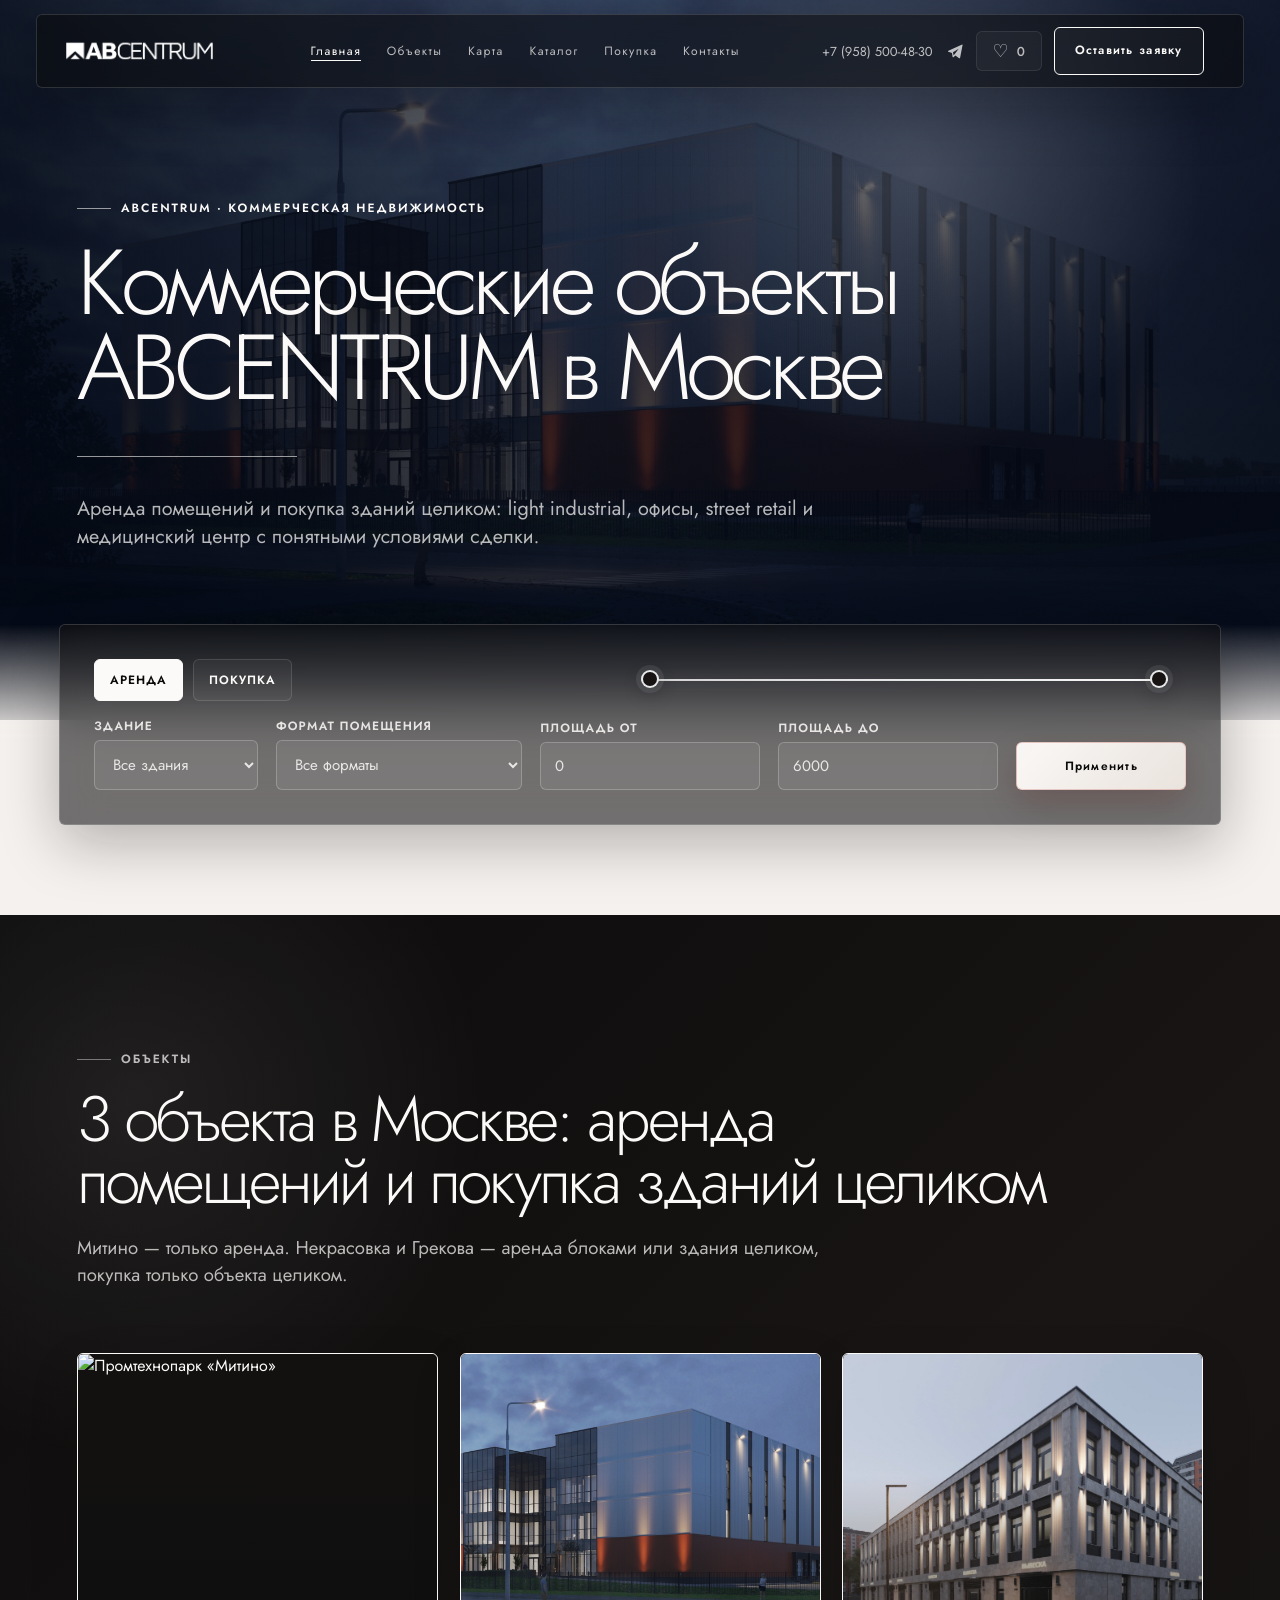
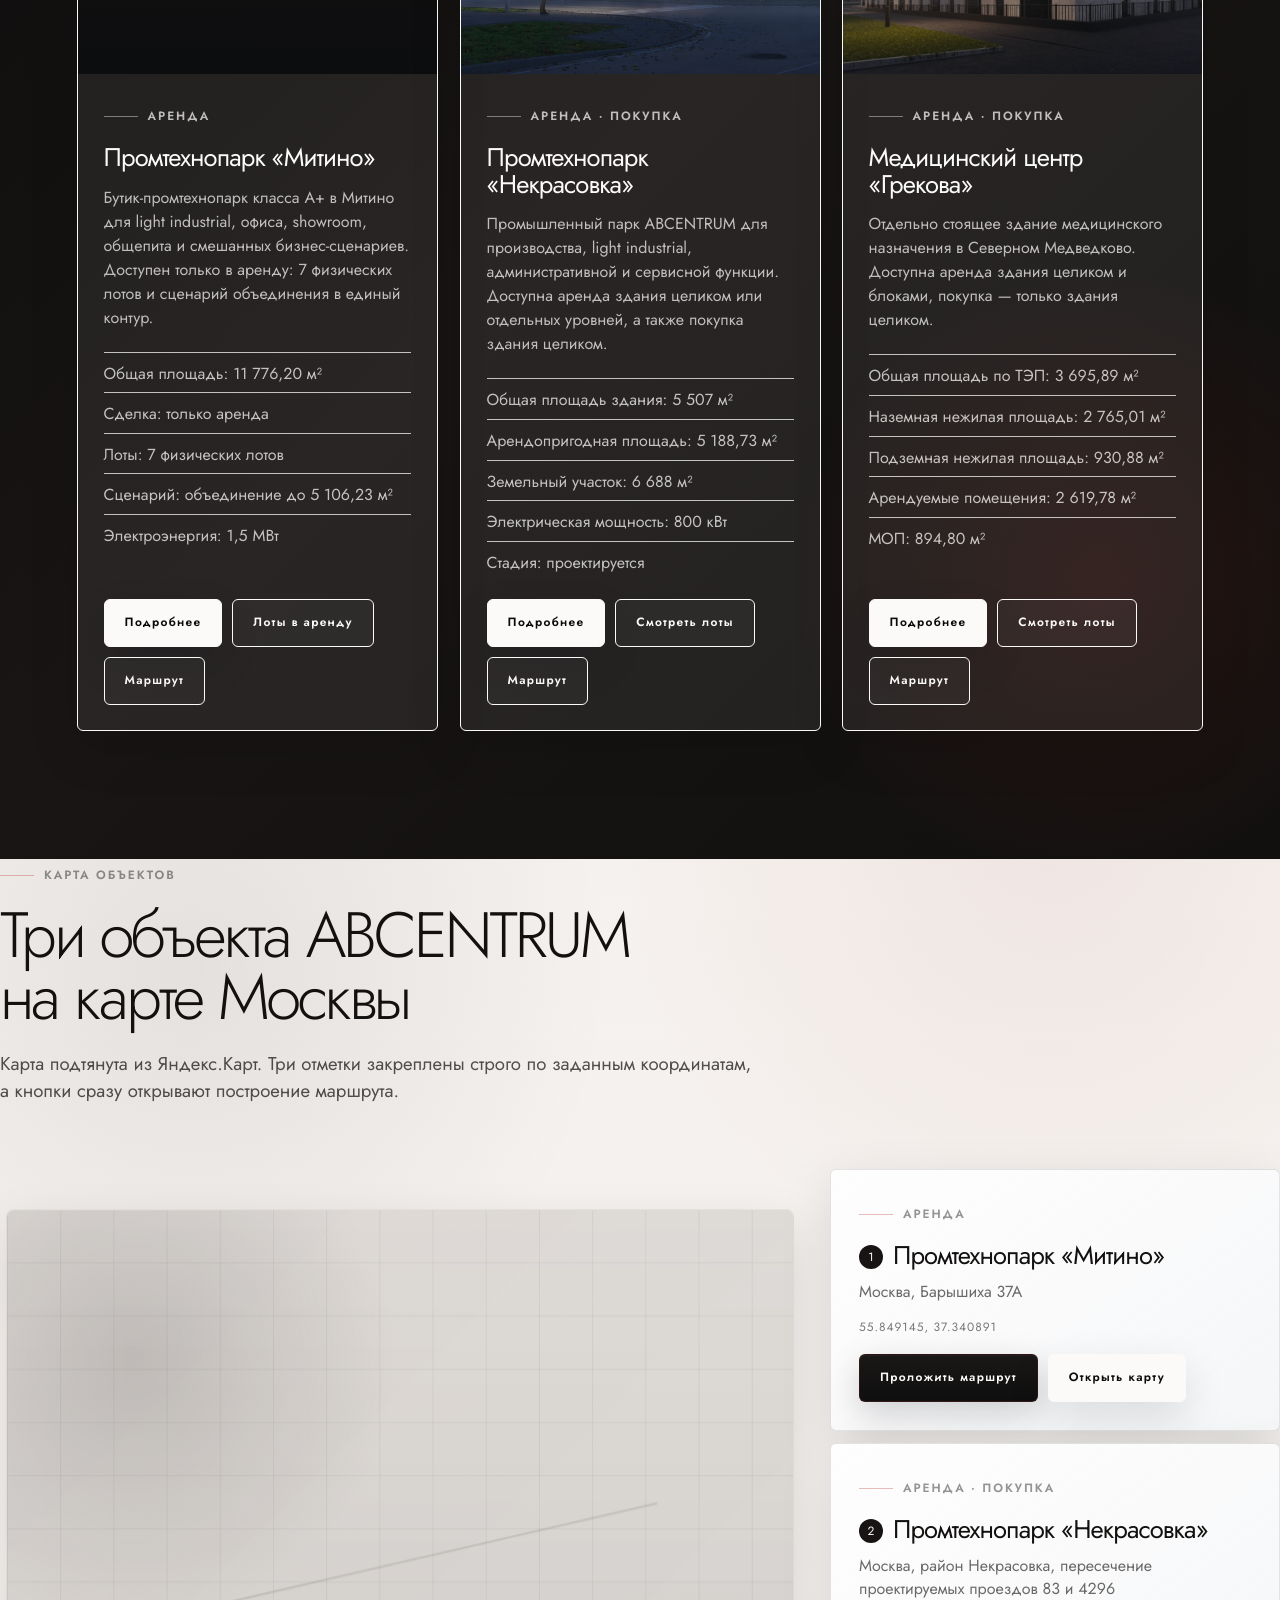
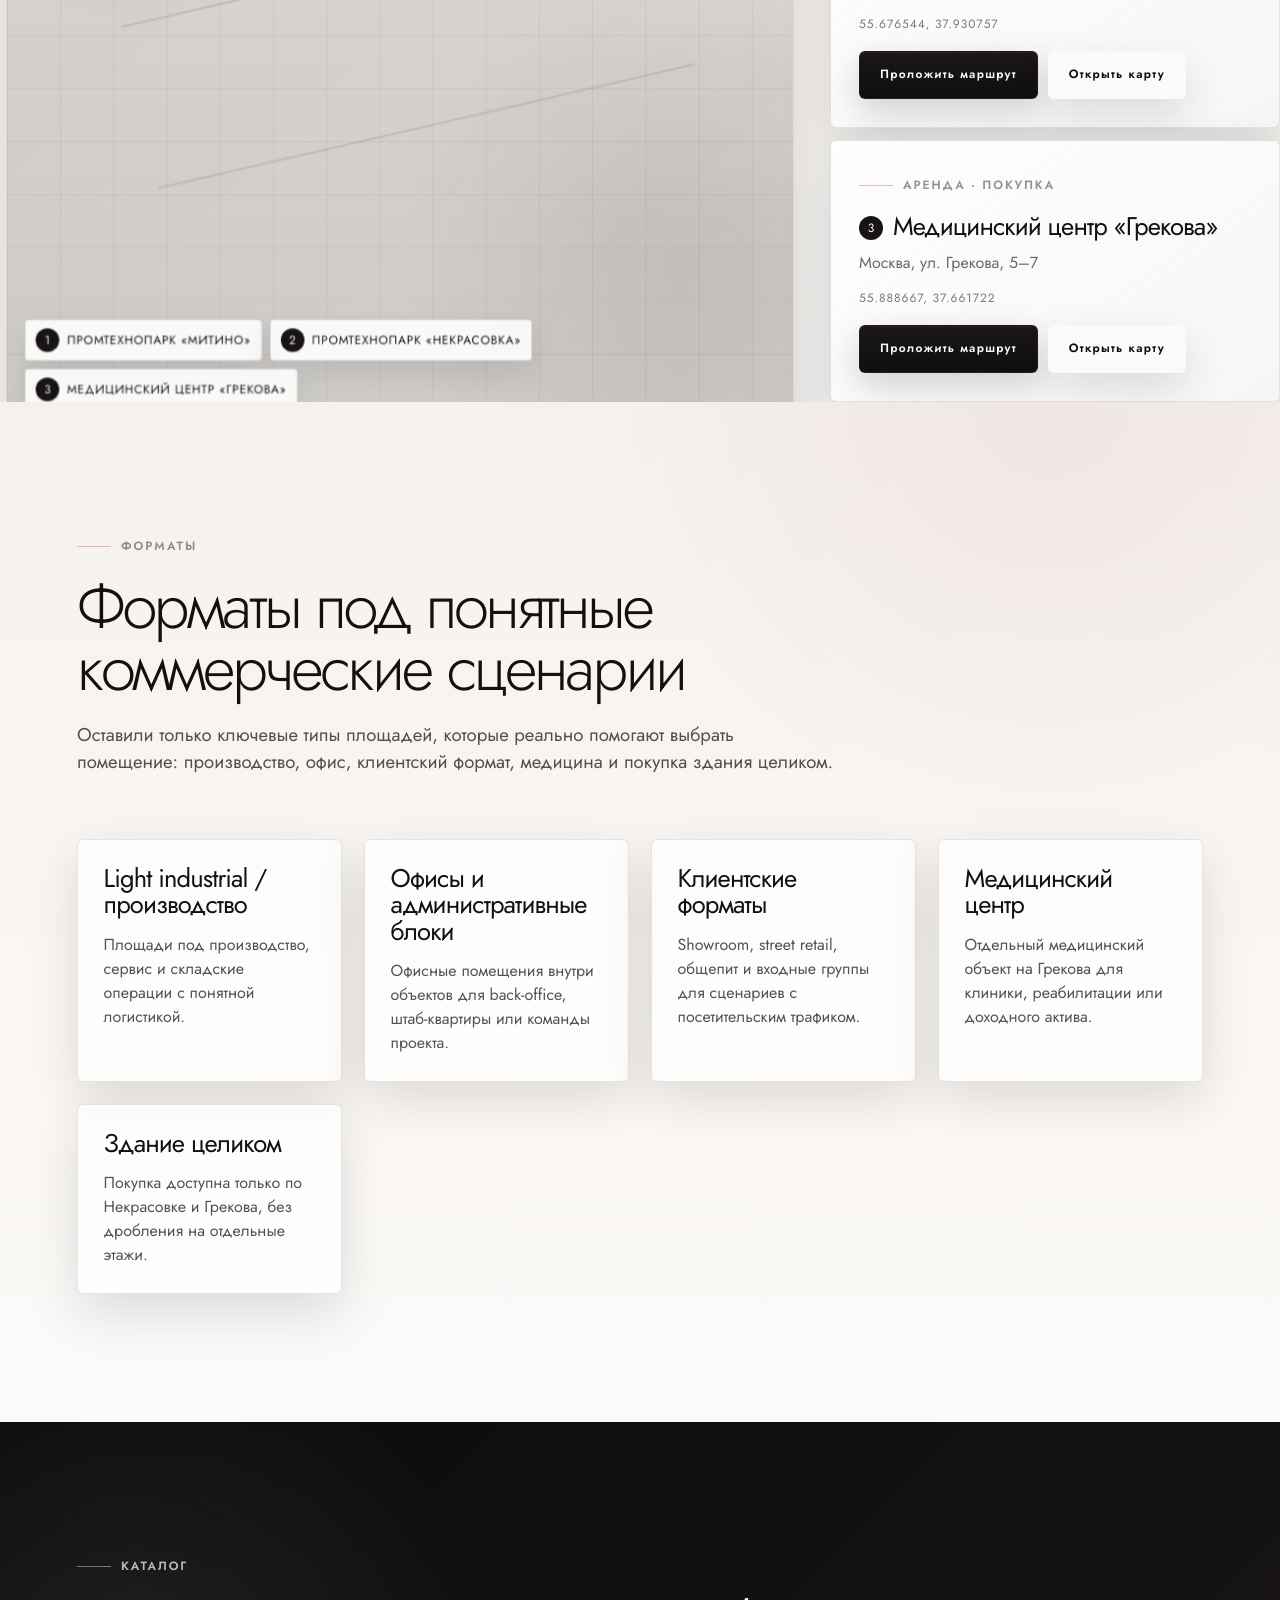
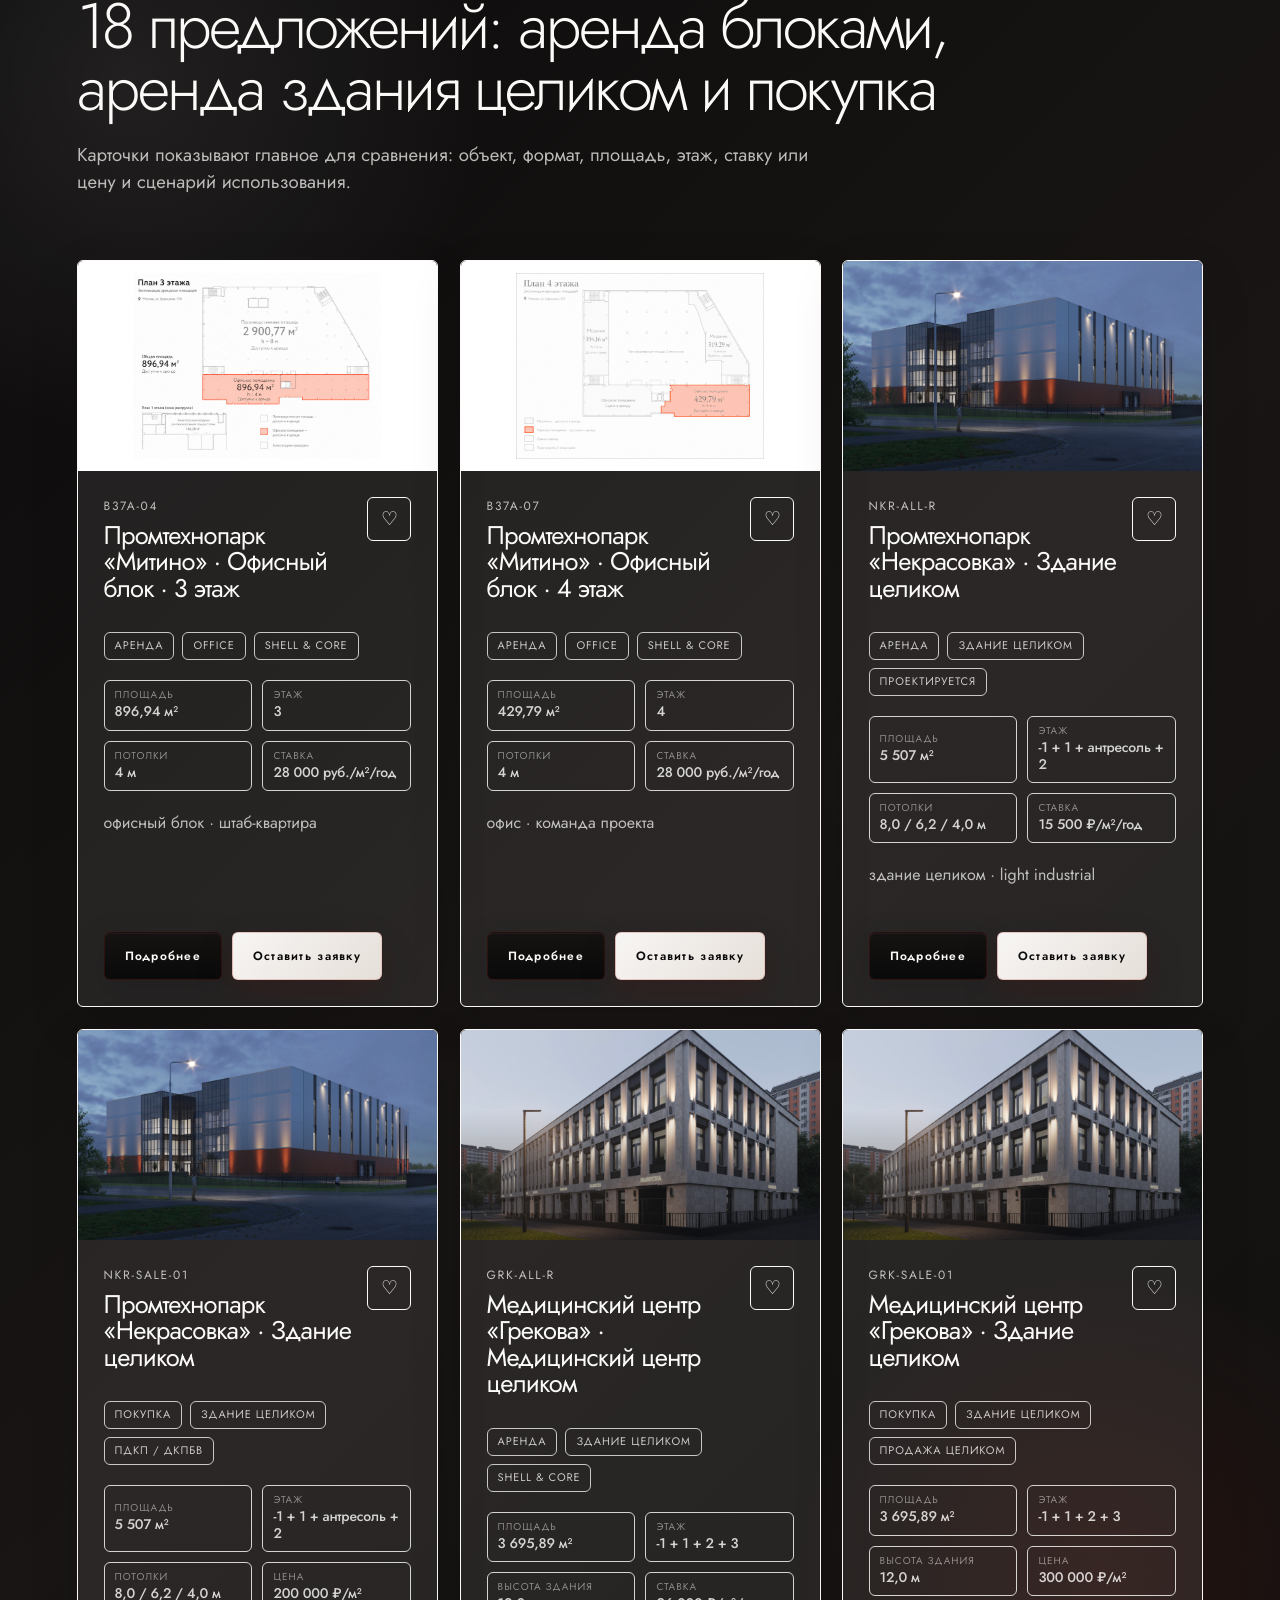
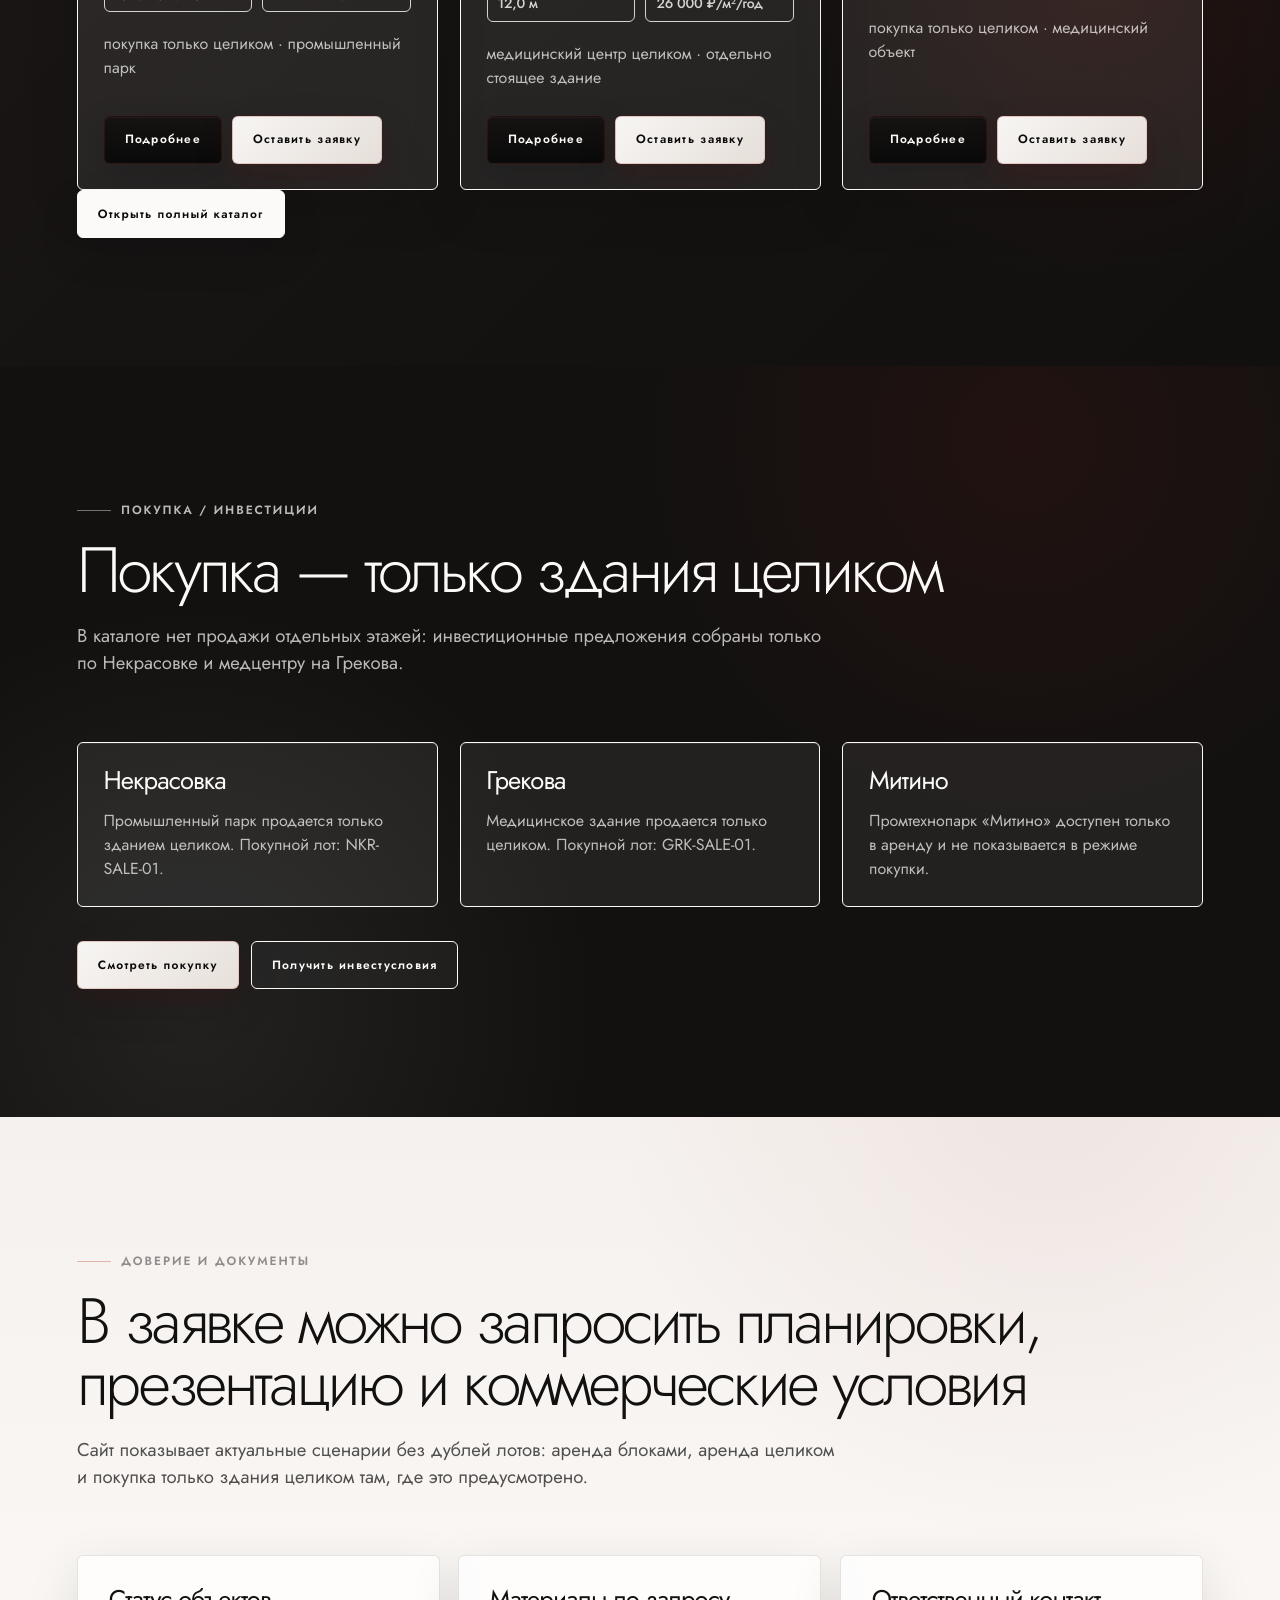
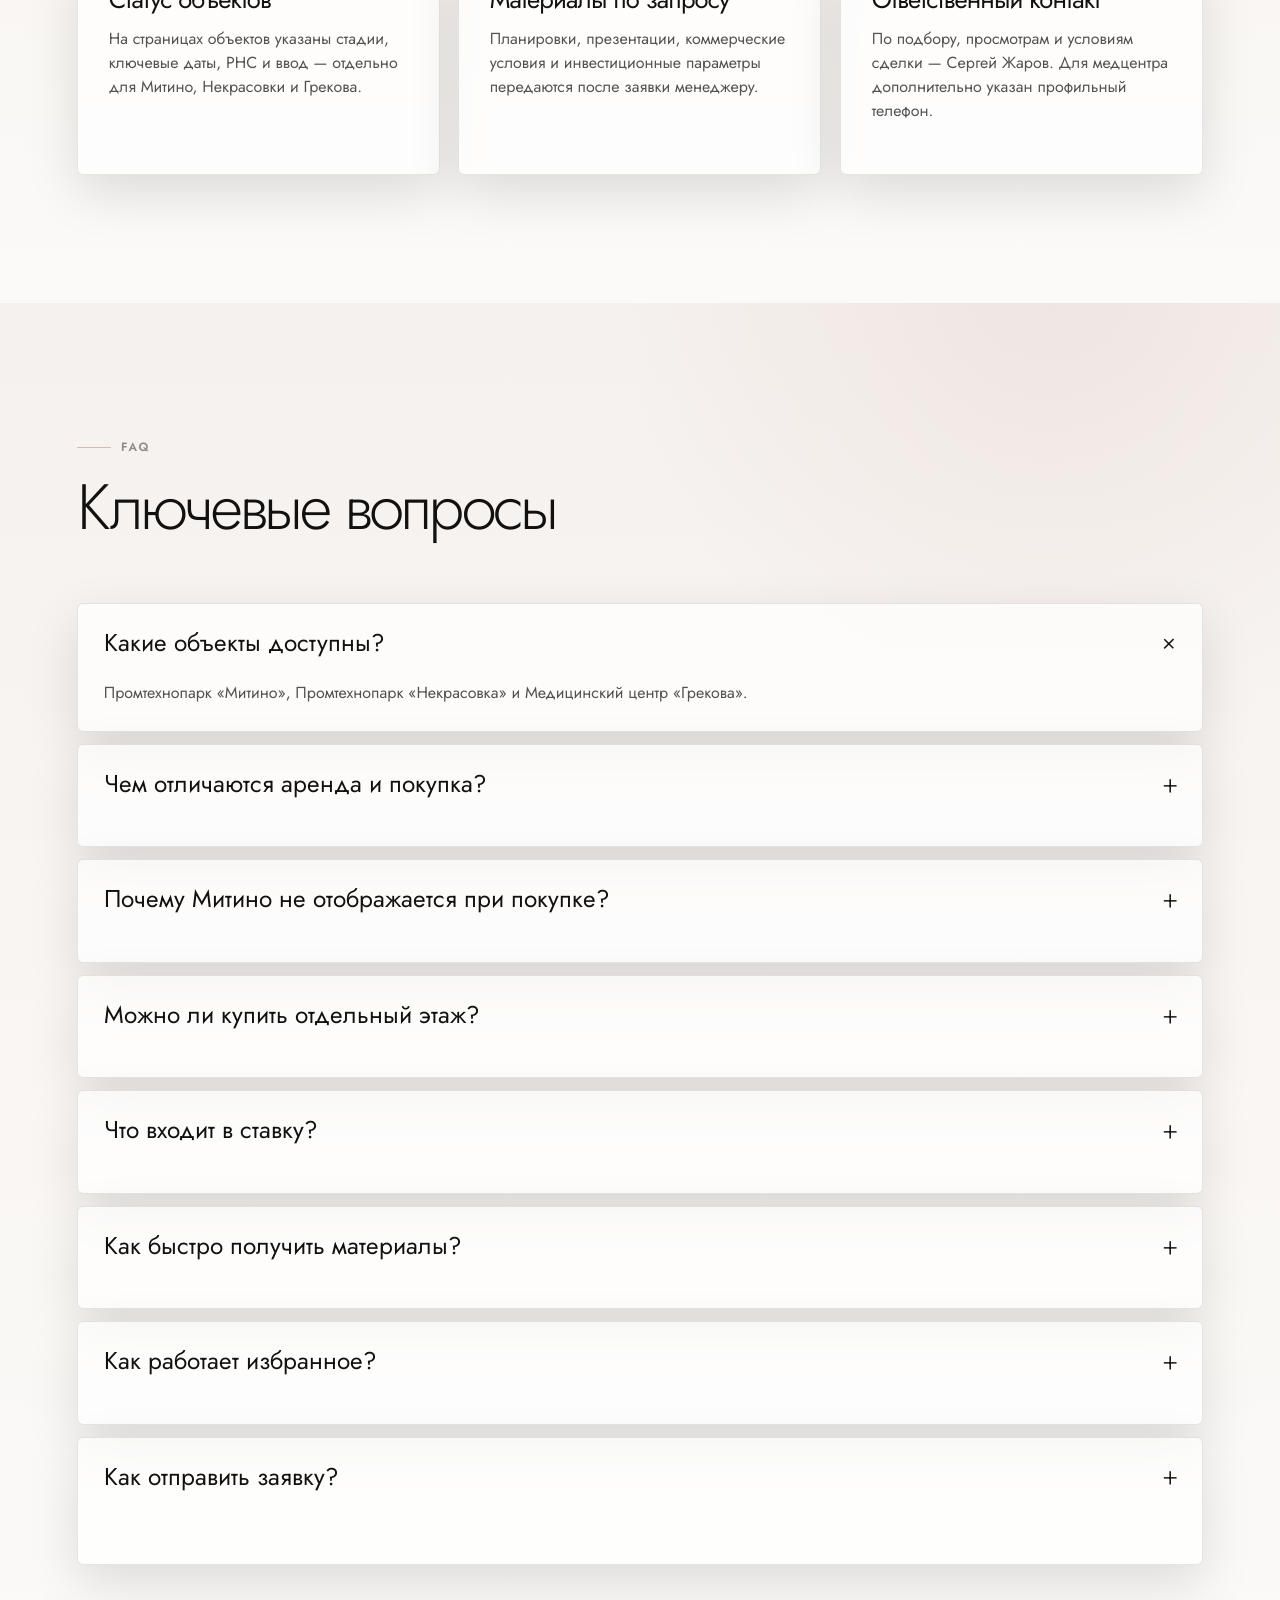
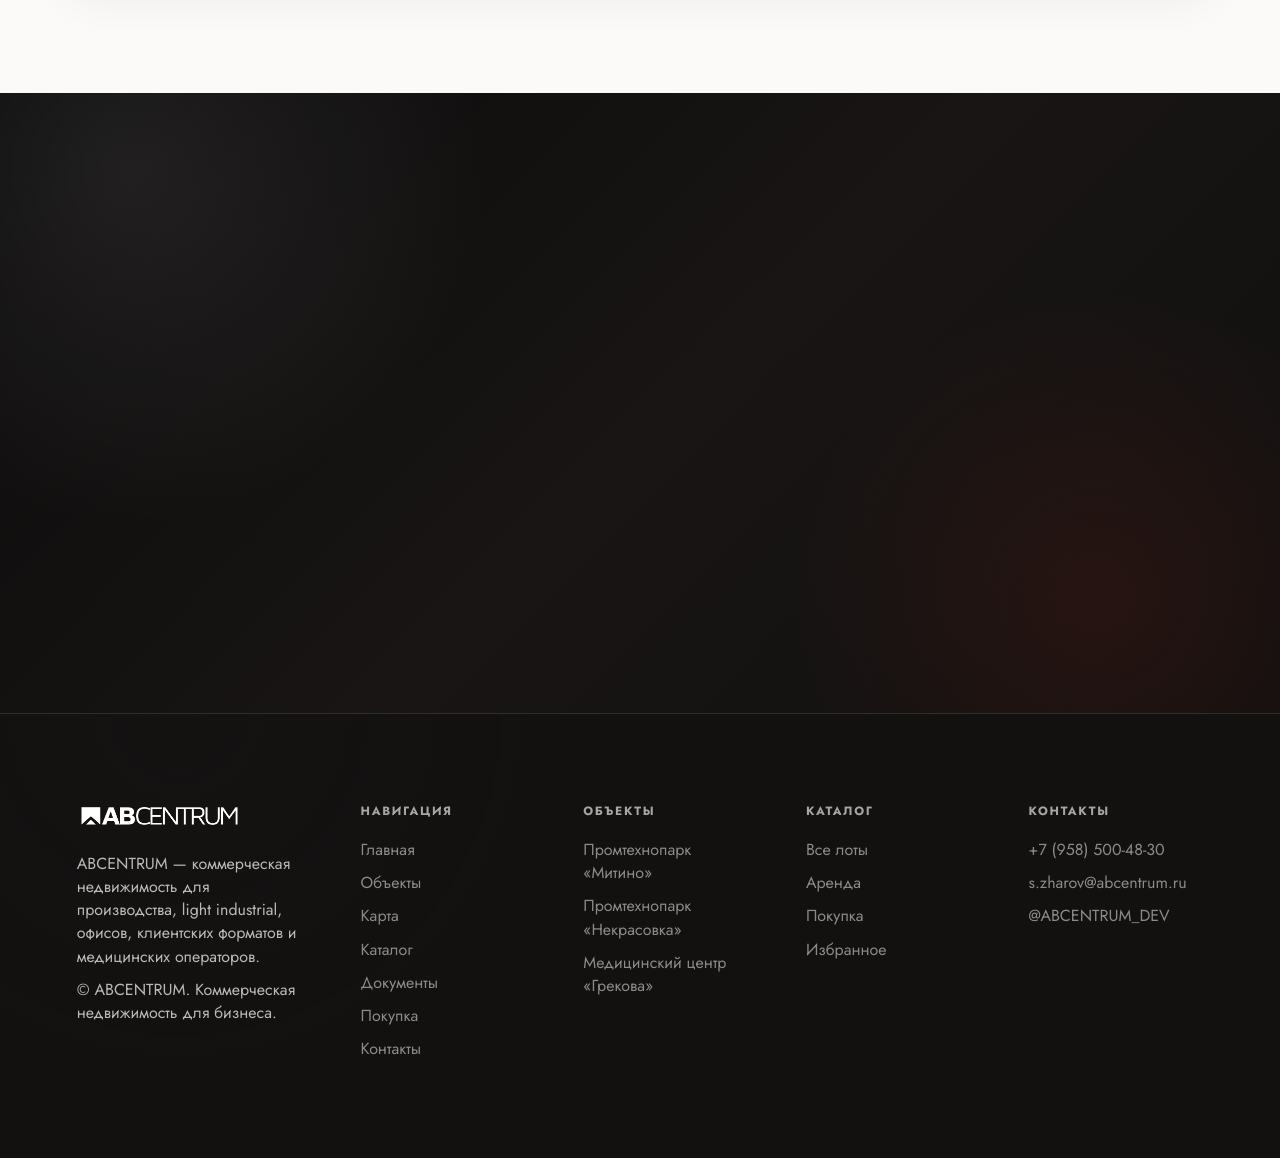
==== index.html @ 2d381810 "Replace project with All" ====
<!DOCTYPE html>
<html lang="ru">
<head>
  <meta charset="UTF-8">
  <meta name="viewport" content="width=device-width, initial-scale=1.0">
  <title>ABCENTRUM — коммерческая недвижимость для бизнеса</title>
  <meta name="description" content="Коммерческая недвижимость ABCENTRUM для производства, light industrial, офисов, клиентских форматов и медицинских операторов. Аренда помещений и покупка зданий целиком.">
  <meta property="og:title" content="ABCENTRUM — коммерческая недвижимость для бизнеса">
  <meta property="og:description" content="Коммерческие объекты для производства, light industrial, офисов, клиентских форматов и медицинских операторов.">
  <meta property="og:image" content="assets/object-mitino.jpg">
  <meta property="og:type" content="website">
  <meta name="twitter:card" content="summary_large_image">
  <meta name="twitter:title" content="ABCENTRUM — коммерческая недвижимость для бизнеса">
  <meta name="twitter:description" content="Каталог коммерческих лотов ABCENTRUM: аренда помещений и покупка зданий целиком.">
  <link rel="icon" href="assets/logo.svg">
  <link rel="stylesheet" href="style.css">
</head>
<body data-page="home">
  <div class="scroll-progress" data-scroll-progress aria-hidden="true"></div>
  <div id="main">
    <header class="site-header" data-header></header>

    <section class="hero section-dark" id="top">
      <div class="hero-media" aria-hidden="true">
        <img src="assets/object-mitino.jpg" alt="" class="hero-image is-active" data-hero-image>
        <img src="assets/object-nekrasovka.jpg" alt="" class="hero-image" data-hero-image>
        <img src="assets/object-grekova.png" alt="" class="hero-image" data-hero-image>
      </div>
      <div class="hero-overlay"></div>
      <div class="hero-content hero-content--commercial">
        <p class="eyebrow">ABCENTRUM · коммерческая недвижимость</p>
        <h1>Коммерческие объекты ABCENTRUM в Москве</h1>
        <p class="hero-lead">Аренда помещений и покупка зданий целиком: light industrial, офисы, street retail и медицинский центр с понятными условиями сделки.</p>
      </div>
    </section>

    <section class="search-band">
      <div class="search-shell" data-home-search></div>
    </section>


    <section class="objects-section section-brand" id="objects">
      <div class="section-head">
        <p class="eyebrow">Объекты</p>
        <h2>3 объекта в Москве: аренда помещений и покупка зданий целиком</h2>
        <p>Митино — только аренда. Некрасовка и Грекова — аренда блоками или здания целиком, покупка только объекта целиком.</p>
      </div>
      <div class="object-grid" data-objects-grid></div>
    </section>



    <section class="map-section section-white" id="map">
      <div class="section-head">
        <p class="eyebrow">Карта объектов</p>
        <h2>Три объекта ABCENTRUM на карте Москвы</h2>
        <p>Карта подтянута из Яндекс.Карт. Три отметки закреплены строго по заданным координатам, а кнопки сразу открывают построение маршрута.</p>
      </div>
      <div class="map-layout" data-objects-map></div>
    </section>


    <section class="formats-section section-white">
      <div class="section-head">
        <p class="eyebrow">Форматы</p>
        <h2>Форматы под понятные коммерческие сценарии</h2>
        <p>Оставили только ключевые типы площадей, которые реально помогают выбрать помещение: производство, офис, клиентский формат, медицина и покупка здания целиком.</p>
      </div>
      <div class="feature-grid" data-formats></div>
    </section>

    <section class="catalog-teaser section-brand">
      <div class="section-head">
        <p class="eyebrow">Каталог</p>
        <h2>18 предложений: аренда блоками, аренда здания целиком и покупка</h2>
        <p>Карточки показывают главное для сравнения: объект, формат, площадь, этаж, ставку или цену и сценарий использования.</p>
      </div>
      <div class="lot-grid" data-featured-lots></div>
      <a class="btn btn-light" href="lots.html">Открыть полный каталог</a>
    </section>


    <section class="investment-section section-dark">
      <div class="section-head">
        <p class="eyebrow">Покупка / инвестиции</p>
        <h2>Покупка — только здания целиком</h2>
        <p>В каталоге нет продажи отдельных этажей: инвестиционные предложения собраны только по Некрасовке и медцентру на Грекова.</p>
      </div>
      <div class="investment-grid">
        <article><h3>Некрасовка</h3><p>Промышленный парк продается только зданием целиком. Покупной лот: NKR-SALE-01.</p></article>
        <article><h3>Грекова</h3><p>Медицинское здание продается только целиком. Покупной лот: GRK-SALE-01.</p></article>
        <article><h3>Митино</h3><p>Промтехнопарк «Митино» доступен только в аренду и не показывается в режиме покупки.</p></article>
      </div>
      <div class="section-actions">
        <a class="btn btn-primary" href="lots.html?deal=buy&object=nekrasovka,grekova">Смотреть покупку</a>
        <button class="btn btn-ghost" type="button" data-open-request data-context="Инвестиционное предложение">Получить инвестусловия</button>
      </div>
    </section>

    <section class="trust-section section-white" id="trust">
      <div class="section-head">
        <p class="eyebrow">Доверие и документы</p>
        <h2>В заявке можно запросить планировки, презентацию и коммерческие условия</h2>
        <p>Сайт показывает актуальные сценарии без дублей лотов: аренда блоками, аренда целиком и покупка только здания целиком там, где это предусмотрено.</p>
      </div>
      <div class="trust-grid">
        <article class="trust-card reveal"><h3>Статус объектов</h3><p>На страницах объектов указаны стадии, ключевые даты, РНС и ввод — отдельно для Митино, Некрасовки и Грекова.</p></article>
        <article class="trust-card reveal"><h3>Материалы по запросу</h3><p>Планировки, презентации, коммерческие условия и инвестиционные параметры передаются после заявки менеджеру.</p></article>
        <article class="trust-card reveal"><h3>Ответственный контакт</h3><p>По подбору, просмотрам и условиям сделки — Сергей Жаров. Для медцентра дополнительно указан профильный телефон.</p></article>
      </div>
    </section>

    <section class="faq-section section-white">
      <div class="section-head">
        <p class="eyebrow">FAQ</p>
        <h2>Ключевые вопросы</h2>
      </div>
      <div class="faq-list" data-faq></div>
    </section>

    <section class="contacts-section section-brand" id="contacts">
      <div class="contact-panel">
        <div>
          <p class="eyebrow">Контакты</p>
          <h2>Сергей Жаров</h2>
          <p>Основной контакт по подбору коммерческих помещений, просмотрам, условиям аренды и инвестиционным предложениям ABCENTRUM.</p>
        </div>
        <div class="contact-links" data-contact-links></div>
        <button class="btn btn-light" type="button" data-open-request data-context="Подбор помещения">Получить подборку лотов</button>
      </div>
    </section>

    <footer class="site-footer" data-footer></footer>
  </div>

  <div class="modal" data-request-modal aria-hidden="true"></div>
  <div class="drawer" data-lot-drawer aria-hidden="true"></div>

  <script src="data.js"></script>
  <script src="script.js"></script>
</body>
</html>
---- style.css ----
@import url("https://fonts.googleapis.com/css2?family=Jost:wght@300;400;500;600;700&display=swap");

:root {
  color-scheme: light dark;
  --ink: #11100f;
  --ink-soft: #1a1716;
  --brand: #1a1716;
  --brand-dark: #2b2522;
  --brand-deep: #0b0b0c;
  --surface-tint: #f2efeb;
  --aqua: #8f8078;
  --paper: #f3f1ee;
  --paper-2: #ebe7e2;
  --white: #fcfbfa;
  --warm: #d7cdc6;
  --gold: #b62317;
  --muted: rgba(252, 251, 250, 0.72);
  --muted-dark: rgba(17, 16, 15, 0.62);
  --line: rgba(255, 255, 255, 0.14);
  --line-strong: rgba(255, 255, 255, 0.24);
  --dark-line: rgba(17, 16, 15, 0.10);
  --dark-line-strong: rgba(17, 16, 15, 0.18);
  --glass: rgba(255, 255, 255, 0.06);
  --glass-strong: rgba(255, 255, 255, 0.12);
  --shadow: 0 28px 90px rgba(11, 10, 10, 0.28);
  --shadow-soft: 0 18px 52px rgba(11, 10, 10, 0.14);
  --radius-xs: 3px;
  --radius-sm: 4px;
  --radius: 6px;
  --radius-lg: 8px;
  --container: 1440px;
  --ease-out: cubic-bezier(0.16, 1, 0.3, 1);
  --ease-smooth: cubic-bezier(0.22, 1, 0.36, 1);
}

* {
  box-sizing: border-box;
  margin: 0;
  padding: 0;
}

html {
  width: 100%;
  min-height: 100%;
  scroll-behavior: smooth;
  scroll-padding-top: 96px;
  background: var(--ink);
}

body {
  width: 100%;
  min-height: 100%;
  overflow-x: hidden;
  font-family: "Jost", Arial, sans-serif;
  background: var(--ink);
  color: var(--white);
  text-rendering: geometricPrecision;
  -webkit-font-smoothing: antialiased;
}

body::selection {
  background: var(--gold);
  color: var(--ink);
}

a {
  color: inherit;
  text-decoration: none;
}

button,
input,
select,
textarea {
  font: inherit;
}

button {
  cursor: pointer;
}

input[type="number"] {
  -moz-appearance: textfield;
  appearance: textfield;
}

input[type="number"]::-webkit-outer-spin-button,
input[type="number"]::-webkit-inner-spin-button {
  -webkit-appearance: none;
  margin: 0;
}

img {
  display: block;
  max-width: 100%;
}

#main {
  position: relative;
  overflow: clip;
  background: var(--paper);
}

#main::before {
  content: "";
  position: fixed;
  inset: 0;
  z-index: 0;
  pointer-events: none;
  opacity: 0.24;
  background-image: radial-gradient(circle at 50% 50%, rgba(255,255,255,0.16) 0 1px, transparent 1px);
  background-size: 18px 18px;
  mix-blend-mode: soft-light;
}

.scroll-progress {
  position: fixed;
  inset: 0 auto auto 0;
  z-index: 120;
  width: 0%;
  height: 3px;
  background: linear-gradient(90deg, var(--gold), var(--warm), var(--white));
  transform-origin: left center;
  transition: width 0.12s linear;
}

.section-brand,
.section-dark,
.section-white,
.catalog-page,
.object-content,
.site-footer {
  position: relative;
  z-index: 1;
}

.section-brand {
  background:
    radial-gradient(circle at 10% 12%, rgba(243, 245, 247, 0.16), transparent 28vw),
    linear-gradient(135deg, var(--brand-deep) 0%, var(--brand) 52%, var(--ink) 100%);
  color: var(--white);
}

.section-dark {
  background:
    radial-gradient(circle at 80% 10%, rgba(30, 25, 23, 0.26), transparent 32vw),
    radial-gradient(circle at 15% 86%, rgba(243, 245, 247, 0.12), transparent 32vw),
    var(--ink);
  color: var(--white);
}

.section-white {
  background:
    radial-gradient(circle at 82% 0%, rgba(30, 25, 23, 0.08), transparent 34vw),
    linear-gradient(180deg, var(--paper) 0%, var(--white) 100%);
  color: var(--ink);
}

.site-header {
  position: fixed;
  inset: 14px clamp(14px, 2.8vw, 44px) auto;
  z-index: 80;
  display: grid;
  grid-template-columns: auto minmax(320px, 1fr) auto auto;
  align-items: center;
  gap: clamp(14px, 2vw, 28px);
  min-height: 72px;
  padding: 12px 14px 12px clamp(16px, 2vw, 26px);
  border: 1px solid rgba(255, 255, 255, 0.16);
  border-radius: var(--radius);
  background: rgba(10, 10, 11, 0.56);
  color: var(--white);
  backdrop-filter: blur(22px) saturate(1.2);
  box-shadow: 0 18px 58px rgba(8, 7, 7, 0.28);
  transition: transform 0.35s var(--ease-out), background 0.35s var(--ease-out), border-color 0.35s var(--ease-out), box-shadow 0.35s var(--ease-out);
}

.site-header.is-scrolled,
.site-header.solid,
.site-header.is-open,
body[data-page="catalog"] .site-header,
body[data-page="object"] .site-header {
  background: rgba(30, 25, 23, 0.88);
  border-color: rgba(255, 255, 255, 0.2);
  box-shadow: 0 18px 70px rgba(8, 7, 7, 0.34);
}

.brand {
  display: inline-flex;
  align-items: center;
  min-width: 166px;
  min-height: 44px;
}

.brand img {
  width: 154px;
  height: auto;
  filter: brightness(0) invert(1);
}

.nav-links {
  display: flex;
  align-items: center;
  justify-content: center;
  gap: clamp(12px, 2vw, 32px);
  font-size: 12px;
  line-height: 1;
  letter-spacing: 0.12em;
}

.nav-links a,
.header-contacts a,
.site-footer a,
.contact-links a {
  position: relative;
  opacity: 0.72;
  transition: opacity 0.25s ease, color 0.25s ease, transform 0.25s var(--ease-out);
}

.nav-links a::after,
.site-footer a::after,
.contact-links a::after {
  content: "";
  position: absolute;
  inset: auto 0 -4px;
  height: 1px;
  background: currentColor;
  transform: scaleX(0);
  transform-origin: right center;
  transition: transform 0.35s var(--ease-out);
}

.nav-links a:hover,
.nav-links a:focus-visible,
.header-contacts a:hover,
.header-contacts a:focus-visible,
.site-footer a:hover,
.site-footer a:focus-visible,
.contact-links a:hover,
.contact-links a:focus-visible {
  opacity: 1;
}

.nav-links a:hover::after,
.nav-links a:focus-visible::after,
.site-footer a:hover::after,
.site-footer a:focus-visible::after,
.contact-links a:hover::after,
.contact-links a:focus-visible::after {
  transform: scaleX(1);
  transform-origin: left center;
}

.header-contacts {
  display: flex;
  align-items: center;
  justify-content: flex-end;
  gap: 12px;
  font-size: 13px;
  white-space: nowrap;
}

.telegram-icon {
  width: 19px;
  height: 19px;
  filter: brightness(0) invert(1);
}

.fav-link {
  display: inline-flex;
  align-items: center;
  justify-content: center;
  gap: 8px;
  min-height: 40px;
  min-width: 66px;
  padding: 0 13px;
  border: 1px solid var(--line);
  border-radius: var(--radius);
  background: rgba(255, 255, 255, 0.05);
}

.fav-link-heart {
  font-size: 18px;
  line-height: 1;
}

.fav-link [data-fav-count] {
  min-width: 1ch;
  font-weight: 500;
}

.menu-toggle {
  display: none;
  width: 48px;
  height: 48px;
  place-items: center;
  border: 1px solid var(--line);
  border-radius: var(--radius);
  background: rgba(255, 255, 255, 0.06);
  color: var(--white);
  font-size: 22px;
}

.btn {
  position: relative;
  isolation: isolate;
  display: inline-flex;
  align-items: center;
  justify-content: center;
  gap: 9px;
  min-height: 48px;
  min-width: 44px;
  padding: 14px 20px;
  border: 1px solid transparent;
  border-radius: var(--radius);
  background: transparent;
  color: inherit;
  overflow: hidden;
  letter-spacing: 0.105em;
  font-size: 12px;
  font-weight: 600;
  line-height: 1.1;
  box-shadow: none;
  transform: translateZ(0);
  transition: transform 0.32s var(--ease-out), border-color 0.32s ease, color 0.32s ease, background 0.32s ease, box-shadow 0.32s ease;
}

.btn::before {
  content: "";
  position: absolute;
  inset: 0;
  z-index: -1;
  border-radius: inherit;
  background: linear-gradient(135deg, rgba(255,255,255,0.22), rgba(255,255,255,0));
  opacity: 0;
  transform: translateY(18px);
  transition: opacity 0.32s ease, transform 0.32s var(--ease-out);
}

.btn:hover,
.btn:focus-visible {
  transform: translateY(-2px);
}

.btn:hover::before,
.btn:focus-visible::before {
  opacity: 1;
  transform: translateY(0);
}

.btn:active {
  transform: translateY(0) scale(0.98);
}

.btn-primary {
  background: linear-gradient(135deg, var(--white), var(--surface-tint));
  color: var(--brand-deep);
  border-color: rgba(255, 255, 255, 0.72);
  box-shadow: 0 16px 42px rgba(255, 255, 255, 0.2), 0 10px 42px rgba(30, 25, 23, 0.2);
}

.btn-light {
  background: var(--white);
  color: var(--brand-deep);
  border-color: var(--white);
  box-shadow: 0 16px 42px rgba(8, 10, 15, 0.12);
}

.btn-dark {
  background: var(--ink);
  color: var(--white);
  border-color: var(--ink);
  box-shadow: 0 12px 34px rgba(8, 10, 15, 0.16);
}

.btn-ghost {
  color: inherit;
  border-color: currentColor;
  background: rgba(255, 255, 255, 0.04);
}

.section-white .btn-ghost,
.catalog-page .btn-ghost,
.object-content .btn-ghost {
  background: rgba(8, 10, 15, 0.03);
}

:focus-visible {
  outline: 3px solid rgba(243, 245, 247, 0.9);
  outline-offset: 4px;
}

.hero {
  position: relative;
  min-height: 80svh;
  width: 100%;
  overflow: hidden;
}

.hero::after {
  content: "";
  position: absolute;
  inset: 0;
  z-index: 1;
  pointer-events: none;
  background:
    linear-gradient(90deg, rgba(3, 8, 20, 0.88) 0%, rgba(3, 8, 20, 0.46) 46%, rgba(3, 8, 20, 0.82) 100%),
    linear-gradient(180deg, rgba(3, 8, 20, 0.12) 0%, rgba(3, 8, 20, 0.82) 100%);
}

.hero-media,
.hero-overlay,
.hero-image {
  position: absolute;
  inset: 0;
}

.hero-media::before {
  content: "";
  position: absolute;
  inset: 0;
  z-index: 2;
  pointer-events: none;
  background: radial-gradient(circle at 72% 24%, rgba(243, 245, 247, 0.18), transparent 22vw);
}

.hero-image {
  width: 100%;
  height: 100%;
  object-fit: cover;
  object-position: center;
  opacity: 0;
  transform: scale(1.08) translateY(12px);
  transition: opacity 1.2s var(--ease-smooth), transform 7.4s var(--ease-smooth);
}

.hero-image.is-active {
  opacity: 1;
  transform: scale(1) translateY(0);
}

.hero-overlay {
  display: none;
}

.hero-content {
  position: relative;
  z-index: 3;
  display: flex;
  flex-direction: column;
  justify-content: flex-end;
  min-height: 80svh;
  width: min(100%, var(--container));
  padding: clamp(110px, 14vh, 164px) clamp(20px, 6vw, 96px) clamp(34px, 6vh, 74px);
  margin: 0 auto;
}

.eyebrow {
  display: inline-flex;
  align-items: center;
  gap: 10px;
  margin-bottom: 20px;
  color: currentColor;
  opacity: 0.72;
  font-size: 12px;
  line-height: 1.35;
  text-transform: uppercase;
  letter-spacing: 0.16em;
  font-weight: 600;
}

.eyebrow::before {
  content: "";
  width: 34px;
  height: 1px;
  background: currentColor;
  opacity: 0.58;
}

.fact-card .eyebrow {
  display: flex;
  width: 100%;
  margin-bottom: clamp(16px, 1.8vw, 26px);
  white-space: normal;
}

.fact-card strong {
  display: block;
  width: 100%;
  font-size: clamp(20px, 2.3vw, 32px);
  line-height: 1.15;
  font-weight: 700;
  letter-spacing: -0.02em;
  overflow-wrap: anywhere;
}


.hero-content--title-only {
  justify-content: center;
  min-height: 80svh;
  max-width: 1420px;
  padding-top: clamp(104px, 10vh, 138px);
  padding-bottom: clamp(48px, 6vh, 84px);
}

.hero .hero-content--title-only h1 {
  max-width: 980px;
  font-size: clamp(38px, 5vw, 82px);
  font-weight: 300;
  line-height: 0.98;
  letter-spacing: -0.055em;
  text-wrap: balance;
}

.hero .hero-content--title-only h1::after {
  content: "";
  display: block;
  width: min(220px, 34vw);
  height: 1px;
  margin-top: clamp(24px, 4vw, 54px);
  background: rgba(255, 255, 255, 0.58);
}

.hero-format-orb {
  justify-self: end;
  width: clamp(260px, 24vw, 360px);
  aspect-ratio: 1;
}

.format-orb-chart {
  position: relative;
  width: 100%;
  height: 100%;
  border-radius: 50%;
  display: grid;
  place-items: center;
  isolation: isolate;
  background: rgba(255, 255, 255, 0.06);
  backdrop-filter: blur(32px) saturate(1.15);
  box-shadow: 0 28px 80px rgba(3, 8, 20, 0.24);
  animation: orbFloat 11s ease-in-out infinite;
}

.format-orb-chart::before,
.format-orb-chart::after {
  content: "";
  position: absolute;
  border-radius: 50%;
  pointer-events: none;
}

.format-orb-chart::before {
  inset: 3%;
  background: radial-gradient(circle at 30% 24%, rgba(255,255,255,0.28), transparent 34%);
  z-index: 3;
  mix-blend-mode: screen;
}

.format-orb-chart::after {
  inset: 25.5%;
  background: rgba(255, 255, 255, 0.05);
  border: 1px solid rgba(255, 255, 255, 0.15);
  box-shadow: inset 0 1px 0 rgba(255,255,255,0.16), 0 8px 24px rgba(8,10,15,0.18);
  backdrop-filter: blur(34px) saturate(1.12);
  z-index: 2;
}

.format-orb-ring {
  position: absolute;
  inset: 0;
  border-radius: 50%;
  z-index: 1;
  -webkit-mask: radial-gradient(circle, transparent 0 47%, #000 48%);
  mask: radial-gradient(circle, transparent 0 47%, #000 48%);
  box-shadow: inset 0 0 0 1px rgba(255,255,255,0.18);
  animation: orbRotate 18s linear infinite;
}

.format-orb-ring::before,
.format-orb-ring::after {
  content: "";
  position: absolute;
  inset: 0;
  border-radius: 50%;
}

.format-orb-ring::before {
  background: radial-gradient(circle at 32% 24%, rgba(255,255,255,0.24), transparent 28%),
              radial-gradient(circle at 72% 72%, rgba(255,255,255,0.12), transparent 30%);
  mix-blend-mode: screen;
}

.format-orb-ring::after {
  box-shadow: inset 0 0 0 1px rgba(255,255,255,0.24), inset 0 24px 30px rgba(255,255,255,0.06), inset 0 -28px 38px rgba(8,10,15,0.16);
}

@keyframes orbRotate {
  from { transform: rotate(0deg); }
  to { transform: rotate(360deg); }
}

@keyframes orbFloat {
  0%, 100% { transform: translate3d(0,0,0); }
  50% { transform: translate3d(0,-8px,0); }
}

.hero-content--commercial {
  justify-content: center;
  min-height: 80svh;
  max-width: 1420px;
  padding-top: clamp(112px, 12vh, 158px);
  padding-bottom: clamp(72px, 9vh, 118px);
}

.hero-content--commercial .eyebrow {
  margin-bottom: 24px;
}

.hero-content--commercial h1 {
  max-width: 1040px;
  font-size: clamp(44px, 6.4vw, 104px);
  font-weight: 300;
  line-height: 0.94;
  letter-spacing: -0.062em;
  text-wrap: balance;
}

.hero-content--commercial h1::after {
  content: "";
  display: block;
  width: min(220px, 34vw);
  height: 1px;
  margin-top: clamp(24px, 3.6vw, 50px);
  background: rgba(255, 255, 255, 0.58);
}

.hero-content--commercial .hero-lead {
  max-width: 780px;
  margin-top: clamp(24px, 3vw, 38px);
}


.hero h1 {
  max-width: 1100px;
  font-size: clamp(48px, 7.2vw, 116px);
  font-weight: 300;
  letter-spacing: -0.06em;
  line-height: 0.92;
  text-wrap: balance;
}

.hero-lead {
  max-width: 780px;
  margin-top: 28px;
  color: var(--muted);
  font-size: clamp(18px, 1.55vw, 25px);
  line-height: 1.42;
  text-wrap: pretty;
}

.hero-labels,
.catalog-stats {
  display: flex;
  flex-wrap: wrap;
  gap: 10px;
  margin-top: 30px;
}

.hero-labels span,
.catalog-stats span,
.tag,
.active-chip {
  display: inline-flex;
  align-items: center;
  min-height: 36px;
  border: 1px solid currentColor;
  border-radius: var(--radius);
  padding: 8px 13px;
  color: inherit;
  opacity: 0.84;
  font-size: 12px;
  line-height: 1.1;
  text-transform: uppercase;
  letter-spacing: 0.08em;
  background: rgba(255, 255, 255, 0.04);
  backdrop-filter: blur(12px);
}

.hero-actions,
.section-actions {
  display: flex;
  flex-wrap: wrap;
  gap: 12px;
  margin-top: 34px;
}

.hero-proof {
  display: grid;
  grid-template-columns: repeat(3, minmax(0, 1fr));
  gap: 12px;
  width: min(820px, 100%);
  margin-top: clamp(34px, 6vh, 74px);
}

.hero-proof article {
  min-height: 116px;
  padding: 20px;
  border: 1px solid var(--line);
  border-radius: var(--radius-sm);
  background: rgba(255, 255, 255, 0.08);
  backdrop-filter: blur(18px) saturate(1.2);
  box-shadow: inset 0 1px 0 rgba(255,255,255,0.16);
}

.hero-proof strong {
  display: block;
  margin-bottom: 8px;
  font-size: clamp(28px, 3vw, 42px);
  font-weight: 400;
  line-height: 1;
  letter-spacing: -0.04em;
}

.hero-proof span {
  color: var(--muted);
  font-size: 14px;
  line-height: 1.35;
}

.search-band {
  position: relative;
  z-index: 4;
  margin-top: -96px;
  padding: 0 clamp(18px, 4.6vw, 74px) clamp(62px, 7vw, 94px);
  background: linear-gradient(180deg, transparent 0%, var(--paper) 40%);
}

.search-shell {
  width: min(1180px, 100%);
  margin: 0 auto;
  border: 1px solid rgba(255, 255, 255, 0.16);
  border-radius: var(--radius);
  background: rgba(10, 10, 11, 0.56);
  box-shadow: 0 18px 58px rgba(8, 7, 7, 0.28);
  padding: clamp(20px, 3vw, 34px);
  color: var(--white);
  backdrop-filter: blur(22px) saturate(1.2);
}

.search-tabs,
.filter-row,
.active-filters {
  display: flex;
  flex-wrap: wrap;
  gap: 10px;
}

.search-tabs {
  margin-bottom: 0;
}

.search-topline {
  display: flex;
  align-items: center;
  gap: 18px;
  margin-bottom: 18px;
}

.area-range-inline {
  flex: 0 1 520px;
  min-width: 260px;
  margin-left: 2px;
}

.range-slider {
  --thumb-size: 18px;
  position: relative;
  height: 28px;
}

.range-slider--compact {
  height: 20px;
}

.range-slider-track,
.range-slider-active {
  position: absolute;
  inset: 50% 0 auto;
  height: 2px;
  transform: translateY(-50%);
  border-radius: 999px;
}

.range-slider-track {
  background: rgba(255, 255, 255, 0.18);
}

.range-slider-active {
  left: var(--range-start);
  width: calc(var(--range-end) - var(--range-start));
  background: linear-gradient(90deg, rgba(255,255,255,0.72), rgba(255,255,255,0.96));
  box-shadow: 0 0 18px rgba(255, 255, 255, 0.16);
}

.range-slider input[type="range"] {
  position: absolute;
  inset: 0;
  width: 100%;
  margin: 0;
  pointer-events: none;
  -webkit-appearance: none;
  appearance: none;
  background: transparent;
}

.range-slider input[type="range"]::-webkit-slider-runnable-track {
  height: 20px;
  background: transparent;
}

.range-slider input[type="range"]::-moz-range-track {
  height: 20px;
  background: transparent;
  border: 0;
}

.range-slider input[type="range"]::-webkit-slider-thumb {
  pointer-events: auto;
  -webkit-appearance: none;
  appearance: none;
  width: var(--thumb-size);
  height: var(--thumb-size);
  margin-top: 0;
  border: 2px solid rgba(255, 255, 255, 0.9);
  border-radius: 50%;
  background: var(--brand);
  box-shadow: 0 0 0 5px rgba(255,255,255,0.08), 0 6px 18px rgba(8,10,15,0.28);
  cursor: ew-resize;
  transition: transform 0.2s ease, box-shadow 0.2s ease;
}

.range-slider input[type="range"]::-moz-range-thumb {
  pointer-events: auto;
  width: var(--thumb-size);
  height: var(--thumb-size);
  border: 2px solid rgba(255, 255, 255, 0.9);
  border-radius: 50%;
  background: var(--brand);
  box-shadow: 0 0 0 5px rgba(255,255,255,0.08), 0 6px 18px rgba(8,10,15,0.28);
  cursor: ew-resize;
  transition: transform 0.2s ease, box-shadow 0.2s ease;
}

.range-slider input[type="range"]:focus-visible::-webkit-slider-thumb,
.range-slider input[type="range"]:hover::-webkit-slider-thumb,
.range-slider input[type="range"]:focus-visible::-moz-range-thumb,
.range-slider input[type="range"]:hover::-moz-range-thumb {
  transform: scale(1.06);
  box-shadow: 0 0 0 6px rgba(255,255,255,0.11), 0 6px 24px rgba(8,10,15,0.34);
}

.filter-row--search {
  align-items: end;
}

@media (min-width: 980px) {
  .search-topline,
  .filter-row--search {
    display: grid;
    grid-template-columns: minmax(140px, 0.9fr) minmax(240px, 1.35fr) minmax(220px, 1.12fr) minmax(220px, 1.12fr) auto;
    gap: 18px;
  }

  .search-topline {
    align-items: center;
  }

  .search-tabs {
    grid-column: 1 / span 2;
    justify-self: start;
  }

  .area-range-inline {
    grid-column: 3 / span 2;
    width: 100%;
    max-width: none;
    min-width: 0;
    margin-left: 0;
    align-self: center;
  }

  .filter-row--search > .field {
    min-width: 0;
  }

  .filter-row--search > .btn {
    align-self: end;
    min-width: 170px;
  }
}

.segmented button,
.filter-pill {
  min-height: 42px;
  padding: 10px 15px;
  border: 1px solid var(--line);
  border-radius: var(--radius);
  background: rgba(255, 255, 255, 0.04);
  color: var(--white);
  text-transform: uppercase;
  letter-spacing: 0.085em;
  font-size: 12px;
  font-weight: 600;
  transition: background 0.25s ease, color 0.25s ease, transform 0.25s var(--ease-out), border-color 0.25s ease;
}

.segmented button:hover,
.filter-pill:hover,
.segmented button:focus-visible,
.filter-pill:focus-visible {
  transform: translateY(-1px);
  border-color: var(--line-strong);
}

.segmented button.is-active,
.filter-pill.is-active {
  background: var(--white);
  color: var(--brand-deep);
  border-color: var(--white);
}

.field {
  display: grid;
  gap: 7px;
  flex: 1 1 190px;
  color: inherit;
  font-size: 12px;
  line-height: 1.2;
  text-transform: uppercase;
  letter-spacing: 0.09em;
  font-weight: 600;
  opacity: 0.86;
}

.field input,
.field select,
.field textarea,
.sort-label select {
  width: 100%;
  min-height: 48px;
  border: 1px solid rgba(255, 255, 255, 0.26);
  border-radius: var(--radius);
  background: rgba(255, 255, 255, 0.08);
  color: inherit;
  padding: 12px 14px;
  outline: none;
  text-transform: none;
  letter-spacing: 0;
  font-size: 15px;
  font-weight: 400;
  transition: border-color 0.2s ease, box-shadow 0.2s ease, background 0.2s ease;
}

.field textarea {
  min-height: 126px;
  resize: vertical;
}

.field input::placeholder,
.field textarea::placeholder {
  color: rgba(255, 255, 255, 0.52);
}

.field input:focus,
.field select:focus,
.field textarea:focus,
.sort-label select:focus {
  border-color: var(--aqua);
  box-shadow: 0 0 0 4px rgba(243, 245, 247, 0.16);
}

.field select option,
.sort-label select option {
  color: var(--ink);
}

.text-reveal {
  min-height: 88svh;
  display: flex;
  flex-direction: column;
  justify-content: center;
  padding: clamp(84px, 12vw, 170px) clamp(20px, 8vw, 120px);
}

.text-reveal h2 {
  max-width: 1240px;
  color: rgba(255, 255, 255, 0.32);
  font-size: clamp(36px, 5.6vw, 88px);
  font-weight: 300;
  letter-spacing: -0.055em;
  line-height: 1.04;
  text-wrap: balance;
}

.text-reveal h2 span {
  color: rgba(255,255,255,0.28);
  transition: color 0.5s ease, opacity 0.5s ease;
}

.text-reveal h2 span.is-visible {
  color: var(--white);
}

.section-head {
  max-width: 980px;
  margin-bottom: clamp(34px, 5vw, 70px);
}

.section-head h2,
.contact-panel h2,
.catalog-hero h1,
.object-hero h1 {
  font-size: clamp(38px, 5vw, 82px);
  font-weight: 300;
  letter-spacing: -0.055em;
  line-height: 0.98;
  text-wrap: balance;
}

.section-head p:not(.eyebrow),
.contact-panel p,
.catalog-hero p,
.object-hero p,
.pin-copy p:not(.eyebrow) {
  max-width: 760px;
  margin-top: 22px;
  color: currentColor;
  opacity: 0.72;
  font-size: clamp(17px, 1.45vw, 22px);
  line-height: 1.45;
  text-wrap: pretty;
}

.objects-section,
.formats-section,
.catalog-teaser,
.process-section,
.faq-section,
.contacts-section,
.investment-section,
.trust-section,
.object-content {
  padding: clamp(78px, 10vw, 150px) clamp(18px, 6vw, 92px);
}

.objects-section > *,
.formats-section > *,
.catalog-teaser > *,
.process-section > *,
.faq-section > *,
.contacts-section > *,
.investment-section > *,
.trust-section > *,
.object-content > * {
  max-width: var(--container);
  margin-left: auto;
  margin-right: auto;
}

.object-grid,
.feature-grid,
.lot-grid,
.investment-grid,
.facts-grid {
  display: grid;
  grid-template-columns: repeat(3, minmax(0, 1fr));
  gap: clamp(14px, 1.8vw, 22px);
}

.feature-grid {
  grid-template-columns: repeat(4, minmax(0, 1fr));
}

.card,
.object-card,
.lot-card,
.feature-card,
.investment-grid article,
.fact-card,
.faq-item,
.timeline-item,
.trust-card,
.rule-block,
.contact-panel,
.filters-panel,
.buy-note,
.empty-state {
  border: 1px solid currentColor;
  border-radius: var(--radius);
  background: rgba(255, 255, 255, 0.07);
  color: inherit;
  overflow: hidden;
  box-shadow: inset 0 1px 0 rgba(255,255,255,0.08);
}

.section-white .card,
.section-white .feature-card,
.section-white .faq-item,
.section-white .timeline-item,
.section-white .trust-card,
.catalog-workspace .lot-card,
.fact-card,
.rule-block,
.buy-note,
.empty-state {
  background: rgba(255, 255, 255, 0.72);
  border-color: var(--dark-line);
  box-shadow: var(--shadow-soft);
}

.object-card,
.lot-card,
.feature-card,
.investment-grid article,
.timeline-item,
.trust-card,
.fact-card {
  position: relative;
  transform: translateZ(0);
  transition: transform 0.45s var(--ease-out), border-color 0.35s ease, background 0.35s ease, box-shadow 0.35s ease;
}

.object-card::before,
.lot-card::before,
.feature-card::before,
.investment-grid article::before,
.timeline-item::before,
.trust-card::before {
  content: "";
  position: absolute;
  inset: 0;
  pointer-events: none;
  background: radial-gradient(circle at 25% 0%, rgba(255,255,255,0.2), transparent 34%);
  opacity: 0;
  transition: opacity 0.35s ease;
}

.object-card:hover,
.lot-card:hover,
.feature-card:hover,
.investment-grid article:hover,
.timeline-item:hover,
.trust-card:hover {
  transform: translateY(-8px);
  border-color: rgba(255,255,255,0.42);
  box-shadow: var(--shadow);
}

.section-white .feature-card:hover,
.section-white .timeline-item:hover,
.section-white .trust-card:hover,
.catalog-workspace .lot-card:hover,
.object-content .lot-card:hover {
  border-color: rgba(30,25,23,0.24);
  box-shadow: 0 24px 70px rgba(8, 10, 15, 0.16);
}

.object-card:hover::before,
.lot-card:hover::before,
.feature-card:hover::before,
.investment-grid article:hover::before,
.timeline-item:hover::before,
.trust-card:hover::before {
  opacity: 1;
}

.object-card {
  min-height: 660px;
  display: flex;
  flex-direction: column;
}

.object-media,
.lot-media,
.object-hero-media,
.pin-stage,
.drawer-image {
  position: relative;
  overflow: hidden;
  background: var(--ink);
}

.object-media {
  height: 320px;
  border-radius: calc(var(--radius) - 1px) calc(var(--radius) - 1px) 0 0;
}

.object-media::after,
.lot-media::after,
.drawer-image::after {
  content: "";
  position: absolute;
  inset: 0;
  background: linear-gradient(180deg, transparent 38%, rgba(8, 10, 15, 0.56));
  pointer-events: none;
}

.object-media img,
.lot-media img,
.object-hero-media img,
.pin-stage img,
.drawer-image img {
  width: 100%;
  height: 100%;
  object-fit: cover;
  transition: transform 0.8s var(--ease-out), opacity 0.45s ease;
}

.object-card:hover .object-media img,
.lot-card:hover .lot-media img {
  transform: scale(1.07);
}

.object-body,
.lot-body,
.feature-card,
.investment-grid article,
.fact-card,
.timeline-item,
.trust-card {
  padding: clamp(20px, 2vw, 30px);
}

.object-body h3,
.lot-body h3,
.feature-card h3,
.investment-grid h3,
.timeline-item h3,
.rule-block h3 {
  margin-bottom: 14px;
  font-size: clamp(23px, 2vw, 34px);
  font-weight: 400;
  letter-spacing: -0.035em;
  line-height: 1.04;
}

.object-body p,
.lot-body p,
.feature-card p,
.investment-grid p,
.timeline-item p,
.rule-block p {
  color: currentColor;
  opacity: 0.72;
  line-height: 1.5;
}

.metric-list,
.detail-list,
.terms-list {
  display: grid;
  gap: 8px;
  margin-top: 22px;
  list-style: none;
}

.metric-list li,
.detail-list li,
.terms-list li {
  padding-top: 10px;
  border-top: 1px solid currentColor;
  opacity: 0.74;
  line-height: 1.35;
}

.object-actions,
.lot-actions {
  display: flex;
  flex-wrap: wrap;
  gap: 10px;
  margin-top: auto;
  padding: 0 clamp(20px, 2vw, 30px) clamp(20px, 2vw, 30px);
}

.lot-card {
  display: flex;
  flex-direction: column;
  min-height: 548px;
  background: rgba(255, 255, 255, 0.08);
}

.lot-media {
  height: 210px;
  border-radius: calc(var(--radius) - 1px) calc(var(--radius) - 1px) 0 0;
}

.lot-top {
  display: flex;
  align-items: flex-start;
  justify-content: space-between;
  gap: 12px;
  margin-bottom: 16px;
}

.lot-id {
  margin-bottom: 8px;
  color: currentColor;
  opacity: 0.62;
  font-size: 12px;
  letter-spacing: 0.14em;
  text-transform: uppercase;
}

.favorite-btn {
  flex: 0 0 auto;
  display: inline-grid;
  place-items: center;
  width: 44px;
  height: 44px;
  border: 1px solid currentColor;
  border-radius: var(--radius);
  background: transparent;
  color: inherit;
  font-size: 19px;
  line-height: 1;
  transition: transform 0.25s var(--ease-out), background 0.25s ease, color 0.25s ease, box-shadow 0.25s ease;
}

.favorite-btn:hover,
.favorite-btn:focus-visible {
  transform: translateY(-2px) scale(1.02);
}

.favorite-btn.is-active {
  background: var(--gold);
  color: var(--ink);
  border-color: var(--gold);
  box-shadow: 0 12px 28px rgba(243, 245, 247, 0.26);
}

.lot-specs {
  display: grid;
  grid-template-columns: repeat(2, minmax(0, 1fr));
  gap: 10px;
  margin: 20px 0;
}

.lot-specs span {
  min-height: 48px;
  border: 1px solid currentColor;
  border-radius: var(--radius);
  padding: 9px 10px;
  opacity: 0.82;
  font-size: 14px;
  line-height: 1.2;
}


.map-section {
  position: relative;
}

.map-section::before {
  content: "";
  position: absolute;
  inset: 0;
  pointer-events: none;
  background:
    radial-gradient(circle at 15% 10%, rgba(30,25,23,0.08), transparent 28%),
    linear-gradient(180deg, rgba(255,255,255,0), rgba(30,25,23,0.04));
}

.map-layout {
  position: relative;
  display: grid;
  grid-template-columns: minmax(440px, 1.28fr) minmax(300px, 0.72fr);
  gap: clamp(18px, 2.4vw, 32px);
  align-items: stretch;
}

.map-viewport {
  position: relative;
  min-height: clamp(500px, 56vw, 700px);
  border: 1px solid rgba(8,10,15,0.14);
  border-radius: var(--radius-lg);
  overflow: hidden;
  background: var(--surface-tint);
  box-shadow: 0 30px 80px rgba(8,10,15,0.12);
  isolation: isolate;
}

.map-fallback,
.map-iframe,
.map-glass {
  position: absolute;
  inset: 0;
}

.map-fallback {
  background:
    linear-gradient(135deg, rgba(30,25,23,0.08), rgba(8,10,15,0.05)),
    linear-gradient(90deg, rgba(8,10,15,0.055) 1px, transparent 1px),
    linear-gradient(0deg, rgba(8,10,15,0.055) 1px, transparent 1px),
    var(--surface-tint);
  background-size: auto, 54px 54px, 54px 54px, auto;
}

.map-fallback::before {
  content: "";
  position: absolute;
  width: 70%;
  height: 20%;
  left: 16%;
  top: 43%;
  border: 1px solid rgba(30,25,23,0.16);
  border-width: 2px 0;
  transform: rotate(-13deg);
  opacity: 0.7;
}

.map-iframe {
  z-index: 1;
  width: 100%;
  height: 100%;
  border: 0;
  filter: grayscale(0.78) contrast(0.96) brightness(1.02);
}

.map-glass {
  z-index: 2;
  pointer-events: none;
  background:
    linear-gradient(180deg, rgba(8,10,15,0.02), rgba(8,10,15,0.10)),
    radial-gradient(circle at 16% 18%, rgba(30,25,23,0.14), transparent 28%),
    radial-gradient(circle at 86% 80%, rgba(30,25,23,0.09), transparent 30%);
  mix-blend-mode: multiply;
}

.map-overlay {
  position: absolute;
  z-index: 4;
  display: flex;
  align-items: center;
  gap: 8px;
  color: var(--ink);
  pointer-events: auto;
}

.map-overlay-top {
  top: 18px;
  left: 18px;
  right: 18px;
  justify-content: space-between;
  padding: 10px 12px;
  border: 1px solid rgba(8,10,15,0.14);
  border-radius: var(--radius);
  background: rgba(255,255,255,0.86);
  box-shadow: 0 14px 34px rgba(8,10,15,0.10);
  backdrop-filter: blur(14px);
  font-size: 12px;
  line-height: 1.1;
  letter-spacing: 0.08em;
  text-transform: uppercase;
}

.map-provider {
  color: var(--brand);
  font-weight: 600;
}

.map-overlay-bottom {
  left: 18px;
  right: 18px;
  bottom: 18px;
  flex-wrap: wrap;
  align-items: stretch;
}

.map-marker-item {
  display: inline-flex;
  align-items: center;
  gap: 8px;
  min-height: 40px;
  padding: 8px 10px;
  border: 1px solid rgba(8,10,15,0.12);
  border-radius: var(--radius-sm);
  background: rgba(255,255,255,0.88);
  box-shadow: 0 12px 30px rgba(8,10,15,0.10);
  backdrop-filter: blur(12px);
  color: var(--ink);
  font-size: 12px;
  letter-spacing: 0.07em;
  text-transform: uppercase;
  transition: transform 0.22s var(--ease-out), box-shadow 0.22s ease, background 0.22s ease;
}

.map-marker-item:hover,
.map-marker-item:focus-visible {
  transform: translateY(-2px);
  background: var(--white);
  box-shadow: 0 18px 38px rgba(8,10,15,0.16);
}

.map-marker-number,
.map-object-card h3 span {
  display: inline-grid;
  place-items: center;
  width: 24px;
  height: 24px;
  border: 1px solid rgba(30,25,23,0.26);
  border-radius: 50%;
  background: var(--brand);
  color: var(--white);
  font-size: 12px;
  line-height: 1;
  letter-spacing: 0;
  flex: 0 0 auto;
}

.map-object-list {
  display: grid;
  gap: 12px;
}

.map-object-card {
  display: grid;
  gap: 18px;
  align-content: space-between;
  min-height: 0;
  padding: clamp(18px, 2.2vw, 28px);
  border: 1px solid var(--dark-line);
  border-radius: var(--radius);
  background:
    linear-gradient(145deg, rgba(255,255,255,0.90), rgba(243,245,247,0.78)),
    var(--white);
  box-shadow: var(--shadow-soft);
}

.map-object-card h3 {
  display: flex;
  align-items: flex-start;
  gap: 10px;
  margin-bottom: 12px;
  color: var(--ink);
  font-size: clamp(22px, 2vw, 30px);
  font-weight: 400;
  line-height: 1.04;
  letter-spacing: -0.035em;
}

.map-object-card h3 span {
  margin-top: 2px;
}

.map-object-card p:not(.eyebrow) {
  color: var(--muted-dark);
  line-height: 1.42;
}

.map-coords {
  margin-top: 14px;
  color: rgba(8,10,15,0.54);
  font-size: 12px;
  letter-spacing: 0.08em;
  text-transform: uppercase;
}

.map-card-actions {
  display: flex;
  flex-wrap: wrap;
  gap: 10px;
}


.pinned-showcase {
  position: relative;
  min-height: 150svh;
  display: grid;
  grid-template-columns: minmax(280px, 0.78fr) minmax(360px, 1.22fr);
  gap: clamp(24px, 6vw, 90px);
  align-items: start;
  padding: clamp(84px, 10vw, 150px) clamp(18px, 6vw, 92px);
}

.pinned-showcase > * {
  max-width: var(--container);
}

.pin-copy {
  position: sticky;
  top: 150px;
  align-self: start;
}

.pin-copy h2 {
  font-size: clamp(36px, 4.6vw, 76px);
  font-weight: 300;
  letter-spacing: -0.055em;
  line-height: 0.98;
  text-wrap: balance;
}

.pin-stage {
  position: sticky;
  top: 120px;
  height: min(74svh, 760px);
  border: 1px solid var(--line);
  border-radius: var(--radius-lg);
  box-shadow: var(--shadow);
}

.pin-stage img {
  position: absolute;
  inset: 0;
  opacity: 0;
  transform: scale(1.06);
}

.pin-stage img:first-child,
.pin-stage img.is-active {
  opacity: 1;
  transform: scale(1);
}

.pin-stage::after {
  content: "";
  position: absolute;
  inset: 0;
  pointer-events: none;
  background:
    linear-gradient(180deg, rgba(8,10,15,0.02), rgba(8,10,15,0.38)),
    radial-gradient(circle at 75% 20%, rgba(243, 245, 247, 0.16), transparent 28%);
}

.timeline {
  position: relative;
  display: grid;
  grid-template-columns: repeat(6, minmax(0, 1fr));
  gap: 12px;
}

.timeline::before {
  content: "";
  position: absolute;
  left: 0;
  right: 0;
  top: 42px;
  height: 1px;
  background: linear-gradient(90deg, rgba(30,25,23,0), rgba(30,25,23,0.48), rgba(30,25,23,0));
  pointer-events: none;
}

.timeline-number {
  display: inline-grid;
  place-items: center;
  width: 54px;
  height: 54px;
  margin-bottom: 28px;
  border-radius: var(--radius);
  background: var(--brand);
  color: var(--white);
  font-size: 12px;
  letter-spacing: 0.12em;
  box-shadow: 0 12px 32px rgba(30, 25, 23, 0.2);
}

.faq-list {
  display: grid;
  gap: 12px;
}

.faq-item {
  border-color: var(--dark-line);
  background: rgba(255, 255, 255, 0.72);
  transition: background 0.25s ease, border-color 0.25s ease;
}

.faq-item button {
  position: relative;
  width: 100%;
  min-height: 68px;
  padding: 24px 64px 24px 26px;
  border: 0;
  background: transparent;
  color: inherit;
  text-align: left;
  font-size: clamp(19px, 1.9vw, 28px);
  line-height: 1.2;
}

.faq-item button::after {
  content: "+";
  position: absolute;
  right: 24px;
  top: 50%;
  transform: translateY(-50%);
  font-size: 28px;
  font-weight: 300;
  transition: transform 0.25s var(--ease-out);
}

.faq-item.is-open button::after {
  transform: translateY(-50%) rotate(45deg);
}

.faq-item p {
  display: grid;
  grid-template-rows: 0fr;
  padding: 0 26px;
  color: currentColor;
  opacity: 0;
  line-height: 1.52;
  transition: grid-template-rows 0.35s var(--ease-out), opacity 0.25s ease, padding 0.25s ease;
}

.faq-item.is-open p {
  display: block;
  padding: 0 26px 26px;
  opacity: 0.72;
}

.contact-panel {
  display: grid;
  grid-template-columns: 1.1fr minmax(220px, 0.72fr) auto;
  gap: clamp(18px, 3vw, 42px);
  align-items: center;
  border-color: var(--line);
  padding: clamp(24px, 5vw, 74px);
  background:
    radial-gradient(circle at 92% 18%, rgba(243,245,247,0.18), transparent 22vw),
    rgba(255,255,255,0.08);
  box-shadow: var(--shadow);
}

.contact-links {
  display: grid;
  gap: 14px;
  font-size: clamp(16px, 1.3vw, 20px);
}

.site-footer {
  display: grid;
  grid-template-columns: 1.35fr repeat(4, minmax(130px, 1fr));
  gap: clamp(24px, 4vw, 48px);
  padding: clamp(56px, 7vw, 88px) clamp(18px, 6vw, 92px);
  background:
    radial-gradient(circle at 14% 0%, rgba(30,25,23,0.18), transparent 30vw),
    var(--ink);
  color: var(--white);
  border-top: 1px solid var(--line);
}

.site-footer img {
  width: 164px;
  filter: brightness(0) invert(1);
  margin-bottom: 22px;
}

.site-footer h3 {
  margin-bottom: 18px;
  font-size: 12px;
  text-transform: uppercase;
  letter-spacing: 0.14em;
  opacity: 0.64;
}

.site-footer a,
.site-footer p {
  display: block;
  margin-bottom: 10px;
  color: var(--muted);
  line-height: 1.45;
}

.catalog-page {
  min-height: 100svh;
  background:
    radial-gradient(circle at 82% 0%, rgba(30,25,23,0.10), transparent 36vw),
    var(--paper);
  color: var(--ink);
}

.catalog-hero {
  padding: 170px clamp(18px, 6vw, 92px) 76px;
  color: var(--white);
}

.catalog-hero > * {
  max-width: var(--container);
  margin-left: auto;
  margin-right: auto;
}

.catalog-hero p {
  max-width: 920px;
}

.catalog-workspace {
  display: grid;
  grid-template-columns: minmax(280px, 340px) minmax(0, 1fr);
  gap: 24px;
  padding: 32px clamp(18px, 4vw, 56px) 96px;
  background: transparent;
}

.filters-panel {
  align-self: start;
  position: sticky;
  top: 110px;
  display: grid;
  gap: 16px;
  border-color: var(--dark-line);
  background: rgba(255, 255, 255, 0.84);
  padding: 18px;
  color: var(--ink);
  backdrop-filter: blur(16px);
}

.filters-panel .field input,
.filters-panel .field select,
.catalog-toolbar select,
.request-form .field input,
.request-form .field select,
.request-form .field textarea {
  border-color: var(--dark-line);
  background: rgba(255,255,255,0.86);
  color: var(--ink);
}

.filters-title {
  display: flex;
  align-items: center;
  justify-content: space-between;
  gap: 12px;
}

.filters-title h2 {
  font-size: 28px;
  font-weight: 400;
  letter-spacing: -0.04em;
}

.catalog-results {
  min-width: 0;
}

.catalog-toolbar {
  display: flex;
  align-items: center;
  justify-content: space-between;
  gap: 16px;
  margin-bottom: 16px;
  color: var(--ink);
}

.sort-label {
  display: grid;
  gap: 6px;
  min-width: 260px;
  color: inherit;
  opacity: 0.78;
  font-size: 12px;
  text-transform: uppercase;
  letter-spacing: 0.09em;
  font-weight: 600;
}

.active-filters {
  margin-bottom: 16px;
}

.active-chip {
  gap: 8px;
  border-color: var(--dark-line);
  color: var(--ink);
  background: var(--white);
  opacity: 1;
}

.active-chip button {
  display: inline-grid;
  place-items: center;
  width: 22px;
  height: 22px;
  border: 0;
  border-radius: var(--radius);
  background: rgba(8,10,15,0.06);
  color: inherit;
}

.buy-note,
.empty-state {
  border-color: var(--dark-line);
  padding: 18px;
  margin-bottom: 18px;
  line-height: 1.45;
}

.mobile-filter-toggle {
  display: none;
}

.object-hero {
  position: relative;
  min-height: 90svh;
  display: grid;
  align-items: end;
  padding: 170px clamp(18px, 6vw, 92px) 76px;
  overflow: hidden;
}

.object-hero::after {
  content: "";
  position: absolute;
  inset: 0;
  z-index: 1;
  background:
    linear-gradient(90deg, rgba(3, 8, 20, 0.88), rgba(3, 8, 20, 0.28) 58%, rgba(3,8,20,0.78)),
    linear-gradient(0deg, rgba(3, 8, 20, 0.82), rgba(3, 8, 20, 0.08) 58%);
}

.object-hero-media {
  position: absolute;
  inset: 0;
}

.object-hero-media img {
  transform: scale(1.02);
}

.object-hero-content {
  position: relative;
  z-index: 2;
  width: min(980px, 100%);
  max-width: var(--container);
  margin: 0 auto;
}

.object-content {
  background:
    radial-gradient(circle at 85% 0%, rgba(30,25,23,0.09), transparent 38vw),
    var(--paper);
  color: var(--ink);
}

.object-layout {
  display: grid;
  grid-template-columns: minmax(260px, 0.78fr) minmax(0, 1.22fr);
  gap: 34px;
}

.rule-block {
  padding: clamp(22px, 2.4vw, 34px);
}

.object-layout .rule-block {
  position: sticky;
  top: 118px;
  align-self: start;
}

.drawer,
.modal {
  position: fixed;
  inset: 0;
  z-index: 100;
  display: grid;
  pointer-events: none;
  opacity: 0;
  background: rgba(2, 6, 14, 0.66);
  backdrop-filter: blur(8px);
  transition: opacity 0.28s ease;
}

.drawer.is-open,
.modal.is-open {
  pointer-events: auto;
  opacity: 1;
}

.drawer-panel,
.modal-panel {
  position: absolute;
  right: 0;
  top: 0;
  width: min(790px, 100vw);
  height: 100%;
  overflow: auto;
  background:
    radial-gradient(circle at 85% 0%, rgba(30,25,23,0.08), transparent 30vw),
    var(--paper);
  color: var(--ink);
  padding: clamp(22px, 4vw, 52px);
  box-shadow: -30px 0 90px rgba(0, 0, 0, 0.32);
  transform: translateX(28px);
  transition: transform 0.35s var(--ease-out);
}

.drawer.is-open .drawer-panel {
  transform: translateX(0);
}

.modal-panel {
  left: 50%;
  top: 50%;
  right: auto;
  width: min(760px, calc(100vw - 28px));
  height: auto;
  max-height: calc(100svh - 28px);
  border-radius: var(--radius);
  transform: translate(-50%, calc(-50% + 18px)) scale(0.98);
}

.modal.is-open .modal-panel {
  transform: translate(-50%, -50%) scale(1);
}

.drawer-close,
.modal-close {
  position: sticky;
  z-index: 2;
  float: right;
  top: 0;
  display: inline-grid;
  place-items: center;
  width: 46px;
  height: 46px;
  border: 1px solid var(--dark-line);
  border-radius: var(--radius);
  background: rgba(255,255,255,0.8);
  color: inherit;
  font-size: 24px;
  line-height: 1;
}

.drawer-image {
  height: 300px;
  margin: 28px 0;
  border-radius: var(--radius);
}

.request-form {
  display: grid;
  gap: 14px;
  margin-top: 24px;
}

.request-form .field {
  color: var(--ink);
}

.checkbox-field {
  display: flex;
  align-items: flex-start;
  gap: 10px;
  font-size: 14px;
  line-height: 1.35;
}

.checkbox-field input {
  flex: 0 0 auto;
  width: 19px;
  height: 19px;
  margin-top: 1px;
  accent-color: var(--brand);
}

.form-error {
  color: #1a1716;
  font-size: 14px;
}

.form-success {
  border: 1px solid rgba(30,25,23,0.18);
  border-radius: var(--radius-sm);
  background: var(--surface-tint);
  padding: 14px;
  color: var(--ink);
}

.reveal,
.section-head,
.search-shell,
.contact-panel,
.rule-block,
.catalog-hero > *,
.object-hero-content,
.hero-content > * {
  opacity: 0;
  transform: translateY(28px);
  transition: opacity 0.72s var(--ease-out), transform 0.72s var(--ease-out);
  transition-delay: var(--reveal-delay, 0ms);
}

body.is-ready .hero-content > *,
.reveal.is-visible,
.section-head.is-visible,
.search-shell.is-visible,
.contact-panel.is-visible,
.rule-block.is-visible,
.catalog-hero.is-visible > *,
.object-hero-content.is-visible {
  opacity: 1;
  transform: translateY(0);
}

body.is-ready .hero-content > :nth-child(1) { --reveal-delay: 100ms; }
body.is-ready .hero-content > :nth-child(2) { --reveal-delay: 180ms; }
body.is-ready .hero-content > :nth-child(3) { --reveal-delay: 260ms; }
body.is-ready .hero-content > :nth-child(4) { --reveal-delay: 340ms; }
body.is-ready .hero-content > :nth-child(5) { --reveal-delay: 420ms; }
body.is-ready .hero-content > :nth-child(6) { --reveal-delay: 500ms; }

@media (max-width: 1240px) {
  .site-header {
    grid-template-columns: auto 1fr auto;
  }

  .nav-links,
  .header-contacts {
    display: none;
  }

  .menu-toggle {
    display: inline-grid;
    justify-self: end;
  }

  .site-header.is-open {
    grid-template-columns: 1fr auto;
    border-radius: var(--radius);
  }

  .site-header.is-open .brand {
    grid-column: 1;
    grid-row: 1;
  }

  .site-header.is-open .menu-toggle {
    grid-column: 2;
    grid-row: 1;
  }

  .site-header.is-open .nav-links,
  .site-header.is-open .header-contacts {
    grid-column: 1 / -1;
    display: grid;
    width: 100%;
    justify-content: stretch;
    justify-items: start;
    gap: 0;
  }

  .site-header.is-open .nav-links {
    margin-top: 8px;
    padding-top: 10px;
    border-top: 1px solid var(--line);
  }

  .site-header.is-open .nav-links a,
  .site-header.is-open .header-contacts a,
  .site-header.is-open .header-contacts button {
    width: 100%;
    justify-content: flex-start;
    padding: 14px 8px;
  }

  .object-grid,
  .feature-grid,
  .lot-grid,
  .investment-grid,
  .facts-grid,
  .timeline {
    grid-template-columns: repeat(2, minmax(0, 1fr));
  }

  .catalog-workspace,
  .object-layout,
  .map-layout,
  .contact-panel,
  .pinned-showcase,
  .site-footer {
    grid-template-columns: 1fr;
  }

  .pin-copy,
  .pin-stage,
  .object-layout .rule-block {
    position: relative;
    top: auto;
  }

  
.pinned-showcase {
    min-height: auto;
  }

  .filters-panel {
    position: fixed;
    inset: 0 0 0 auto;
    z-index: 90;
    width: min(430px, 100vw);
    overflow: auto;
    border-radius: var(--radius) 0 0 var(--radius);
    transform: translateX(100%);
    transition: transform 0.35s var(--ease-out);
  }

  .filters-panel.is-open {
    transform: translateX(0);
  }

  .mobile-filter-toggle {
    display: inline-flex;
  }
}

@media (max-width: 760px) {
  html {
    scroll-padding-top: 84px;
  }

  .site-header {
    inset: 10px 10px auto;
    min-height: 64px;
    padding: 9px 10px 9px 16px;
  }

  .brand {
    min-width: 136px;
  }

  .brand img {
    width: 132px;
  }

  .hero-content {
    padding: 122px 18px 46px;
  }

  


.hero h1 {
    font-size: clamp(42px, 13vw, 60px);
    line-height: 0.95;
  }

  .hero-lead {
    margin-top: 20px;
  }

  .hero-labels,
  .catalog-stats {
    gap: 8px;
    margin-top: 22px;
  }

  .hero-labels span,
  .catalog-stats span,
  .tag,
  .active-chip {
    min-height: 34px;
    font-size: 11px;
    padding: 8px 11px;
  }

  .hero-proof {
    grid-template-columns: 1fr;
    margin-top: 28px;
  }

  .hero-proof article {
    min-height: 92px;
  }

  .search-band {
    margin-top: -34px;
    padding: 0 14px 62px;
  }

  .search-shell {
    border-radius: var(--radius);
  }

  .search-topline {
    align-items: stretch;
    flex-direction: column;
    gap: 12px;
  }

  .area-range-inline {
    flex-basis: auto;
    width: 100%;
    min-width: 0;
    margin-left: 0;
  }

  .text-reveal {
    min-height: auto;
    padding: 78px 18px;
  }

  .objects-section,
  .formats-section,
  .catalog-teaser,
  .process-section,
  .faq-section,
  .contacts-section,
  .investment-section,
  .map-section,
  .object-content {
    padding: 72px 14px;
  }

  .object-grid,
  .feature-grid,
  .lot-grid,
  .investment-grid,
  .facts-grid,
  .timeline {
    grid-template-columns: 1fr;
  }

  .object-card,
  .lot-card {
    min-height: auto;
  }

  .object-media,
  .lot-media {
    height: 236px;
  }

  
.pinned-showcase {
    padding: 76px 14px;
  }

  .pin-stage {
    height: 58svh;
    min-height: 360px;
    border-radius: var(--radius);
  }

  .timeline::before {
    display: none;
  }

  .catalog-hero,
  .object-hero {
    padding: 138px 14px 64px;
  }

  .catalog-workspace {
    padding: 24px 14px 76px;
  }

  .catalog-toolbar {
    align-items: stretch;
    flex-direction: column;
  }

  .sort-label {
    min-width: 0;
  }

  .contact-panel {
    padding: 26px;
    border-radius: var(--radius);
  }



  .map-layout {
    gap: 14px;
  }

  .map-viewport {
    min-height: 520px;
  }

  .map-overlay-top {
    align-items: flex-start;
    flex-direction: column;
  }

  .map-marker-item {
    flex: 1 1 150px;
  }

  .site-footer {
    grid-template-columns: 1fr;
    padding: 54px 18px;
  }

  .drawer-panel,
  .modal-panel {
    width: 100vw;
    height: 100%;
    max-height: 100svh;
    border-radius: 0;
  }

  .modal-panel {
    left: 0;
    top: 0;
    transform: translateY(18px);
  }

  .modal.is-open .modal-panel {
    transform: translateY(0);
  }

  .drawer-image {
    height: 230px;
  }
}

@media (prefers-reduced-motion: reduce) {
  *,
  *::before,
  *::after {
    animation-duration: 0.01ms !important;
    animation-iteration-count: 1 !important;
    scroll-behavior: auto !important;
    transition-duration: 0.01ms !important;
  }

  .reveal,
  .section-head,
  .search-shell,
  .contact-panel,
  .rule-block,
  .catalog-hero > *,
  .object-hero-content,
  .hero-content > * {
    opacity: 1 !important;
    transform: none !important;
  }

  .format-orb-ring,
  .format-orb-chart {
    animation: none !important;
  }
}

body.is-modal-open {
  overflow: hidden;
}

body.is-leaving #main {
  opacity: 0.001;
  transform: translateY(10px);
  transition: opacity 0.18s ease, transform 0.18s var(--ease-out);
}

.nav-links a.is-active {
  opacity: 1;
}

.nav-links a.is-active::after {
  transform: scaleX(1);
}

.modal {
  z-index: 112;
}


@media (max-width: 720px) {
  .hero-content--title-only {
    justify-content: center;
    padding: 118px 18px 70px;
  }

  .hero .hero-content--title-only h1 {
    font-size: clamp(37px, 14.2vw, 74px);
    line-height: 0.96;
    letter-spacing: -0.045em;
  }
}

/* Nekrasovka deep page */
.nkr-page {
  display: block;
  padding-top: clamp(56px, 7vw, 96px);
}

.nkr-subnav {
  position: sticky;
  top: 104px;
  z-index: 10;
  display: flex;
  flex-wrap: wrap;
  gap: 8px;
  margin: 0 auto clamp(56px, 6vw, 86px);
  padding: 10px;
  border: 1px solid rgba(8, 10, 15, 0.12);
  border-radius: var(--radius);
  background: rgba(243, 245, 247, 0.72);
  backdrop-filter: blur(20px) saturate(1.16);
  box-shadow: var(--shadow-soft);
}

.nkr-subnav a {
  min-height: 38px;
  display: inline-flex;
  align-items: center;
  padding: 9px 13px;
  border: 1px solid rgba(8, 10, 15, 0.1);
  border-radius: var(--radius-sm);
  color: var(--ink);
  font-size: 11px;
  line-height: 1;
  text-transform: uppercase;
  letter-spacing: 0.1em;
  opacity: 0.72;
  transition: opacity 0.22s ease, transform 0.22s var(--ease-out), background 0.22s ease;
}

.nkr-subnav a:hover,
.nkr-subnav a:focus-visible {
  opacity: 1;
  transform: translateY(-1px);
  background: rgba(255, 255, 255, 0.68);
}

.nkr-section {
  margin: 0 auto clamp(86px, 10vw, 140px);
}

.nkr-section:last-child {
  margin-bottom: 0;
}

.nkr-kpi-grid {
  display: grid;
  grid-template-columns: repeat(4, minmax(0, 1fr));
  gap: 14px;
}

.nkr-glass-card {
  min-height: 150px;
  display: grid;
  align-content: end;
  gap: 10px;
  padding: clamp(18px, 2vw, 26px);
  border: 1px solid var(--dark-line);
  border-radius: var(--radius);
  background: linear-gradient(180deg, rgba(255,255,255,0.68), rgba(255,255,255,0.4));
  backdrop-filter: blur(18px);
  box-shadow: var(--shadow-soft);
}

.nkr-glass-card strong {
  font-size: clamp(34px, 4vw, 58px);
  font-weight: 300;
  line-height: 0.95;
  letter-spacing: -0.06em;
}

.nkr-glass-card span {
  font-size: 14px;
  color: var(--muted-dark);
  line-height: 1.35;
}

.nkr-split {
  display: grid;
  grid-template-columns: minmax(0, 1.1fr) minmax(320px, 0.9fr);
  gap: 18px;
  align-items: start;
}

.nkr-levels {
  display: grid;
  grid-template-columns: repeat(2, minmax(0, 1fr));
  gap: 14px;
}

.nkr-level-card {
  position: relative;
  min-height: 220px;
  padding: 24px;
  border: 1px solid var(--dark-line);
  border-radius: var(--radius);
  background: linear-gradient(135deg, rgba(8,10,15,0.04), rgba(255,255,255,0.72));
  overflow: hidden;
}

.nkr-level-card::after {
  content: "";
  position: absolute;
  inset: auto 18px 18px auto;
  width: 72px;
  height: 72px;
  border: 1px solid var(--dark-line);
  border-radius: 50%;
  opacity: 0.45;
}

.nkr-level-card span {
  font-size: 12px;
  text-transform: uppercase;
  letter-spacing: 0.12em;
  color: var(--muted-dark);
}

.nkr-level-card strong {
  display: block;
  margin-top: 28px;
  font-size: clamp(30px, 3.4vw, 48px);
  font-weight: 300;
  letter-spacing: -0.05em;
}

.nkr-level-card p,
.nkr-level-card small {
  display: block;
  margin-top: 10px;
  color: var(--muted-dark);
  line-height: 1.4;
}

.nkr-tech-showcase {
  position: relative;
}

.nkr-tech-head {
  max-width: 980px;
  margin-bottom: clamp(34px, 5vw, 70px);
}

.nkr-tech-showcase .eyebrow {
  display: inline-flex;
  align-items: center;
  gap: 18px;
}

.nkr-tech-showcase .eyebrow::after {
  content: "";
  width: 46px;
  height: 1px;
  background: currentColor;
  opacity: 0.35;
}

.nkr-tech-showcase h2 {
  max-width: 560px;
  color: #ff4d39;
}

.nkr-tech-layout {
  display: grid;
  grid-template-columns: minmax(320px, 0.82fr) minmax(0, 1fr);
  gap: clamp(28px, 4vw, 54px);
  align-items: end;
}

.nkr-tech-visual {
  padding: clamp(8px, 2vw, 16px) clamp(0px, 1vw, 8px) 0;
}

.nkr-tech-visual img {
  display: block;
  width: min(100%, 600px);
  height: auto;
  object-fit: contain;
  filter: drop-shadow(0 22px 40px rgba(8, 10, 15, 0.08));
}

.nkr-tech-panel {
  position: relative;
}

.nkr-tech-panel::before {
  content: "";
  position: absolute;
  top: -72px;
  right: 0;
  width: min(360px, 42vw);
  height: 180px;
  background-image: radial-gradient(circle, rgba(44, 36, 32, 0.18) 1.4px, transparent 1.5px);
  background-size: 24px 24px;
  opacity: 0.45;
  pointer-events: none;
}

.nkr-tech-panel::after {
  content: "";
  position: absolute;
  top: -74px;
  right: -2px;
  width: 22px;
  height: 46px;
  border-top: 2px solid rgba(44, 36, 32, 0.18);
  border-right: 2px solid rgba(44, 36, 32, 0.18);
}

.nkr-tech-panel-top {
  display: flex;
  align-items: center;
  gap: 18px;
  margin-bottom: 20px;
  color: rgba(44, 36, 32, 0.62);
  font-size: 12px;
  text-transform: uppercase;
  letter-spacing: 0.32em;
}

.nkr-tech-panel-top::after {
  content: "";
  flex: 1;
  height: 1px;
  background: rgba(44, 36, 32, 0.14);
}

.nkr-tech-cards {
  display: grid;
  gap: 14px;
}

.nkr-tech-card {
  display: grid;
  grid-template-columns: minmax(280px, 0.9fr) minmax(240px, 1.1fr);
  gap: 26px;
  align-items: center;
  padding: 22px 24px;
  border: 1px solid rgba(44, 36, 32, 0.14);
  background: rgba(255, 255, 255, 0.48);
  box-shadow: 0 12px 30px rgba(8, 10, 15, 0.04);
}

.nkr-tech-card-main {
  display: grid;
  grid-template-columns: 72px 1fr;
  gap: 20px;
  align-items: center;
}

.nkr-tech-icon {
  width: 72px;
  height: 72px;
  border-radius: 50%;
  display: grid;
  place-items: center;
  background: rgba(44, 36, 32, 0.04);
}

.nkr-tech-icon img {
  width: 34px;
  height: 34px;
  object-fit: contain;
  opacity: 0.92;
}

.nkr-tech-copy h3 {
  margin: 0;
  font-size: clamp(28px, 3vw, 34px);
  font-weight: 400;
  letter-spacing: -0.05em;
  color: #2a3657;
}

.nkr-tech-copy p {
  margin-top: 6px;
  color: rgba(42, 54, 87, 0.72);
  font-size: 18px;
  line-height: 1.3;
}

.nkr-tech-metrics {
  display: grid;
  grid-template-columns: repeat(2, minmax(0, 1fr));
  gap: 0;
  min-height: 92px;
  border-left: 1px solid rgba(44, 36, 32, 0.14);
}

.nkr-tech-metrics--single {
  grid-template-columns: minmax(0, 1fr);
}

.nkr-tech-metric {
  display: grid;
  align-content: center;
  gap: 8px;
  padding-left: 26px;
}

.nkr-tech-metric + .nkr-tech-metric {
  border-left: 1px solid rgba(44, 36, 32, 0.14);
}

.nkr-tech-metric span {
  color: rgba(42, 54, 87, 0.56);
  font-size: 14px;
  line-height: 1.2;
}

.nkr-tech-metric strong {
  color: #2a3657;
  font-size: clamp(21px, 2.2vw, 25px);
  font-weight: 600;
  line-height: 1.12;
}

.nkr-spec-key {
  border: 1px solid var(--dark-line);
  border-radius: var(--radius);
  background: rgba(255,255,255,0.54);
  padding: 24px;
}

.nkr-facts-grid {
  grid-template-columns: repeat(2, minmax(0, 1fr));
  gap: 12px;
}

.nkr-composition-grid {
  display: grid;
  grid-template-columns: minmax(360px, 0.75fr) minmax(0, 1.25fr);
  gap: 18px;
}

.nkr-breakdown {
  border: 1px solid var(--dark-line);
  border-radius: var(--radius);
  background: rgba(255,255,255,0.62);
  padding: 24px;
  box-shadow: var(--shadow-soft);
}

.nkr-breakdown-total {
  display: grid;
  gap: 8px;
  padding-bottom: 18px;
  margin-bottom: 18px;
  border-bottom: 1px solid var(--dark-line);
}

.nkr-breakdown-total span {
  font-size: 12px;
  text-transform: uppercase;
  letter-spacing: 0.12em;
  color: var(--muted-dark);
}

.nkr-breakdown-total strong {
  font-size: clamp(36px, 4vw, 54px);
  font-weight: 300;
  letter-spacing: -0.05em;
}

.nkr-breakdown-row {
  position: relative;
  display: grid;
  grid-template-columns: 1fr auto;
  gap: 12px;
  padding: 14px 0 18px;
}

.nkr-breakdown-row + .nkr-breakdown-row {
  border-top: 1px solid rgba(8, 10, 15, 0.08);
}

.nkr-breakdown-row div {
  display: grid;
  gap: 3px;
}

.nkr-breakdown-row strong {
  font-size: 20px;
  font-weight: 400;
}

.nkr-breakdown-row span {
  color: var(--muted-dark);
}

.nkr-breakdown-row em {
  font-style: normal;
  font-size: 13px;
  letter-spacing: 0.08em;
}

.nkr-breakdown-row i {
  position: absolute;
  left: 0;
  right: 0;
  bottom: 8px;
  height: 3px;
  border-radius: 999px;
  background: rgba(8, 10, 15, 0.08);
  overflow: hidden;
}

.nkr-breakdown-row i::before {
  content: "";
  display: block;
  width: var(--progress);
  height: 100%;
  background: linear-gradient(90deg, var(--ink), var(--brand));
}

.nkr-plan-grid {
  display: grid;
  grid-template-columns: repeat(2, minmax(0, 1fr));
  gap: 14px;
}

.nkr-plan-card {
  position: relative;
  min-height: 182px;
  display: flex;
  flex-direction: column;
  gap: 18px;
  padding: 22px;
  border: 1px solid var(--dark-line);
  border-radius: var(--radius);
  background: linear-gradient(180deg, rgba(255,255,255,0.82), rgba(255,255,255,0.68));
  box-shadow: var(--shadow-soft);
  backdrop-filter: blur(18px);
  -webkit-backdrop-filter: blur(18px);
  overflow: hidden;
}

.nkr-plan-card::before {
  content: "";
  position: absolute;
  inset: 0;
  background: radial-gradient(circle at top right, rgba(44, 36, 32, 0.05), transparent 42%), linear-gradient(135deg, rgba(255,255,255,0.15), rgba(255,255,255,0));
  pointer-events: none;
}

.nkr-plan-card::after {
  content: "";
  position: absolute;
  left: 22px;
  right: 22px;
  bottom: 18px;
  height: 1px;
  background: linear-gradient(90deg, rgba(44, 36, 32, 0.18), rgba(44, 36, 32, 0));
  opacity: 0.55;
}

.nkr-plan-card > * {
  position: relative;
  z-index: 1;
}

.nkr-plan-card-top {
  display: flex;
  justify-content: space-between;
  align-items: flex-start;
  gap: 18px;
}

.nkr-plan-card-head {
  display: grid;
  gap: 8px;
}

.nkr-plan-card-head span {
  font-size: 12px;
  text-transform: uppercase;
  letter-spacing: 0.14em;
  color: var(--muted-dark);
}

.nkr-plan-card-head strong {
  display: block;
  font-size: clamp(30px, 2.8vw, 38px);
  font-weight: 300;
  letter-spacing: -0.05em;
  line-height: 0.96;
  color: var(--ink);
}

.nkr-plan-card-icon {
  width: 52px;
  height: 52px;
  border-radius: 16px;
  display: grid;
  place-items: center;
  background: rgba(44, 36, 32, 0.05);
  border: 1px solid rgba(44, 36, 32, 0.08);
  flex-shrink: 0;
}

.nkr-plan-card-icon img {
  width: 24px;
  height: 24px;
  object-fit: contain;
  opacity: 0.92;
}

.nkr-plan-card-copy {
  display: grid;
  gap: 6px;
}

.nkr-plan-card-copy b {
  font-size: 14px;
  text-transform: uppercase;
  letter-spacing: 0.14em;
  color: var(--brand-dark);
  font-weight: 500;
}

.nkr-plan-card-copy p {
  margin: 0;
  font-size: 15px;
  line-height: 1.45;
  color: var(--muted-dark);
  max-width: 31ch;
}

.nkr-plan-chip-row {
  display: flex;
  flex-wrap: wrap;
  gap: 8px;
  margin-top: auto;
  padding-right: 24px;
}

.nkr-plan-chip {
  display: inline-flex;
  align-items: center;
  min-height: 34px;
  padding: 7px 12px;
  border-radius: 999px;
  border: 1px solid rgba(44, 36, 32, 0.12);
  background: rgba(255,255,255,0.74);
  font-size: 13px;
  line-height: 1;
  color: var(--ink);
  white-space: nowrap;
}

.nkr-location-grid {
  display: grid;
  grid-template-columns: minmax(0, 1.3fr) minmax(300px, 0.7fr);
  gap: 18px;
}

.nkr-map-card {
  min-height: 520px;
  border: 1px solid var(--dark-line);
  border-radius: var(--radius);
  overflow: hidden;
  box-shadow: var(--shadow-soft);
  background: var(--ink);
}

.nkr-map-card iframe {
  width: 100%;
  height: 100%;
  min-height: 520px;
  border: 0;
  display: block;
}

.nkr-location-card {
  display: grid;
  align-content: center;
  gap: 16px;
  padding: 28px;
  border: 1px solid var(--dark-line);
  border-radius: var(--radius);
  background: rgba(255,255,255,0.66);
}

.nkr-location-card h3 {
  font-size: clamp(28px, 3vw, 44px);
  font-weight: 300;
  line-height: 1;
  letter-spacing: -0.04em;
}

.nkr-location-card p {
  color: var(--muted-dark);
  line-height: 1.45;
}

.nkr-coords {
  font-family: ui-monospace, SFMono-Regular, Menlo, monospace;
  font-size: 13px;
}

.nkr-roadmap {
  display: grid;
  grid-template-columns: repeat(5, minmax(0, 1fr));
  gap: 10px;
  margin-bottom: 18px;
}

.nkr-roadmap-item {
  min-height: 230px;
  padding: 20px;
  border: 1px solid var(--dark-line);
  border-radius: var(--radius);
  background: rgba(255,255,255,0.58);
  display: grid;
  align-content: space-between;
  gap: 16px;
}

.nkr-roadmap-item span {
  font-size: 12px;
  letter-spacing: 0.12em;
  color: var(--muted-dark);
}

.nkr-roadmap-item strong {
  font-size: 15px;
  text-transform: uppercase;
  letter-spacing: 0.08em;
}

.nkr-roadmap-item h3 {
  font-size: clamp(20px, 2vw, 28px);
  font-weight: 400;
  line-height: 1.08;
}

.nkr-roadmap-item p {
  color: var(--muted-dark);
  line-height: 1.35;
}

.nkr-dynamics-grid {
  display: grid;
  grid-template-columns: repeat(2, minmax(0, 1fr));
  gap: 18px;
}

.nkr-dynamic-card {
  border: 1px solid var(--dark-line);
  border-radius: var(--radius);
  padding: 24px;
  background: linear-gradient(135deg, rgba(30,25,23,0.96), rgba(8,10,15,0.92));
  color: var(--white);
}

.nkr-dynamic-card h3 {
  font-size: 15px;
  font-weight: 400;
  opacity: 0.72;
  margin-bottom: 18px;
}

.nkr-dynamic-list {
  display: grid;
  gap: 10px;
}

.nkr-dynamic-list div {
  position: relative;
  display: grid;
  grid-template-columns: 1fr auto auto;
  gap: 12px;
  align-items: center;
  padding: 13px 0 16px;
  border-bottom: 1px solid rgba(255,255,255,0.1);
}

.nkr-dynamic-list strong {
  font-size: 24px;
  font-weight: 300;
  letter-spacing: -0.03em;
}

.nkr-dynamic-list em {
  font-style: normal;
  opacity: 0.72;
}

.nkr-dynamic-list i {
  position: absolute;
  left: 0;
  bottom: 6px;
  height: 2px;
  width: var(--level);
  background: rgba(255,255,255,0.74);
}

.nkr-commercial-grid {
  display: grid;
  grid-template-columns: repeat(2, minmax(0, 1fr));
  gap: 18px;
}

.nkr-commercial-card {
  border: 1px solid var(--dark-line);
  border-radius: var(--radius);
  background: rgba(255,255,255,0.62);
  padding: 24px;
  box-shadow: var(--shadow-soft);
}

.nkr-commercial-card--wide {
  grid-column: 1 / -1;
}

.nkr-commercial-card h3 {
  font-size: clamp(26px, 3vw, 44px);
  font-weight: 300;
  line-height: 1.04;
  letter-spacing: -0.04em;
  margin-bottom: 18px;
}

.nkr-price-row {
  display: grid;
  grid-template-columns: 1fr auto;
  gap: 14px;
  align-items: end;
  padding: 18px 0;
  border-top: 1px solid var(--dark-line);
  border-bottom: 1px solid var(--dark-line);
  margin-bottom: 16px;
}

.nkr-price-row strong {
  font-size: 38px;
  font-weight: 300;
  letter-spacing: -0.04em;
}

.nkr-price-row span {
  font-size: 18px;
}

.nkr-mini-table,
.nkr-payment-table {
  display: grid;
  gap: 0;
  border: 1px solid var(--dark-line);
  border-radius: var(--radius-sm);
  overflow: hidden;
}

.nkr-mini-table > div,
.nkr-payment-table > div {
  display: grid;
  border-bottom: 1px solid rgba(8, 10, 15, 0.08);
}

.nkr-mini-table > div:last-child,
.nkr-payment-table > div:last-child {
  border-bottom: 0;
}

.nkr-mini-table > div {
  grid-template-columns: 1fr 1fr 0.8fr 0.8fr 1.3fr;
}

.nkr-payment-table > div {
  grid-template-columns: 1.2fr 0.9fr 0.7fr 1.2fr 1.2fr 1.2fr;
}

.nkr-mini-table span,
.nkr-payment-table span {
  padding: 12px;
  font-size: 13px;
  line-height: 1.25;
  border-right: 1px solid rgba(8, 10, 15, 0.08);
}

.nkr-mini-table span:last-child,
.nkr-payment-table span:last-child {
  border-right: 0;
}

.nkr-mini-table > div:first-child,
.nkr-payment-table > div:first-child {
  background: rgba(8, 10, 15, 0.04);
  text-transform: uppercase;
  letter-spacing: 0.08em;
  color: var(--muted-dark);
}

.nkr-sale-summary {
  display: grid;
  grid-template-columns: repeat(3, minmax(0, 1fr));
  gap: 12px;
  margin-bottom: 18px;
}

.nkr-sale-summary div {
  padding: 16px;
  border: 1px solid var(--dark-line);
  border-radius: var(--radius-sm);
  background: rgba(8, 10, 15, 0.03);
}

.nkr-sale-summary span {
  display: block;
  margin-bottom: 8px;
  color: var(--muted-dark);
  font-size: 12px;
  text-transform: uppercase;
  letter-spacing: 0.08em;
}

.nkr-sale-summary strong {
  font-size: clamp(20px, 2vw, 30px);
  line-height: 1.05;
  font-weight: 400;
}

.nkr-offer-grid {
  display: grid;
  grid-template-columns: repeat(4, minmax(0, 1fr));
  gap: 14px;
}

.nkr-offer-card {
  display: flex;
  flex-direction: column;
  justify-content: space-between;
  min-height: 420px;
  gap: 20px;
  padding: 22px;
  border: 1px solid var(--dark-line);
  border-radius: var(--radius);
  background: rgba(255,255,255,0.64);
  box-shadow: var(--shadow-soft);
}


.nkr-offer-media {
  height: 160px;
  margin: -8px -8px 2px;
  border: 1px solid rgba(8, 10, 15, 0.08);
  border-radius: calc(var(--radius) - 6px);
  background: #f7f5ee;
  overflow: hidden;
}

.nkr-offer-media img {
  width: 100%;
  height: 100%;
  object-fit: contain;
  padding: 10px;
  background: #fff;
}

.nkr-offer-card h3 {
  font-size: clamp(23px, 2.2vw, 34px);
  line-height: 1.04;
  font-weight: 400;
  margin-bottom: 10px;
}

.nkr-offer-card p {
  color: var(--muted-dark);
  line-height: 1.4;
}

.nkr-offer-card strong {
  display: block;
  margin: 18px 0;
  font-size: clamp(34px, 3vw, 46px);
  font-weight: 300;
  letter-spacing: -0.05em;
}

.nkr-offer-card ul {
  display: grid;
  gap: 8px;
  padding-left: 0;
  list-style: none;
  color: var(--muted-dark);
}

.nkr-offer-card li {
  border-top: 1px solid rgba(8, 10, 15, 0.08);
  padding-top: 8px;
}

.nkr-offer-actions {
  display: grid;
  gap: 10px;
}

.nkr-offer-actions .btn {
  width: 100%;
}

.nkr-rule-block {
  margin-top: 24px;
}

@media (max-width: 1180px) {
  .nkr-kpi-grid,
  .nkr-offer-grid {
    grid-template-columns: repeat(2, minmax(0, 1fr));
  }

  .nkr-roadmap {
    grid-template-columns: repeat(3, minmax(0, 1fr));
  }

  .nkr-split,
  .nkr-composition-grid,
  .nkr-location-grid,
  .nkr-tech-layout {
    grid-template-columns: 1fr;
  }

  .nkr-tech-panel::before,
  .nkr-tech-panel::after {
    display: none;
  }

  .nkr-tech-card {
    grid-template-columns: 1fr;
  }

  .nkr-tech-metrics {
    border-left: 0;
    border-top: 1px solid rgba(44, 36, 32, 0.14);
    padding-top: 16px;
    margin-top: 4px;
  }

  .nkr-tech-metric {
    padding-left: 0;
    padding-right: 0;
  }

  .nkr-tech-metric + .nkr-tech-metric {
    border-left: 0;
    padding-left: 20px;
  }
}

@media (max-width: 760px) {
  .nkr-subnav {
    position: relative;
    top: auto;
    margin-bottom: 36px;
  }

  .nkr-kpi-grid,
  .nkr-levels,
  .nkr-plan-grid,
  .nkr-dynamics-grid,
  .nkr-commercial-grid,
  .nkr-sale-summary,
  .nkr-offer-grid {
    grid-template-columns: 1fr;
  }

  .nkr-roadmap {
    grid-template-columns: 1fr;
  }

  .nkr-map-card,
  .nkr-map-card iframe {
    min-height: 380px;
  }

  .nkr-mini-table,
  .nkr-payment-table {
    overflow-x: auto;
  }

  .nkr-mini-table > div {
    min-width: 760px;
  }

  .nkr-payment-table > div {
    min-width: 980px;
  }

  .nkr-commercial-card--wide {
    grid-column: auto;
  }
}

/* Mitino deep page */
.mitino-page {
  --mitino-warm: rgba(182, 35, 23, 0.12);
}

.mitino-hero .object-hero-content h1 {
  max-width: 13.5ch;
}

.mitino-overview .section-head p:not(.eyebrow) {
  max-width: 72ch;
}

.mitino-spec-grid {
  grid-template-columns: repeat(3, minmax(0, 1fr));
}

.mitino-infrastructure-grid {
  grid-template-columns: repeat(4, minmax(0, 1fr));
}

.mitino-feature-card {
  position: relative;
  min-height: 310px;
  padding: 22px;
  display: flex;
  flex-direction: column;
  justify-content: space-between;
  gap: 22px;
  border: 1px solid var(--dark-line);
  border-radius: var(--radius);
  background:
    radial-gradient(circle at 20% 0%, var(--mitino-warm), transparent 42%),
    linear-gradient(180deg, rgba(255,255,255,0.7), rgba(255,255,255,0.48));
  box-shadow: var(--shadow-soft);
  overflow: hidden;
}

.mitino-feature-card::after {
  content: "";
  position: absolute;
  inset: auto -22px -38px auto;
  width: 132px;
  height: 132px;
  border: 1px solid rgba(173, 69, 47, 0.22);
  border-radius: 50%;
  background: rgba(173, 69, 47, 0.05);
}

.mitino-feature-card > * {
  position: relative;
  z-index: 1;
}

.mitino-feature-icon {
  width: 76px;
  height: 76px;
  display: grid;
  place-items: center;
  border: 1px solid rgba(173, 69, 47, 0.2);
  border-radius: var(--radius-sm);
  background: rgba(255,255,255,0.5);
  backdrop-filter: blur(12px);
}

.mitino-feature-icon img {
  width: 46px;
  height: 46px;
  object-fit: contain;
}

.mitino-feature-card h3 {
  margin: auto 0 10px;
  font-size: clamp(22px, 2vw, 30px);
  line-height: 1.06;
  font-weight: 400;
  letter-spacing: -0.03em;
}

.mitino-feature-card p {
  color: var(--muted-dark);
  line-height: 1.45;
}

.mitino-location-facts {
  margin-top: 16px;
}

.mitino-roadmap {
  grid-template-columns: repeat(4, minmax(0, 1fr));
}

.mitino-terms-table > div {
  grid-template-columns: 0.9fr 1fr 1.25fr;
}

.mitino-term-summary {
  margin: 18px 0 0;
}

.mitino-offer-card--combo {
  color: var(--white);
  background:
    radial-gradient(circle at 80% 0%, rgba(173, 69, 47, 0.32), transparent 35%),
    linear-gradient(160deg, rgba(30,25,23,0.98), rgba(8,10,15,0.92));
  border-color: rgba(255,255,255,0.16);
}

.mitino-offer-card--combo p,
.mitino-offer-card--combo li,
.mitino-offer-card--combo .eyebrow {
  color: rgba(255,255,255,0.72);
}

.mitino-offer-card--combo li {
  border-top-color: rgba(255,255,255,0.12);
}

.mitino-offer-card--combo .btn-ghost {
  color: var(--white);
  border-color: rgba(255,255,255,0.25);
}

@media (max-width: 1180px) {
  .mitino-spec-grid,
  .mitino-infrastructure-grid,
  .mitino-roadmap {
    grid-template-columns: repeat(2, minmax(0, 1fr));
  }
}

@media (max-width: 760px) {
  .mitino-spec-grid,
  .mitino-infrastructure-grid,
  .mitino-roadmap,
  .mitino-terms-table > div {
    grid-template-columns: 1fr;
  }

  .mitino-feature-card {
    min-height: 260px;
  }

  .mitino-terms-table > div {
    min-width: 0;
  }
}

/* Med center / Grekova deep object page */
.grekova-page {
  --grekova-accent: rgba(182, 35, 23, 0.14);
  --grekova-accent-strong: #b62317;
}

.grekova-hero .object-hero-content h1 {
  max-width: 1040px;
}

.grekova-overview .section-head p:not(.eyebrow),
.grekova-page .section-head p:not(.eyebrow) {
  max-width: 940px;
}

.grekova-spec-grid,
.grekova-floor-grid {
  grid-template-columns: repeat(4, minmax(0, 1fr));
}

.grekova-floor-grid .nkr-plan-card h3 {
  margin: 18px 0 10px;
  font-size: clamp(20px, 2vw, 30px);
  line-height: 1.02;
  letter-spacing: -0.04em;
}

.grekova-floor-grid .nkr-plan-card span {
  color: var(--grekova-accent-strong);
}

.grekova-surroundings {
  display: grid;
  gap: 10px;
  margin: 22px 0;
}

.grekova-surroundings div {
  display: grid;
  grid-template-columns: 82px 1fr;
  gap: 12px;
  align-items: center;
  padding: 12px 0;
  border-bottom: 1px solid rgba(8, 10, 15, 0.12);
}

.grekova-surroundings span {
  font-size: 12px;
  letter-spacing: 0.12em;
  text-transform: uppercase;
  color: var(--muted);
}

.grekova-surroundings strong {
  font-size: 16px;
  font-weight: 500;
}

.grekova-roadmap .nkr-roadmap-item.is-current {
  background:
    radial-gradient(circle at 25% 0%, var(--grekova-accent), transparent 45%),
    rgba(255,255,255,0.82);
  border-color: rgba(165,72,48,0.28);
}

.grekova-rent-table {
  margin-top: 28px;
}

.grekova-rent-table .nkr-terms-head,
.grekova-rent-table > div {
  grid-template-columns: 1.2fr 0.8fr 1fr;
}

.grekova-investment-grid {
  margin-bottom: 28px;
}

.grekova-exit-grid {
  margin-top: 8px;
}

.section-head-compact {
  margin-top: 34px;
  margin-bottom: 20px;
}

.section-head-compact h3 {
  margin: 0;
  font-size: clamp(28px, 3vw, 46px);
  line-height: 1;
  letter-spacing: -0.05em;
}

.grekova-buy-head {
  padding-top: 12px;
}

@media (max-width: 980px) {
  .grekova-spec-grid,
  .grekova-floor-grid {
    grid-template-columns: repeat(2, minmax(0, 1fr));
  }
}

@media (max-width: 680px) {
  .grekova-spec-grid,
  .grekova-floor-grid {
    grid-template-columns: 1fr;
  }

  .grekova-rent-table .nkr-terms-head,
  .grekova-rent-table > div {
    grid-template-columns: 1fr;
  }

  .grekova-surroundings div {
    grid-template-columns: 1fr;
    gap: 4px;
  }
}


.trust-grid {
  display: grid;
  grid-template-columns: repeat(3, minmax(0, 1fr));
  gap: 18px;
  width: min(1180px, 100%);
  margin: 0 auto;
}

.trust-card {
  min-height: 220px;
  padding: clamp(22px, 2.4vw, 34px);
}

.trust-card h3 {
  margin-bottom: 14px;
  font-size: clamp(24px, 2vw, 34px);
  font-weight: 400;
  line-height: 1.04;
  letter-spacing: -0.035em;
}

.trust-card p {
  line-height: 1.5;
  opacity: 0.72;
}

.filter-help {
  margin-top: -4px;
  margin-bottom: 2px;
  color: var(--muted-dark);
  font-size: 14px;
  line-height: 1.35;
}

.catalog-mode {
  margin-bottom: 0;
}

.favorite-summary {
  display: flex;
  justify-content: space-between;
  align-items: center;
  gap: 16px;
  margin-bottom: 16px;
  padding: 18px;
  border: 1px solid var(--dark-line);
  border-radius: var(--radius);
  background: rgba(255,255,255,0.84);
  color: var(--ink);
  box-shadow: var(--shadow-soft);
}

.favorite-summary strong {
  display: block;
  margin-bottom: 4px;
  font-size: 20px;
  font-weight: 500;
  letter-spacing: -0.03em;
}

.favorite-summary p {
  opacity: 0.68;
  line-height: 1.35;
}

.favorite-summary-actions,
.form-success-actions {
  display: flex;
  flex-wrap: wrap;
  gap: 10px;
}

.lot-badges {
  display: flex;
  flex-wrap: wrap;
  gap: 8px;
  margin-bottom: 16px;
}

.lot-badges span {
  display: inline-flex;
  align-items: center;
  min-height: 28px;
  padding: 6px 10px;
  border: 1px solid currentColor;
  border-radius: var(--radius);
  font-size: 11px;
  line-height: 1;
  letter-spacing: 0.08em;
  text-transform: uppercase;
  opacity: 0.76;
}

.lot-specs--labeled span {
  display: grid;
  align-content: center;
  gap: 4px;
}

.lot-specs--labeled small {
  font-size: 10px;
  line-height: 1;
  letter-spacing: 0.10em;
  text-transform: uppercase;
  opacity: 0.58;
}

.lot-specs--labeled strong {
  display: block;
  width: 100%;
  font-size: 14px;
  line-height: 1.15;
  font-weight: 500;
  letter-spacing: -0.015em;
  overflow-wrap: anywhere;
}

.lot-scenario {
  min-height: 44px;
}

.form-success {
  display: grid;
  gap: 12px;
}

.form-success span {
  display: block;
  line-height: 1.4;
  opacity: 0.78;
}

@media (max-width: 860px) {
  .trust-grid,
  .hero-proof {
    grid-template-columns: 1fr;
  }

  .favorite-summary {
    align-items: stretch;
    flex-direction: column;
  }
}

@media (max-width: 760px) {
  .hero-content--commercial {
    min-height: 80svh;
    padding: 120px 14px 80px;
  }

  .hero-content--commercial h1 {
    font-size: clamp(42px, 13vw, 62px);
  }

  .hero-content--commercial .hero-lead {
    font-size: 17px;
  }
}

.favorite-compare {
  flex-basis: 100%;
  margin-top: 6px;
}

.favorite-compare summary {
  cursor: pointer;
  font-weight: 500;
  letter-spacing: -0.02em;
}

.favorite-compare-table {
  display: grid;
  gap: 6px;
  margin-top: 12px;
}

.favorite-compare-table div {
  display: grid;
  grid-template-columns: 0.9fr 1.2fr 1fr 1.3fr;
  gap: 10px;
  align-items: center;
  padding: 10px 0;
  border-top: 1px solid var(--dark-line);
  font-size: 14px;
}

.favorite-compare-table span {
  opacity: 0.72;
}

@media (max-width: 760px) {
  .favorite-compare-table div {
    grid-template-columns: 1fr;
  }
}


/* Lot-card plan previews */
.lot-media--plan,
.drawer-image--plan {
  background: #f7f5ee;
}

.lot-media--plan::after,
.drawer-image--plan::after {
  display: none;
}

.lot-media--plan img,
.drawer-image--plan img {
  object-fit: contain;
  padding: 12px;
  background: #fff;
}

.drawer-image--plan {
  height: min(62vh, 560px);
}

@media (max-width: 760px) {
  .grekova-plan-visual-head {
    grid-template-columns: 1fr;
    padding: 18px 18px 12px;
  }

  .grekova-plan-zoom {
    padding: 0 12px 12px;
  }

  .drawer-image--plan {
    height: 360px;
  }
}

@media (max-width: 720px) {
  .nkr-tech-showcase h2 {
    max-width: 100%;
  }

  .nkr-tech-card-main {
    grid-template-columns: 60px 1fr;
    gap: 16px;
  }

  .nkr-tech-icon {
    width: 60px;
    height: 60px;
  }

  .nkr-tech-icon img {
    width: 28px;
    height: 28px;
  }

  .nkr-tech-copy h3 {
    font-size: 24px;
  }

  .nkr-tech-copy p {
    font-size: 16px;
  }

  .nkr-tech-metrics {
    grid-template-columns: 1fr;
    gap: 16px;
  }

  .nkr-tech-metric + .nkr-tech-metric {
    border-left: 0;
    border-top: 1px solid rgba(44, 36, 32, 0.14);
    padding-left: 0;
    padding-top: 16px;
  }
}


/* Некрасовка · технический блок — приведение к общей дизайн-системе сайта */
.nkr-tech-showcase {
  padding: clamp(32px, 4vw, 54px);
  border: 1px solid var(--dark-line);
  border-radius: var(--radius-lg);
  background:
    radial-gradient(circle at 16% 18%, rgba(255, 255, 255, 0.86), transparent 34%),
    linear-gradient(135deg, rgba(255,255,255,0.62), rgba(243,245,247,0.72));
  box-shadow: var(--shadow-soft);
  overflow: hidden;
}

.nkr-tech-showcase::before {
  content: "";
  position: absolute;
  inset: 0;
  pointer-events: none;
  background-image:
    linear-gradient(90deg, rgba(8, 10, 15, 0.035) 1px, transparent 1px),
    linear-gradient(180deg, rgba(8, 10, 15, 0.035) 1px, transparent 1px);
  background-size: 44px 44px;
  opacity: 0.42;
  mask-image: linear-gradient(90deg, transparent 0 46%, #000 72%);
}

.nkr-tech-head,
.nkr-tech-layout {
  position: relative;
  z-index: 1;
}

.nkr-tech-showcase .eyebrow {
  color: rgba(8, 10, 15, 0.58);
}

.nkr-tech-showcase .eyebrow::before {
  content: "";
  width: 54px;
  height: 1px;
  background: currentColor;
  opacity: 0.38;
}

.nkr-tech-showcase h2 {
  color: var(--ink);
  font-size: clamp(38px, 5vw, 82px);
  font-weight: 300;
  letter-spacing: -0.055em;
  line-height: 0.98;
  text-wrap: balance;
}

.nkr-tech-visual img {
  opacity: 0.82;
  filter: grayscale(1) contrast(1.02) drop-shadow(0 28px 50px rgba(8, 10, 15, 0.13));
}

.nkr-tech-panel::before {
  background-image: radial-gradient(circle, rgba(8, 10, 15, 0.14) 1.2px, transparent 1.4px);
  opacity: 0.28;
}

.nkr-tech-panel::after {
  border-color: rgba(8, 10, 15, 0.18);
}

.nkr-tech-panel-top {
  color: rgba(8, 10, 15, 0.54);
}

.nkr-tech-panel-top::after {
  background: rgba(8, 10, 15, 0.12);
}

.nkr-tech-card {
  border: 1px solid var(--dark-line);
  border-radius: var(--radius);
  background: linear-gradient(180deg, rgba(255,255,255,0.76), rgba(255,255,255,0.46));
  backdrop-filter: blur(18px) saturate(1.12);
  box-shadow: 0 18px 44px rgba(8, 10, 15, 0.08);
}

.nkr-tech-icon {
  border-radius: var(--radius);
  border: 1px solid rgba(8, 10, 15, 0.08);
  background: rgba(8, 10, 15, 0.035);
}

.nkr-tech-icon img {
  opacity: 0.86;
  filter: none;
}

.nkr-tech-copy h3,
.nkr-tech-metric strong {
  color: var(--ink-soft);
}

.nkr-tech-copy p,
.nkr-tech-metric span {
  color: var(--muted-dark);
}

.nkr-tech-metrics,
.nkr-tech-metric + .nkr-tech-metric {
  border-color: rgba(8, 10, 15, 0.12);
}

@media (max-width: 720px) {
  .nkr-tech-showcase {
    padding: 22px 16px;
  }
}

@media (max-width: 900px) {
  .nkr-plan-card {
    min-height: unset;
  }
}

@media (max-width: 720px) {
  .nkr-plan-grid {
    grid-template-columns: 1fr;
  }

  .nkr-plan-card {
    gap: 16px;
    padding: 20px;
  }

  .nkr-plan-card-head strong {
    font-size: 30px;
  }

  .nkr-plan-card-icon {
    width: 46px;
    height: 46px;
    border-radius: 14px;
  }

  .nkr-plan-card-copy p {
    max-width: 100%;
  }
}

/* === Palette refinement · ABCENTRUM === */
:root {
  --ink: #121110;
  --ink-soft: #1b1817;
  --brand: #171413;
  --brand-dark: #241f1d;
  --brand-deep: #0b0a0a;
  --surface-tint: #f2eeea;
  --paper: #f5f1ee;
  --paper-2: #ebe5e0;
  --white: #fcfaf8;
  --warm: #d6cbc4;
  --aqua: #9b837b;
  --gold: #b3261b;
  --accent-deep: #8f1c14;
  --accent-bright: #cb3a2c;
  --accent-soft: rgba(179, 38, 27, 0.10);
  --accent-soft-strong: rgba(179, 38, 27, 0.18);
  --line: rgba(255, 255, 255, 0.12);
  --line-strong: rgba(255, 255, 255, 0.22);
  --dark-line: rgba(18, 17, 16, 0.10);
  --dark-line-strong: rgba(18, 17, 16, 0.16);
  --glass: rgba(255, 255, 255, 0.05);
  --glass-strong: rgba(255, 255, 255, 0.11);
  --shadow: 0 30px 90px rgba(10, 9, 9, 0.26);
  --shadow-soft: 0 18px 52px rgba(10, 9, 9, 0.12);
}

body::selection {
  background: var(--accent-bright);
  color: var(--white);
}

.scroll-progress {
  background: linear-gradient(90deg, var(--accent-deep), var(--gold), rgba(252, 250, 248, 0.94));
}

.site-header {
  border-color: rgba(255, 255, 255, 0.14);
  background: rgba(12, 11, 11, 0.58);
  box-shadow: 0 18px 58px rgba(8, 7, 7, 0.3);
}

.site-header.is-scrolled,
.site-header.solid,
.site-header.is-open,
body[data-page="catalog"] .site-header,
body[data-page="object"] .site-header {
  background: rgba(18, 16, 16, 0.9);
  border-color: rgba(179, 38, 27, 0.18);
  box-shadow: 0 18px 70px rgba(8, 7, 7, 0.34), inset 0 1px 0 rgba(255, 255, 255, 0.04);
}

.nav-links a:hover,
.nav-links a:focus-visible,
.header-contacts a:hover,
.header-contacts a:focus-visible,
.site-footer a:hover,
.site-footer a:focus-visible,
.contact-links a:hover,
.contact-links a:focus-visible {
  color: var(--accent-bright);
}

.btn-primary {
  background: linear-gradient(135deg, rgba(252, 250, 248, 0.98), rgba(239, 232, 226, 0.96));
  color: var(--brand-deep);
  border-color: rgba(179, 38, 27, 0.22);
  box-shadow: 0 16px 42px rgba(10, 9, 9, 0.14), 0 10px 30px var(--accent-soft);
}

.btn-dark {
  background: linear-gradient(180deg, rgba(22, 19, 18, 0.98), rgba(10, 10, 10, 0.98));
  color: var(--white);
  border-color: rgba(179, 38, 27, 0.18);
  box-shadow: 0 12px 34px rgba(8, 10, 15, 0.18), inset 0 1px 0 rgba(255, 255, 255, 0.04);
}

.btn-ghost {
  background: rgba(255, 255, 255, 0.035);
}

.btn-primary:hover,
.btn-primary:focus-visible,
.btn-dark:hover,
.btn-dark:focus-visible,
.btn-ghost:hover,
.btn-ghost:focus-visible {
  border-color: rgba(179, 38, 27, 0.3);
  box-shadow: 0 16px 36px rgba(10, 9, 9, 0.16), 0 0 0 1px rgba(179, 38, 27, 0.08);
}

:focus-visible {
  outline: 3px solid rgba(203, 58, 44, 0.42);
}

.section-white .eyebrow::before,
.catalog-page .eyebrow::before,
.object-content .eyebrow::before,
.section-white .eyebrow::after,
.catalog-page .eyebrow::after,
.object-content .eyebrow::after {
  background: var(--gold);
  opacity: 0.42;
}

.section-white .eyebrow,
.catalog-page .eyebrow,
.object-content .eyebrow {
  color: rgba(18, 17, 16, 0.62);
}

.favorite-btn.is-active {
  background: linear-gradient(135deg, var(--gold), var(--accent-bright));
  color: var(--white);
  border-color: rgba(179, 38, 27, 0.4);
  box-shadow: 0 14px 28px rgba(179, 38, 27, 0.18);
}

.section-white {
  background:
    radial-gradient(circle at 82% 0%, rgba(143, 28, 20, 0.055), transparent 34vw),
    linear-gradient(180deg, var(--paper) 0%, var(--white) 100%);
}

.section-brand {
  background:
    radial-gradient(circle at 10% 12%, rgba(255, 255, 255, 0.08), transparent 28vw),
    radial-gradient(circle at 86% 82%, rgba(179, 38, 27, 0.12), transparent 24vw),
    linear-gradient(135deg, #0c0b0b 0%, #181514 52%, #11100f 100%);
}

.section-dark {
  background:
    radial-gradient(circle at 80% 10%, rgba(143, 28, 20, 0.12), transparent 32vw),
    radial-gradient(circle at 15% 86%, rgba(255, 255, 255, 0.07), transparent 32vw),
    var(--ink);
}

.nkr-glass-card,
.map-viewport,
.object-card,
.lot-card,
.fact-card,
.metric-card,
.spec-card,
.nkr-level-card,
.nkr-plan-card,
.mitino-feature-card,
.mitino-infra-card,
.grekova-surface-card,
.grekova-detail-card {
  box-shadow: var(--shadow-soft);
}

.map-viewport,
.nkr-glass-card,
.nkr-level-card,
.nkr-plan-card,
.fact-card,
.metric-card,
.spec-card,
.mitino-feature-card,
.mitino-infra-card,
.grekova-surface-card,
.grekova-detail-card {
  border-color: rgba(18, 17, 16, 0.08);
}

.grekova-page {
  --grekova-accent: rgba(179, 38, 27, 0.12);
  --grekova-accent-strong: var(--gold);
}

/* === Motion principles upgrade · 6 core animation principles for UI === */
:root {
  --ease-in: cubic-bezier(0.32, 0, 0.67, 0);
  --ease-out: cubic-bezier(0.16, 1, 0.3, 1);
  --ease-in-out: cubic-bezier(0.65, 0, 0.35, 1);
  --ease-smooth: cubic-bezier(0.22, 1, 0.36, 1);
  --ease-anticipate: cubic-bezier(0.34, 1.56, 0.64, 1);
  --ease-follow: cubic-bezier(0.2, 1.18, 0.34, 1);
  --motion-fast: 180ms;
  --motion-base: 420ms;
  --motion-slow: 760ms;
  --motion-reveal: 920ms;
}

@keyframes abRevealPose {
  0% {
    opacity: 0;
    transform: translate3d(0, 34px, 0) scale(0.985);
    filter: blur(8px);
  }
  44% {
    opacity: 1;
    transform: translate3d(0, -4px, 0) scale(1.006);
    filter: blur(0);
  }
  100% {
    opacity: 1;
    transform: translate3d(0, 0, 0) scale(1);
    filter: blur(0);
  }
}

@keyframes abHeroImageEntrance {
  0% {
    opacity: 0;
    transform: scale(1.08) translate3d(0, 24px, 0);
    filter: blur(14px) saturate(0.82);
  }
  52% {
    opacity: 1;
    transform: scale(0.992) translate3d(0, -4px, 0);
    filter: blur(0) saturate(1.05);
  }
  100% {
    opacity: 1;
    transform: scale(1) translate3d(0, 0, 0);
    filter: blur(0) saturate(1);
  }
}

@keyframes abPressSquash {
  0% { transform: translateY(0) scaleX(1) scaleY(1); }
  32% { transform: translateY(1px) scaleX(1.018) scaleY(0.965); }
  62% { transform: translateY(-1px) scaleX(0.986) scaleY(1.018); }
  100% { transform: translateY(0) scaleX(1) scaleY(1); }
}

@keyframes abFavoriteBeat {
  0% { transform: scale(1); }
  34% { transform: scaleX(1.18) scaleY(0.86); }
  62% { transform: scaleX(0.92) scaleY(1.14); }
  100% { transform: scale(1); }
}

@keyframes abPinPulse {
  0%, 100% {
    transform: translateY(0) scale(1);
    box-shadow: 0 12px 30px rgba(8,10,15,0.10);
  }
  42% {
    transform: translateY(-3px) scale(1.025);
    box-shadow: 0 20px 46px rgba(179, 38, 27, 0.16);
  }
}

@keyframes abFloatFollow {
  0%, 100% { transform: translate3d(0, 0, 0); }
  50% { transform: translate3d(0, -9px, 0); }
}

@keyframes abLineStage {
  0% { transform: scaleX(0); opacity: 0; }
  100% { transform: scaleX(1); opacity: 1; }
}

.has-principled-motion .reveal,
.has-principled-motion .section-head,
.has-principled-motion .search-shell,
.has-principled-motion .contact-panel,
.has-principled-motion .rule-block,
.has-principled-motion .catalog-hero > *,
.has-principled-motion .object-hero-content,
.has-principled-motion .hero-content > * {
  transform: translate3d(0, 34px, 0) scale(0.985);
  transition:
    opacity var(--motion-reveal) var(--ease-out),
    transform var(--motion-reveal) var(--ease-follow),
    filter var(--motion-reveal) var(--ease-out);
  transition-delay: var(--reveal-delay, 0ms);
  will-change: opacity, transform, filter;
}

.has-principled-motion body.is-ready .hero-content > *,
.has-principled-motion .reveal.is-visible,
.has-principled-motion .section-head.is-visible,
.has-principled-motion .search-shell.is-visible,
.has-principled-motion .contact-panel.is-visible,
.has-principled-motion .rule-block.is-visible,
.has-principled-motion .catalog-hero.is-visible > *,
.has-principled-motion .object-hero-content.is-visible {
  animation: abRevealPose var(--motion-reveal) var(--ease-follow) both;
  animation-delay: var(--reveal-delay, 0ms);
}

.has-principled-motion .motion-pose-child {
  transition-delay: calc(var(--reveal-delay, 0ms) + (var(--motion-index, 0) * 42ms));
}

.has-principled-motion .motion-pose-child.is-visible,
.has-principled-motion .is-visible .motion-pose-child {
  animation-delay: calc(var(--reveal-delay, 0ms) + (var(--motion-index, 0) * 42ms));
}

.has-principled-motion .hero-image.is-active {
  animation: abHeroImageEntrance 1400ms var(--ease-out) both;
}

.has-principled-motion .hero-content > :nth-child(1) { --reveal-delay: 80ms; }
.has-principled-motion .hero-content > :nth-child(2) { --reveal-delay: 170ms; }
.has-principled-motion .hero-content > :nth-child(3) { --reveal-delay: 270ms; }
.has-principled-motion .hero-content > :nth-child(4) { --reveal-delay: 390ms; }
.has-principled-motion .hero-content > :nth-child(5) { --reveal-delay: 520ms; }
.has-principled-motion .hero-content > :nth-child(6) { --reveal-delay: 640ms; }

.has-principled-motion .hero h1,
.has-principled-motion .catalog-hero h1,
.has-principled-motion .object-hero h1 {
  transform-origin: 0 84%;
}

.has-principled-motion .hero h1::after,
.has-principled-motion .hero-content--title-only h1::after,
.has-principled-motion .section-head h2::after,
.has-principled-motion .nkr-tech-head h2::after {
  transform-origin: left center;
  animation: abLineStage 900ms var(--ease-out) both;
  animation-delay: 560ms;
}

.has-principled-motion .btn,
.has-principled-motion .favorite-btn,
.has-principled-motion .fav-link,
.has-principled-motion .menu-toggle,
.has-principled-motion .filter-chip,
.has-principled-motion .active-chip,
.has-principled-motion .area-pill,
.has-principled-motion .map-marker-item {
  transform-origin: center;
  transition:
    transform var(--motion-base) var(--ease-follow),
    border-color var(--motion-base) var(--ease-out),
    background var(--motion-base) var(--ease-out),
    color var(--motion-base) var(--ease-out),
    box-shadow var(--motion-base) var(--ease-out),
    opacity var(--motion-base) var(--ease-out);
}

.has-principled-motion .btn:hover,
.has-principled-motion .btn:focus-visible,
.has-principled-motion .favorite-btn:hover,
.has-principled-motion .favorite-btn:focus-visible,
.has-principled-motion .fav-link:hover,
.has-principled-motion .fav-link:focus-visible,
.has-principled-motion .menu-toggle:hover,
.has-principled-motion .menu-toggle:focus-visible,
.has-principled-motion .filter-chip:hover,
.has-principled-motion .filter-chip:focus-visible,
.has-principled-motion .active-chip:hover,
.has-principled-motion .active-chip:focus-visible,
.has-principled-motion .area-pill:hover,
.has-principled-motion .area-pill:focus-visible {
  transform: translateY(-2px) scaleX(1.012) scaleY(0.992);
}

.has-principled-motion .btn.motion-press,
.has-principled-motion .favorite-btn.motion-press,
.has-principled-motion .fav-link.motion-press,
.has-principled-motion .menu-toggle.motion-press,
.has-principled-motion .map-marker-item.motion-press,
.has-principled-motion .object-card.motion-press,
.has-principled-motion .lot-card.motion-press,
.has-principled-motion .nkr-plan-card.motion-press,
.has-principled-motion .nkr-tech-card.motion-press,
.has-principled-motion .nkr-glass-card.motion-press,
.has-principled-motion .filter-chip.motion-press,
.has-principled-motion .active-chip.motion-press,
.has-principled-motion .area-pill.motion-press {
  animation: abPressSquash 360ms var(--ease-follow) both;
}

.has-principled-motion .favorite-btn.motion-heartbeat,
.has-principled-motion .fav-link.motion-heartbeat,
.has-principled-motion .favorite-btn.is-active {
  animation: abFavoriteBeat 520ms var(--ease-follow) both;
}

.has-principled-motion .object-card,
.has-principled-motion .lot-card,
.has-principled-motion .feature-card,
.has-principled-motion .investment-grid article,
.has-principled-motion .timeline-item,
.has-principled-motion .trust-card,
.has-principled-motion .fact-card,
.has-principled-motion .nkr-glass-card,
.has-principled-motion .nkr-level-card,
.has-principled-motion .nkr-plan-card,
.has-principled-motion .nkr-tech-card,
.has-principled-motion .nkr-commercial-card,
.has-principled-motion .nkr-offer-card,
.has-principled-motion .map-object-card {
  transform-origin: 50% 82%;
  transition:
    transform 620ms var(--ease-follow),
    border-color 420ms var(--ease-out),
    background 420ms var(--ease-out),
    box-shadow 520ms var(--ease-out),
    opacity 520ms var(--ease-out),
    filter 520ms var(--ease-out);
}

.has-principled-motion .object-card:hover,
.has-principled-motion .lot-card:hover,
.has-principled-motion .feature-card:hover,
.has-principled-motion .investment-grid article:hover,
.has-principled-motion .timeline-item:hover,
.has-principled-motion .trust-card:hover,
.has-principled-motion .fact-card:hover,
.has-principled-motion .nkr-glass-card:hover,
.has-principled-motion .nkr-level-card:hover,
.has-principled-motion .nkr-plan-card:hover,
.has-principled-motion .nkr-tech-card:hover,
.has-principled-motion .nkr-commercial-card:hover,
.has-principled-motion .nkr-offer-card:hover,
.has-principled-motion .map-object-card:hover {
  transform: translateY(-8px) scale(1.006) rotateX(0.001deg);
}

.has-principled-motion .object-card:hover .object-media img,
.has-principled-motion .lot-card:hover .lot-media img,
.has-principled-motion .nkr-offer-card:hover img,
.has-principled-motion .drawer-image:hover img {
  transform: scale(1.045) translate3d(0, -2px, 0);
  transition-timing-function: var(--ease-follow);
  transition-duration: 920ms;
}

.has-principled-motion .map-marker-item:nth-child(1) { animation: abPinPulse 3900ms var(--ease-in-out) 600ms infinite; }
.has-principled-motion .map-marker-item:nth-child(2) { animation: abPinPulse 3900ms var(--ease-in-out) 880ms infinite; }
.has-principled-motion .map-marker-item:nth-child(3) { animation: abPinPulse 3900ms var(--ease-in-out) 1160ms infinite; }

.has-principled-motion .map-marker-item:hover,
.has-principled-motion .map-marker-item:focus-visible {
  transform: translateY(-4px) scale(1.012);
  animation-play-state: paused;
}

.has-principled-motion .map-marker-number,
.has-principled-motion .map-object-card h3 span {
  transition:
    transform 520ms var(--ease-follow),
    background 360ms var(--ease-out),
    box-shadow 360ms var(--ease-out);
}

.has-principled-motion .map-marker-item:hover .map-marker-number,
.has-principled-motion .map-marker-item:focus-visible .map-marker-number,
.has-principled-motion .map-object-card:hover h3 span {
  transform: scaleX(1.14) scaleY(0.88);
  box-shadow: 0 10px 20px rgba(179, 38, 27, 0.18);
}

.has-principled-motion .drawer-panel,
.has-principled-motion .modal-panel,
.has-principled-motion .filters-panel {
  transition:
    transform 620ms var(--ease-follow),
    opacity 420ms var(--ease-out),
    box-shadow 420ms var(--ease-out);
}

.has-principled-motion .modal-panel {
  transform-origin: 50% 58%;
}

.has-principled-motion .drawer.is-open .drawer-panel,
.has-principled-motion .modal.is-open .modal-panel,
.has-principled-motion .filters-panel.is-open {
  transition-timing-function: var(--ease-follow);
}

.has-principled-motion .site-header.is-open .nav-links a,
.has-principled-motion .site-header.is-open .header-contacts a,
.has-principled-motion .site-header.is-open .header-contacts button {
  animation: abRevealPose 520ms var(--ease-follow) both;
}

.has-principled-motion .site-header.is-open .nav-links a:nth-child(1) { animation-delay: 40ms; }
.has-principled-motion .site-header.is-open .nav-links a:nth-child(2) { animation-delay: 82ms; }
.has-principled-motion .site-header.is-open .nav-links a:nth-child(3) { animation-delay: 124ms; }
.has-principled-motion .site-header.is-open .nav-links a:nth-child(4) { animation-delay: 166ms; }
.has-principled-motion .site-header.is-open .nav-links a:nth-child(5) { animation-delay: 208ms; }
.has-principled-motion .site-header.is-open .nav-links a:nth-child(6) { animation-delay: 250ms; }

.has-principled-motion .motion-follow-layer {
  transform-origin: center;
}

.has-principled-motion .hero-media.motion-follow-layer,
.has-principled-motion .map-viewport.motion-follow-layer,
.has-principled-motion .nkr-tech-visual.motion-follow-layer {
  animation: abFloatFollow 7800ms var(--ease-in-out) infinite;
  animation-delay: calc(var(--motion-index, 0) * -620ms);
}

.has-principled-motion .pin-stage img,
.has-principled-motion .hero-image,
.has-principled-motion .object-media img,
.has-principled-motion .lot-media img,
.has-principled-motion .drawer-image img {
  transition:
    opacity 740ms var(--ease-out),
    transform 1280ms var(--ease-follow),
    filter 740ms var(--ease-out);
}

.has-principled-motion .text-reveal h2 span {
  transition:
    color 720ms var(--ease-out),
    opacity 720ms var(--ease-out),
    transform 720ms var(--ease-follow);
  transform: translateY(0.28em);
}

.has-principled-motion .text-reveal h2 span.is-visible {
  transform: translateY(0);
}

.has-principled-motion .area-slider {
  transition: background 420ms var(--ease-out), box-shadow 420ms var(--ease-out);
}

.has-principled-motion .area-range-inline:focus-within .area-slider {
  box-shadow: 0 12px 28px rgba(179, 38, 27, 0.12);
}

.has-principled-motion .area-range-inline input[type="range"]::-webkit-slider-thumb {
  transition: transform 320ms var(--ease-follow), box-shadow 320ms var(--ease-out);
}

.has-principled-motion .area-range-inline input[type="range"]:active::-webkit-slider-thumb {
  transform: scaleX(1.18) scaleY(0.88);
}

.has-principled-motion .area-range-inline input[type="range"]::-moz-range-thumb {
  transition: transform 320ms var(--ease-follow), box-shadow 320ms var(--ease-out);
}

.has-principled-motion .area-range-inline input[type="range"]:active::-moz-range-thumb {
  transform: scaleX(1.18) scaleY(0.88);
}

body.is-leaving {
  transition: opacity 220ms var(--ease-in), transform 220ms var(--ease-in);
  opacity: 0;
  transform: translateY(-8px) scale(0.992);
}

@media (max-width: 1240px) {
  .has-principled-motion .site-header.is-open {
    animation: abRevealPose 520ms var(--ease-follow) both;
  }

  .has-principled-motion .filters-panel.is-open {
    transform: translateX(0) scaleX(1);
  }
}

@media (max-width: 760px) {
  .has-principled-motion .reveal,
  .has-principled-motion .section-head,
  .has-principled-motion .search-shell,
  .has-principled-motion .contact-panel,
  .has-principled-motion .rule-block,
  .has-principled-motion .catalog-hero > *,
  .has-principled-motion .object-hero-content,
  .has-principled-motion .hero-content > * {
    transform: translate3d(0, 22px, 0) scale(0.992);
    transition-duration: 680ms;
  }

  .has-principled-motion .object-card:hover,
  .has-principled-motion .lot-card:hover,
  .has-principled-motion .feature-card:hover,
  .has-principled-motion .nkr-plan-card:hover,
  .has-principled-motion .nkr-tech-card:hover,
  .has-principled-motion .nkr-glass-card:hover {
    transform: translateY(-4px) scale(1.002);
  }

  .has-principled-motion .hero-media.motion-follow-layer,
  .has-principled-motion .map-viewport.motion-follow-layer,
  .has-principled-motion .nkr-tech-visual.motion-follow-layer {
    animation-duration: 9400ms;
  }
}

@media (prefers-reduced-motion: reduce) {
  .has-principled-motion *,
  .has-principled-motion *::before,
  .has-principled-motion *::after {
    animation: none !important;
    transition-duration: 0.01ms !important;
    transition-delay: 0ms !important;
    scroll-behavior: auto !important;
  }

  body.is-leaving {
    opacity: 1 !important;
    transform: none !important;
  }
}

.has-principled-motion.is-ready .hero-content > * {
  animation: abRevealPose var(--motion-reveal) var(--ease-follow) both;
  animation-delay: var(--reveal-delay, 0ms);
}

.has-principled-motion .map-marker-item.motion-press {
  animation: abPressSquash 360ms var(--ease-follow) both !important;
}

/* Mobile UX fix: burger morphs into close icon, lot drawer has an obvious close control */
.menu-toggle {
  position: relative;
  overflow: hidden;
  transition: transform 0.28s var(--ease-out), border-color 0.28s ease, background 0.28s ease, box-shadow 0.28s ease;
}

.menu-toggle-line {
  position: absolute;
  left: 50%;
  top: 50%;
  width: 22px;
  height: 2px;
  border-radius: 999px;
  background: currentColor;
  transform-origin: center;
  transition: transform 0.38s cubic-bezier(0.2, 0.9, 0.2, 1), opacity 0.22s ease, width 0.32s ease;
}

.menu-toggle-line:nth-child(1) { transform: translate(-50%, -8px); }
.menu-toggle-line:nth-child(2) { transform: translate(-50%, -50%); }
.menu-toggle-line:nth-child(3) { transform: translate(-50%, 6px); }

.site-header.is-open .menu-toggle {
  background: rgba(255, 255, 255, 0.1);
  border-color: rgba(255, 255, 255, 0.26);
  box-shadow: 0 12px 28px rgba(0, 0, 0, 0.22), inset 0 1px 0 rgba(255,255,255,0.06);
}

.site-header.is-open .menu-toggle-line:nth-child(1) {
  transform: translate(-50%, -50%) rotate(45deg);
}

.site-header.is-open .menu-toggle-line:nth-child(2) {
  opacity: 0;
  transform: translate(-50%, -50%) scaleX(0.25);
}

.site-header.is-open .menu-toggle-line:nth-child(3) {
  transform: translate(-50%, -50%) rotate(-45deg);
}

.drawer-close--clear {
  display: inline-flex;
  align-items: center;
  justify-content: center;
  gap: 10px;
  width: auto;
  min-width: 122px;
  height: 48px;
  padding: 0 12px 0 18px;
  border-color: rgba(18, 17, 16, 0.18);
  background: rgba(252, 250, 248, 0.92);
  box-shadow: 0 12px 34px rgba(10, 9, 9, 0.12);
  backdrop-filter: blur(18px);
  -webkit-backdrop-filter: blur(18px);
  font-size: 12px;
  letter-spacing: 0.12em;
  text-transform: uppercase;
}

.drawer-close--clear strong {
  display: inline-grid;
  place-items: center;
  width: 26px;
  height: 26px;
  border-radius: 50%;
  background: var(--ink);
  color: var(--white);
  font-size: 18px;
  font-weight: 300;
  line-height: 1;
}

.drawer-close--clear:hover,
.drawer-close--clear:focus-visible {
  transform: translateY(-1px);
  border-color: rgba(179, 38, 27, 0.32);
  box-shadow: 0 16px 40px rgba(10, 9, 9, 0.16);
}

@media (max-width: 760px) {
  .drawer-panel {
    padding-top: 18px;
  }

  .drawer-close--clear {
    position: sticky;
    top: 12px;
    float: none;
    margin-left: auto;
    margin-bottom: 16px;
    z-index: 30;
    min-width: 146px;
    height: 52px;
    border-radius: 14px;
    background: rgba(252, 250, 248, 0.96);
  }

  .drawer-close--clear span {
    display: inline;
  }

  .drawer-close--clear strong {
    width: 30px;
    height: 30px;
  }
}


/* Mobile close behavior polish: keep burger fixed and reuse the exact close glyph for lot drawers */
@media (max-width: 1240px) {
  .site-header,
  .site-header.is-open {
    grid-template-columns: auto 1fr auto;
  }

  .site-header .brand,
  .site-header.is-open .brand {
    grid-column: 1;
    grid-row: 1;
  }

  .site-header .menu-toggle,
  .site-header.is-open .menu-toggle {
    grid-column: 3;
    grid-row: 1;
    justify-self: end;
  }
}

.menu-toggle,
.menu-toggle:hover,
.menu-toggle:focus-visible,
.has-principled-motion .menu-toggle,
.has-principled-motion .menu-toggle:hover,
.has-principled-motion .menu-toggle:focus-visible,
.has-principled-motion .menu-toggle.motion-press {
  transform: none !important;
  animation: none !important;
}

.drawer-close--icon {
  position: sticky;
  top: 0;
  float: right;
  display: inline-grid;
  place-items: center;
  width: 48px;
  min-width: 48px;
  height: 48px;
  padding: 0;
  border: 1px solid rgba(18, 17, 16, 0.22);
  border-radius: var(--radius);
  background: rgba(252, 250, 248, 0.94);
  color: var(--ink);
  box-shadow: 0 12px 34px rgba(10, 9, 9, 0.12);
  backdrop-filter: blur(18px);
  -webkit-backdrop-filter: blur(18px);
  overflow: hidden;
  z-index: 30;
}

.drawer-close--icon .menu-toggle-line:nth-child(1) {
  transform: translate(-50%, -50%) rotate(45deg);
}

.drawer-close--icon .menu-toggle-line:nth-child(2) {
  opacity: 0;
  transform: translate(-50%, -50%) scaleX(0.25);
}

.drawer-close--icon .menu-toggle-line:nth-child(3) {
  transform: translate(-50%, -50%) rotate(-45deg);
}

.drawer-close--icon:hover,
.drawer-close--icon:focus-visible {
  border-color: rgba(179, 38, 27, 0.32);
  background: rgba(252, 250, 248, 0.98);
  box-shadow: 0 16px 40px rgba(10, 9, 9, 0.16);
}

@media (max-width: 760px) {
  .drawer-close--icon {
    top: 12px;
    float: none;
    margin-left: auto;
    margin-bottom: 16px;
  }
}

@media (max-width: 1240px) {
  .has-principled-motion .site-header.is-open {
    animation: none !important;
  }
}

/* Mobile header favorite counter */
.mobile-fav-link {
  display: none;
}

@media (max-width: 1240px) {
  .site-header,
  .site-header.is-open {
    grid-template-columns: auto 1fr auto auto;
    gap: 10px;
  }

  .site-header .mobile-fav-link,
  .site-header.is-open .mobile-fav-link {
    grid-column: 3;
    grid-row: 1;
    justify-self: end;
    display: inline-flex;
    width: auto;
    min-width: 58px;
    height: 48px;
    min-height: 48px;
    padding: 0 12px;
    color: var(--white);
  }

  .site-header .mobile-fav-link .fav-link-heart {
    font-size: 19px;
  }

  .site-header .menu-toggle,
  .site-header.is-open .menu-toggle {
    grid-column: 4;
    grid-row: 1;
  }

  .site-header.is-open .header-contacts > .fav-link:not(.mobile-fav-link) {
    display: none !important;
  }
}

@media (max-width: 760px) {
  .site-header,
  .site-header.is-open {
    gap: 8px;
  }

  .site-header .mobile-fav-link,
  .site-header.is-open .mobile-fav-link {
    min-width: 52px;
    height: 48px;
    min-height: 48px;
    padding: 0 10px;
  }
}

@media (max-width: 380px) {
  .brand {
    min-width: 124px;
  }

  .brand img {
    width: 124px;
  }

  .site-header .mobile-fav-link,
  .site-header.is-open .mobile-fav-link {
    min-width: 48px;
    padding: 0 8px;
    gap: 6px;
  }
}
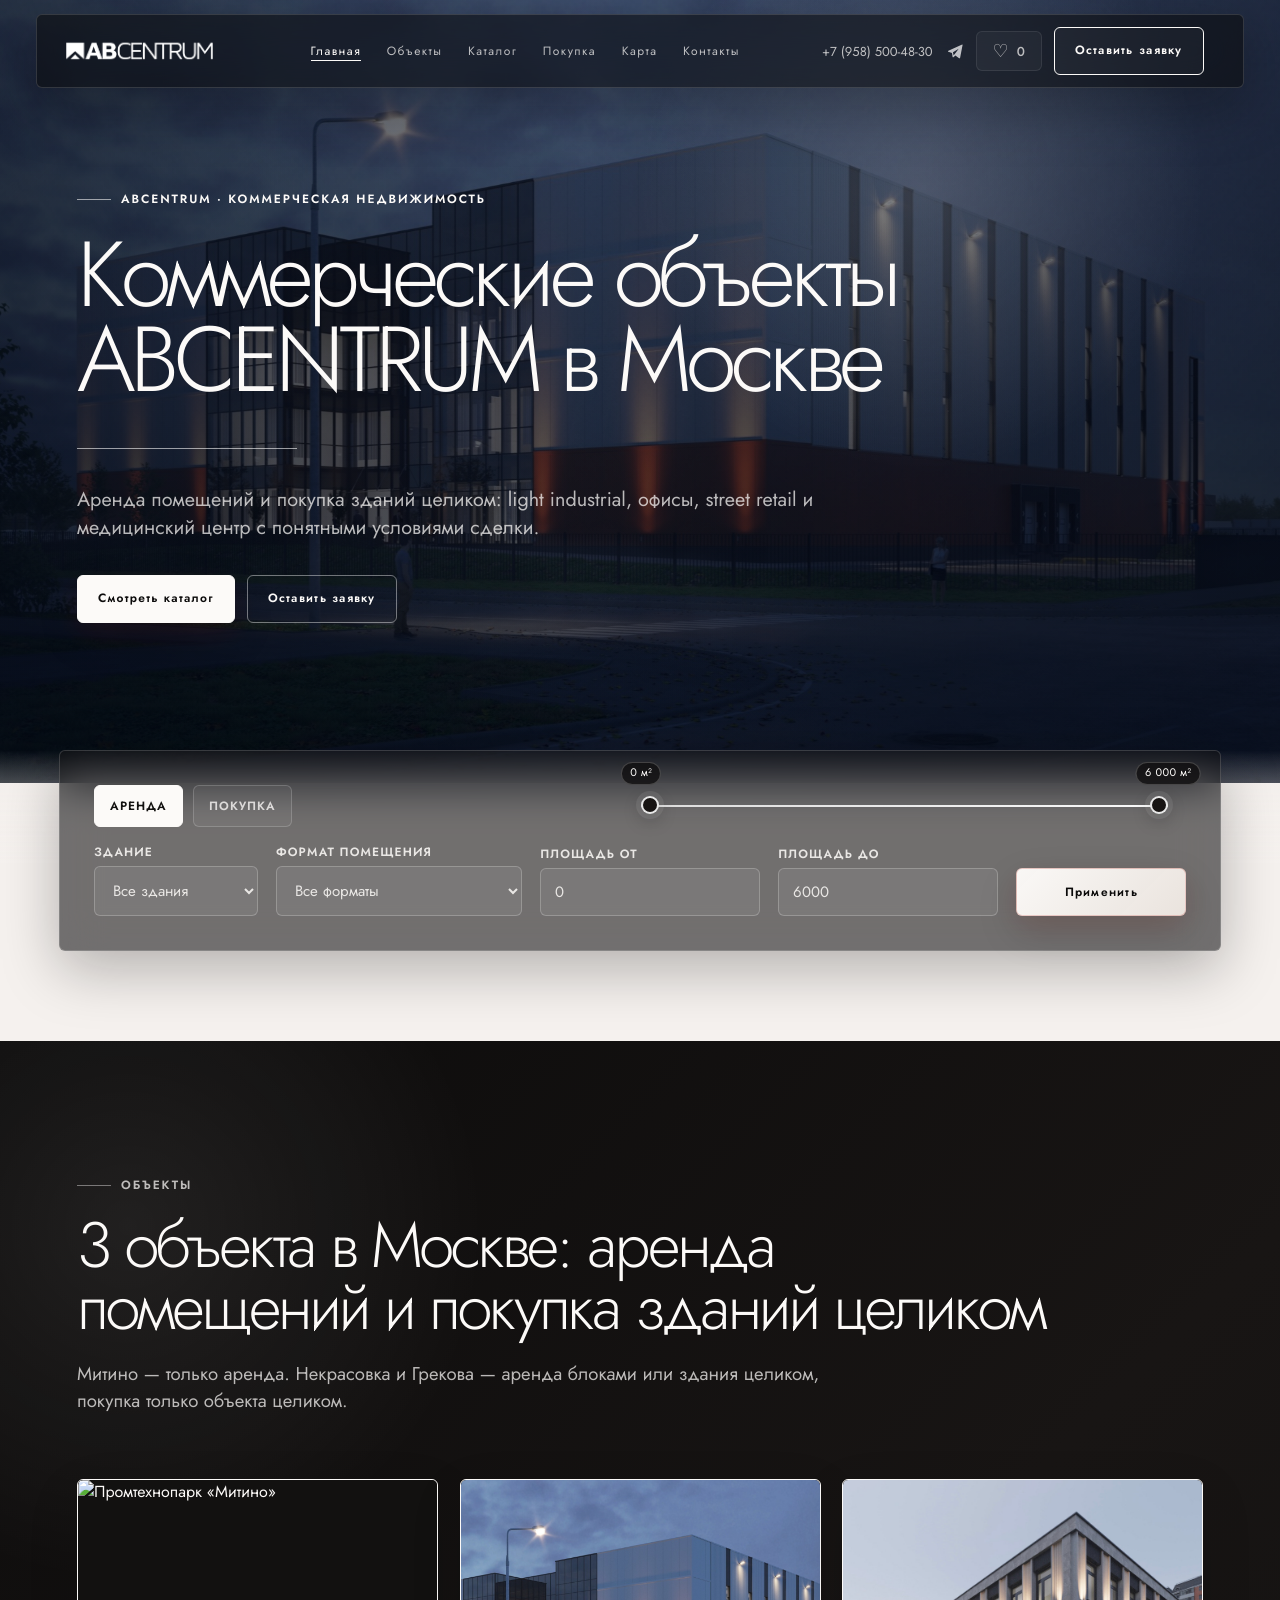
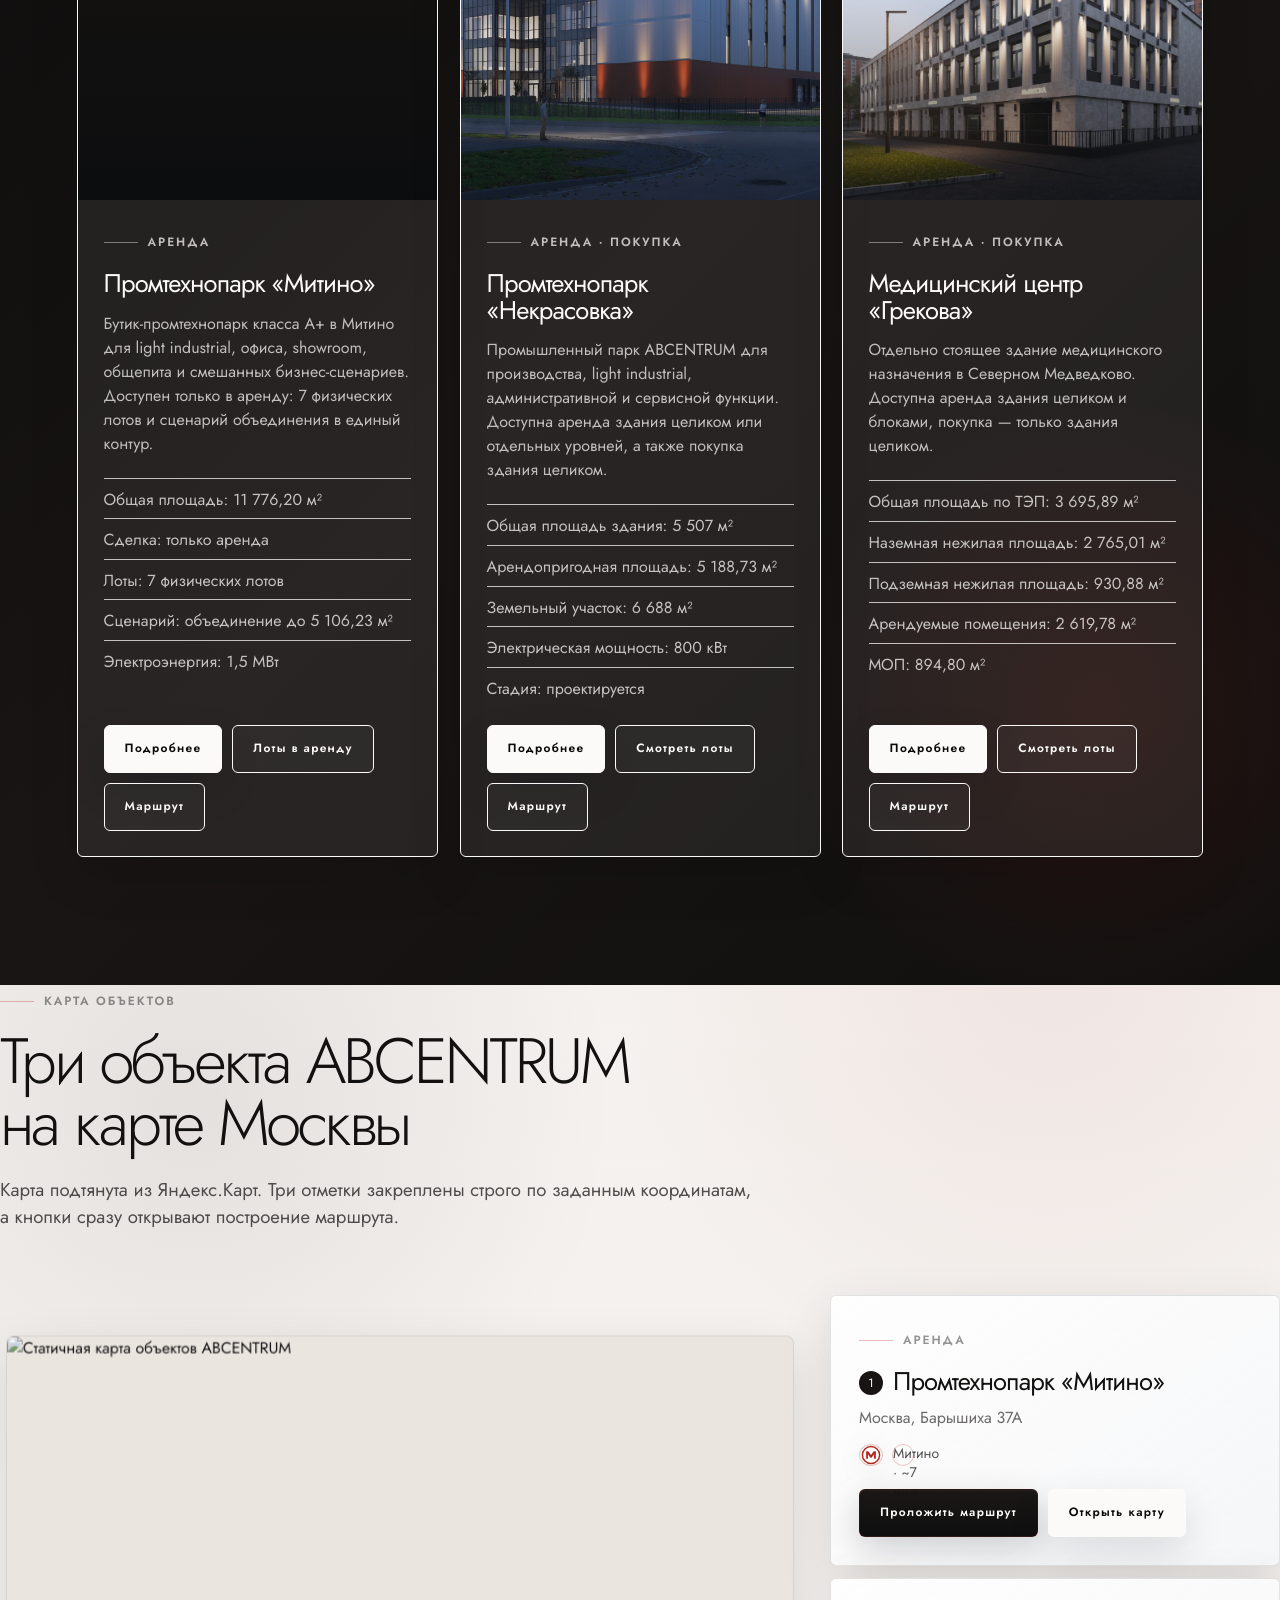
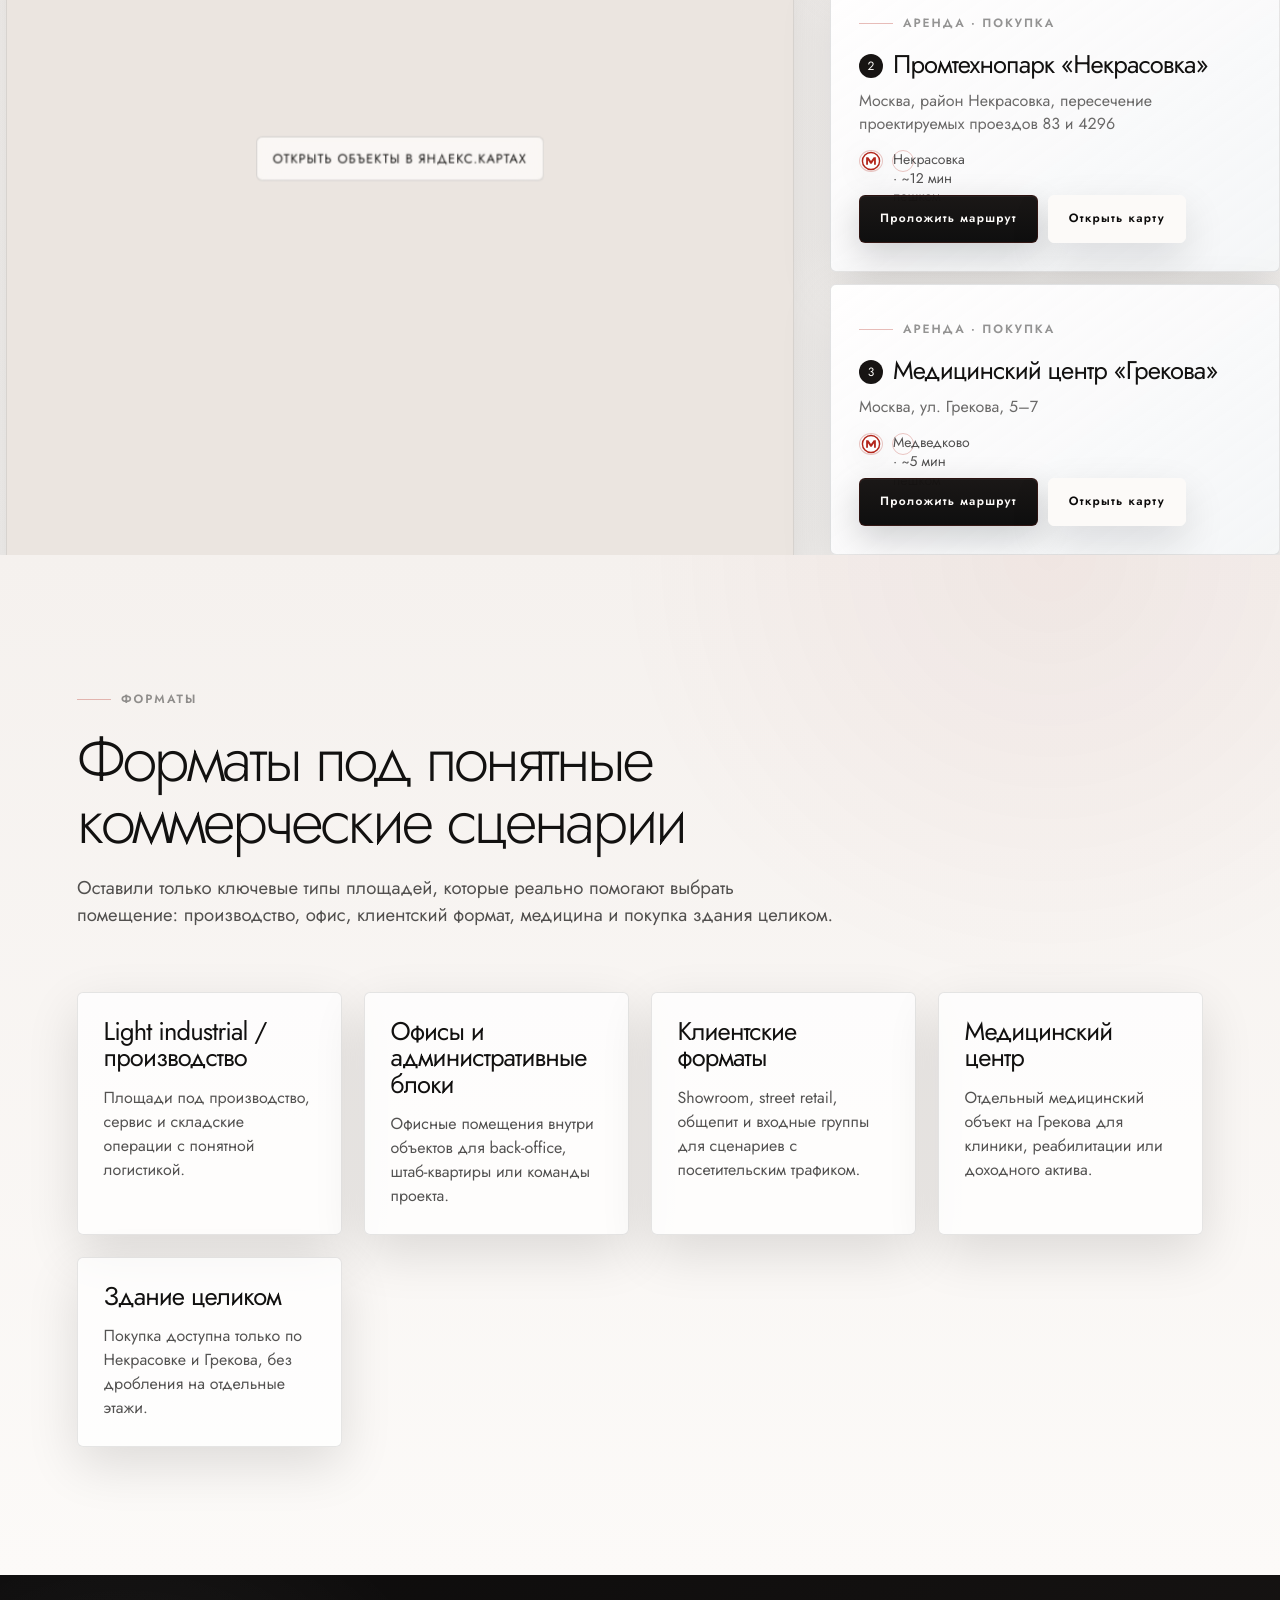
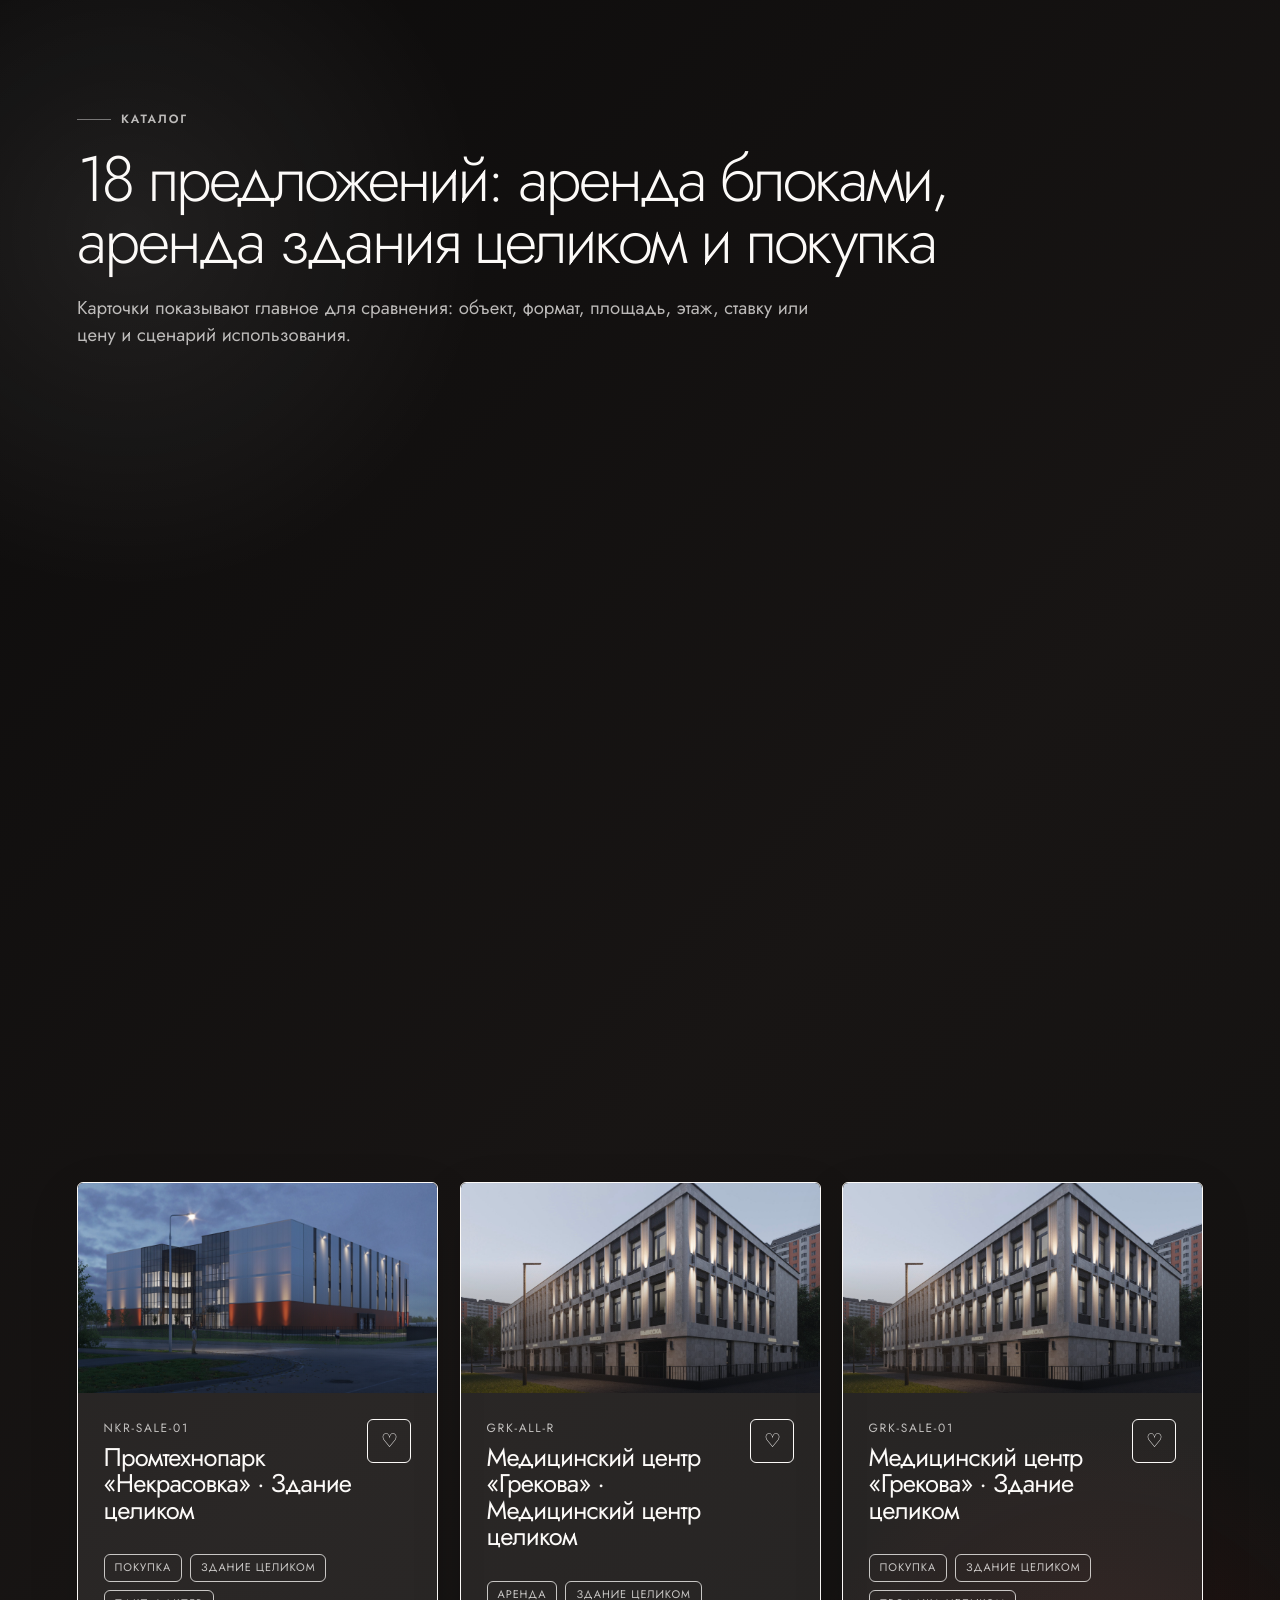
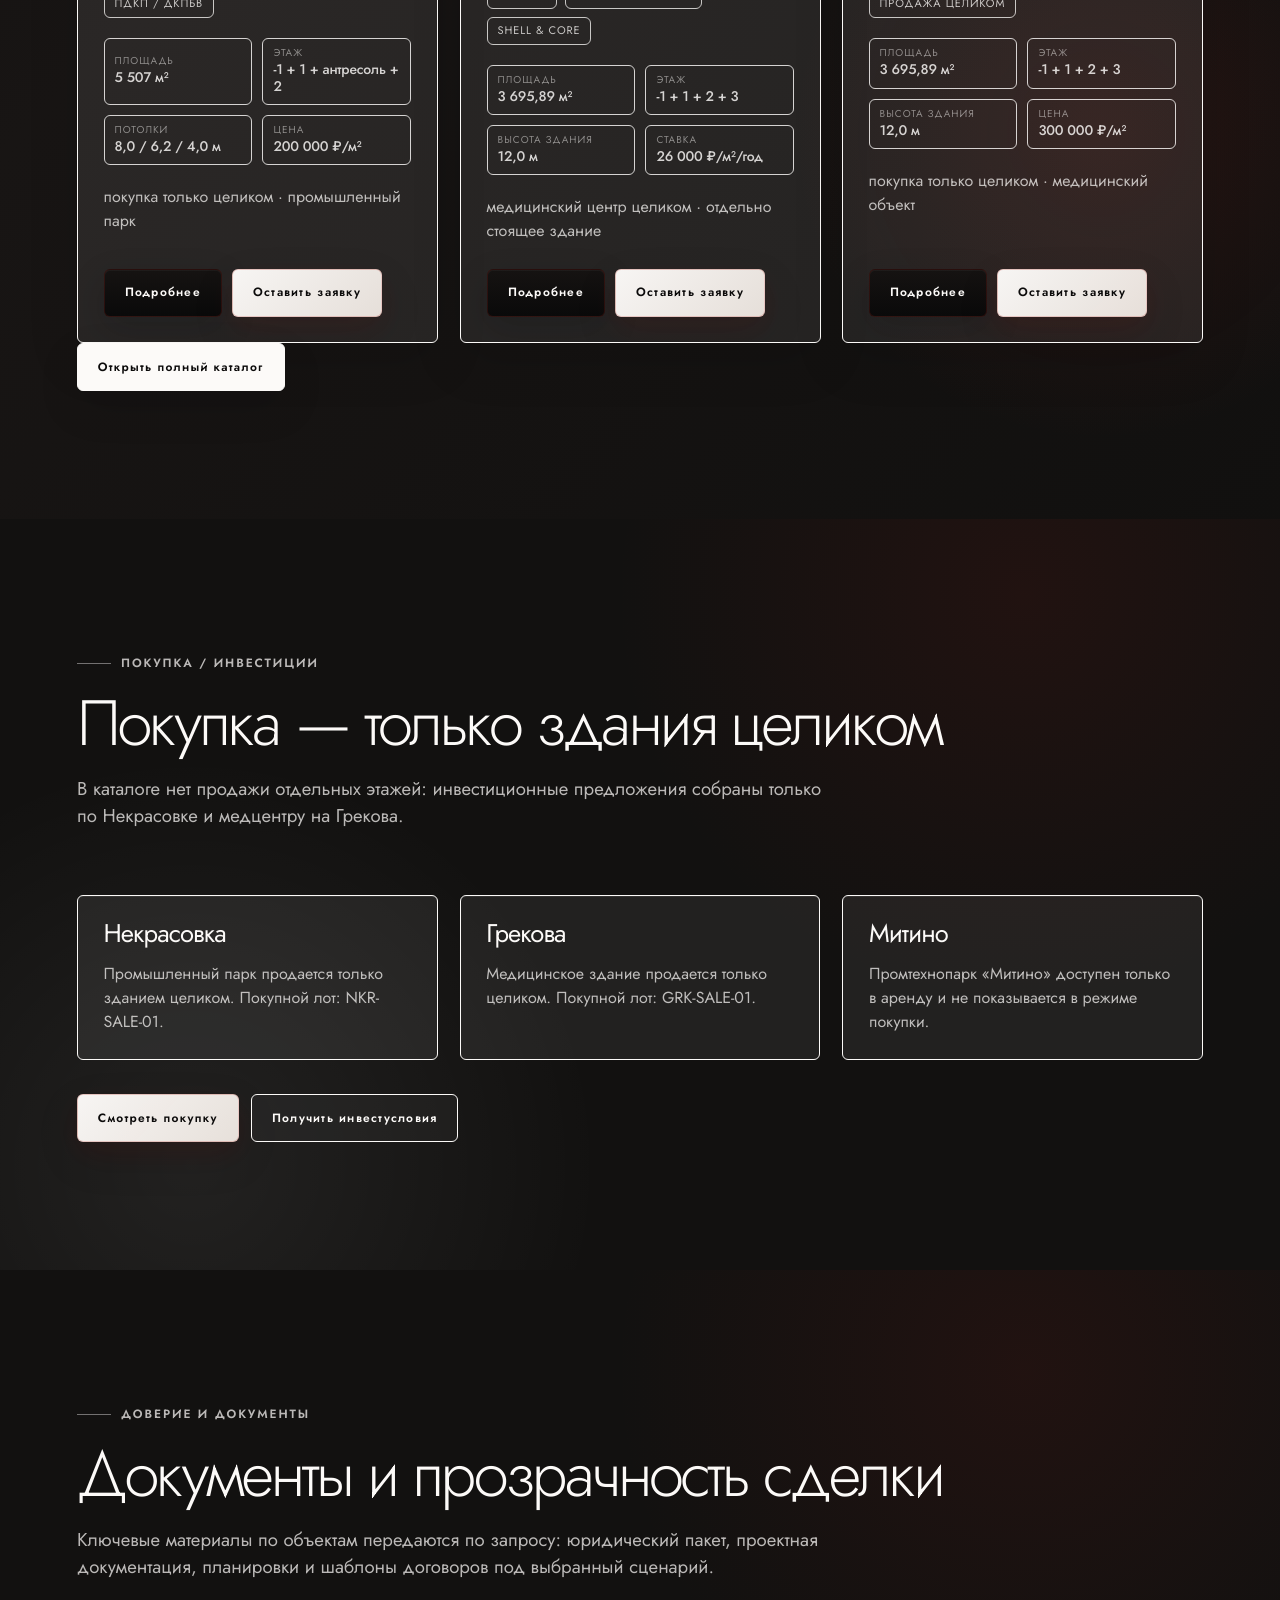
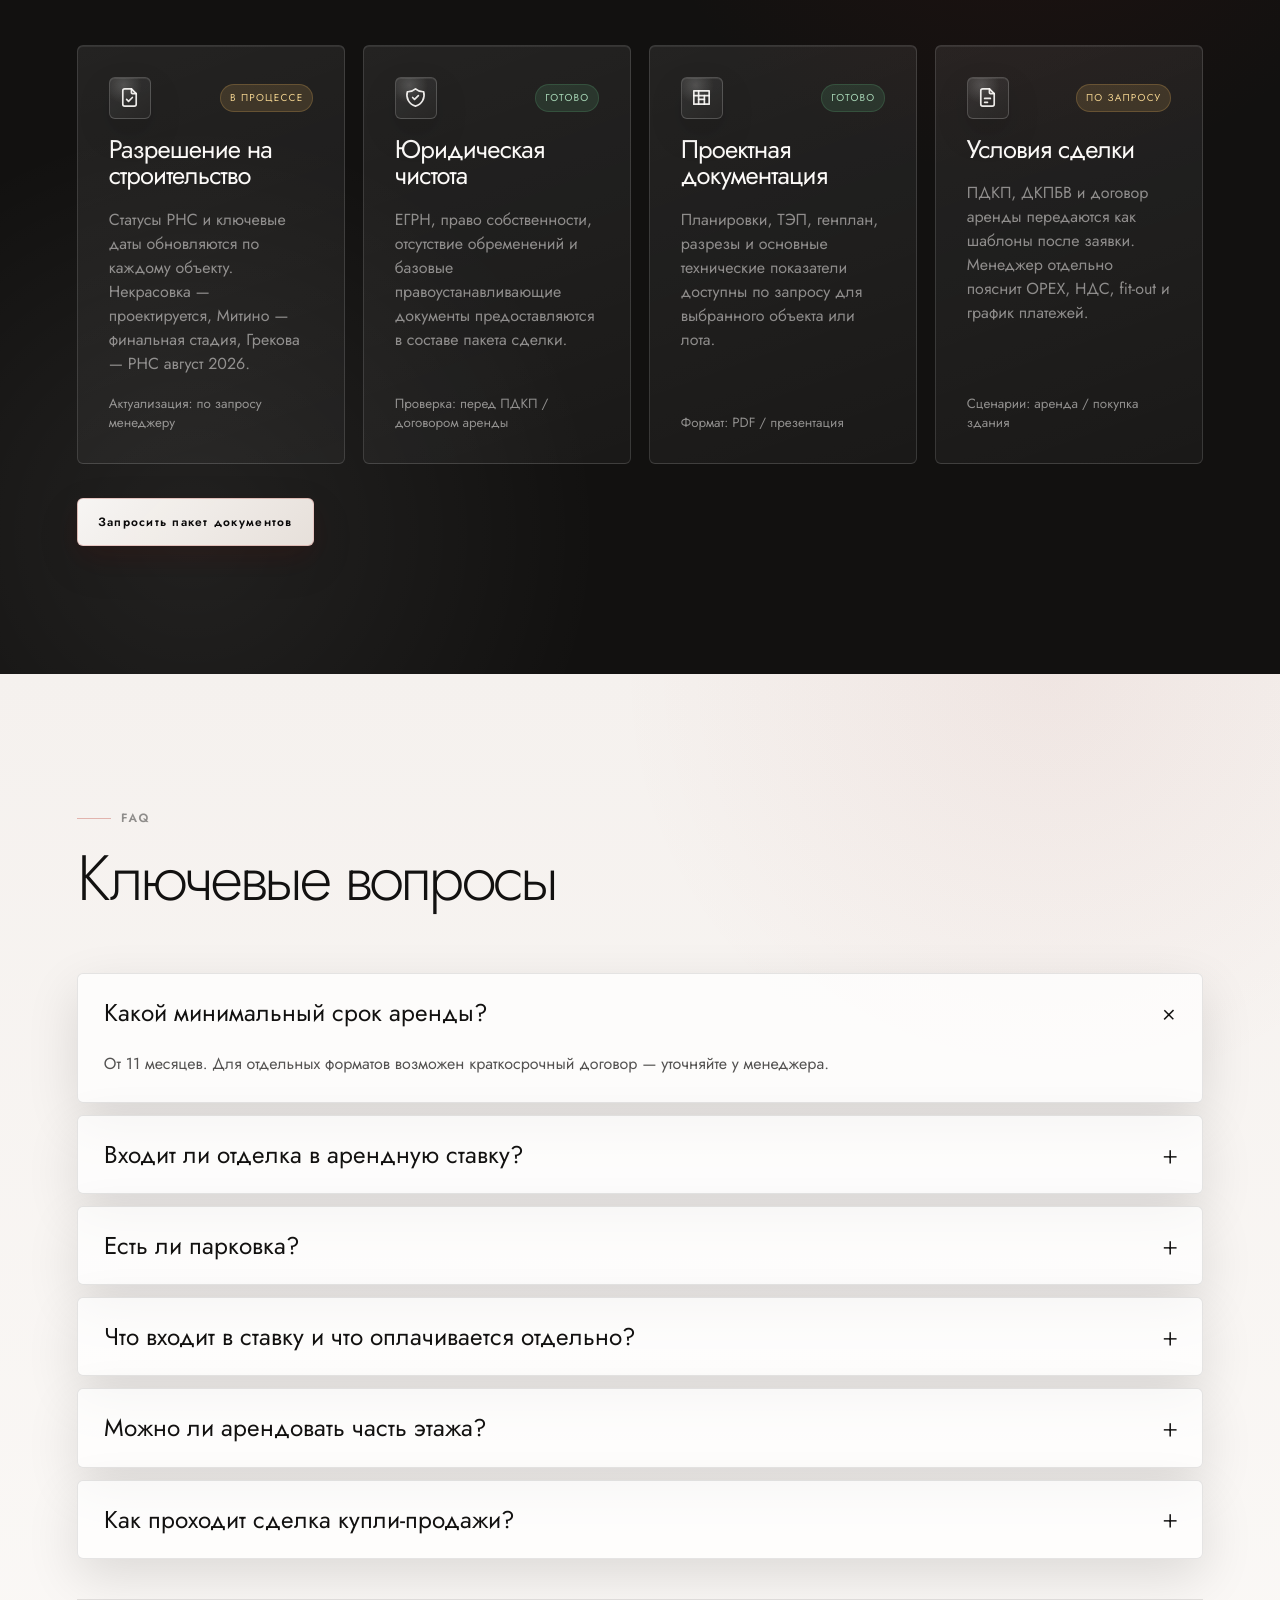
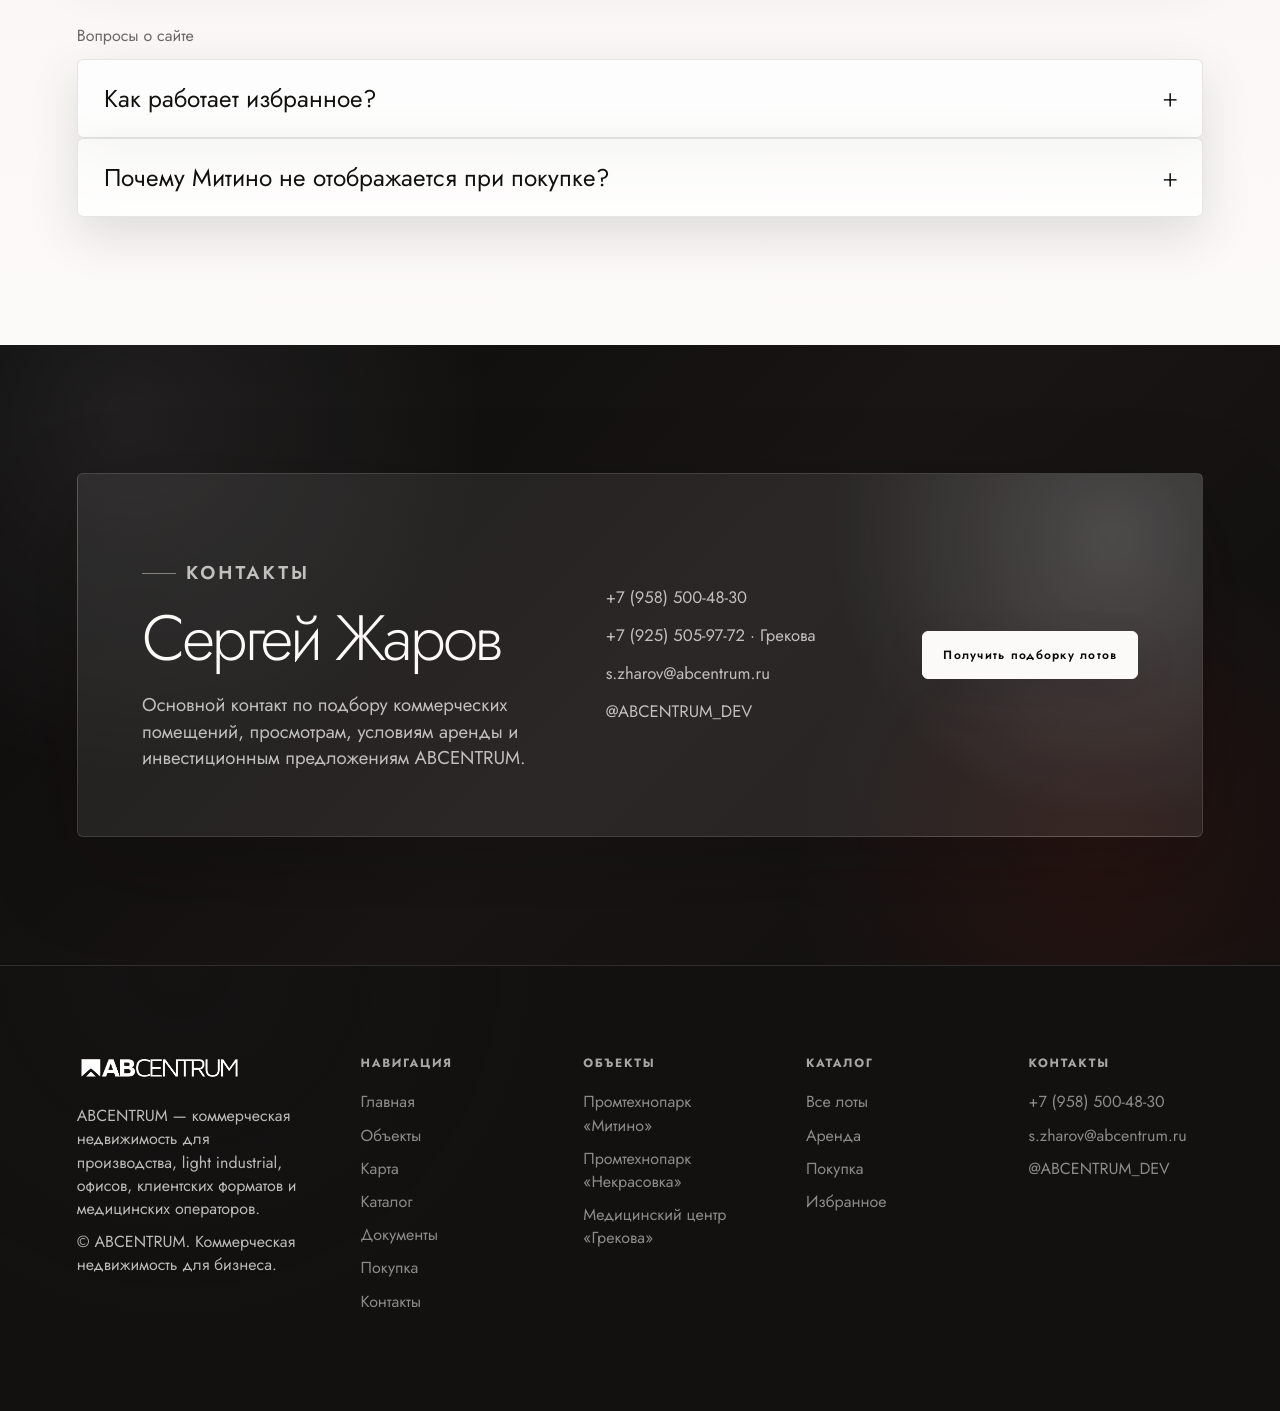
==== commit 1d8d82b0: "Update All project" ====
--- a/index.html
+++ b/index.html
@@ -31,6 +31,10 @@
         <p class="eyebrow">ABCENTRUM · коммерческая недвижимость</p>
         <h1>Коммерческие объекты ABCENTRUM в Москве</h1>
         <p class="hero-lead">Аренда помещений и покупка зданий целиком: light industrial, офисы, street retail и медицинский центр с понятными условиями сделки.</p>
+        <div class="hero-cta">
+          <a class="btn btn-primary" href="lots.html">Смотреть каталог</a>
+          <button class="btn btn-ghost" type="button" data-open-request data-context="Заявка из первого экрана">Оставить заявку</button>
+        </div>
       </div>
     </section>
 
@@ -97,16 +101,48 @@
       </div>
     </section>
 
-    <section class="trust-section section-white" id="trust">
+    <section class="trust-section section-dark" id="trust">
       <div class="section-head">
         <p class="eyebrow">Доверие и документы</p>
-        <h2>В заявке можно запросить планировки, презентацию и коммерческие условия</h2>
-        <p>Сайт показывает актуальные сценарии без дублей лотов: аренда блоками, аренда целиком и покупка только здания целиком там, где это предусмотрено.</p>
+        <h2>Документы и прозрачность сделки</h2>
+        <p>Ключевые материалы по объектам передаются по запросу: юридический пакет, проектная документация, планировки и шаблоны договоров под выбранный сценарий.</p>
       </div>
-      <div class="trust-grid">
-        <article class="trust-card reveal"><h3>Статус объектов</h3><p>На страницах объектов указаны стадии, ключевые даты, РНС и ввод — отдельно для Митино, Некрасовки и Грекова.</p></article>
-        <article class="trust-card reveal"><h3>Материалы по запросу</h3><p>Планировки, презентации, коммерческие условия и инвестиционные параметры передаются после заявки менеджеру.</p></article>
-        <article class="trust-card reveal"><h3>Ответственный контакт</h3><p>По подбору, просмотрам и условиям сделки — Сергей Жаров. Для медцентра дополнительно указан профильный телефон.</p></article>
+      <div class="trust-grid trust-grid--documents">
+        <article class="trust-card reveal document-card">
+          <div class="document-card-top"><span class="document-icon" aria-hidden="true">
+              <svg viewBox="0 0 24 24" role="img" focusable="false"><path d="M14 3v4a1 1 0 0 0 1 1h4"/><path d="M17 21H7a2 2 0 0 1-2-2V5a2 2 0 0 1 2-2h7l5 5v11a2 2 0 0 1-2 2z"/><path d="M9 14l2 2l4-4"/></svg>
+            </span><span class="status-badge status-badge--process">в процессе</span></div>
+          <h3>Разрешение на строительство</h3>
+          <p>Статусы РНС и ключевые даты обновляются по каждому объекту. Некрасовка — проектируется, Митино — финальная стадия, Грекова — РНС август 2026.</p>
+          <small>Актуализация: по запросу менеджеру</small>
+        </article>
+        <article class="trust-card reveal document-card">
+          <div class="document-card-top"><span class="document-icon" aria-hidden="true">
+              <svg viewBox="0 0 24 24" role="img" focusable="false"><path d="M12 3a12 12 0 0 0 8.5 3a12 12 0 0 1-8.5 15a12 12 0 0 1-8.5-15A12 12 0 0 0 12 3z"/><path d="M9 12l2 2l4-4"/></svg>
+            </span><span class="status-badge status-badge--ready">готово</span></div>
+          <h3>Юридическая чистота</h3>
+          <p>ЕГРН, право собственности, отсутствие обременений и базовые правоустанавливающие документы предоставляются в составе пакета сделки.</p>
+          <small>Проверка: перед ПДКП / договором аренды</small>
+        </article>
+        <article class="trust-card reveal document-card">
+          <div class="document-card-top"><span class="document-icon" aria-hidden="true">
+              <svg viewBox="0 0 24 24" role="img" focusable="false"><path d="M4 5h16v14H4z"/><path d="M4 10h16"/><path d="M9 5v14"/><path d="M15 10v9"/><path d="M9 14h6"/></svg>
+            </span><span class="status-badge status-badge--ready">готово</span></div>
+          <h3>Проектная документация</h3>
+          <p>Планировки, ТЭП, генплан, разрезы и основные технические показатели доступны по запросу для выбранного объекта или лота.</p>
+          <small>Формат: PDF / презентация</small>
+        </article>
+        <article class="trust-card reveal document-card">
+          <div class="document-card-top"><span class="document-icon" aria-hidden="true">
+              <svg viewBox="0 0 24 24" role="img" focusable="false"><path d="M14 3v4a1 1 0 0 0 1 1h4"/><path d="M17 21H7a2 2 0 0 1-2-2V5a2 2 0 0 1 2-2h7l5 5v11a2 2 0 0 1-2 2z"/><path d="M9 13h6"/><path d="M9 17h3"/></svg>
+            </span><span class="status-badge status-badge--process">по запросу</span></div>
+          <h3>Условия сделки</h3>
+          <p>ПДКП, ДКПБВ и договор аренды передаются как шаблоны после заявки. Менеджер отдельно пояснит OPEX, НДС, fit-out и график платежей.</p>
+          <small>Сценарии: аренда / покупка здания</small>
+        </article>
+      </div>
+      <div class="section-actions">
+        <button class="btn btn-primary" type="button" data-open-request data-context="Запрос документов">Запросить пакет документов</button>
       </div>
     </section>
 
--- a/style.css
+++ b/style.css
@@ -392,7 +392,7 @@
 
 .hero {
   position: relative;
-  min-height: 80svh;
+  min-height: 87svh;
   width: 100%;
   overflow: hidden;
 }
@@ -404,8 +404,8 @@
   z-index: 1;
   pointer-events: none;
   background:
-    linear-gradient(90deg, rgba(3, 8, 20, 0.88) 0%, rgba(3, 8, 20, 0.46) 46%, rgba(3, 8, 20, 0.82) 100%),
-    linear-gradient(180deg, rgba(3, 8, 20, 0.12) 0%, rgba(3, 8, 20, 0.82) 100%);
+    linear-gradient(90deg, rgba(3, 8, 20, 0.70) 0%, rgba(3, 8, 20, 0.37) 46%, rgba(3, 8, 20, 0.66) 100%),
+    linear-gradient(180deg, rgba(3, 8, 20, 0.10) 0%, rgba(3, 8, 20, 0.66) 100%);
 }
 
 .hero-media,
@@ -449,7 +449,7 @@
   display: flex;
   flex-direction: column;
   justify-content: flex-end;
-  min-height: 80svh;
+  min-height: 87svh;
   width: min(100%, var(--container));
   padding: clamp(110px, 14vh, 164px) clamp(20px, 6vw, 96px) clamp(34px, 6vh, 74px);
   margin: 0 auto;
@@ -497,7 +497,7 @@
 
 .hero-content--title-only {
   justify-content: center;
-  min-height: 80svh;
+  min-height: 87svh;
   max-width: 1420px;
   padding-top: clamp(104px, 10vh, 138px);
   padding-bottom: clamp(48px, 6vh, 84px);
@@ -606,7 +606,7 @@
 
 .hero-content--commercial {
   justify-content: center;
-  min-height: 80svh;
+  min-height: 87svh;
   max-width: 1420px;
   padding-top: clamp(112px, 12vh, 158px);
   padding-bottom: clamp(72px, 9vh, 118px);
@@ -730,7 +730,7 @@
 .search-band {
   position: relative;
   z-index: 4;
-  margin-top: -96px;
+  margin-top: clamp(-56px, calc(-96px + 7svh), -28px);
   padding: 0 clamp(18px, 4.6vw, 74px) clamp(62px, 7vw, 94px);
   background: linear-gradient(180deg, transparent 0%, var(--paper) 40%);
 }
@@ -3899,7 +3899,7 @@
 
 @media (max-width: 760px) {
   .hero-content--commercial {
-    min-height: 80svh;
+    min-height: 87svh;
     padding: 120px 14px 80px;
   }
 
@@ -5059,3 +5059,492 @@
     gap: 6px;
   }
 }
+
+/* === Conversion and UX fixes === */
+.hero-cta {
+  display: flex;
+  flex-wrap: wrap;
+  gap: 12px;
+  margin-top: 32px;
+}
+
+.hero-cta .btn-primary {
+  background: var(--white);
+  color: var(--brand-deep);
+  border-color: var(--white);
+}
+
+.hero-cta .btn-ghost {
+  background: transparent;
+  color: var(--white);
+  border-color: rgba(255,255,255,0.42);
+}
+
+.hero-cta .btn-primary:hover,
+.hero-cta .btn-primary:focus-visible {
+  background: rgba(255,255,255,0.86);
+}
+
+.hero-cta .btn-ghost:hover,
+.hero-cta .btn-ghost:focus-visible {
+  background: rgba(255,255,255,0.1);
+  border-color: rgba(255,255,255,0.72);
+}
+
+.segmented button,
+.filter-pill {
+  background: rgba(255, 255, 255, 0.045);
+  color: rgba(252, 250, 248, 0.78);
+  border-color: rgba(255, 255, 255, 0.18);
+  transition: background 0.2s ease, color 0.2s ease, border-color 0.2s ease, transform 0.2s ease;
+}
+
+.segmented button.is-active,
+.filter-pill.is-active {
+  background: #fcfaf8;
+  color: #121110;
+  border-color: #fcfaf8;
+}
+
+.range-slider {
+  position: relative;
+}
+
+.range-value {
+  position: absolute;
+  top: -34px;
+  transform: translateX(-50%);
+  min-width: max-content;
+  padding: 5px 8px;
+  border: 1px solid rgba(255,255,255,0.2);
+  border-radius: 999px;
+  background: rgba(18, 17, 16, 0.82);
+  color: var(--white);
+  font-size: 11px;
+  line-height: 1;
+  letter-spacing: 0.04em;
+  white-space: nowrap;
+  pointer-events: none;
+}
+
+.catalog-area-range {
+  margin: 38px 0 18px;
+}
+
+.filters-panel .catalog-area-range .range-slider {
+  min-height: 34px;
+}
+
+.filters-panel .catalog-area-range .range-value {
+  background: rgba(252, 250, 248, 0.92);
+  color: var(--ink);
+  border-color: var(--dark-line);
+  box-shadow: 0 10px 24px rgba(10, 9, 9, 0.08);
+}
+
+.map-viewport {
+  background: #e8e4df;
+}
+
+.yandex-map {
+  position: absolute;
+  inset: 0;
+  z-index: 1;
+  width: 100%;
+  height: 100%;
+  filter: grayscale(0.52) contrast(0.98) brightness(0.98);
+}
+
+.yandex-map[hidden] {
+  display: none;
+}
+
+.map-static-fallback {
+  position: absolute;
+  inset: 0;
+  z-index: 3;
+  display: grid;
+  place-items: center;
+  color: var(--ink);
+  text-decoration: none;
+  background: var(--paper-2);
+}
+
+.map-static-fallback[hidden] {
+  display: none;
+}
+
+.map-static-fallback img {
+  position: absolute;
+  inset: 0;
+  width: 100%;
+  height: 100%;
+  object-fit: cover;
+  filter: grayscale(0.55) contrast(0.96);
+}
+
+.map-static-fallback span {
+  position: relative;
+  z-index: 1;
+  padding: 12px 16px;
+  border: 1px solid var(--dark-line-strong);
+  border-radius: var(--radius);
+  background: rgba(252,250,248,0.88);
+  backdrop-filter: blur(14px);
+  -webkit-backdrop-filter: blur(14px);
+  font-size: 13px;
+  letter-spacing: 0.08em;
+  text-transform: uppercase;
+}
+
+.map-metro {
+  display: inline-flex;
+  align-items: center;
+  gap: 8px;
+  margin-top: 14px;
+  color: rgba(18,17,16,0.72);
+  font-size: 14px;
+  line-height: 1.35;
+}
+
+.map-metro span {
+  display: inline-grid;
+  place-items: center;
+  width: 22px;
+  height: 22px;
+  border: 1px solid rgba(179,38,27,0.25);
+  border-radius: 50%;
+  color: var(--gold);
+  font-size: 14px;
+}
+
+.ymap-balloon {
+  max-width: 240px;
+  font-family: inherit;
+  color: #121110;
+}
+
+.ymap-balloon p {
+  margin: 0 0 8px;
+}
+
+.ymap-balloon a {
+  display: inline-flex;
+  margin-top: 4px;
+  padding: 9px 12px;
+  border-radius: 10px;
+  background: #121110;
+  color: #fff;
+  text-decoration: none;
+  font-size: 12px;
+  letter-spacing: 0.06em;
+  text-transform: uppercase;
+}
+
+.trust-grid--documents {
+  grid-template-columns: repeat(4, minmax(0, 1fr));
+}
+
+.document-card {
+  display: flex;
+  min-height: 310px;
+  flex-direction: column;
+  gap: 18px;
+  border-color: rgba(255,255,255,0.13);
+  background: linear-gradient(160deg, rgba(255,255,255,0.08), rgba(255,255,255,0.035));
+  color: var(--white);
+}
+
+.document-card-top {
+  display: flex;
+  align-items: center;
+  justify-content: space-between;
+  gap: 12px;
+}
+
+.document-icon {
+  display: inline-grid;
+  place-items: center;
+  width: 42px;
+  height: 42px;
+  border: 1px solid rgba(255,255,255,0.18);
+  border-radius: var(--radius);
+  color: var(--white);
+}
+
+.status-badge {
+  display: inline-flex;
+  align-items: center;
+  min-height: 28px;
+  padding: 6px 9px;
+  border-radius: 999px;
+  font-size: 10px;
+  letter-spacing: 0.12em;
+  text-transform: uppercase;
+  line-height: 1;
+}
+
+.status-badge--ready {
+  background: rgba(88, 166, 118, 0.16);
+  color: #a8d7b7;
+  border: 1px solid rgba(88, 166, 118, 0.24);
+}
+
+.status-badge--process {
+  background: rgba(216, 168, 86, 0.16);
+  color: #f0d28f;
+  border: 1px solid rgba(216, 168, 86, 0.26);
+}
+
+.document-card h3 {
+  margin: 0;
+  color: var(--white);
+}
+
+.document-card p {
+  color: rgba(252,250,248,0.7);
+}
+
+.document-card small {
+  margin-top: auto;
+  color: rgba(252,250,248,0.52);
+}
+
+.faq-item {
+  overflow: hidden;
+}
+
+.faq-item button {
+  min-height: 58px;
+}
+
+.faq-answer {
+  max-height: 0;
+  overflow: hidden;
+  transition: max-height 0.3s ease, opacity 0.3s ease;
+  opacity: 0;
+}
+
+.faq-item.is-open .faq-answer {
+  max-height: 260px;
+  opacity: 1;
+}
+
+.faq-item > p {
+  display: none;
+}
+
+.faq-subgroup {
+  margin-top: 28px;
+  padding-top: 24px;
+  border-top: 1px solid var(--dark-line);
+}
+
+.faq-subgroup h3 {
+  margin: 0 0 12px;
+  color: var(--muted-dark);
+  font-size: 16px;
+  font-weight: 400;
+}
+
+.mobile-menu-label,
+.mobile-telegram-label {
+  display: none;
+}
+
+.modal-close--icon {
+  font-size: 0;
+  color: var(--ink);
+}
+
+.modal-close--icon .menu-toggle-line:nth-child(1) {
+  transform: translate(-50%, -50%) rotate(45deg);
+}
+
+.modal-close--icon .menu-toggle-line:nth-child(2) {
+  opacity: 0;
+  transform: translate(-50%, -50%) scaleX(0.25);
+}
+
+.modal-close--icon .menu-toggle-line:nth-child(3) {
+  transform: translate(-50%, -50%) rotate(-45deg);
+}
+
+@media (max-width: 1240px) {
+  .site-header.is-open {
+    animation: mobileMenuReveal 0.3s ease both;
+  }
+
+  .site-header.is-open .nav-links,
+  .site-header.is-open .header-contacts {
+    animation: mobileMenuItems 0.3s ease both;
+  }
+
+  .site-header.is-open .nav-links a,
+  .site-header.is-open .header-contacts a,
+  .site-header.is-open .header-contacts button {
+    min-height: 44px;
+    font-size: 18px;
+    letter-spacing: 0.04em;
+  }
+
+  .site-header.is-open .nav-links {
+    order: 4;
+  }
+
+  .site-header.is-open .header-contacts {
+    order: 5;
+    padding-top: 12px;
+    border-top: 1px solid var(--line);
+  }
+
+  .mobile-menu-label {
+    display: block;
+    width: 100%;
+    padding: 8px 8px 4px;
+    color: rgba(252,250,248,0.52);
+    font-size: 11px;
+    letter-spacing: 0.18em;
+    text-transform: uppercase;
+  }
+
+  .desktop-telegram-icon {
+    display: none;
+  }
+
+  .mobile-telegram-label {
+    display: inline;
+  }
+}
+
+@keyframes mobileMenuReveal {
+  from { opacity: 0.96; transform: translateY(-8px); }
+  to { opacity: 1; transform: translateY(0); }
+}
+
+@keyframes mobileMenuItems {
+  from { opacity: 0; transform: translateY(-6px); }
+  to { opacity: 1; transform: translateY(0); }
+}
+
+@media (max-width: 900px) {
+  .trust-grid--documents {
+    grid-template-columns: repeat(2, minmax(0, 1fr));
+  }
+}
+
+@media (max-width: 760px) {
+  .hero-cta {
+    flex-direction: column;
+  }
+
+  .hero-cta .btn {
+    width: 100%;
+  }
+
+  .map-viewport {
+    min-height: 420px;
+  }
+
+  .trust-grid--documents {
+    grid-template-columns: 1fr;
+  }
+
+  .document-card {
+    min-height: 0;
+  }
+}
+
+/* Document section icons: Tabler-inspired 24px outline SVG, integrated into the existing brutal-dark palette */
+.document-icon {
+  position: relative;
+  overflow: hidden;
+  background: linear-gradient(145deg, rgba(255,255,255,0.08), rgba(255,255,255,0.025));
+  box-shadow: inset 0 1px 0 rgba(255,255,255,0.08), 0 14px 32px rgba(0,0,0,0.16);
+}
+
+.document-icon::before {
+  content: "";
+  position: absolute;
+  inset: -1px;
+  border-radius: inherit;
+  background: radial-gradient(circle at 35% 20%, rgba(255,255,255,0.16), transparent 42%);
+  pointer-events: none;
+}
+
+.document-icon svg {
+  position: relative;
+  z-index: 1;
+  width: 23px;
+  height: 23px;
+  display: block;
+  fill: none;
+  stroke: currentColor;
+  stroke-width: 1.75;
+  stroke-linecap: round;
+  stroke-linejoin: round;
+  color: rgba(252,250,248,0.92);
+}
+
+.document-card:hover .document-icon,
+.document-card:focus-within .document-icon {
+  border-color: rgba(179,38,27,0.34);
+  color: var(--white);
+  transform: translateY(-1px);
+}
+
+/* Metro orientation icon */
+.metro-icon {
+  --metro-color: var(--gold);
+  display: inline-grid;
+  place-items: center;
+  width: 24px;
+  height: 24px;
+  color: var(--metro-color);
+  flex: 0 0 24px;
+}
+
+.metro-icon svg {
+  width: 100%;
+  height: 100%;
+  display: block;
+}
+
+.metro-icon circle {
+  fill: rgba(255,255,255,0.72);
+  stroke: currentColor;
+  stroke-width: 2;
+}
+
+.metro-icon path {
+  fill: currentColor;
+}
+
+.map-metro {
+  gap: 9px;
+}
+
+.map-metro .metro-icon {
+  filter: drop-shadow(0 6px 14px rgba(0,0,0,0.08));
+}
+
+.map-metro > span:not(.metro-icon) {
+  color: rgba(18,17,16,0.72);
+}
+
+.map-metro > span:not(.metro-icon)::first-letter {
+  text-transform: uppercase;
+}
+
+.ymap-balloon-metro {
+  display: inline-flex;
+  align-items: center;
+  gap: 8px;
+  margin: 6px 0 10px;
+}
+
+.ymap-balloon-metro .metro-icon {
+  width: 20px;
+  height: 20px;
+  flex-basis: 20px;
+}
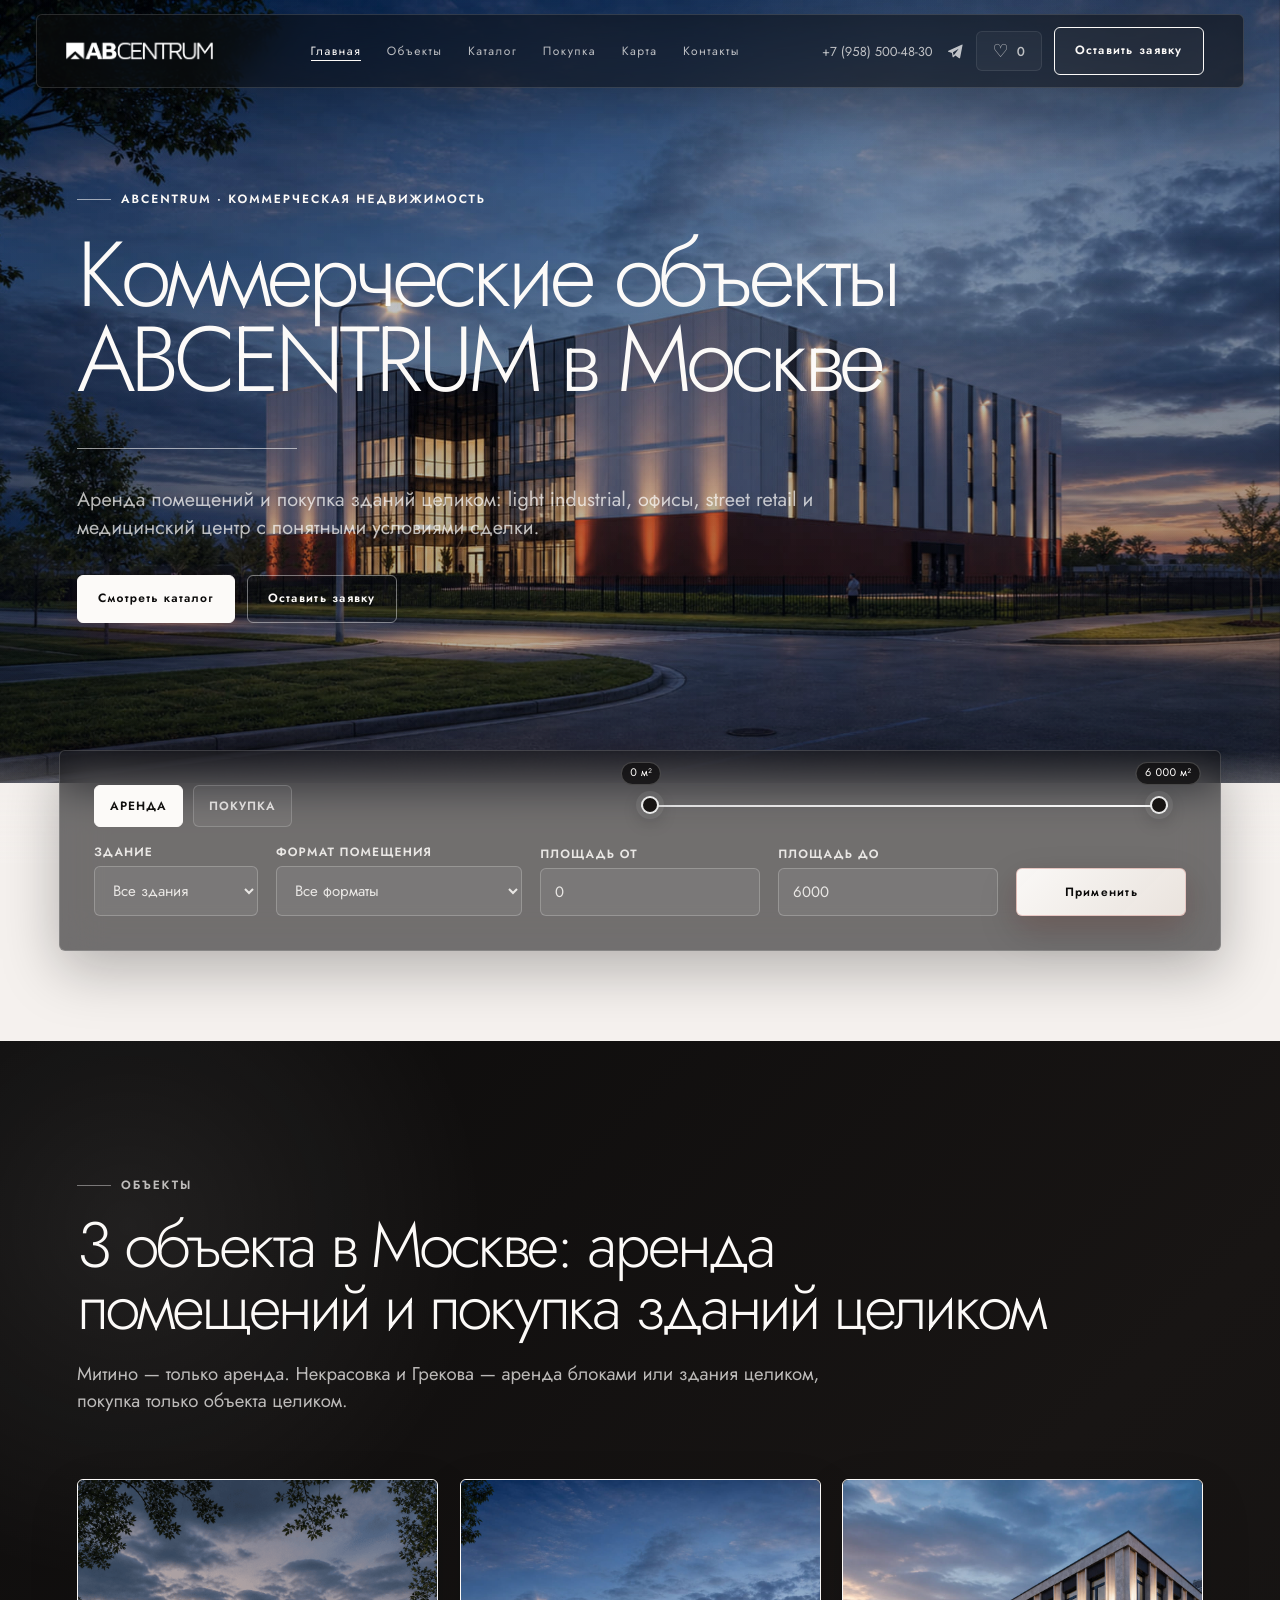
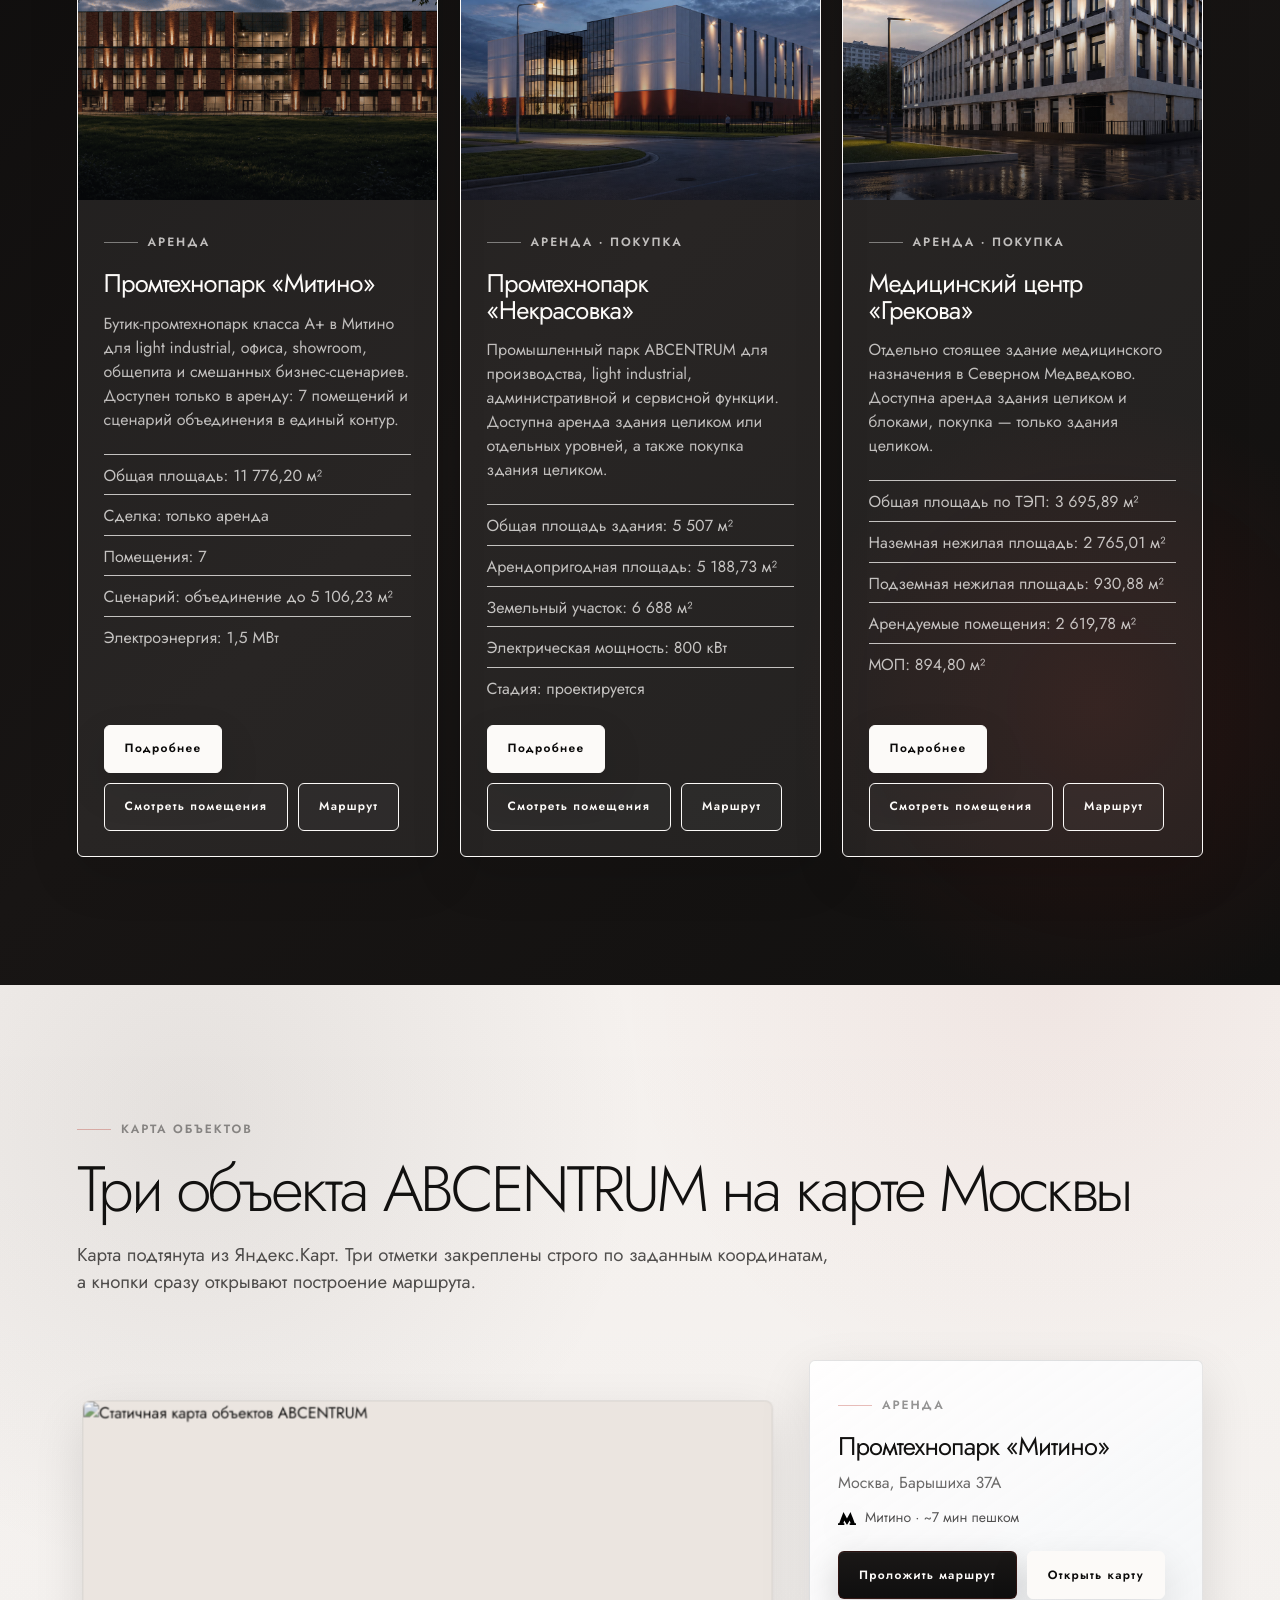
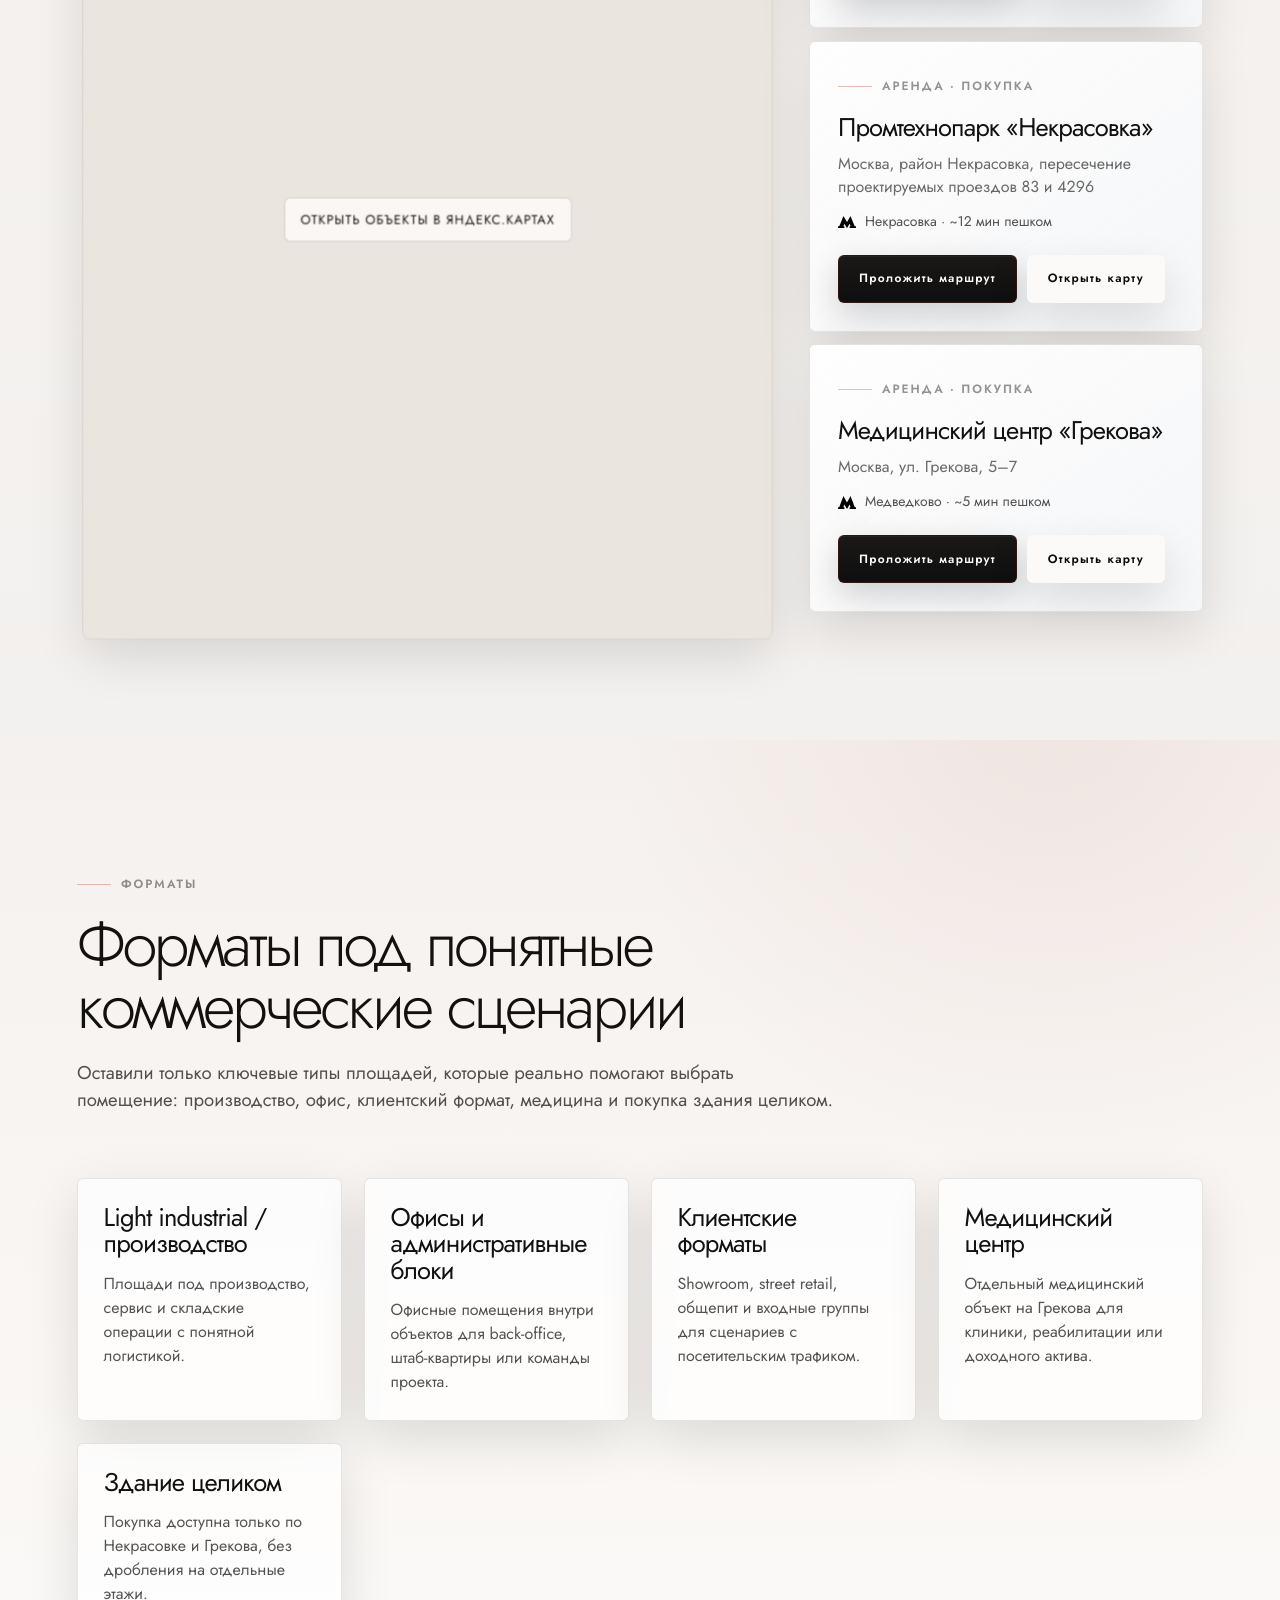
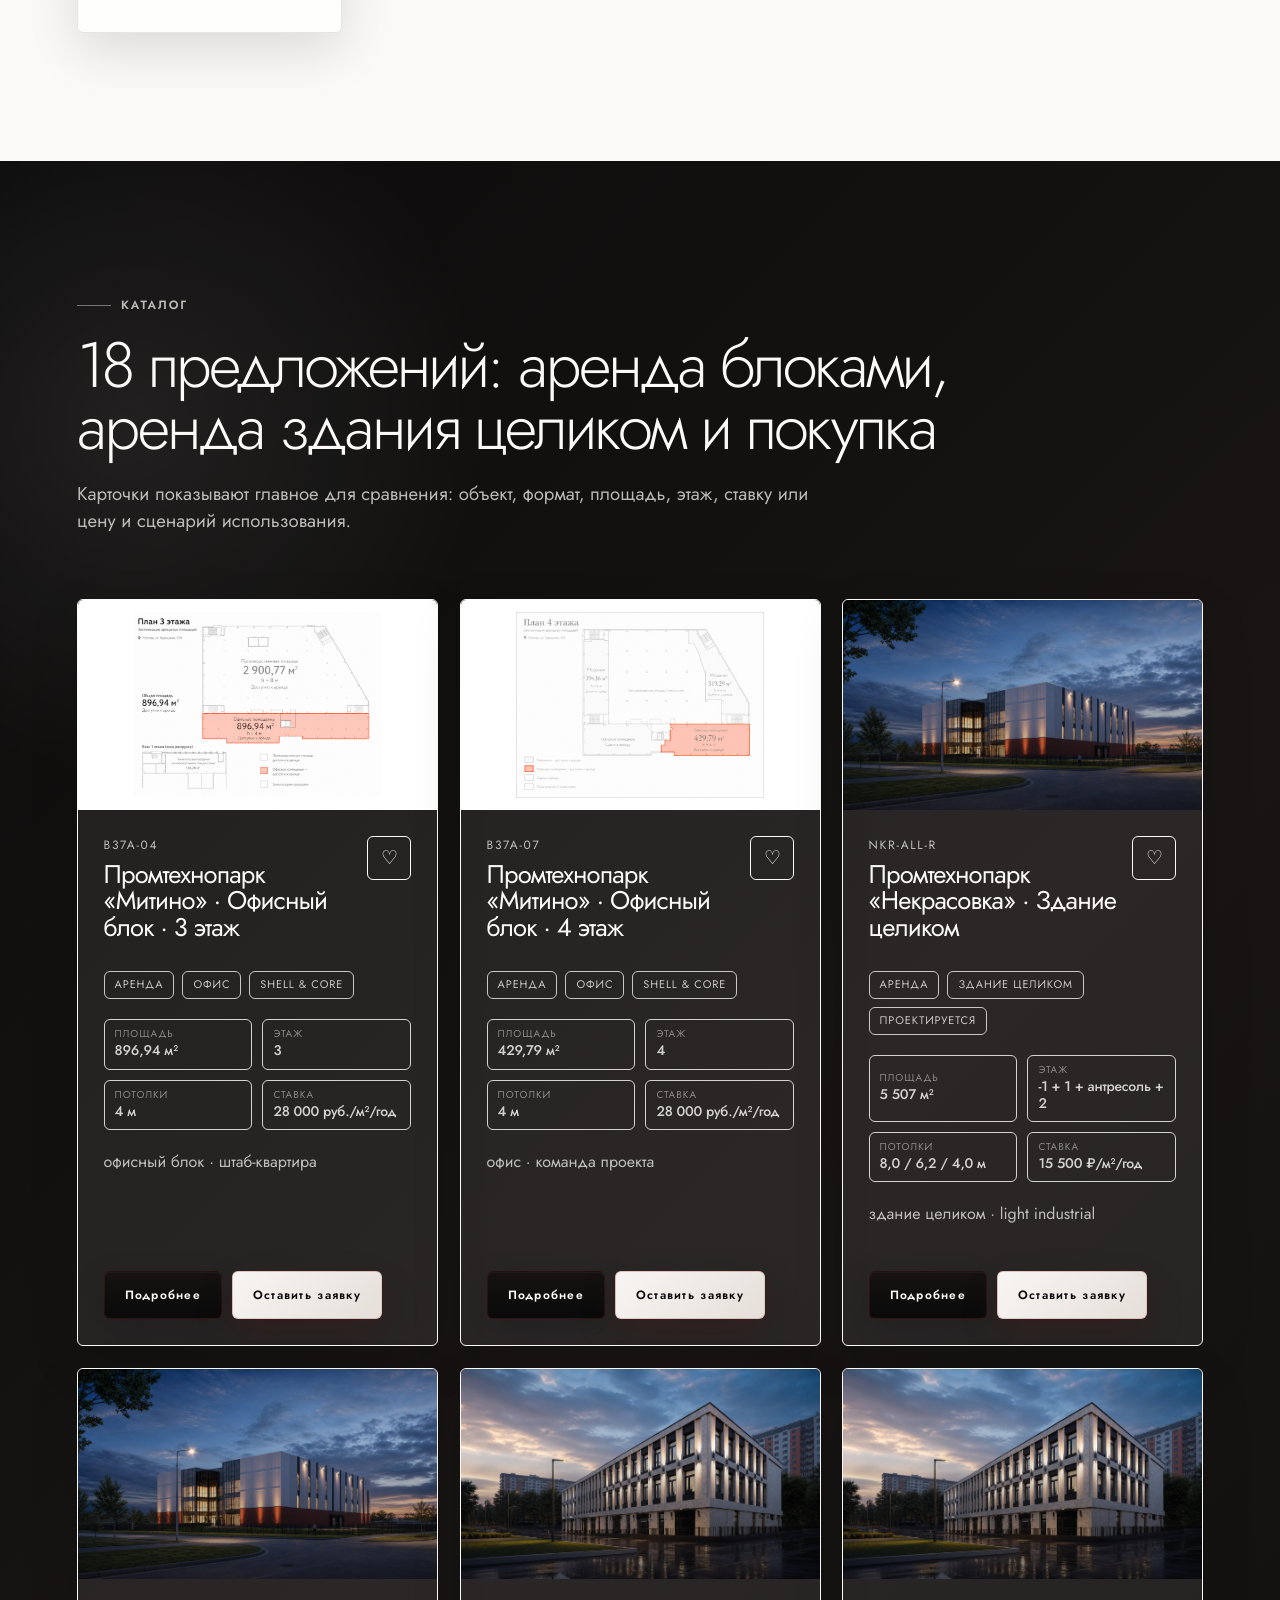
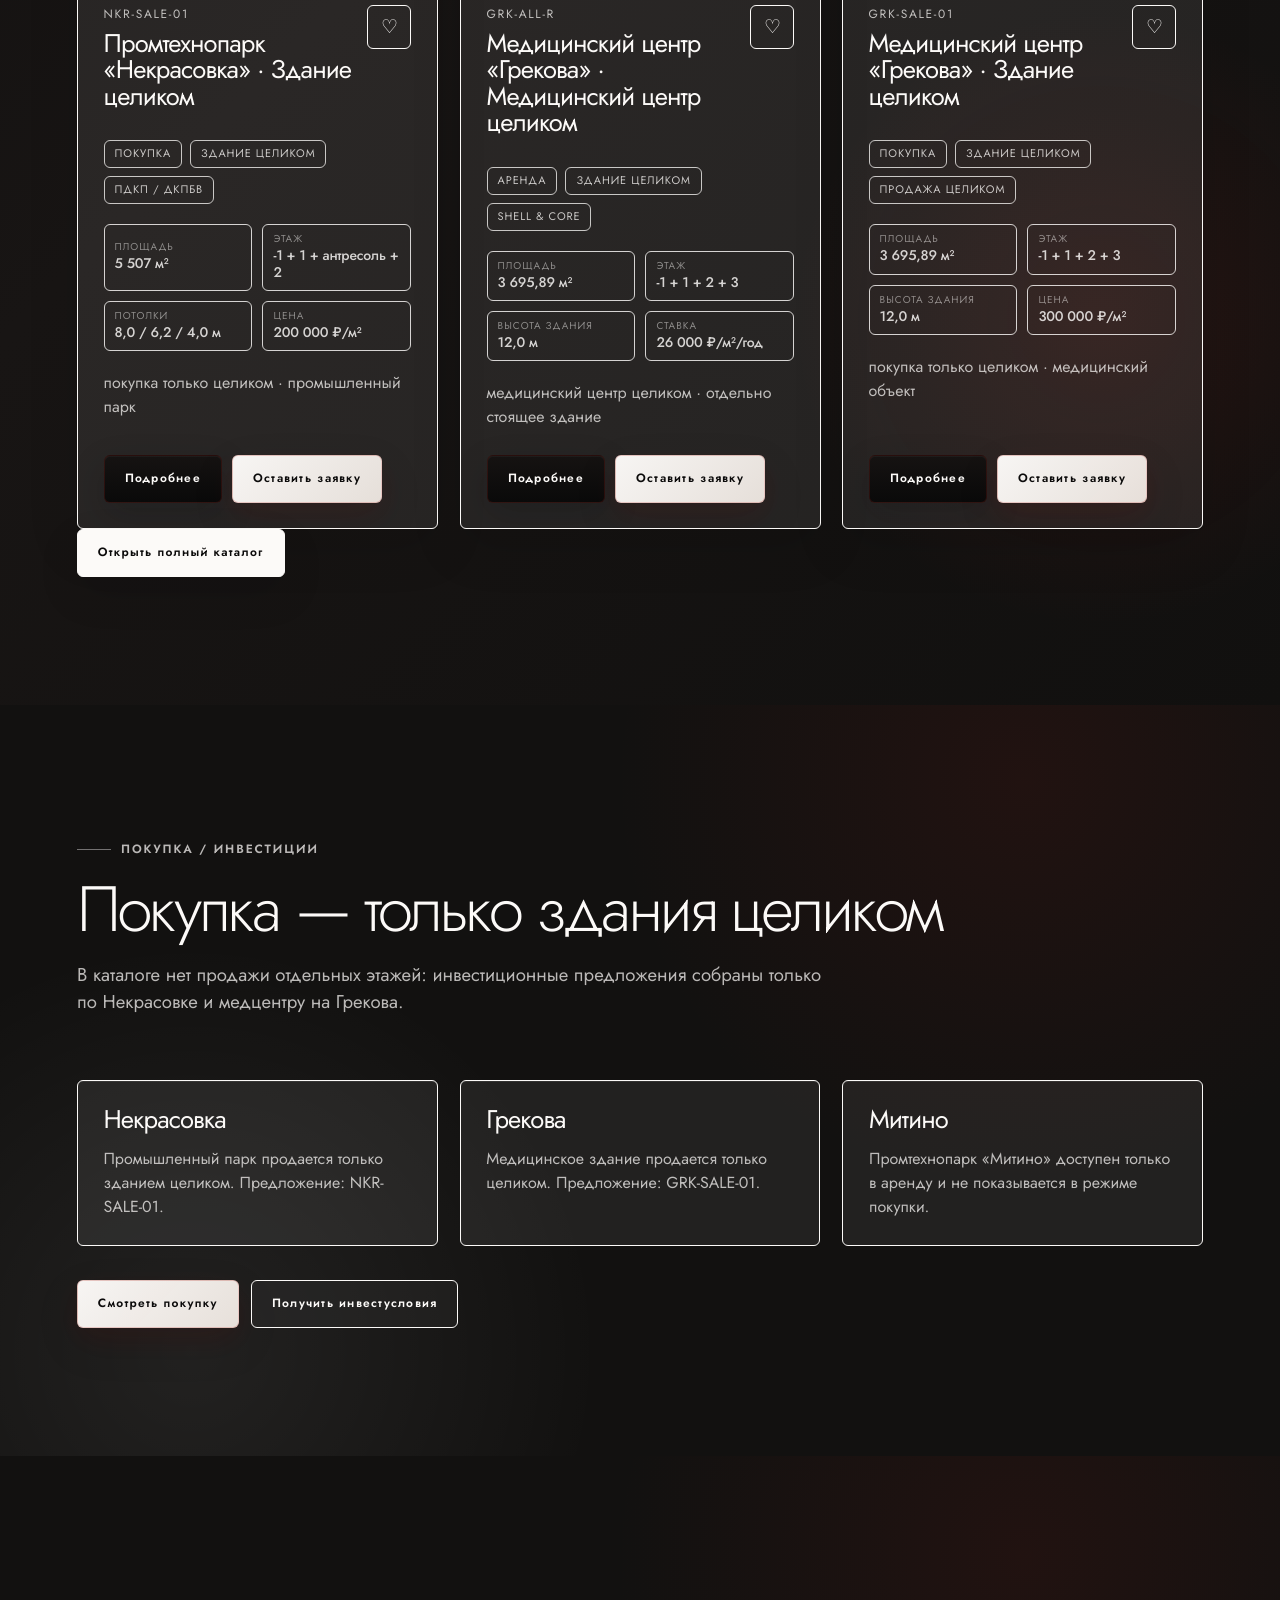
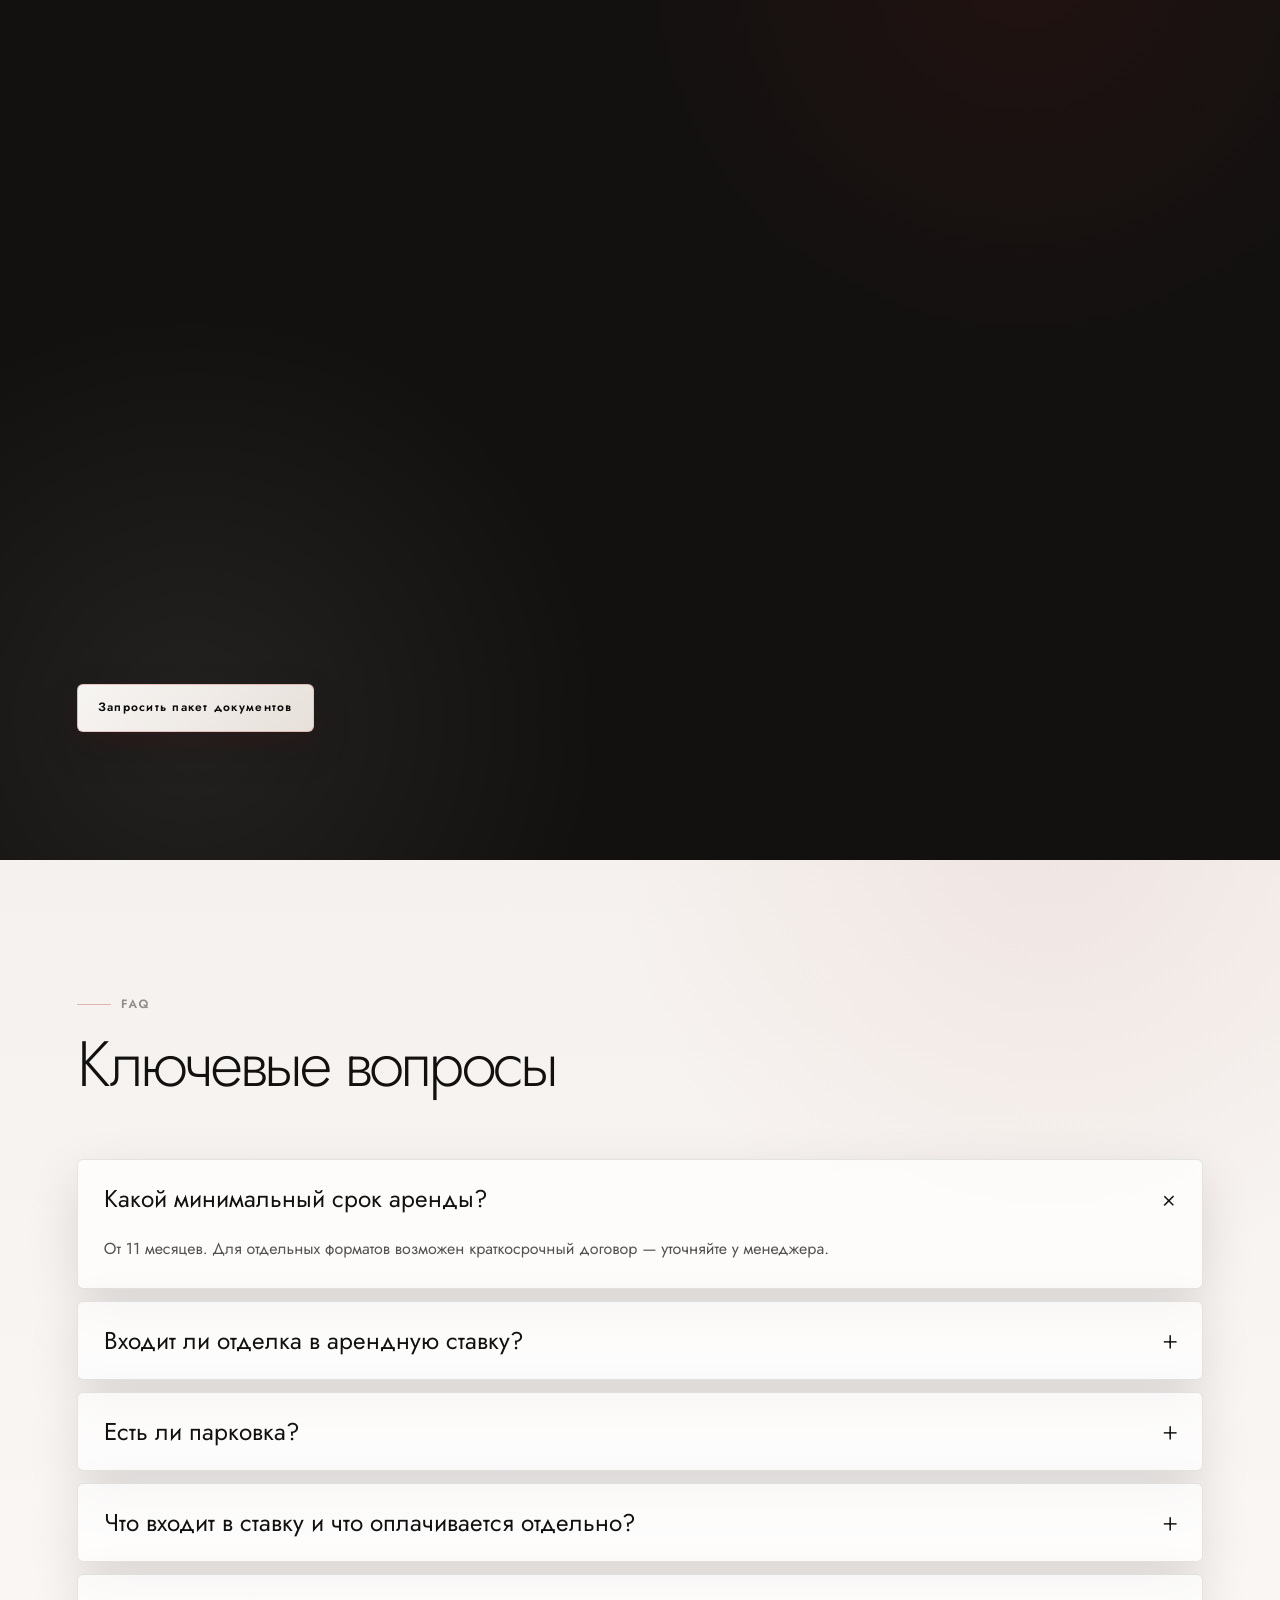
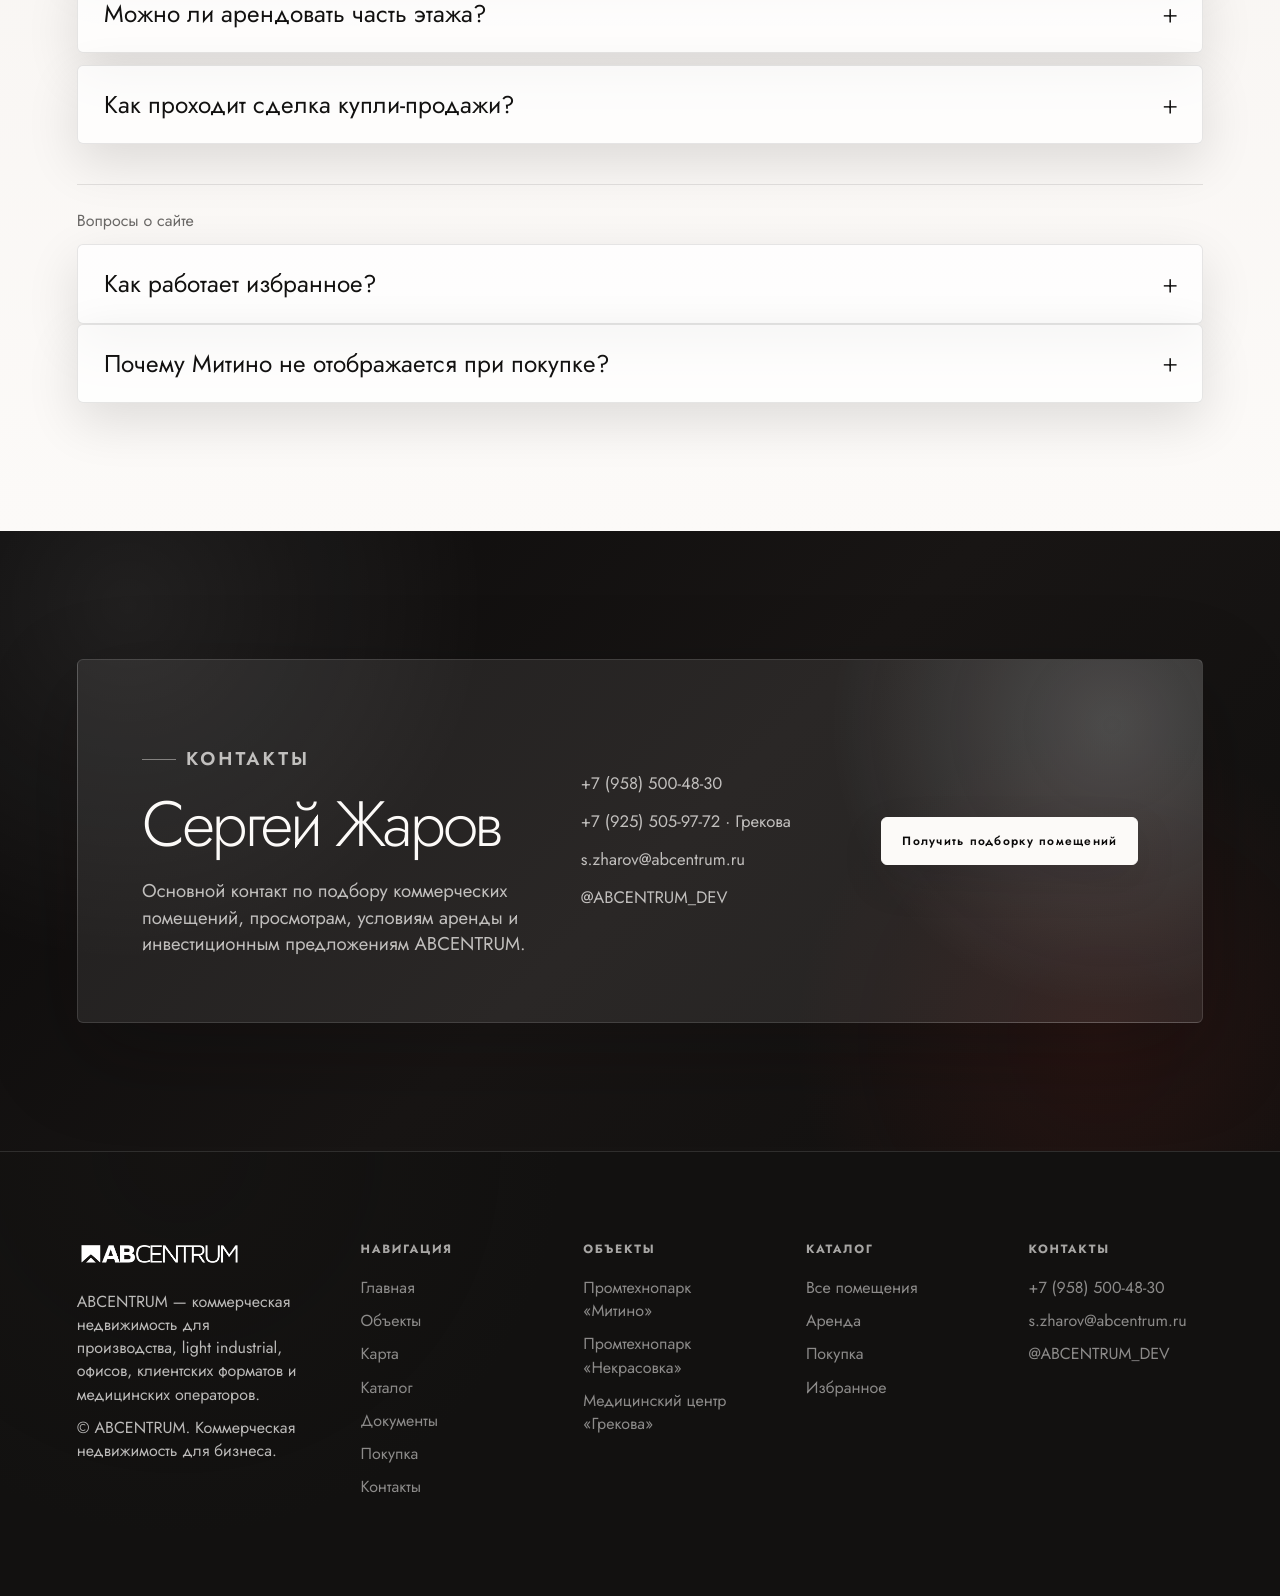
==== commit 9ac0aaec: "refactor(terminology): заменить «лот» на «помещение» по всему сайту Системная замена терминологии со" ====
--- a/index.html
+++ b/index.html
@@ -11,7 +11,7 @@
   <meta property="og:type" content="website">
   <meta name="twitter:card" content="summary_large_image">
   <meta name="twitter:title" content="ABCENTRUM — коммерческая недвижимость для бизнеса">
-  <meta name="twitter:description" content="Каталог коммерческих лотов ABCENTRUM: аренда помещений и покупка зданий целиком.">
+  <meta name="twitter:description" content="Каталог помещений ABCENTRUM: аренда и покупка зданий целиком.">
   <link rel="icon" href="assets/logo.svg">
   <link rel="stylesheet" href="style.css">
 </head>
@@ -91,8 +91,8 @@
         <p>В каталоге нет продажи отдельных этажей: инвестиционные предложения собраны только по Некрасовке и медцентру на Грекова.</p>
       </div>
       <div class="investment-grid">
-        <article><h3>Некрасовка</h3><p>Промышленный парк продается только зданием целиком. Покупной лот: NKR-SALE-01.</p></article>
-        <article><h3>Грекова</h3><p>Медицинское здание продается только целиком. Покупной лот: GRK-SALE-01.</p></article>
+        <article><h3>Некрасовка</h3><p>Промышленный парк продается только зданием целиком. Предложение: NKR-SALE-01.</p></article>
+        <article><h3>Грекова</h3><p>Медицинское здание продается только целиком. Предложение: GRK-SALE-01.</p></article>
         <article><h3>Митино</h3><p>Промтехнопарк «Митино» доступен только в аренду и не показывается в режиме покупки.</p></article>
       </div>
       <div class="section-actions">
@@ -129,7 +129,7 @@
               <svg viewBox="0 0 24 24" role="img" focusable="false"><path d="M4 5h16v14H4z"/><path d="M4 10h16"/><path d="M9 5v14"/><path d="M15 10v9"/><path d="M9 14h6"/></svg>
             </span><span class="status-badge status-badge--ready">готово</span></div>
           <h3>Проектная документация</h3>
-          <p>Планировки, ТЭП, генплан, разрезы и основные технические показатели доступны по запросу для выбранного объекта или лота.</p>
+          <p>Планировки, ТЭП, генплан, разрезы и основные технические показатели доступны по запросу для выбранного объекта или помещения.</p>
           <small>Формат: PDF / презентация</small>
         </article>
         <article class="trust-card reveal document-card">
@@ -162,7 +162,7 @@
           <p>Основной контакт по подбору коммерческих помещений, просмотрам, условиям аренды и инвестиционным предложениям ABCENTRUM.</p>
         </div>
         <div class="contact-links" data-contact-links></div>
-        <button class="btn btn-light" type="button" data-open-request data-context="Подбор помещения">Получить подборку лотов</button>
+        <button class="btn btn-light" type="button" data-open-request data-context="Подбор помещения">Получить подборку помещений</button>
       </div>
     </section>
 
--- a/style.css
+++ b/style.css
@@ -404,8 +404,8 @@
   z-index: 1;
   pointer-events: none;
   background:
-    linear-gradient(90deg, rgba(3, 8, 20, 0.70) 0%, rgba(3, 8, 20, 0.37) 46%, rgba(3, 8, 20, 0.66) 100%),
-    linear-gradient(180deg, rgba(3, 8, 20, 0.10) 0%, rgba(3, 8, 20, 0.66) 100%);
+    linear-gradient(90deg, rgba(3, 8, 20, 0.23) 0%, rgba(3, 8, 20, 0.12) 46%, rgba(3, 8, 20, 0.22) 100%),
+    linear-gradient(180deg, rgba(3, 8, 20, 0.04) 0%, rgba(3, 8, 20, 0.22) 100%);
 }
 
 .hero-media,
@@ -1049,6 +1049,7 @@
 .contacts-section,
 .investment-section,
 .trust-section,
+.map-section,
 .object-content {
   padding: clamp(78px, 10vw, 150px) clamp(18px, 6vw, 92px);
 }
@@ -1061,6 +1062,7 @@
 .contacts-section > *,
 .investment-section > *,
 .trust-section > *,
+.map-section > *,
 .object-content > * {
   max-width: var(--container);
   margin-left: auto;
@@ -1914,9 +1916,10 @@
   position: absolute;
   inset: 0;
   z-index: 1;
+  pointer-events: none;
   background:
-    linear-gradient(90deg, rgba(3, 8, 20, 0.88), rgba(3, 8, 20, 0.28) 58%, rgba(3,8,20,0.78)),
-    linear-gradient(0deg, rgba(3, 8, 20, 0.82), rgba(3, 8, 20, 0.08) 58%);
+    linear-gradient(90deg, rgba(3, 8, 20, 0.44), rgba(3, 8, 20, 0.14) 58%, rgba(3, 8, 20, 0.39)),
+    linear-gradient(0deg, rgba(3, 8, 20, 0.41), rgba(3, 8, 20, 0.04) 58%);
 }
 
 .object-hero-media {
@@ -3485,6 +3488,11 @@
 /* Mitino deep page */
 .mitino-page {
   --mitino-warm: rgba(182, 35, 23, 0.12);
+  --mitino-icon-box: 76px;
+  --mitino-icon-size: 38px;
+  --mitino-icon-radius: var(--radius-sm);
+  --mitino-icon-border: rgba(173, 69, 47, 0.2);
+  --mitino-icon-bg: rgba(255, 255, 255, 0.56);
 }
 
 .mitino-hero .object-hero-content h1 {
@@ -3493,6 +3501,51 @@
 
 .mitino-overview .section-head p:not(.eyebrow) {
   max-width: 72ch;
+}
+
+.mitino-kpi-card {
+  min-height: 196px;
+  display: flex;
+  flex-direction: column;
+  justify-content: space-between;
+  align-content: normal;
+  gap: 18px;
+}
+
+.mitino-kpi-icon,
+.mitino-feature-icon {
+  width: var(--mitino-icon-box);
+  height: var(--mitino-icon-box);
+  display: grid;
+  place-items: center;
+  color: var(--accent-deep);
+  border: 1px solid var(--mitino-icon-border);
+  border-radius: var(--mitino-icon-radius);
+  background: var(--mitino-icon-bg);
+  box-shadow: inset 0 1px 0 rgba(255, 255, 255, 0.44);
+  backdrop-filter: blur(12px);
+}
+
+.mitino-kpi-icon img,
+.mitino-feature-icon img {
+  width: var(--mitino-icon-size);
+  height: var(--mitino-icon-size);
+  display: block;
+  object-fit: contain;
+}
+
+.mitino-kpi-copy {
+  display: grid;
+  gap: 9px;
+  align-self: end;
+}
+
+.mitino-kpi-card strong {
+  font-size: clamp(29px, 3.4vw, 49px);
+}
+
+.mitino-kpi-card .mitino-kpi-copy > span {
+  font-size: 12px;
 }
 
 .mitino-spec-grid {
@@ -3506,7 +3559,7 @@
 .mitino-feature-card {
   position: relative;
   min-height: 310px;
-  padding: 22px;
+  padding: 24px;
   display: flex;
   flex-direction: column;
   justify-content: space-between;
@@ -3536,23 +3589,6 @@
   z-index: 1;
 }
 
-.mitino-feature-icon {
-  width: 76px;
-  height: 76px;
-  display: grid;
-  place-items: center;
-  border: 1px solid rgba(173, 69, 47, 0.2);
-  border-radius: var(--radius-sm);
-  background: rgba(255,255,255,0.5);
-  backdrop-filter: blur(12px);
-}
-
-.mitino-feature-icon img {
-  width: 46px;
-  height: 46px;
-  object-fit: contain;
-}
-
 .mitino-feature-card h3 {
   margin: auto 0 10px;
   font-size: clamp(22px, 2vw, 30px);
@@ -3566,6 +3602,26 @@
   line-height: 1.45;
 }
 
+.mitino-page .nkr-glass-card,
+.mitino-page .nkr-level-card,
+.mitino-feature-card {
+  border-color: rgba(173, 69, 47, 0.16);
+  background:
+    radial-gradient(circle at 18% 0%, rgba(173, 69, 47, 0.08), transparent 40%),
+    linear-gradient(180deg, rgba(255,255,255,0.76), rgba(255,255,255,0.5));
+}
+
+.mitino-page .nkr-level-card::after,
+.mitino-feature-card::after {
+  display: none;
+}
+
+.mitino-page .nkr-level-card span,
+.mitino-feature-card p,
+.mitino-kpi-card .mitino-kpi-copy > span {
+  color: var(--muted-dark);
+}
+
 .mitino-location-facts {
   margin-top: 16px;
 }
@@ -3630,10 +3686,299 @@
   }
 }
 
+/* Mitino Gallery Slider */
+.mc-root {
+  position: relative;
+  height: 560px;
+  border-radius: var(--radius-lg);
+  overflow: hidden;
+  background: transparent;
+  cursor: grab;
+  -webkit-user-select: none;
+  user-select: none;
+  -webkit-tap-highlight-color: transparent;
+  touch-action: pan-y;
+}
+
+.mc-root.is-dragging {
+  cursor: grabbing;
+}
+
+.mc-track {
+  display: flex;
+  gap: 12px;
+  height: 100%;
+  will-change: transform;
+  transition: transform 0.72s var(--ease-out);
+}
+
+.mc-track.no-transition {
+  transition: none !important;
+}
+
+.mc-item {
+  flex-shrink: 0;
+  width: calc((100% - 24px) / 3);
+  height: 100%;
+  position: relative;
+  overflow: hidden;
+  background: transparent;
+  display: flex;
+  align-items: center;
+  justify-content: center;
+  padding: 20px;
+  border-radius: var(--radius-lg);
+}
+
+.mc-item img {
+  width: 100%;
+  height: 100%;
+  object-fit: contain;
+  display: block;
+  pointer-events: none;
+  -webkit-user-drag: none;
+}
+
+/* Arrows */
+.mc-arrow {
+  position: absolute;
+  top: 50%;
+  transform: translateY(-50%);
+  width: 48px;
+  height: 48px;
+  border: 1px solid rgba(252, 251, 250, 0.16);
+  border-radius: 50%;
+  background: rgba(11, 10, 10, 0.50);
+  color: var(--white);
+  cursor: pointer;
+  display: flex;
+  align-items: center;
+  justify-content: center;
+  z-index: 4;
+  backdrop-filter: blur(12px);
+  -webkit-backdrop-filter: blur(12px);
+  transition: background 0.25s, border-color 0.25s, transform 0.25s;
+}
+
+.mc-arrow:hover,
+.mc-arrow:focus-visible {
+  background: var(--accent-deep);
+  border-color: transparent;
+  transform: translateY(-50%) scale(1.1);
+  outline: none;
+}
+
+.mc-arrow--prev { left: 20px; }
+.mc-arrow--next { right: 20px; }
+
+/* HUD */
+.mc-hud {
+  position: absolute;
+  bottom: 18px;
+  left: 0;
+  right: 0;
+  display: flex;
+  align-items: center;
+  justify-content: center;
+  gap: 16px;
+  z-index: 4;
+  pointer-events: none;
+}
+
+.mc-count {
+  font-size: 11px;
+  font-variant-numeric: tabular-nums;
+  letter-spacing: 0.1em;
+  text-transform: uppercase;
+  color: rgba(252, 251, 250, 0.50);
+  pointer-events: none;
+}
+
+.mc-dots {
+  display: flex;
+  gap: 5px;
+  align-items: center;
+  pointer-events: auto;
+}
+
+.mc-dot {
+  width: 5px;
+  height: 5px;
+  border-radius: 50%;
+  background: rgba(252, 251, 250, 0.28);
+  border: none;
+  padding: 0;
+  cursor: pointer;
+  transition: background 0.35s, width 0.35s, border-radius 0.35s;
+  flex-shrink: 0;
+}
+
+.mc-dot.is-active {
+  width: 20px;
+  background: var(--gold);
+  border-radius: 3px;
+}
+
+.mc-dot:focus-visible {
+  outline: 2px solid var(--gold);
+  outline-offset: 3px;
+}
+
+/* Progress bar */
+.mc-progress {
+  position: absolute;
+  bottom: 0;
+  left: 0;
+  height: 2px;
+  width: 0%;
+  background: linear-gradient(90deg, var(--accent-deep), var(--gold));
+  z-index: 5;
+  border-radius: 0 1px 1px 0;
+}
+
+/* Modal */
+.mc-modal {
+  position: fixed;
+  inset: 0;
+  z-index: 9100;
+  background: rgba(11, 10, 10, 0.94);
+  display: flex;
+  align-items: center;
+  justify-content: center;
+  opacity: 0;
+  pointer-events: none;
+  transition: opacity 0.3s var(--ease-smooth);
+}
+
+.mc-modal.is-open {
+  opacity: 1;
+  pointer-events: auto;
+}
+
+.mc-modal-img {
+  max-width: 92vw;
+  max-height: 88vh;
+  object-fit: contain;
+  border-radius: var(--radius-lg);
+  display: block;
+  transform: scale(0.92);
+  transition: transform 0.38s var(--ease-out);
+}
+
+.mc-modal.is-open .mc-modal-img {
+  transform: scale(1);
+}
+
+.mc-modal-close {
+  position: absolute;
+  top: 20px;
+  right: 24px;
+  width: 44px;
+  height: 44px;
+  border: 1px solid rgba(252, 251, 250, 0.16);
+  background: rgba(252, 251, 250, 0.07);
+  color: var(--white);
+  border-radius: 50%;
+  cursor: pointer;
+  display: flex;
+  align-items: center;
+  justify-content: center;
+  font-size: 16px;
+  transition: background 0.2s;
+}
+
+.mc-modal-close:hover,
+.mc-modal-close:focus-visible {
+  background: rgba(252, 251, 250, 0.18);
+  outline: none;
+}
+
+.mc-modal-nav {
+  position: absolute;
+  top: 50%;
+  transform: translateY(-50%);
+  width: 48px;
+  height: 48px;
+  border: 1px solid rgba(252, 251, 250, 0.16);
+  background: rgba(252, 251, 250, 0.07);
+  color: var(--white);
+  border-radius: 50%;
+  cursor: pointer;
+  display: flex;
+  align-items: center;
+  justify-content: center;
+  transition: background 0.2s;
+}
+
+.mc-modal-nav:hover,
+.mc-modal-nav:focus-visible {
+  background: rgba(252, 251, 250, 0.18);
+  outline: none;
+}
+
+.mc-modal-nav--prev { left: 20px; }
+.mc-modal-nav--next { right: 20px; }
+
+.mc-modal-footer {
+  position: absolute;
+  bottom: 20px;
+  left: 50%;
+  transform: translateX(-50%);
+  font-size: 11px;
+  letter-spacing: 0.1em;
+  text-transform: uppercase;
+  color: rgba(252, 251, 250, 0.42);
+  pointer-events: none;
+  font-variant-numeric: tabular-nums;
+  white-space: nowrap;
+}
+
+@media (max-width: 1024px) {
+  .mc-root { height: 460px; }
+}
+
+@media (max-width: 760px) {
+  .mc-root {
+    height: 340px;
+    border-radius: var(--radius);
+  }
+  .mc-item {
+    width: 100%;
+    padding: 12px;
+  }
+  .mc-track { gap: 0; }
+  .mc-arrow { width: 40px; height: 40px; }
+  .mc-arrow--prev { left: 12px; }
+  .mc-arrow--next { right: 12px; }
+  .mc-modal-nav--prev { left: 8px; }
+  .mc-modal-nav--next { right: 8px; }
+}
+
+@media (prefers-reduced-motion: reduce) {
+  .mc-item img { transform: scale(1) !important; }
+  .mc-item.is-active img { animation: none !important; }
+  .mc-track { transition: none !important; }
+  .mc-modal,
+  .mc-modal-img { transition: none !important; transform: none !important; }
+}
+
 /* Med center / Grekova deep object page */
 .grekova-page {
   --grekova-accent: rgba(182, 35, 23, 0.14);
   --grekova-accent-strong: #b62317;
+}
+
+.grekova-page .nkr-glass-card,
+.grekova-page .nkr-level-card {
+  border-color: rgba(182, 35, 23, 0.16);
+  background:
+    radial-gradient(circle at 18% 0%, rgba(182, 35, 23, 0.07), transparent 40%),
+    linear-gradient(180deg, rgba(255, 255, 255, 0.76), rgba(255, 255, 255, 0.50));
+}
+
+.grekova-page .nkr-glass-card strong {
+  font-size: clamp(20px, 2.2vw, 32px);
+  letter-spacing: -0.04em;
 }
 
 .grekova-hero .object-hero-content h1 {
@@ -4171,6 +4516,719 @@
 
   .nkr-plan-card-copy p {
     max-width: 100%;
+  }
+}
+
+.nekrasovka-page {
+  --nkr-icon-box: 76px;
+  --nkr-icon-size: 38px;
+  --nkr-icon-radius: var(--radius-sm);
+  --nkr-icon-border: rgba(173, 69, 47, 0.2);
+  --nkr-icon-bg: rgba(255, 255, 255, 0.56);
+}
+
+.nekrasovka-page .nkr-glass-card,
+.nekrasovka-page .nkr-tech-card,
+.nekrasovka-page .nkr-plan-card {
+  border-color: rgba(173, 69, 47, 0.16);
+  background:
+    radial-gradient(circle at 18% 0%, rgba(173, 69, 47, 0.08), transparent 40%),
+    linear-gradient(180deg, rgba(255,255,255,0.76), rgba(255,255,255,0.5));
+}
+
+.nekrasovka-page .nkr-tech-card-main {
+  grid-template-columns: var(--nkr-icon-box) 1fr;
+}
+
+.nekrasovka-page .nkr-tech-icon,
+.nekrasovka-page .nkr-plan-card-icon {
+  width: var(--nkr-icon-box);
+  height: var(--nkr-icon-box);
+  display: grid;
+  place-items: center;
+  flex-shrink: 0;
+  border: 1px solid var(--nkr-icon-border);
+  border-radius: var(--nkr-icon-radius);
+  background: var(--nkr-icon-bg);
+  box-shadow: inset 0 1px 0 rgba(255, 255, 255, 0.44);
+  backdrop-filter: blur(12px);
+}
+
+.nekrasovka-page .nkr-tech-icon img,
+.nekrasovka-page .nkr-plan-card-icon img {
+  width: var(--nkr-icon-size);
+  height: var(--nkr-icon-size);
+  display: block;
+  object-fit: contain;
+  opacity: 1;
+}
+
+.nekrasovka-page .nkr-plan-card::after {
+  display: none;
+}
+
+.nekrasovka-page #nkr-composition .section-head {
+  max-width: 920px;
+}
+
+.nekrasovka-page .nkr-composition-grid {
+  grid-template-columns: minmax(380px, 0.58fr) minmax(0, 1.42fr);
+  gap: 20px;
+  align-items: stretch;
+}
+
+.nekrasovka-page .nkr-breakdown {
+  min-height: 100%;
+  padding: clamp(28px, 3vw, 44px);
+  border-color: rgba(173, 69, 47, 0.18);
+  background:
+    radial-gradient(circle at 16% 8%, rgba(173, 69, 47, 0.07), transparent 38%),
+    linear-gradient(180deg, rgba(255,255,255,0.82), rgba(255,255,255,0.58));
+  backdrop-filter: blur(18px);
+}
+
+.nekrasovka-page .nkr-breakdown-total {
+  position: relative;
+  gap: 18px;
+  padding-bottom: 34px;
+  margin-bottom: 22px;
+  border-bottom: 0;
+}
+
+.nekrasovka-page .nkr-breakdown-total::after {
+  content: "";
+  display: block;
+  width: 100%;
+  height: 1px;
+  margin-top: 16px;
+  background: linear-gradient(90deg, rgba(173, 69, 47, 0.16), rgba(173, 69, 47, 0.28), rgba(173, 69, 47, 0.16));
+}
+
+.nekrasovka-page .nkr-breakdown-total::before {
+  content: "";
+  position: absolute;
+  left: 50%;
+  bottom: 27px;
+  width: 0;
+  height: 0;
+  transform: translateX(-50%);
+  border-left: 5px solid transparent;
+  border-right: 5px solid transparent;
+  border-top: 8px solid var(--accent-deep);
+}
+
+.nekrasovka-page .nkr-breakdown-total span,
+.nekrasovka-page .nkr-plan-card-head span {
+  font-size: 12px;
+  letter-spacing: 0.28em;
+  color: rgba(8, 10, 15, 0.56);
+}
+
+.nekrasovka-page .nkr-breakdown-total strong {
+  font-size: clamp(36px, 4vw, 54px);
+  line-height: normal;
+  letter-spacing: -0.05em;
+}
+
+.nekrasovka-page .nkr-breakdown-row {
+  gap: 18px;
+  padding: 18px 0 28px;
+}
+
+.nekrasovka-page .nkr-breakdown-row + .nkr-breakdown-row {
+  border-top-color: rgba(173, 69, 47, 0.12);
+}
+
+.nekrasovka-page .nkr-breakdown-row strong {
+  font-size: 20px;
+  font-weight: 400;
+  letter-spacing: normal;
+}
+
+.nekrasovka-page .nkr-breakdown-row em {
+  align-self: start;
+  padding-top: 8px;
+  font-size: 13px;
+  letter-spacing: 0.08em;
+}
+
+.nekrasovka-page .nkr-breakdown-row i {
+  bottom: 12px;
+  height: 5px;
+  background: rgba(8, 10, 15, 0.08);
+}
+
+.nekrasovka-page .nkr-breakdown-row i::before {
+  background: linear-gradient(90deg, var(--accent-deep), rgba(173, 69, 47, 0.82));
+}
+
+.nekrasovka-page .nkr-plan-grid {
+  gap: 20px;
+}
+
+.nekrasovka-page .nkr-plan-card {
+  min-height: 322px;
+  padding: clamp(28px, 3vw, 42px);
+  gap: 28px;
+}
+
+.nekrasovka-page .nkr-plan-card::before {
+  background:
+    radial-gradient(circle at 82% 0%, rgba(173, 69, 47, 0.045), transparent 38%),
+    linear-gradient(135deg, rgba(255,255,255,0.18), rgba(255,255,255,0));
+}
+
+.nekrasovka-page .nkr-plan-card-top {
+  gap: 24px;
+  padding-bottom: 28px;
+  border-bottom: 1px solid rgba(173, 69, 47, 0.14);
+}
+
+.nekrasovka-page .nkr-plan-card-head {
+  gap: 18px;
+}
+
+.nekrasovka-page .nkr-plan-card-head strong {
+  font-size: clamp(30px, 2.8vw, 38px);
+  line-height: 0.96;
+  letter-spacing: -0.05em;
+}
+
+.nekrasovka-page .nkr-plan-card-copy {
+  gap: 16px;
+}
+
+.nekrasovka-page .nkr-plan-card-copy b {
+  color: var(--ink);
+  font-size: 14px;
+  letter-spacing: 0.22em;
+}
+
+.nekrasovka-page .nkr-plan-card-copy p {
+  max-width: 42ch;
+  font-size: 15px;
+  line-height: 1.45;
+}
+
+.nekrasovka-page .nkr-plan-chip-row {
+  gap: 10px;
+  padding-right: 0;
+}
+
+.nekrasovka-page .nkr-plan-chip {
+  min-height: 34px;
+  padding: 7px 12px;
+  border-color: rgba(173, 69, 47, 0.14);
+  background: rgba(255, 255, 255, 0.66);
+  font-size: 13px;
+}
+
+.nekrasovka-page .nkr-sale-board {
+  display: grid;
+  gap: 14px;
+}
+
+.nekrasovka-page .nkr-sale-top {
+  display: grid;
+  grid-template-columns: minmax(0, 1.05fr) minmax(0, 1fr);
+  gap: 18px;
+}
+
+.nekrasovka-page .nkr-sale-panel {
+  border: 1px solid rgba(173, 69, 47, 0.28);
+  background:
+    radial-gradient(circle at 14% 0%, rgba(173, 69, 47, 0.07), transparent 42%),
+    linear-gradient(180deg, rgba(255,255,255,0.76), rgba(255,255,255,0.48));
+  padding: 18px;
+}
+
+.nekrasovka-page .nkr-sale-panel--scenario {
+  background:
+    radial-gradient(circle at 14% 0%, rgba(173, 69, 47, 0.05), transparent 42%),
+    linear-gradient(180deg, rgba(239, 243, 248, 0.88), rgba(226, 232, 240, 0.74));
+}
+
+.nekrasovka-page .nkr-sale-panel > span,
+.nekrasovka-page .nkr-sale-panel-metrics span,
+.nekrasovka-page .nkr-sale-scenario > span {
+  display: block;
+  margin-bottom: 8px;
+  color: var(--muted-dark);
+  font-size: 12px;
+  text-transform: uppercase;
+  letter-spacing: 0.08em;
+}
+
+.nekrasovka-page .nkr-sale-panel > strong,
+.nekrasovka-page .nkr-sale-panel-metrics strong {
+  font-size: clamp(20px, 2vw, 30px);
+  line-height: 1.05;
+  font-weight: 400;
+}
+
+.nekrasovka-page .nkr-sale-panel--scenario > strong,
+.nekrasovka-page .nkr-sale-panel-metrics div:first-child strong {
+  color: #ff2a2f;
+}
+
+.nekrasovka-page .nkr-sale-panel > strong {
+  display: block;
+  padding-bottom: 18px;
+  margin-bottom: 18px;
+  border-bottom: 1px solid rgba(8, 10, 15, 0.14);
+}
+
+.nekrasovka-page .nkr-sale-panel-metrics {
+  display: grid;
+  grid-template-columns: repeat(2, minmax(0, 1fr));
+  gap: 18px;
+}
+
+.nekrasovka-page .nkr-sale-panel-tags {
+  display: grid;
+  grid-template-columns: repeat(2, minmax(0, 1fr));
+  gap: 12px;
+  margin-top: 14px;
+}
+
+.nekrasovka-page .nkr-sale-panel-tags span {
+  display: grid;
+  min-height: 42px;
+  place-items: center;
+  border: 1px solid rgba(8, 10, 15, 0.08);
+  background: rgba(239, 243, 248, 0.72);
+  font-weight: 500;
+}
+
+.nekrasovka-page .nkr-sale-scenario {
+  padding-top: 6px;
+}
+
+.nekrasovka-page .nkr-sale-scenario p {
+  max-width: 78ch;
+  margin: 0 0 14px;
+  color: var(--ink);
+  line-height: 1.35;
+}
+
+.nekrasovka-page .nkr-sale-scenario-steps {
+  display: grid;
+  grid-template-columns: 0.7fr 0.75fr 1.28fr;
+  gap: 4px;
+}
+
+.nekrasovka-page .nkr-sale-scenario-steps span {
+  display: grid;
+  min-height: 38px;
+  place-items: center;
+  color: var(--white);
+  background: #a02a2f;
+  font-weight: 600;
+}
+
+.nekrasovka-page .nkr-sale-scenario-steps span:last-child {
+  background: var(--ink);
+}
+
+.nekrasovka-page .nkr-payment-shell {
+  border-top: 12px solid var(--ink);
+  border-right: 1px solid rgba(8, 10, 15, 0.14);
+  border-bottom: 1px solid rgba(8, 10, 15, 0.14);
+  border-left: 1px solid rgba(8, 10, 15, 0.14);
+  background: rgba(255, 255, 255, 0.82);
+  padding: 18px;
+}
+
+.nekrasovka-page .nkr-payment-heading {
+  display: flex;
+  justify-content: space-between;
+  gap: 18px;
+  align-items: baseline;
+  margin-bottom: 12px;
+}
+
+.nekrasovka-page .nkr-payment-heading strong {
+  font-weight: 600;
+}
+
+.nekrasovka-page .nkr-payment-heading span {
+  color: var(--muted-dark);
+  font-weight: 600;
+}
+
+.nekrasovka-page .nkr-payment-table--sale {
+  border-radius: 0;
+  border: 0;
+}
+
+.nekrasovka-page .nkr-payment-table--sale > div {
+  grid-template-columns: 1.35fr 0.72fr 0.48fr 0.92fr 1.2fr 1.18fr;
+}
+
+.nekrasovka-page .nkr-payment-table--sale > div:first-child {
+  background: var(--white);
+}
+
+.nekrasovka-page .nkr-payment-table--sale > div.is-muted {
+  background: rgba(232, 237, 245, 0.68);
+  color: rgba(8, 10, 15, 0.48);
+}
+
+.nekrasovka-page .nkr-payment-table--sale span {
+  position: relative;
+  border-right: 0;
+}
+
+.nekrasovka-page .nkr-payment-table--sale > div:not(:first-child) span:first-child {
+  display: flex;
+  align-items: center;
+  gap: 10px;
+  font-weight: 600;
+}
+
+.nekrasovka-page .nkr-payment-table--sale i {
+  width: 5px;
+  height: 30px;
+  flex: 0 0 auto;
+  background: var(--ink);
+}
+
+.nekrasovka-page .nkr-payment-table--sale i.is-red {
+  background: #a02a2f;
+}
+
+.nekrasovka-page .nkr-payment-table--sale b {
+  display: inline-grid;
+  min-width: 74px;
+  min-height: 28px;
+  place-items: center;
+  color: #8f3032;
+  background: rgba(226, 82, 70, 0.22);
+  font-weight: 600;
+}
+
+.nekrasovka-page .nkr-payment-value {
+  display: grid;
+  gap: 8px;
+  font-weight: 600;
+}
+
+.nekrasovka-page .nkr-payment-value em {
+  display: block;
+  width: 100%;
+  height: 7px;
+  background: rgba(15, 23, 42, 0.1);
+  overflow: hidden;
+}
+
+.nekrasovka-page .nkr-payment-value em::before {
+  content: "";
+  display: block;
+  width: var(--bar);
+  height: 100%;
+  background: var(--ink);
+}
+
+.nekrasovka-page .nkr-payment-value em.is-paid {
+  background: rgba(226, 82, 70, 0.12);
+}
+
+.nekrasovka-page .nkr-payment-value em.is-paid::before {
+  background: #e25246;
+}
+
+.nekrasovka-page .nkr-payment-value em.is-rest::before {
+  background: rgba(15, 23, 42, 0.16);
+}
+
+.nekrasovka-page #nkr-terms .nkr-commercial-grid {
+  grid-template-columns: 1fr;
+}
+
+.nekrasovka-page #nkr-terms .nkr-commercial-card {
+  border-color: rgba(8, 10, 15, 0.14);
+  background: rgba(255, 255, 255, 0.82);
+}
+
+.nekrasovka-page .nkr-rent-board {
+  display: grid;
+  grid-template-columns: minmax(360px, 0.58fr) minmax(0, 1fr);
+  gap: 18px;
+}
+
+.nekrasovka-page .nkr-rent-hero {
+  padding: 20px;
+  border: 1px solid rgba(173, 69, 47, 0.42);
+  border-top: 10px solid #a02a2f;
+  background:
+    radial-gradient(circle at 12% 0%, rgba(173, 69, 47, 0.07), transparent 42%),
+    linear-gradient(180deg, rgba(255,255,255,0.76), rgba(255,255,255,0.5));
+}
+
+.nekrasovka-page .nkr-rent-hero .nkr-price-row {
+  margin: 0;
+}
+
+.nekrasovka-page .nkr-rent-hero .nkr-price-row strong {
+  color: #ff2a2f;
+}
+
+.nekrasovka-page .nkr-rent-hero-meta {
+  display: grid;
+  grid-template-columns: 1fr 1fr;
+  gap: 18px;
+  padding-top: 18px;
+  color: var(--muted-dark);
+}
+
+.nekrasovka-page .nkr-rent-hero-meta strong {
+  color: var(--ink);
+}
+
+.nekrasovka-page .nkr-rent-tiles {
+  display: grid;
+  grid-template-columns: repeat(4, minmax(0, 1fr));
+  gap: 14px;
+}
+
+.nekrasovka-page .nkr-rent-tiles div {
+  display: grid;
+  align-content: start;
+  gap: 10px;
+  min-height: 112px;
+  padding: 18px;
+  background: rgba(232, 237, 245, 0.78);
+}
+
+.nekrasovka-page .nkr-rent-tiles span {
+  color: var(--muted-dark);
+  font-size: 12px;
+}
+
+.nekrasovka-page .nkr-rent-tiles strong {
+  font-size: clamp(20px, 2vw, 30px);
+  line-height: 1.05;
+  font-weight: 400;
+}
+
+.nekrasovka-page #nkr-terms .nkr-commercial-card:nth-child(2) {
+  border-top: 12px solid var(--ink);
+}
+
+.nekrasovka-page #nkr-terms .nkr-commercial-card:nth-child(2) .nkr-mini-table {
+  border: 0;
+  border-radius: 0;
+}
+
+.nekrasovka-page #nkr-terms .nkr-commercial-card:nth-child(2) .nkr-mini-table > div {
+  grid-template-columns: 1fr 1fr 0.8fr 0.8fr 1.22fr;
+  border-bottom-color: rgba(8, 10, 15, 0.14);
+}
+
+.nekrasovka-page #nkr-terms .nkr-commercial-card:nth-child(2) .nkr-mini-table > div:first-child {
+  background: transparent;
+}
+
+.nekrasovka-page #nkr-terms .nkr-commercial-card:nth-child(2) .nkr-mini-table span {
+  border-right: 0;
+}
+
+.nekrasovka-page #nkr-terms .nkr-commercial-card:nth-child(2) .nkr-mini-table > div:not(:first-child) span:last-child {
+  display: inline-grid;
+  align-self: center;
+  justify-self: start;
+  min-width: 220px;
+  background: rgba(255, 42, 47, 0.06);
+  color: #ff2a2f;
+  font-weight: 600;
+}
+
+.nekrasovka-page .nkr-roadmap--timeline {
+  position: relative;
+  display: grid;
+  grid-template-columns: repeat(5, minmax(0, 1fr));
+  gap: 18px;
+  margin: 34px 0 36px;
+}
+
+.nekrasovka-page .nkr-roadmap--timeline::before {
+  content: "";
+  position: absolute;
+  left: 8px;
+  right: 8px;
+  top: 53px;
+  height: 2px;
+  background: rgba(8, 10, 15, 0.18);
+}
+
+.nekrasovka-page .nkr-roadmap--timeline .nkr-roadmap-item {
+  position: relative;
+  min-height: 0;
+  padding: 0;
+  border: 0;
+  background: transparent;
+  display: grid;
+  align-content: start;
+  gap: 14px;
+  text-align: center;
+}
+
+.nekrasovka-page .nkr-roadmap--timeline .nkr-roadmap-item span {
+  width: 22px;
+  height: 22px;
+  justify-self: center;
+  border-radius: 50%;
+  background: var(--ink);
+  z-index: 1;
+}
+
+.nekrasovka-page .nkr-roadmap--timeline .nkr-roadmap-item:nth-child(2) span {
+  background: #ff2a2f;
+}
+
+.nekrasovka-page .nkr-roadmap--timeline .nkr-roadmap-item p {
+  display: none;
+}
+
+.nekrasovka-page .nkr-dynamic-card {
+  min-height: 520px;
+  color: var(--ink);
+  background: rgba(255, 255, 255, 0.82);
+  border-color: rgba(8, 10, 15, 0.14);
+}
+
+.nekrasovka-page .nkr-dynamic-chart {
+  display: grid;
+  grid-template-columns: repeat(5, minmax(0, 1fr));
+  align-items: end;
+  gap: 18px;
+  min-height: 400px;
+  padding: 34px 0 10px;
+  border-bottom: 2px solid rgba(8, 10, 15, 0.18);
+  background:
+    linear-gradient(rgba(8,10,15,0.06), rgba(8,10,15,0.06)) 0 26% / 100% 1px no-repeat,
+    linear-gradient(rgba(8,10,15,0.06), rgba(8,10,15,0.06)) 0 52% / 100% 1px no-repeat,
+    linear-gradient(rgba(8,10,15,0.06), rgba(8,10,15,0.06)) 0 78% / 100% 1px no-repeat;
+}
+
+.nekrasovka-page .nkr-dynamic-bar {
+  display: grid;
+  grid-template-rows: auto minmax(0, 1fr) auto;
+  gap: 12px;
+  height: 360px;
+  align-items: end;
+  text-align: center;
+}
+
+.nekrasovka-page .nkr-dynamic-value {
+  display: grid;
+  gap: 3px;
+}
+
+.nekrasovka-page .nkr-dynamic-value strong {
+  font-size: 24px;
+  font-weight: 300;
+  letter-spacing: -0.03em;
+}
+
+.nekrasovka-page .nkr-dynamic-value em {
+  color: var(--muted-dark);
+  font-style: normal;
+  opacity: 1;
+}
+
+.nekrasovka-page .nkr-dynamic-value em.is-growth {
+  color: #ff2a2f;
+}
+
+.nekrasovka-page .nkr-dynamic-bar i {
+  position: relative;
+  display: block;
+  width: 100%;
+  height: var(--level);
+  min-height: 220px;
+  background: var(--ink);
+}
+
+.nekrasovka-page .nkr-dynamic-bar i::before {
+  content: "";
+  position: absolute;
+  inset: auto 0 100%;
+  height: calc(100% - 220px);
+  min-height: 0;
+  background: rgba(173, 69, 47, 0.11);
+}
+
+.nekrasovka-page .nkr-dynamics-note {
+  display: grid;
+  grid-template-columns: 1fr 1.3fr 1.35fr 0.8fr;
+  gap: 16px;
+  align-items: center;
+  padding-top: 16px;
+  border-top: 2px solid var(--ink);
+}
+
+.nekrasovka-page .nkr-dynamics-note strong:first-child {
+  color: #ff2a2f;
+}
+
+@media (max-width: 1080px) {
+  .nekrasovka-page .nkr-composition-grid {
+    grid-template-columns: 1fr;
+  }
+
+  .nekrasovka-page .nkr-sale-top {
+    grid-template-columns: 1fr;
+  }
+
+  .nekrasovka-page .nkr-rent-board,
+  .nekrasovka-page .nkr-dynamics-note {
+    grid-template-columns: 1fr;
+  }
+
+  .nekrasovka-page .nkr-rent-tiles {
+    grid-template-columns: repeat(2, minmax(0, 1fr));
+  }
+}
+
+@media (max-width: 720px) {
+  .nekrasovka-page .nkr-breakdown,
+  .nekrasovka-page .nkr-plan-card {
+    padding: 24px;
+  }
+
+  .nekrasovka-page .nkr-plan-card {
+    min-height: 260px;
+  }
+
+  .nekrasovka-page .nkr-sale-panel-metrics,
+  .nekrasovka-page .nkr-sale-panel-tags {
+    grid-template-columns: 1fr;
+  }
+
+  .nekrasovka-page .nkr-rent-tiles,
+  .nekrasovka-page .nkr-roadmap--timeline,
+  .nekrasovka-page .nkr-dynamic-chart {
+    grid-template-columns: 1fr;
+  }
+
+  .nekrasovka-page .nkr-roadmap--timeline::before {
+    display: none;
+  }
+
+  .nekrasovka-page .nkr-dynamic-card {
+    min-height: 0;
+  }
+
+  .nekrasovka-page .nkr-dynamic-chart,
+  .nekrasovka-page .nkr-dynamic-bar {
+    min-height: 0;
+    height: auto;
+  }
+
+  .nekrasovka-page .nkr-dynamic-bar i {
+    height: 160px;
+    min-height: 0;
   }
 }
 
@@ -5208,14 +6266,9 @@
 }
 
 .map-metro span {
-  display: inline-grid;
-  place-items: center;
-  width: 22px;
-  height: 22px;
-  border: 1px solid rgba(179,38,27,0.25);
-  border-radius: 50%;
-  color: var(--gold);
+  color: rgba(18, 17, 16, 0.72);
   font-size: 14px;
+  line-height: 1.35;
 }
 
 .ymap-balloon {
@@ -5495,29 +6548,17 @@
 
 /* Metro orientation icon */
 .metro-icon {
-  --metro-color: var(--gold);
-  display: inline-grid;
-  place-items: center;
-  width: 24px;
-  height: 24px;
-  color: var(--metro-color);
-  flex: 0 0 24px;
-}
-
-.metro-icon svg {
-  width: 100%;
-  height: 100%;
+  display: inline-flex;
+  align-items: center;
+  justify-content: center;
+  flex: 0 0 18px;
+}
+
+.metro-icon img {
   display: block;
-}
-
-.metro-icon circle {
-  fill: rgba(255,255,255,0.72);
-  stroke: currentColor;
-  stroke-width: 2;
-}
-
-.metro-icon path {
-  fill: currentColor;
+  width: 18px;
+  height: 18px;
+  object-fit: contain;
 }
 
 .map-metro {
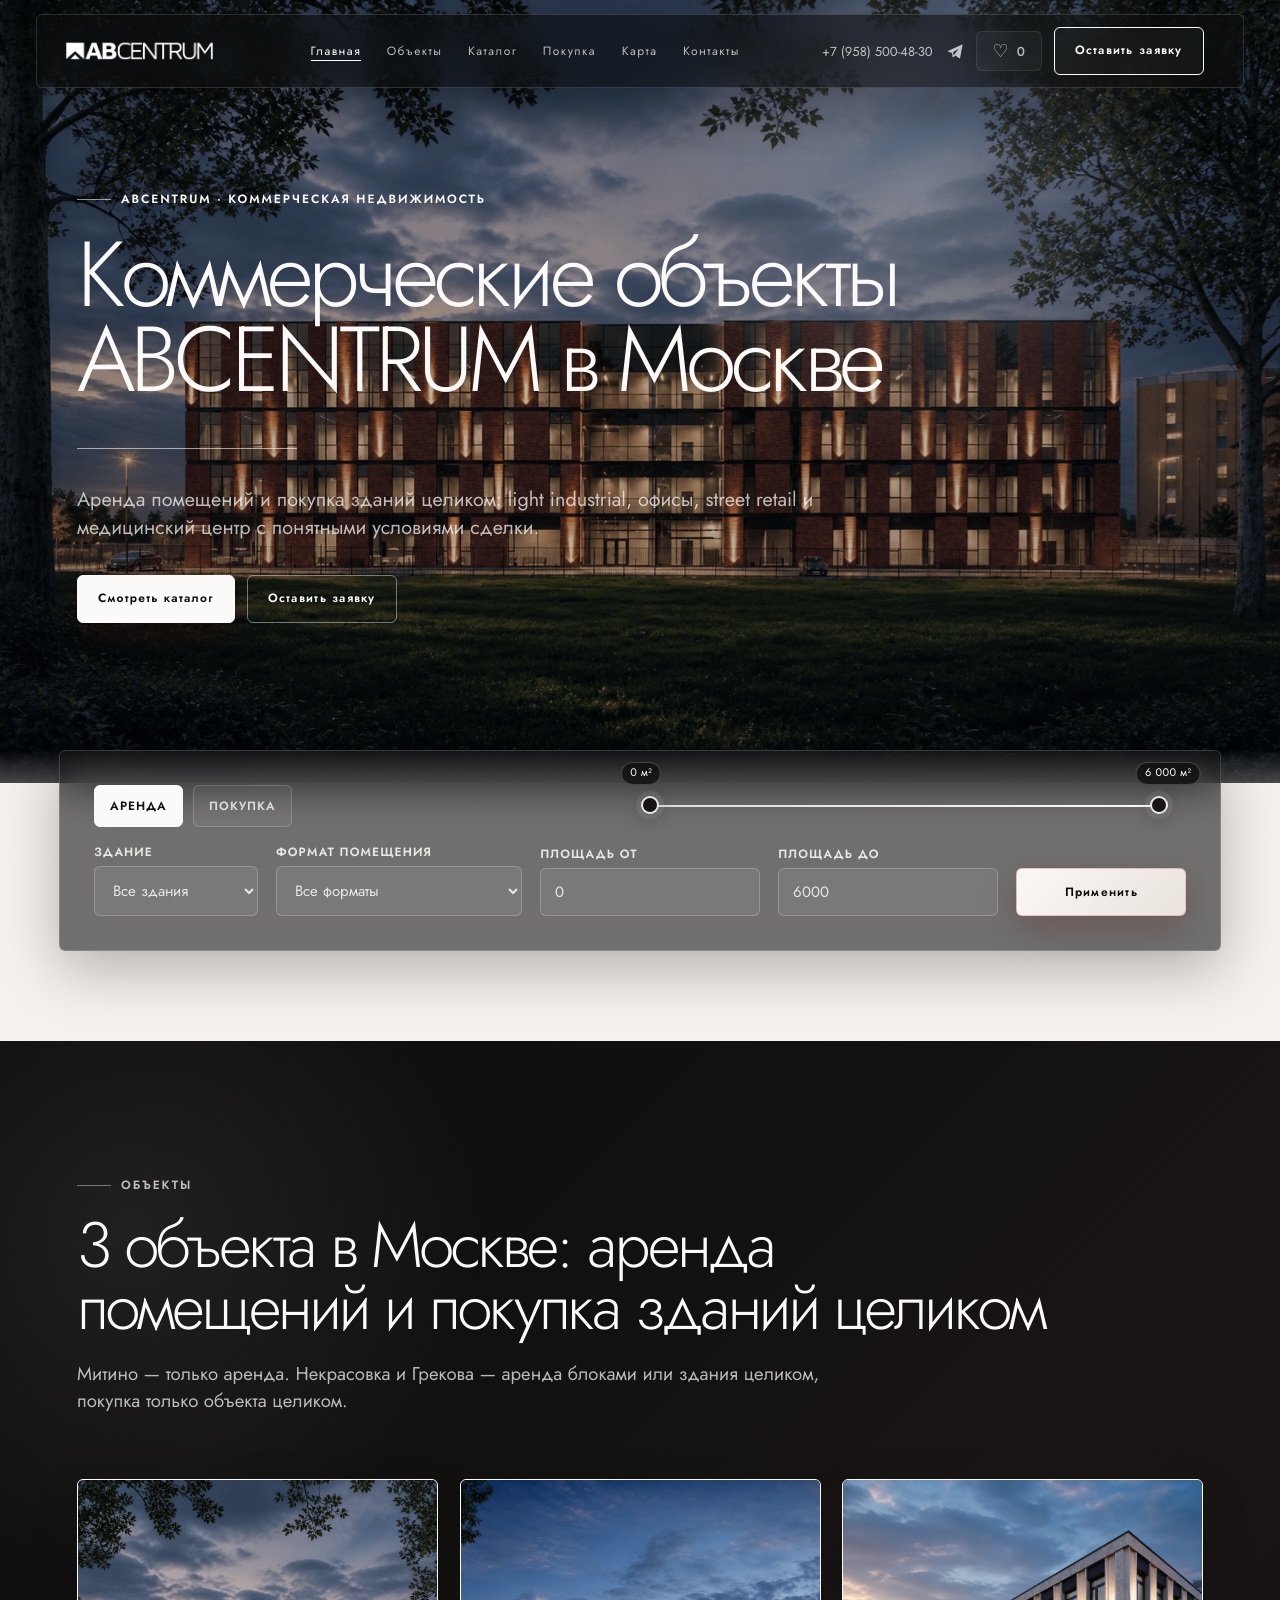
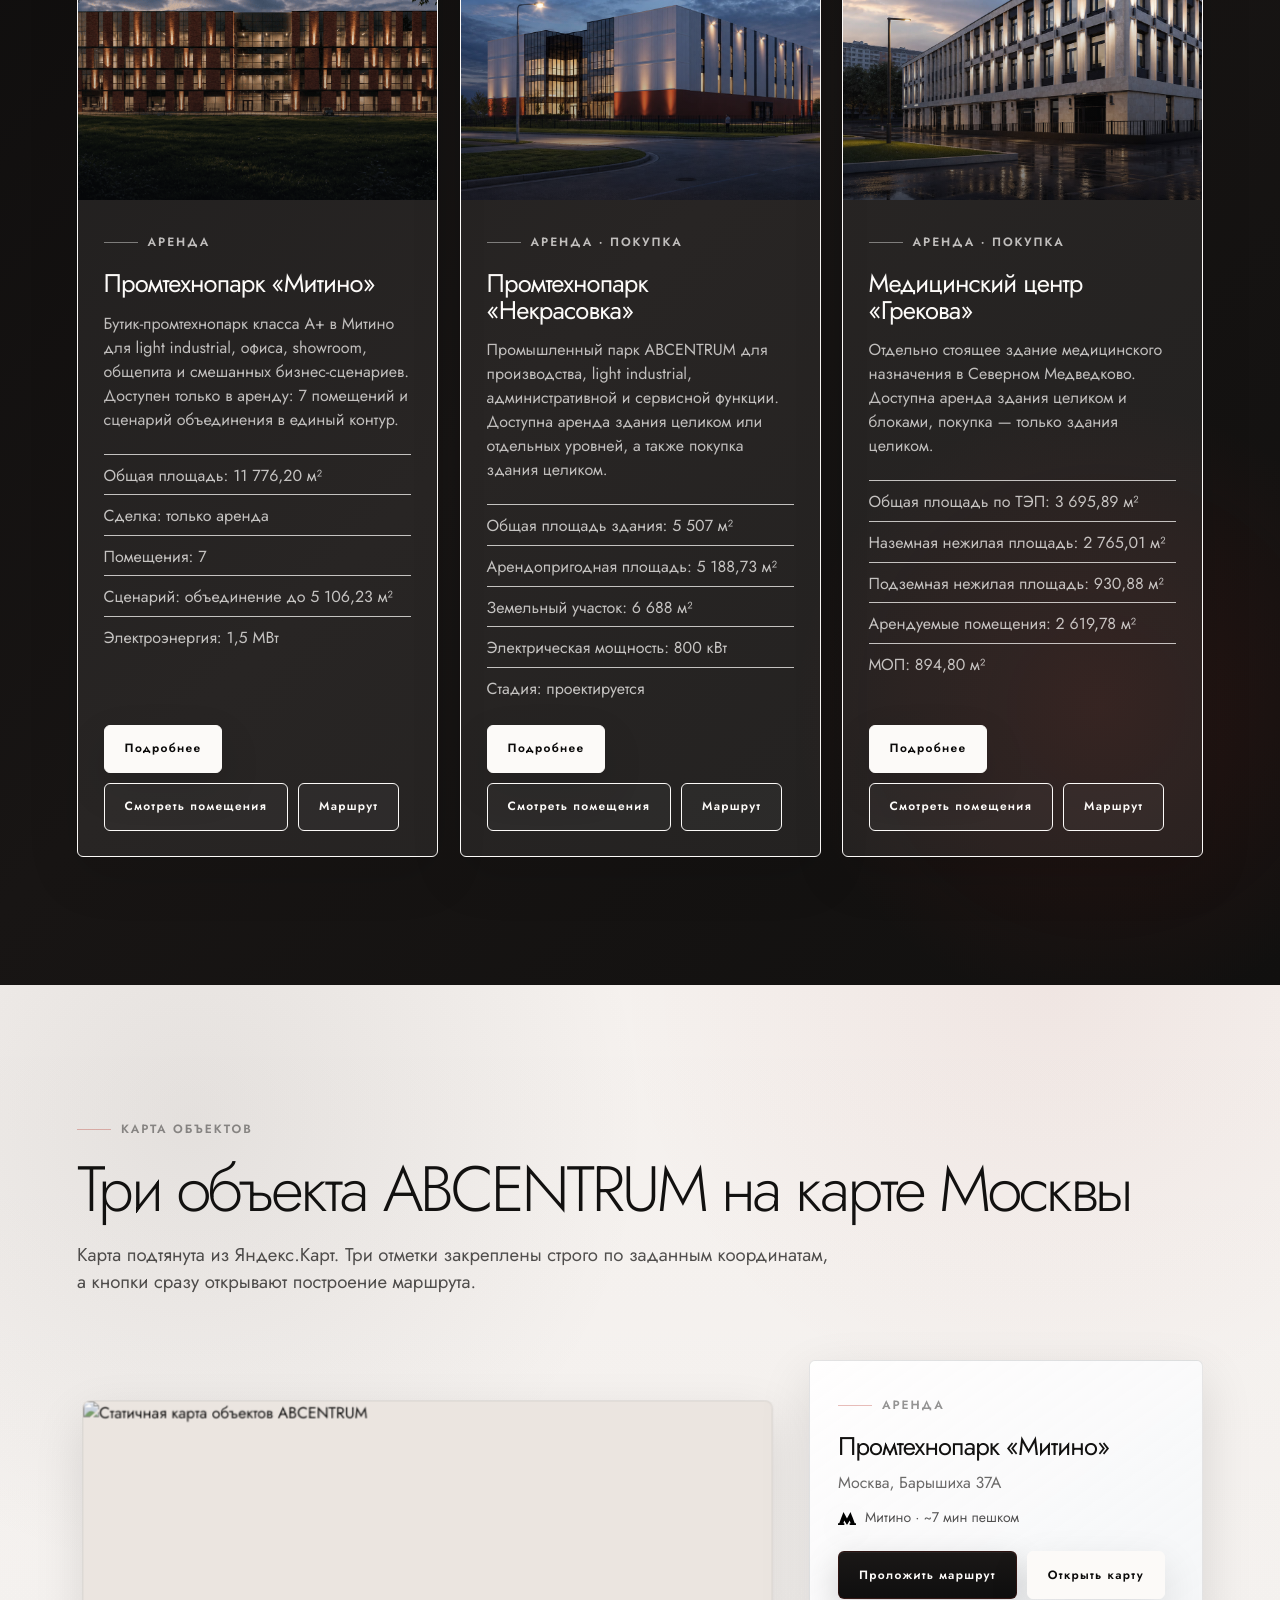
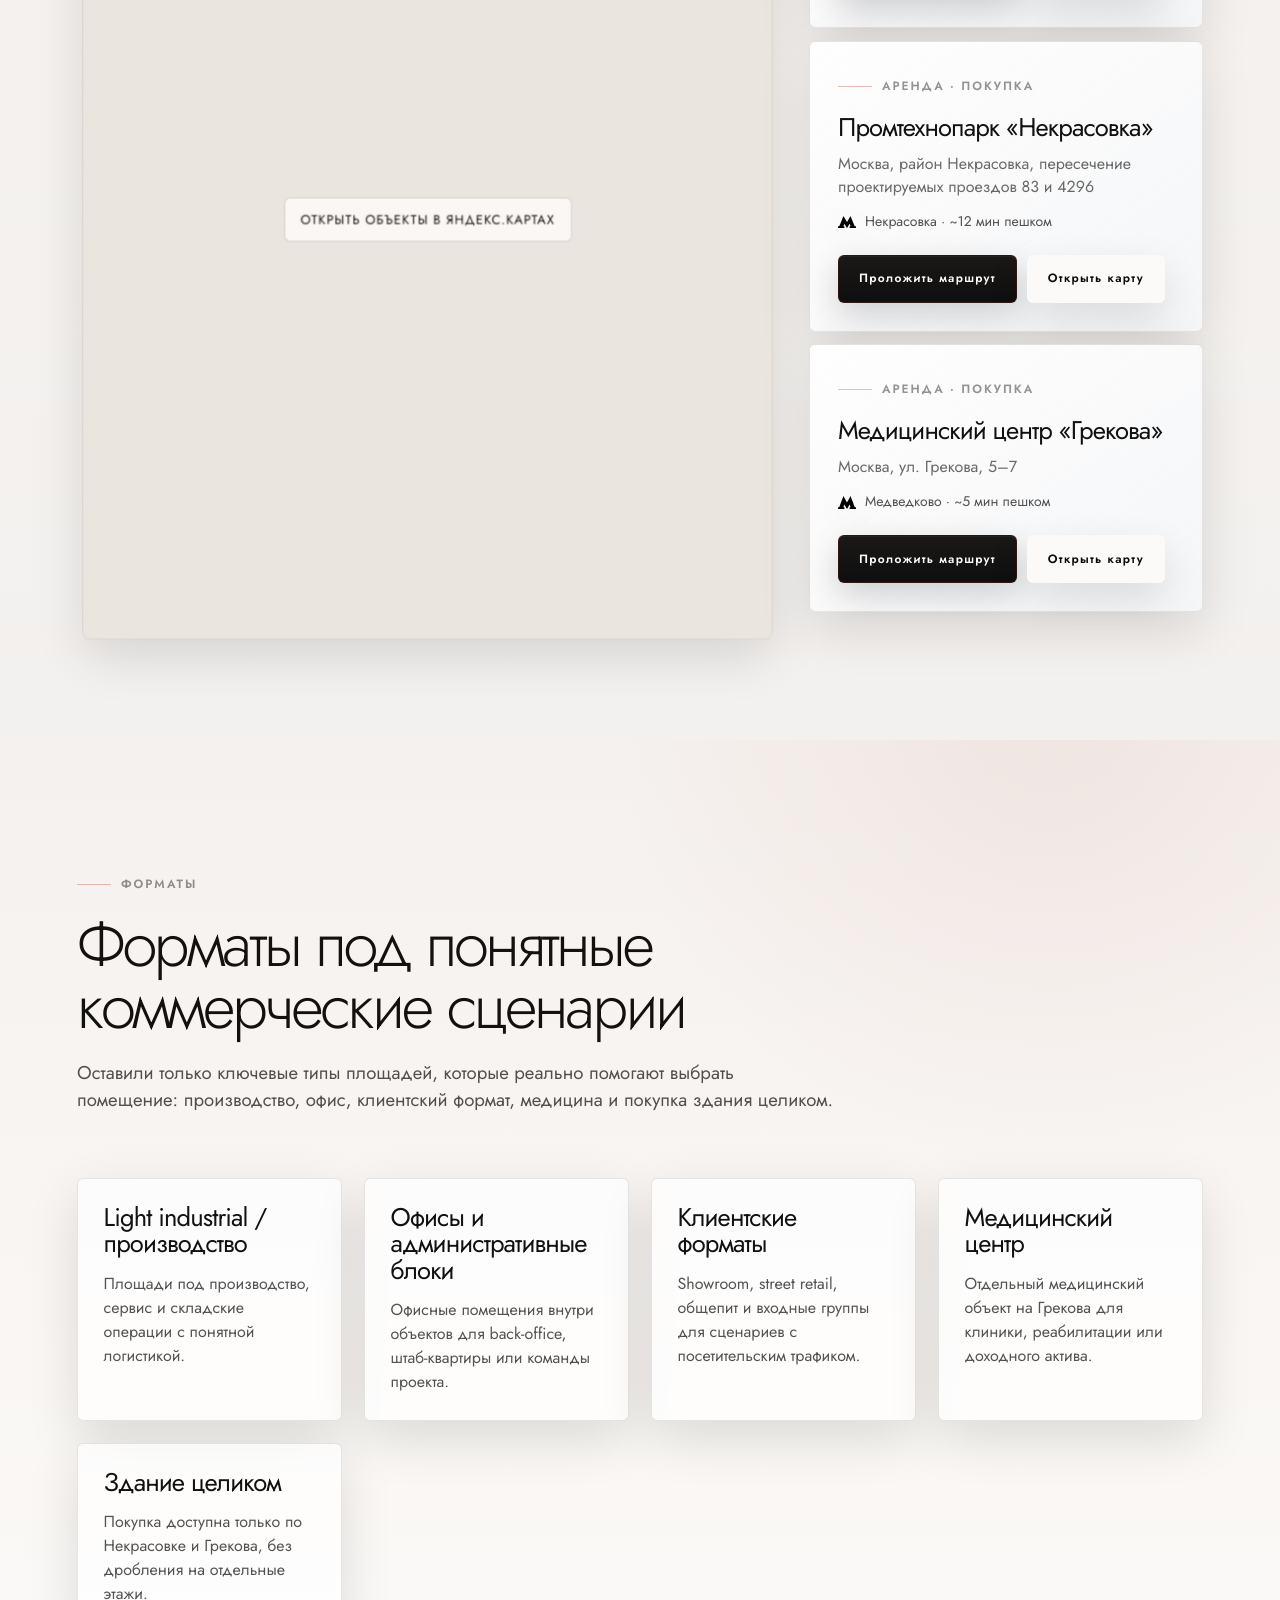
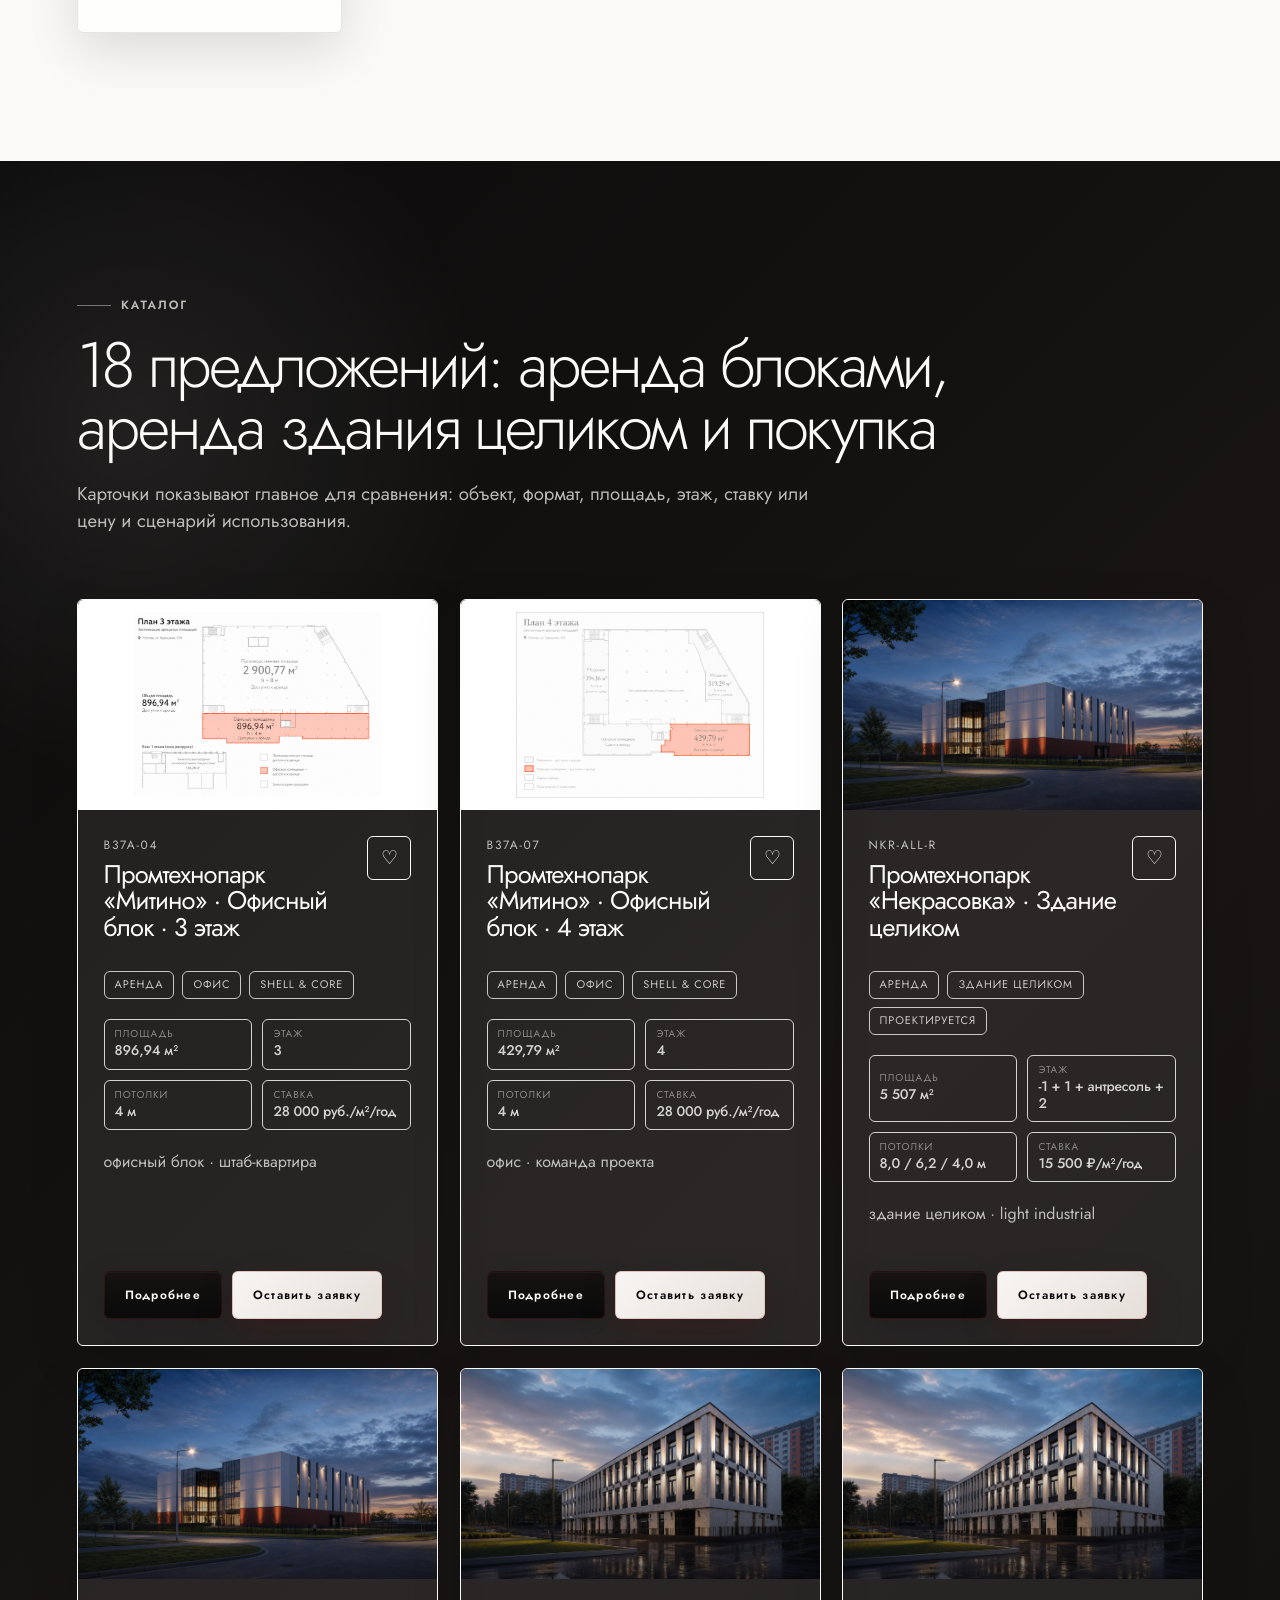
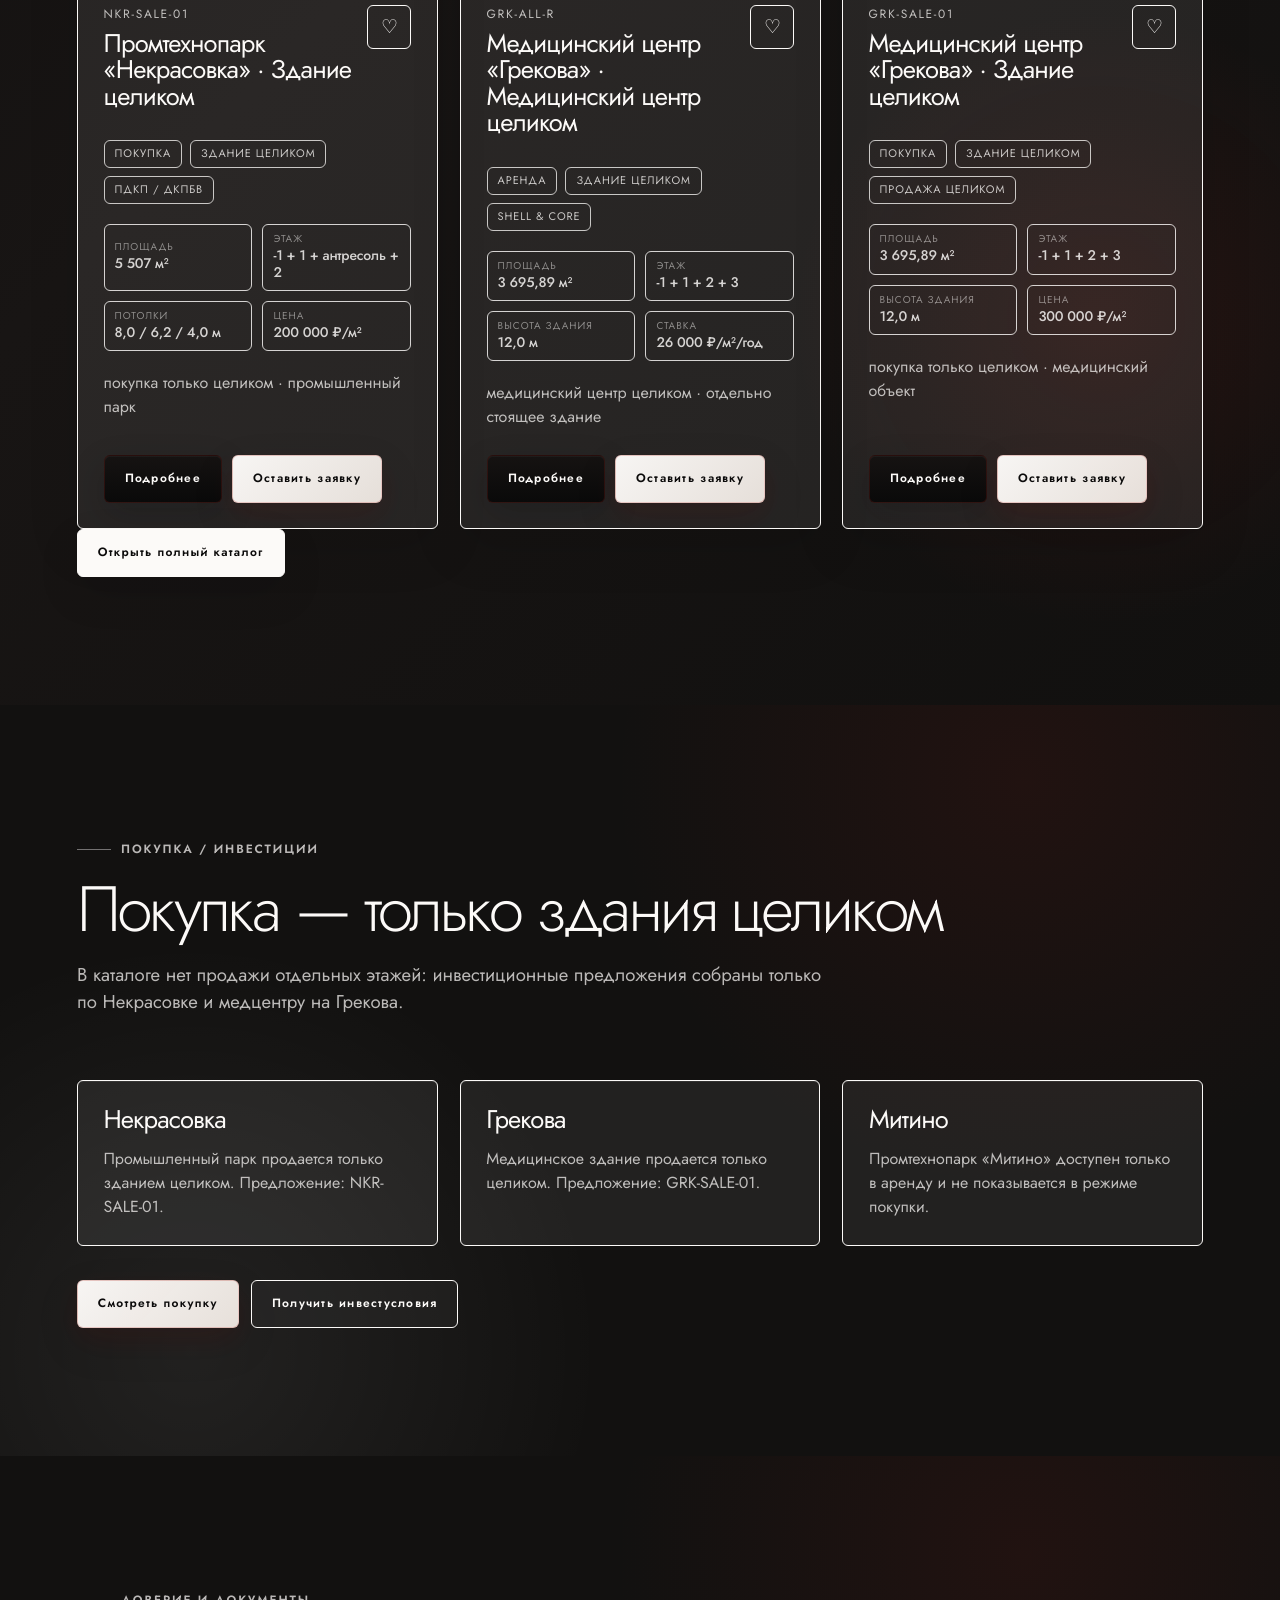
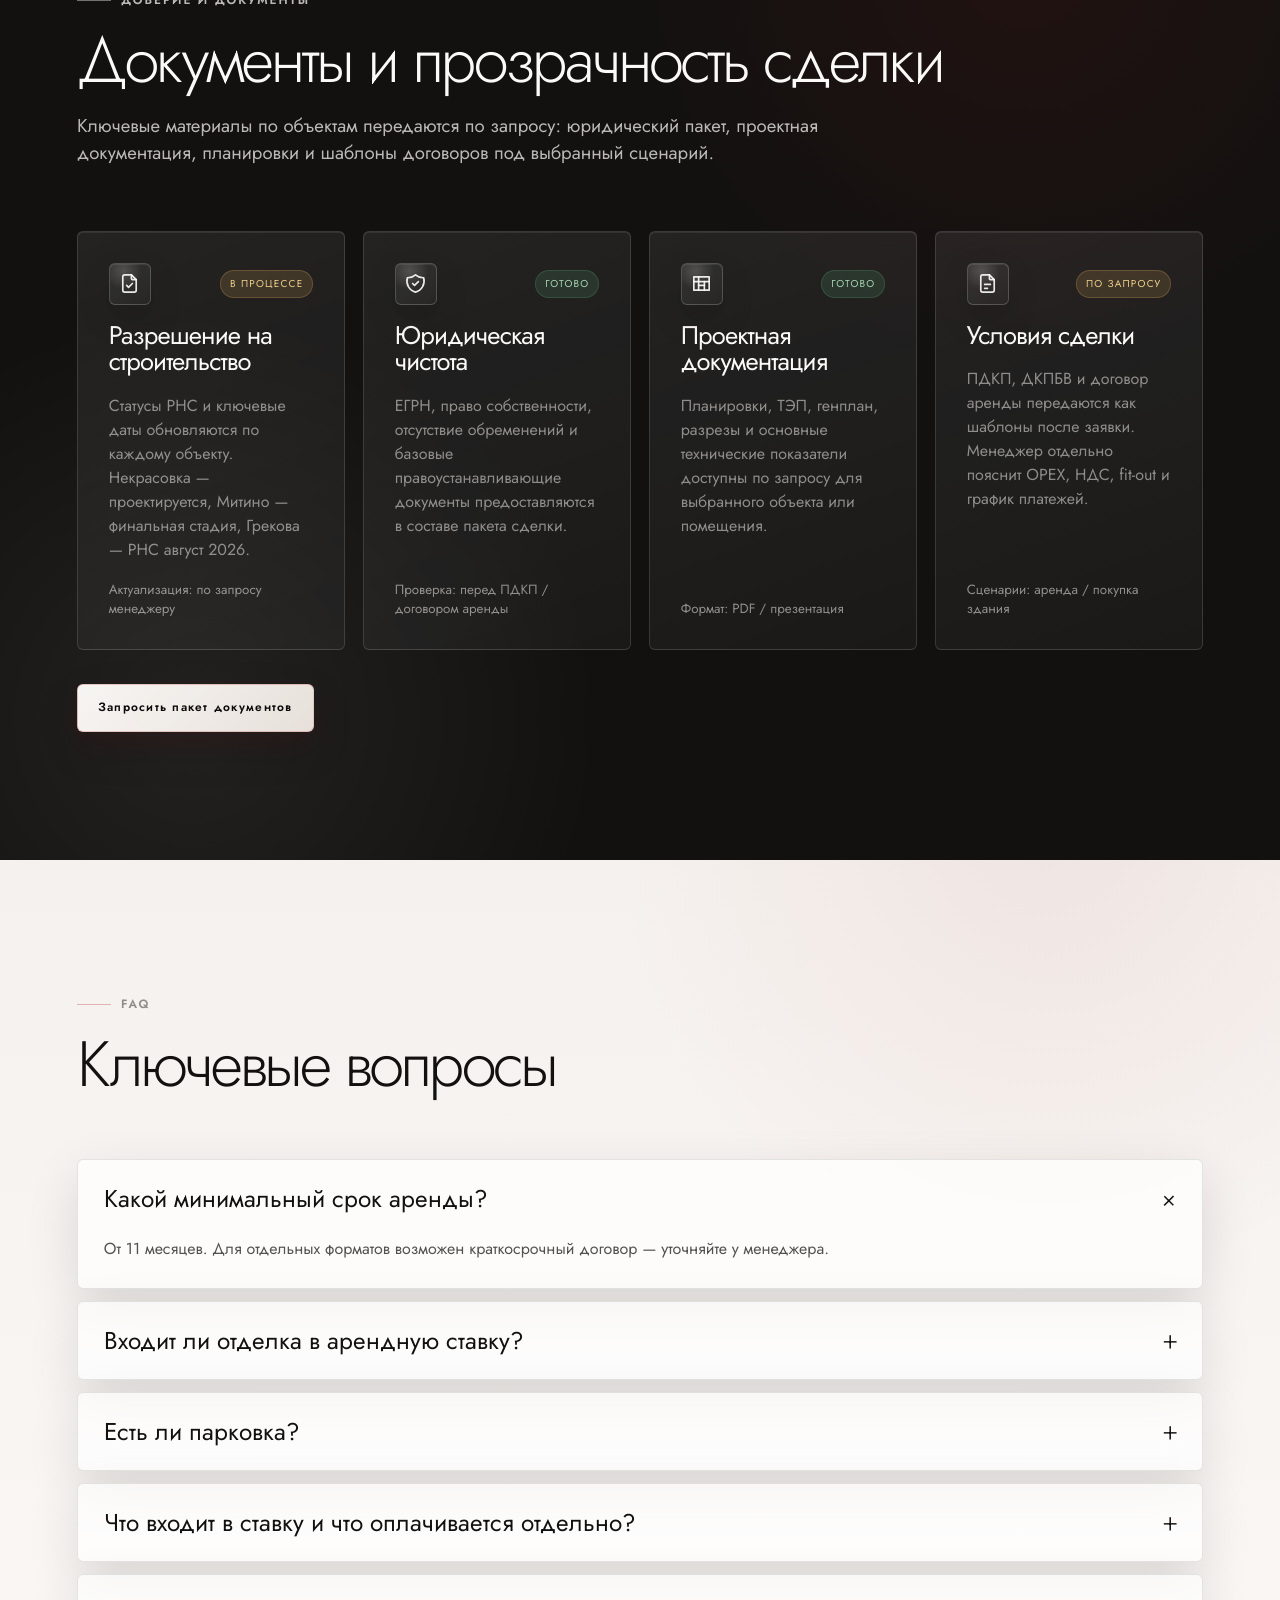
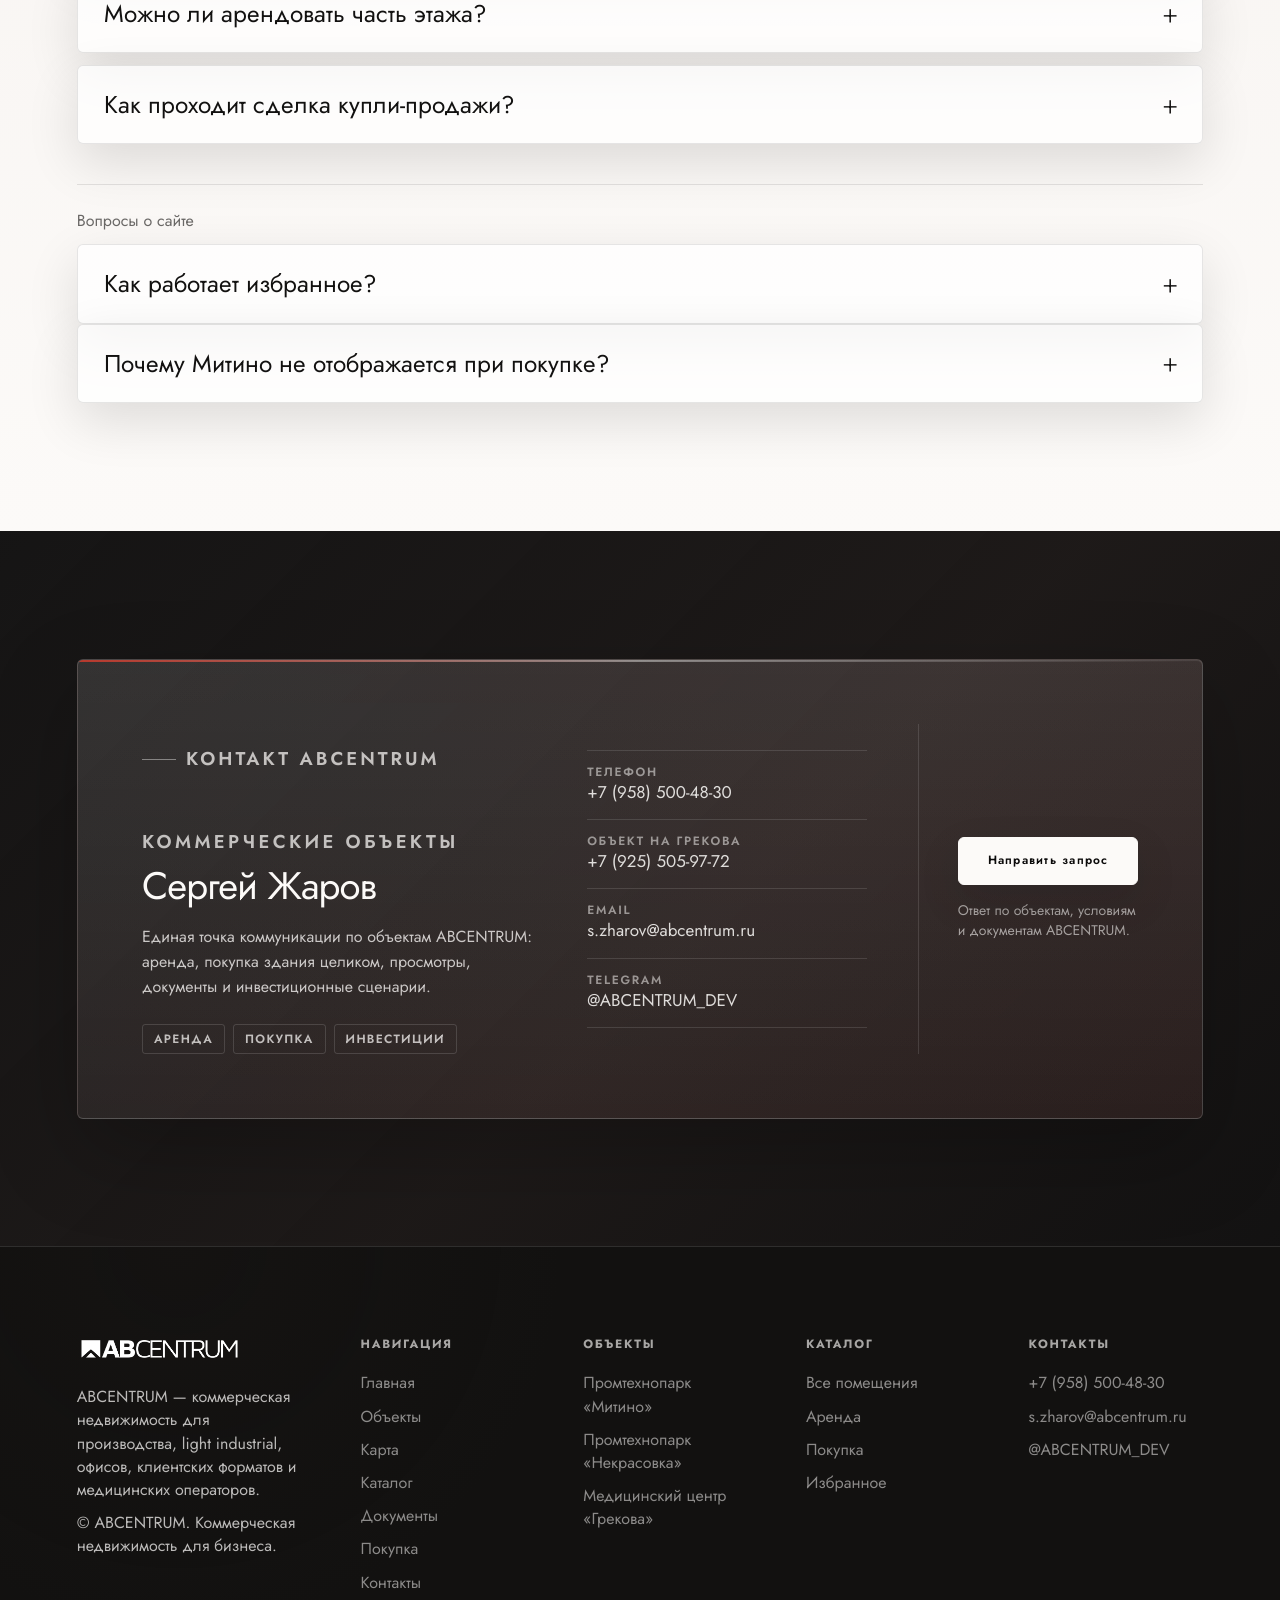
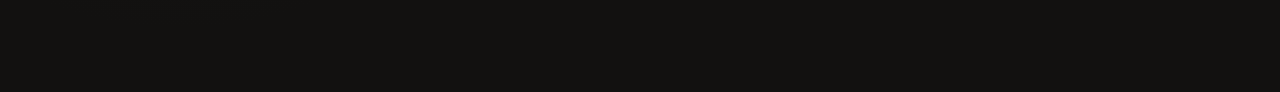
==== commit 3024c838: "Update contacts section and lobby heading" ====
--- a/index.html
+++ b/index.html
@@ -156,13 +156,22 @@
 
     <section class="contacts-section section-brand" id="contacts">
       <div class="contact-panel">
-        <div>
-          <p class="eyebrow">Контакты</p>
+        <div class="contact-intro">
+          <p class="eyebrow">Контакт ABCENTRUM</p>
+          <p class="contact-kicker">Коммерческие объекты</p>
           <h2>Сергей Жаров</h2>
-          <p>Основной контакт по подбору коммерческих помещений, просмотрам, условиям аренды и инвестиционным предложениям ABCENTRUM.</p>
+          <p class="contact-copy">Единая точка коммуникации по объектам ABCENTRUM: аренда, покупка здания целиком, просмотры, документы и инвестиционные сценарии.</p>
+          <div class="contact-tags" aria-label="Темы обращения">
+            <span>Аренда</span>
+            <span>Покупка</span>
+            <span>Инвестиции</span>
+          </div>
         </div>
         <div class="contact-links" data-contact-links></div>
-        <button class="btn btn-light" type="button" data-open-request data-context="Подбор помещения">Получить подборку помещений</button>
+        <div class="contact-actions">
+          <button class="btn btn-light" type="button" data-open-request data-context="Коммерческий запрос ABCENTRUM">Направить запрос</button>
+          <p>Ответ по объектам, условиям и документам ABCENTRUM.</p>
+        </div>
       </div>
     </section>
 
--- a/style.css
+++ b/style.css
@@ -121,7 +121,7 @@
   height: 3px;
   background: linear-gradient(90deg, var(--gold), var(--warm), var(--white));
   transform-origin: left center;
-  transition: width 0.12s linear;
+  transition: width 0.1s var(--ease-out);
 }
 
 .section-brand,
@@ -322,7 +322,7 @@
   line-height: 1.1;
   box-shadow: none;
   transform: translateZ(0);
-  transition: transform 0.32s var(--ease-out), border-color 0.32s ease, color 0.32s ease, background 0.32s ease, box-shadow 0.32s ease;
+  transition: transform 0.14s var(--ease-out), border-color 0.17s var(--ease-out), color 0.17s var(--ease-out), background 0.17s var(--ease-out), box-shadow 0.17s var(--ease-out);
 }
 
 .btn::before {
@@ -334,7 +334,7 @@
   background: linear-gradient(135deg, rgba(255,255,255,0.22), rgba(255,255,255,0));
   opacity: 0;
   transform: translateY(18px);
-  transition: opacity 0.32s ease, transform 0.32s var(--ease-out);
+  transition: opacity 0.24s var(--ease-out), transform 0.24s var(--ease-out);
 }
 
 .btn:hover,
@@ -836,7 +836,7 @@
   background: var(--brand);
   box-shadow: 0 0 0 5px rgba(255,255,255,0.08), 0 6px 18px rgba(8,10,15,0.28);
   cursor: ew-resize;
-  transition: transform 0.2s ease, box-shadow 0.2s ease;
+  transition: transform 0.18s var(--ease-out), box-shadow 0.18s var(--ease-out);
 }
 
 .range-slider input[type="range"]::-moz-range-thumb {
@@ -848,7 +848,7 @@
   background: var(--brand);
   box-shadow: 0 0 0 5px rgba(255,255,255,0.08), 0 6px 18px rgba(8,10,15,0.28);
   cursor: ew-resize;
-  transition: transform 0.2s ease, box-shadow 0.2s ease;
+  transition: transform 0.18s var(--ease-out), box-shadow 0.18s var(--ease-out);
 }
 
 .range-slider input[type="range"]:focus-visible::-webkit-slider-thumb,
@@ -958,7 +958,7 @@
   letter-spacing: 0;
   font-size: 15px;
   font-weight: 400;
-  transition: border-color 0.2s ease, box-shadow 0.2s ease, background 0.2s ease;
+  transition: border-color 0.18s var(--ease-out), box-shadow 0.18s var(--ease-out), background 0.18s var(--ease-out);
 }
 
 .field textarea {
@@ -1004,7 +1004,7 @@
 
 .text-reveal h2 span {
   color: rgba(255,255,255,0.28);
-  transition: color 0.5s ease, opacity 0.5s ease;
+  transition: color 0.42s var(--ease-out), opacity 0.42s var(--ease-out);
 }
 
 .text-reveal h2 span.is-visible {
@@ -1144,7 +1144,7 @@
   pointer-events: none;
   background: radial-gradient(circle at 25% 0%, rgba(255,255,255,0.2), transparent 34%);
   opacity: 0;
-  transition: opacity 0.35s ease;
+  transition: opacity 0.28s var(--ease-out);
 }
 
 .object-card:hover,
@@ -1674,7 +1674,7 @@
 .faq-item {
   border-color: var(--dark-line);
   background: rgba(255, 255, 255, 0.72);
-  transition: background 0.25s ease, border-color 0.25s ease;
+  transition: background 0.22s var(--ease-out), border-color 0.22s var(--ease-out);
 }
 
 .faq-item button {
@@ -1705,18 +1705,27 @@
   transform: translateY(-50%) rotate(45deg);
 }
 
+.faq-answer {
+  display: grid;
+  grid-template-rows: 0fr;
+  transition: grid-template-rows 0.38s var(--ease-out);
+}
+
+.faq-item.is-open .faq-answer {
+  grid-template-rows: 1fr;
+}
+
 .faq-item p {
-  display: grid;
-  grid-template-rows: 0fr;
+  overflow: hidden;
+  min-height: 0;
   padding: 0 26px;
   color: currentColor;
   opacity: 0;
   line-height: 1.52;
-  transition: grid-template-rows 0.35s var(--ease-out), opacity 0.25s ease, padding 0.25s ease;
+  transition: opacity 0.28s var(--ease-out), padding 0.28s var(--ease-out);
 }
 
 .faq-item.is-open p {
-  display: block;
   padding: 0 26px 26px;
   opacity: 0.72;
 }
@@ -1972,7 +1981,7 @@
   opacity: 0;
   background: rgba(2, 6, 14, 0.66);
   backdrop-filter: blur(8px);
-  transition: opacity 0.28s ease;
+  transition: opacity 0.28s var(--ease-out);
 }
 
 .drawer.is-open,
@@ -5565,12 +5574,12 @@
 .has-principled-motion .map-marker-item {
   transform-origin: center;
   transition:
-    transform var(--motion-base) var(--ease-follow),
-    border-color var(--motion-base) var(--ease-out),
-    background var(--motion-base) var(--ease-out),
-    color var(--motion-base) var(--ease-out),
-    box-shadow var(--motion-base) var(--ease-out),
-    opacity var(--motion-base) var(--ease-out);
+    transform 160ms var(--ease-follow),
+    border-color 200ms var(--ease-out),
+    background 200ms var(--ease-out),
+    color 200ms var(--ease-out),
+    box-shadow 200ms var(--ease-out),
+    opacity 200ms var(--ease-out);
 }
 
 .has-principled-motion .btn:hover,
@@ -5628,12 +5637,12 @@
 .has-principled-motion .map-object-card {
   transform-origin: 50% 82%;
   transition:
-    transform 620ms var(--ease-follow),
-    border-color 420ms var(--ease-out),
-    background 420ms var(--ease-out),
-    box-shadow 520ms var(--ease-out),
-    opacity 520ms var(--ease-out),
-    filter 520ms var(--ease-out);
+    transform 360ms var(--ease-follow),
+    border-color 280ms var(--ease-out),
+    background 280ms var(--ease-out),
+    box-shadow 360ms var(--ease-out),
+    opacity 360ms var(--ease-out),
+    filter 360ms var(--ease-out);
 }
 
 .has-principled-motion .object-card:hover,
@@ -5675,9 +5684,9 @@
 .has-principled-motion .map-marker-number,
 .has-principled-motion .map-object-card h3 span {
   transition:
-    transform 520ms var(--ease-follow),
-    background 360ms var(--ease-out),
-    box-shadow 360ms var(--ease-out);
+    transform 300ms var(--ease-follow),
+    background 240ms var(--ease-out),
+    box-shadow 240ms var(--ease-out);
 }
 
 .has-principled-motion .map-marker-item:hover .map-marker-number,
@@ -5691,9 +5700,9 @@
 .has-principled-motion .modal-panel,
 .has-principled-motion .filters-panel {
   transition:
-    transform 620ms var(--ease-follow),
-    opacity 420ms var(--ease-out),
-    box-shadow 420ms var(--ease-out);
+    transform 480ms var(--ease-follow),
+    opacity 320ms var(--ease-out),
+    box-shadow 320ms var(--ease-out);
 }
 
 .has-principled-motion .modal-panel {
@@ -5863,7 +5872,7 @@
   border-radius: 999px;
   background: currentColor;
   transform-origin: center;
-  transition: transform 0.38s cubic-bezier(0.2, 0.9, 0.2, 1), opacity 0.22s ease, width 0.32s ease;
+  transition: transform 0.38s cubic-bezier(0.2, 0.9, 0.2, 1), opacity 0.22s var(--ease-out), width 0.32s var(--ease-out);
 }
 
 .menu-toggle-line:nth-child(1) { transform: translate(-50%, -8px); }
@@ -6154,7 +6163,7 @@
   background: rgba(255, 255, 255, 0.045);
   color: rgba(252, 250, 248, 0.78);
   border-color: rgba(255, 255, 255, 0.18);
-  transition: background 0.2s ease, color 0.2s ease, border-color 0.2s ease, transform 0.2s ease;
+  transition: background 0.18s var(--ease-out), color 0.18s var(--ease-out), border-color 0.18s var(--ease-out), transform 0.18s var(--ease-out);
 }
 
 .segmented button.is-active,
@@ -6372,15 +6381,13 @@
 }
 
 .faq-answer {
-  max-height: 0;
-  overflow: hidden;
-  transition: max-height 0.3s ease, opacity 0.3s ease;
-  opacity: 0;
+  display: grid;
+  grid-template-rows: 0fr;
+  transition: grid-template-rows 0.38s var(--ease-out);
 }
 
 .faq-item.is-open .faq-answer {
-  max-height: 260px;
-  opacity: 1;
+  grid-template-rows: 1fr;
 }
 
 .faq-item > p {
@@ -6589,3 +6596,199 @@
   height: 20px;
   flex-basis: 20px;
 }
+
+/* Corporate contact module */
+.contacts-section {
+  scroll-margin-top: 124px;
+  background:
+    linear-gradient(135deg, rgba(12, 11, 11, 0.96) 0%, rgba(25, 21, 20, 0.98) 55%, rgba(14, 13, 13, 0.98) 100%);
+}
+
+.contact-panel {
+  position: relative;
+  grid-template-columns: minmax(0, 1fr) minmax(280px, 0.68fr) minmax(220px, 0.4fr);
+  align-items: stretch;
+  gap: clamp(28px, 4vw, 64px);
+  border-color: rgba(255, 255, 255, 0.16);
+  background:
+    linear-gradient(180deg, rgba(255, 255, 255, 0.105), rgba(255, 255, 255, 0.045)),
+    linear-gradient(135deg, rgba(255, 255, 255, 0.025), rgba(179, 38, 27, 0.075));
+  box-shadow: 0 32px 90px rgba(0, 0, 0, 0.24), inset 0 1px 0 rgba(255, 255, 255, 0.08);
+}
+
+.contact-panel::before {
+  content: "";
+  position: absolute;
+  inset: 0 0 auto;
+  height: 2px;
+  background: linear-gradient(90deg, rgba(203, 58, 44, 0.86), rgba(252, 250, 248, 0.42), rgba(203, 58, 44, 0));
+}
+
+.contact-intro {
+  display: grid;
+  align-content: center;
+}
+
+.contact-panel .eyebrow {
+  margin-bottom: clamp(22px, 3vw, 34px);
+}
+
+.contact-kicker {
+  margin: 0;
+  color: rgba(252, 250, 248, 0.58);
+  font-size: 13px;
+  font-weight: 600;
+  line-height: 1.1;
+  letter-spacing: 0.18em;
+  text-transform: uppercase;
+}
+
+.contact-panel .contact-intro h2 {
+  margin-top: 10px;
+  font-size: clamp(30px, 3vw, 48px);
+  font-weight: 400;
+  letter-spacing: -0.025em;
+  line-height: 1.08;
+}
+
+.contact-panel .contact-copy {
+  max-width: 680px;
+  margin-top: 18px;
+  color: rgba(252, 250, 248, 0.76);
+  font-size: clamp(16px, 1.12vw, 19px);
+  line-height: 1.55;
+  opacity: 1;
+}
+
+.contact-tags {
+  display: flex;
+  flex-wrap: wrap;
+  gap: 8px;
+  margin-top: 24px;
+}
+
+.contact-tags span {
+  display: inline-flex;
+  align-items: center;
+  min-height: 30px;
+  padding: 7px 11px;
+  border: 1px solid rgba(255, 255, 255, 0.14);
+  border-radius: var(--radius-xs);
+  color: rgba(252, 250, 248, 0.72);
+  font-size: 12px;
+  font-weight: 600;
+  line-height: 1;
+  letter-spacing: 0.11em;
+  text-transform: uppercase;
+}
+
+.contact-panel .contact-links {
+  align-content: center;
+  gap: 0;
+  font-size: 16px;
+}
+
+.contact-panel .contact-links a {
+  display: grid;
+  gap: 5px;
+  padding: 15px 0;
+  border-bottom: 1px solid rgba(255, 255, 255, 0.12);
+  opacity: 1;
+}
+
+.contact-panel .contact-links a:first-child {
+  border-top: 1px solid rgba(255, 255, 255, 0.12);
+}
+
+.contact-panel .contact-links a::after {
+  display: none;
+}
+
+.contact-panel .contact-links span {
+  color: rgba(252, 250, 248, 0.52);
+  font-size: 12px;
+  font-weight: 600;
+  line-height: 1;
+  letter-spacing: 0.14em;
+  text-transform: uppercase;
+}
+
+.contact-panel .contact-links strong {
+  color: rgba(252, 250, 248, 0.86);
+  font-size: clamp(17px, 1.18vw, 20px);
+  font-weight: 400;
+  line-height: 1.25;
+}
+
+.contact-panel .contact-links a:hover,
+.contact-panel .contact-links a:focus-visible {
+  color: var(--white);
+  transform: translateX(4px);
+}
+
+.contact-actions {
+  display: flex;
+  flex-direction: column;
+  justify-content: center;
+  align-items: flex-start;
+  gap: 16px;
+  min-width: 0;
+  padding-left: clamp(22px, 3vw, 42px);
+  border-left: 1px solid rgba(255, 255, 255, 0.12);
+}
+
+.contact-actions .btn {
+  width: 100%;
+  justify-content: center;
+  white-space: nowrap;
+}
+
+.contact-actions p {
+  max-width: 250px;
+  margin: 0;
+  color: rgba(252, 250, 248, 0.58);
+  font-size: 14px;
+  line-height: 1.45;
+  opacity: 1;
+}
+
+@media (max-width: 1240px) {
+  .contact-panel {
+    grid-template-columns: 1fr;
+  }
+
+  .contact-actions {
+    padding-left: 0;
+    padding-top: 22px;
+    border-left: 0;
+    border-top: 1px solid rgba(255, 255, 255, 0.12);
+  }
+
+  .contact-actions .btn {
+    width: auto;
+  }
+}
+
+@media (max-width: 760px) {
+  .contacts-section {
+    scroll-margin-top: 104px;
+  }
+
+  .contact-panel {
+    gap: 24px;
+    padding: 24px;
+  }
+
+  .contact-panel .contact-intro h2 {
+    font-size: clamp(28px, 9vw, 38px);
+  }
+
+  .contact-tags {
+    gap: 6px;
+  }
+
+  .contact-actions .btn {
+    width: 100%;
+    white-space: normal;
+  }
+}
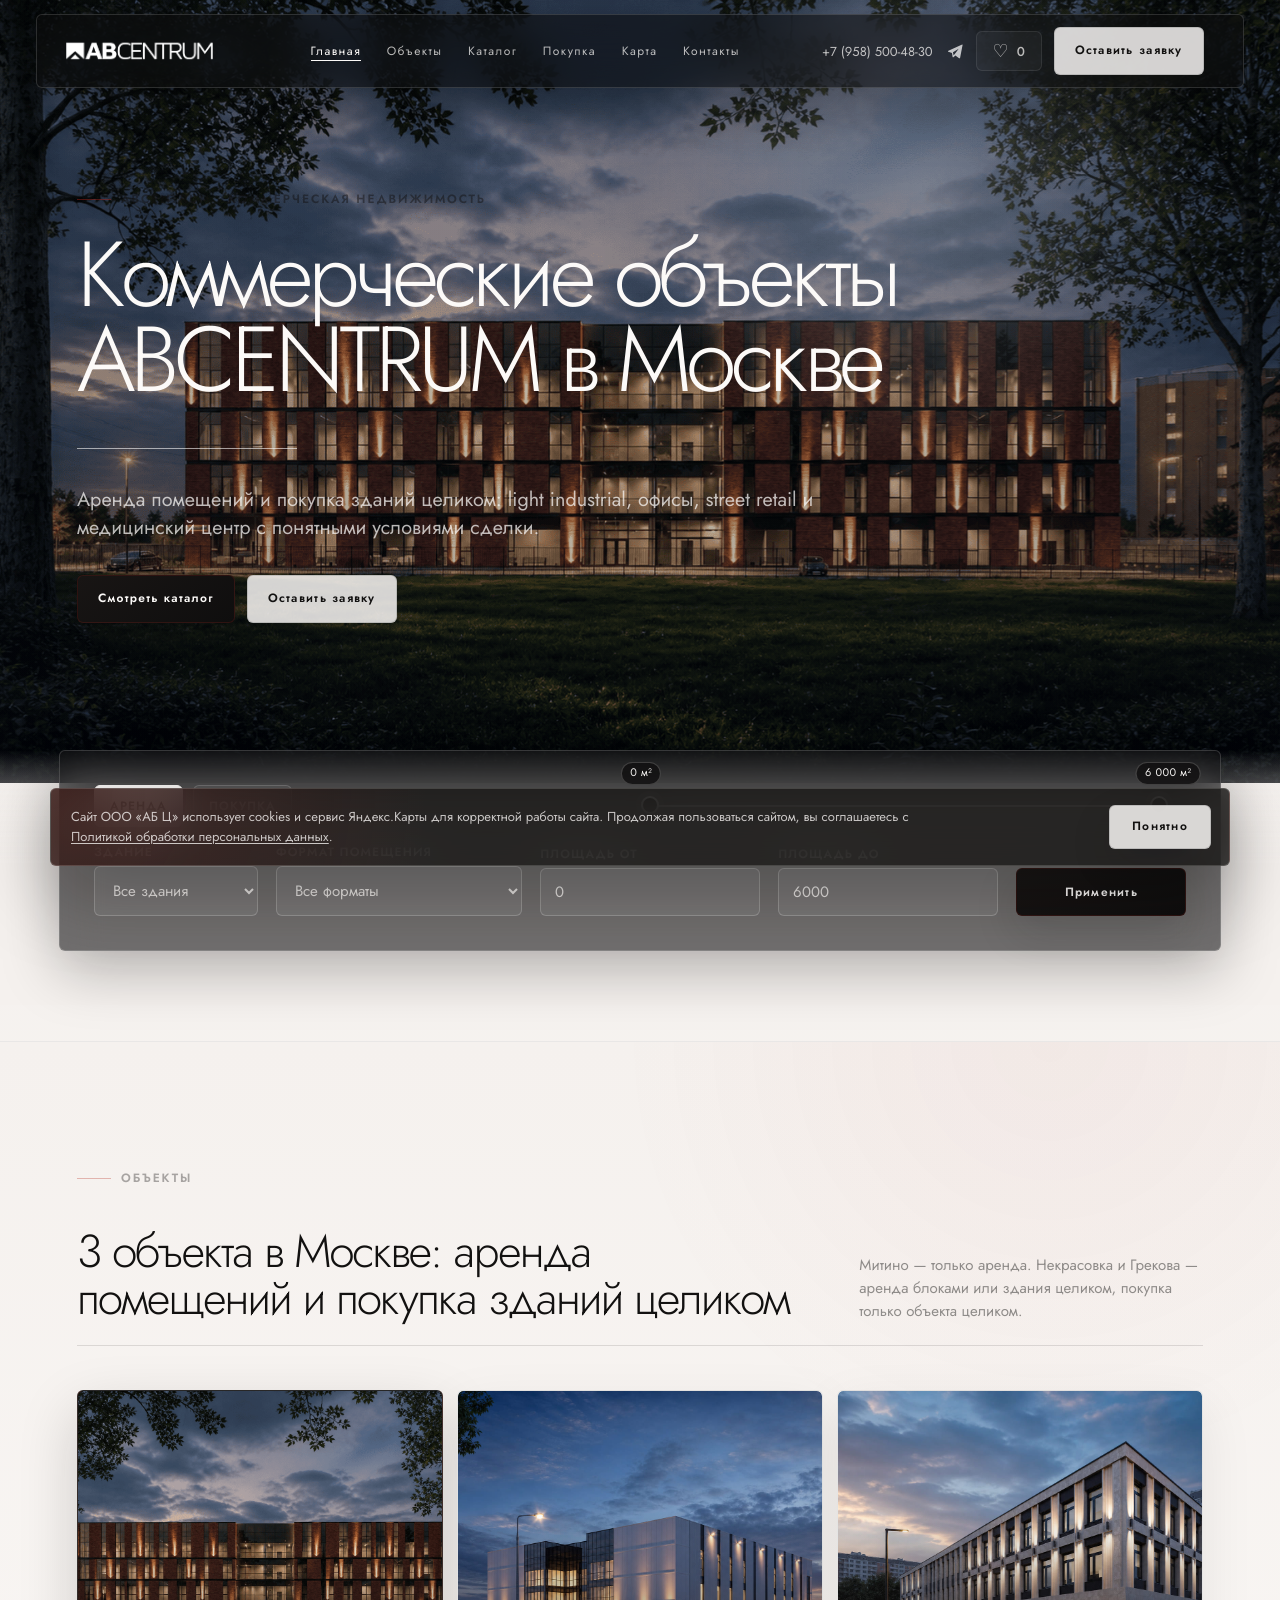
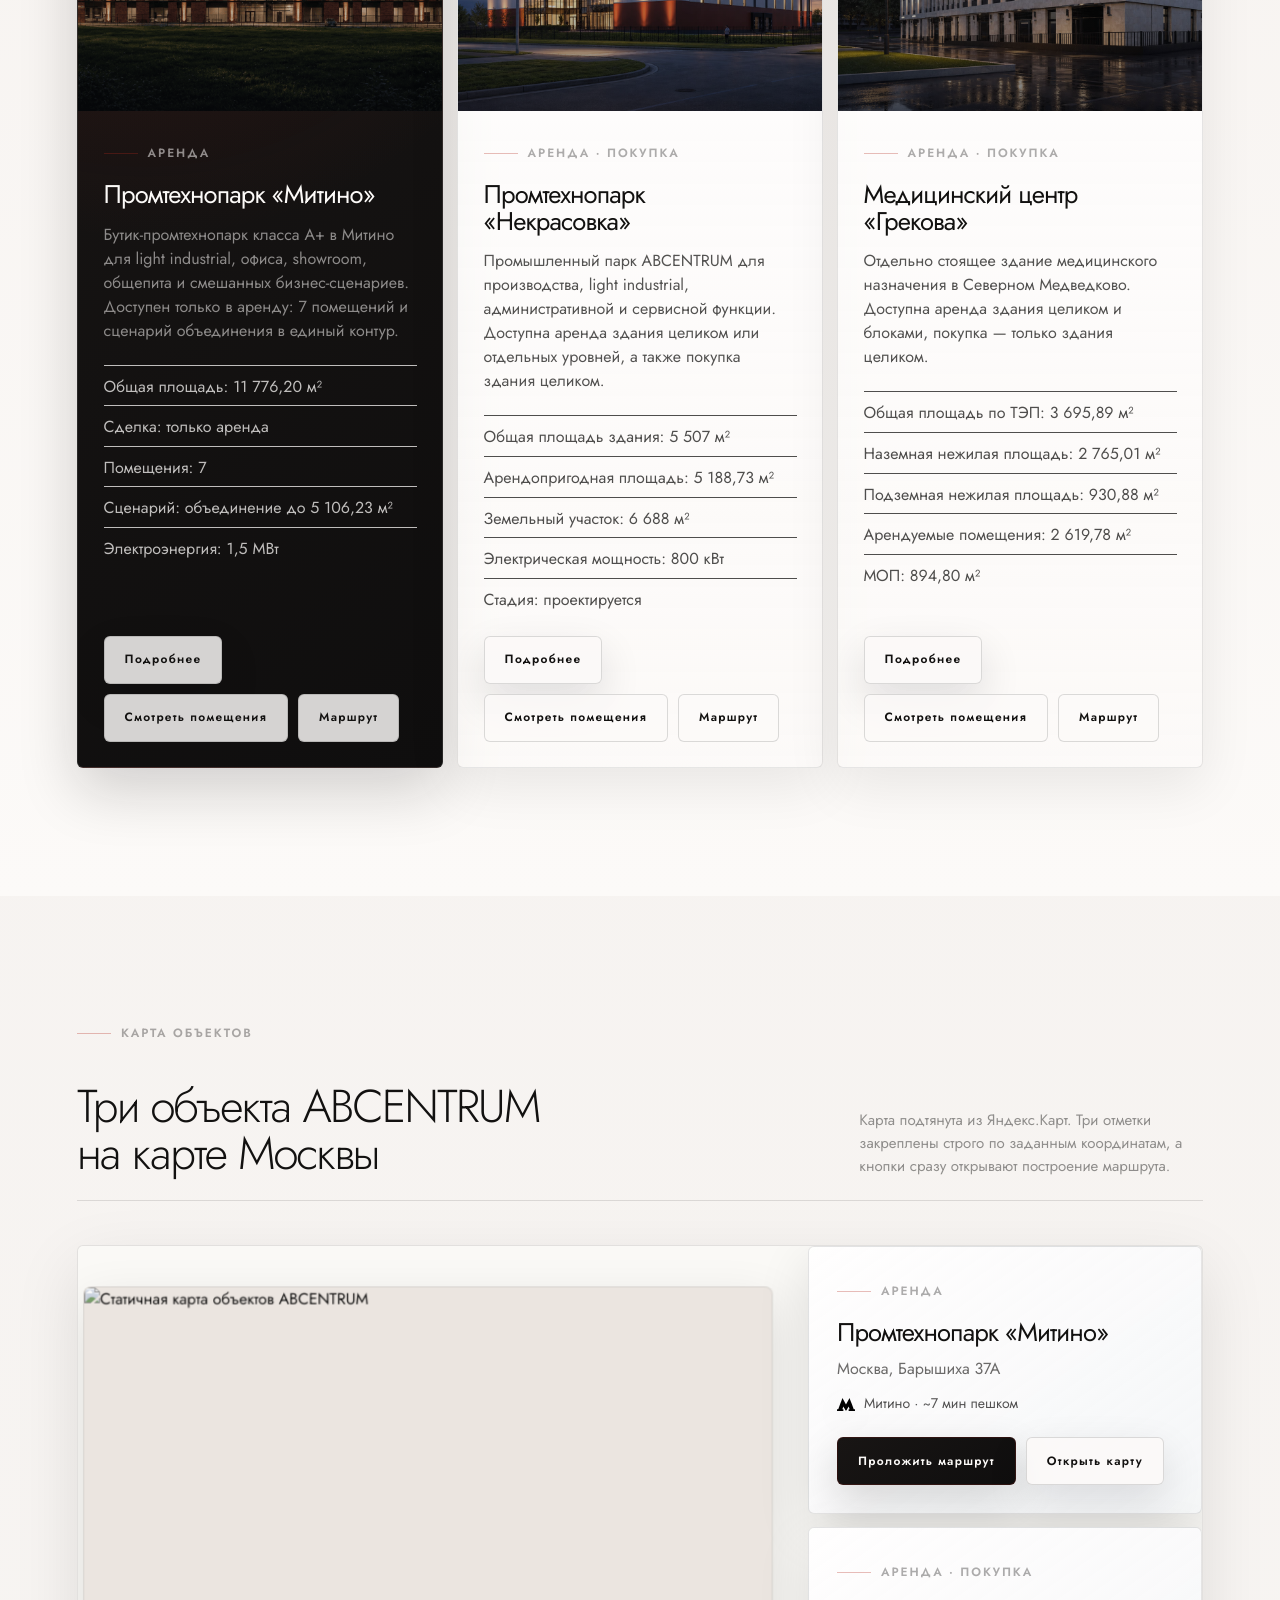
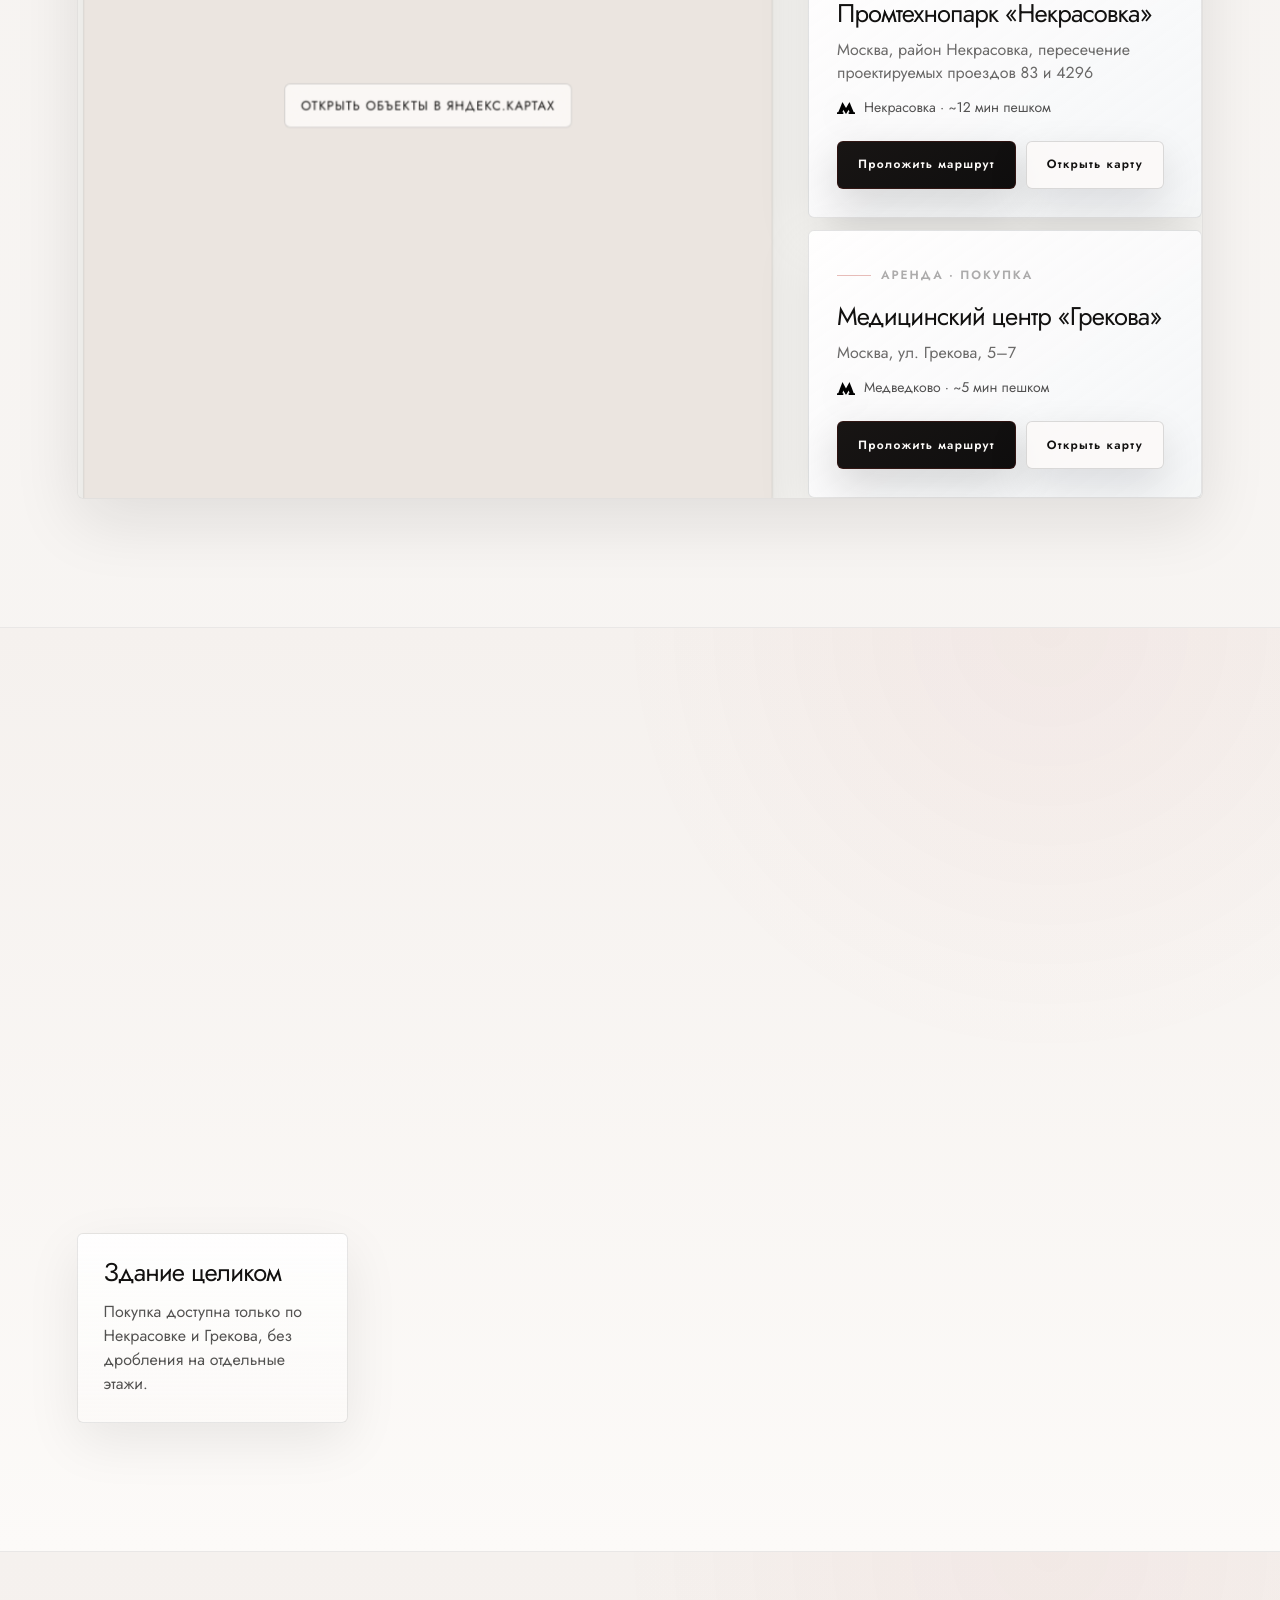
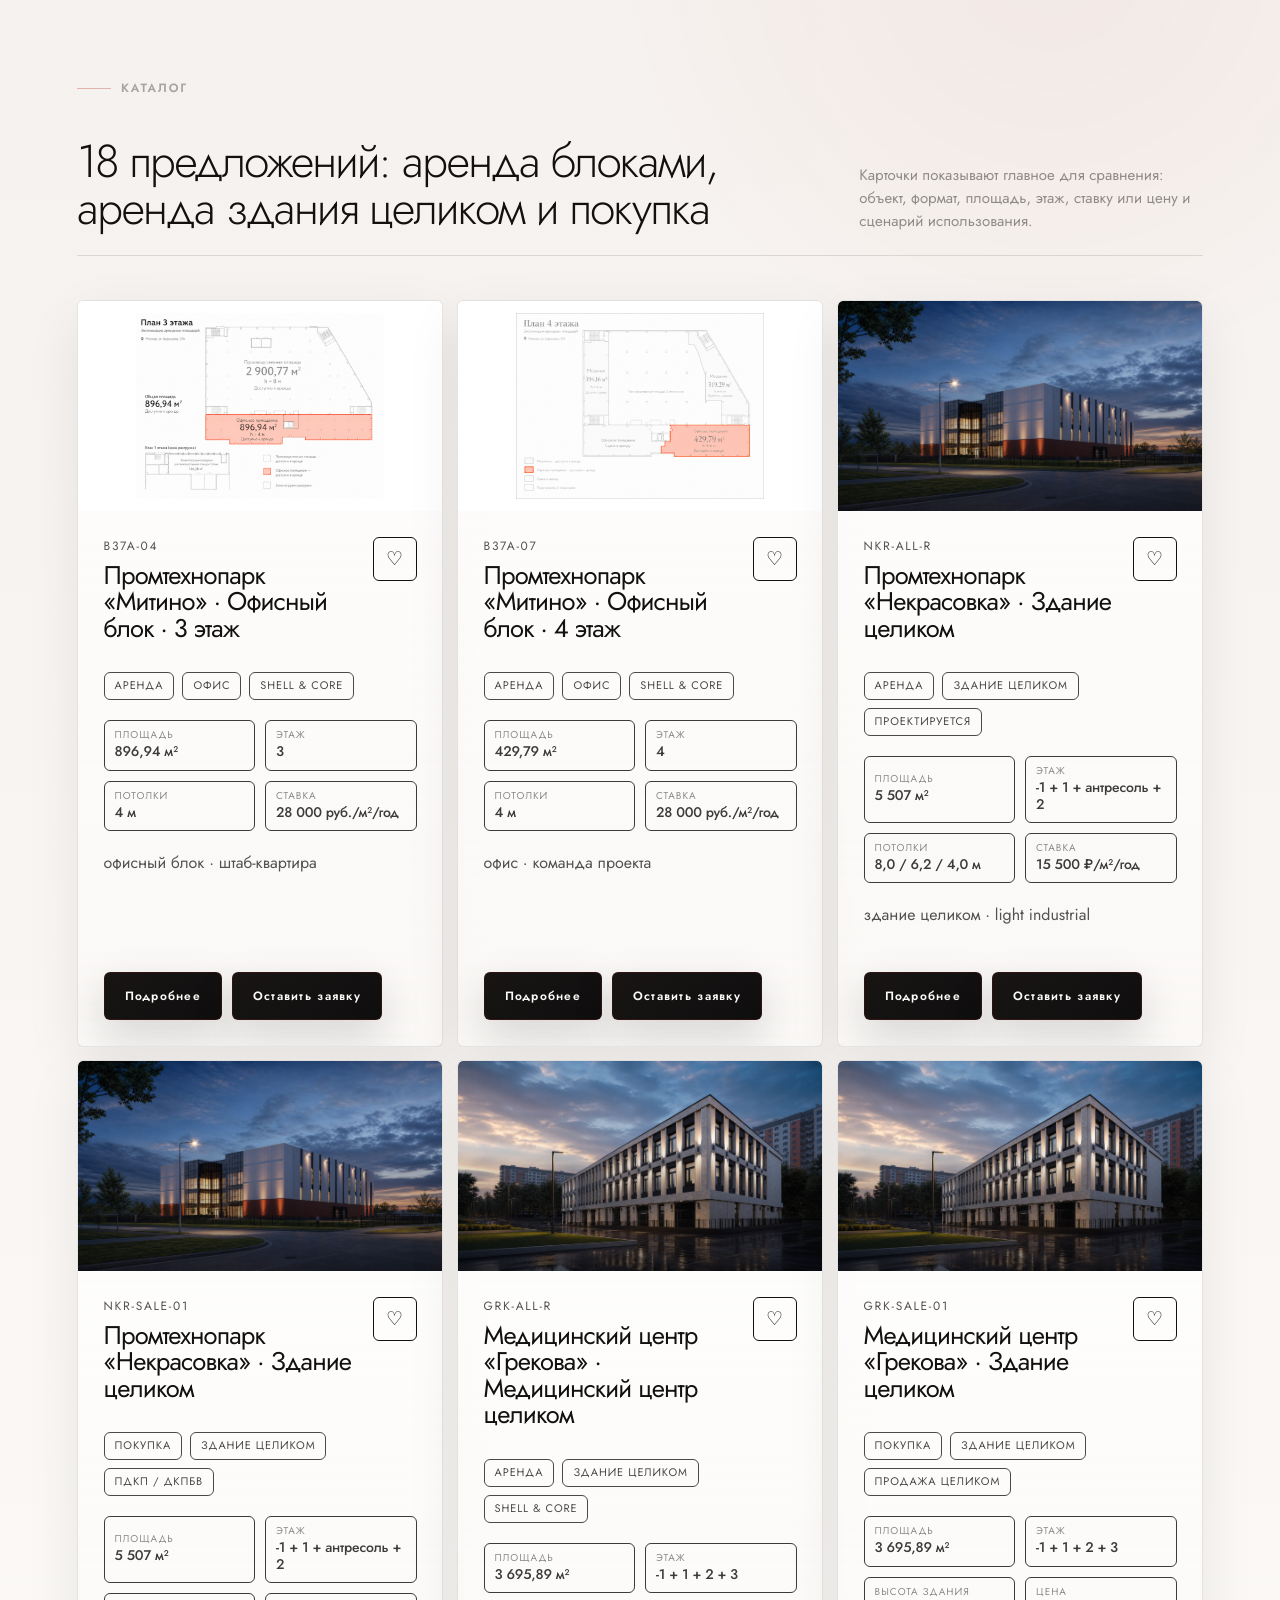
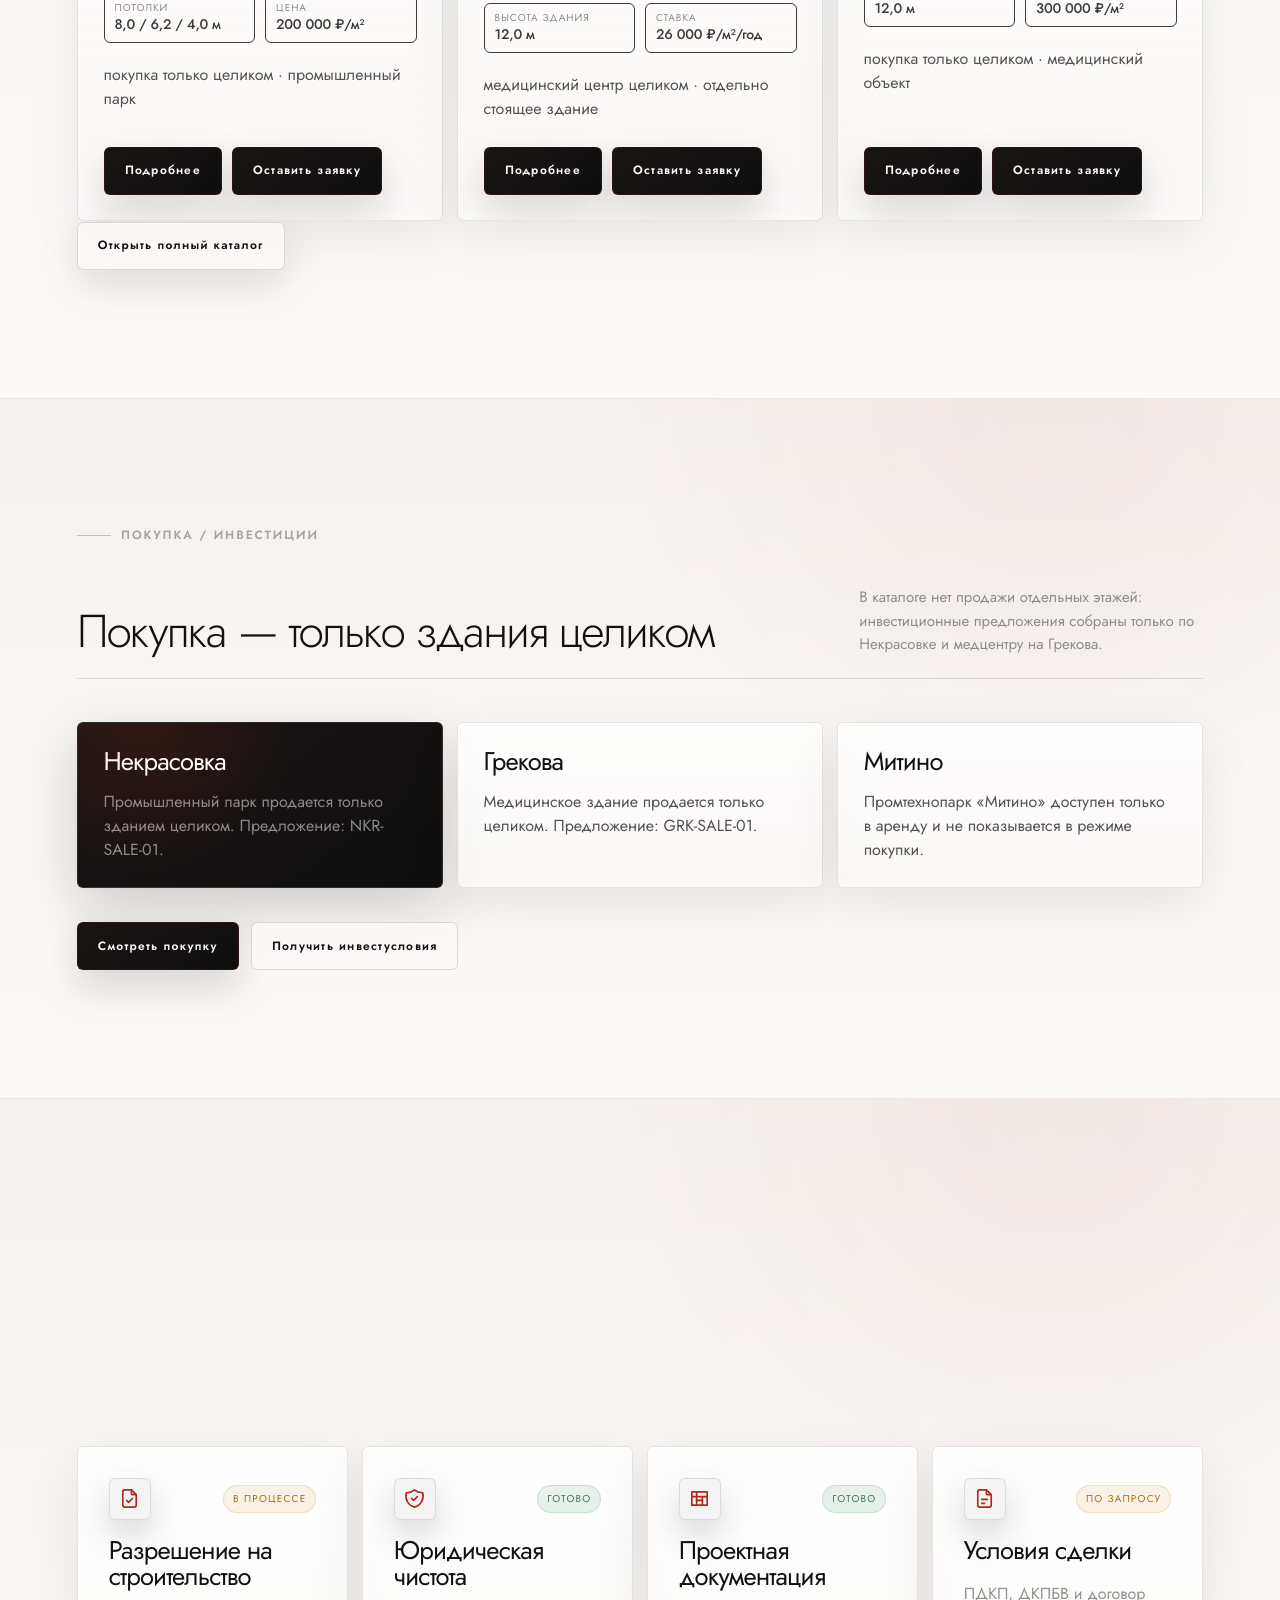
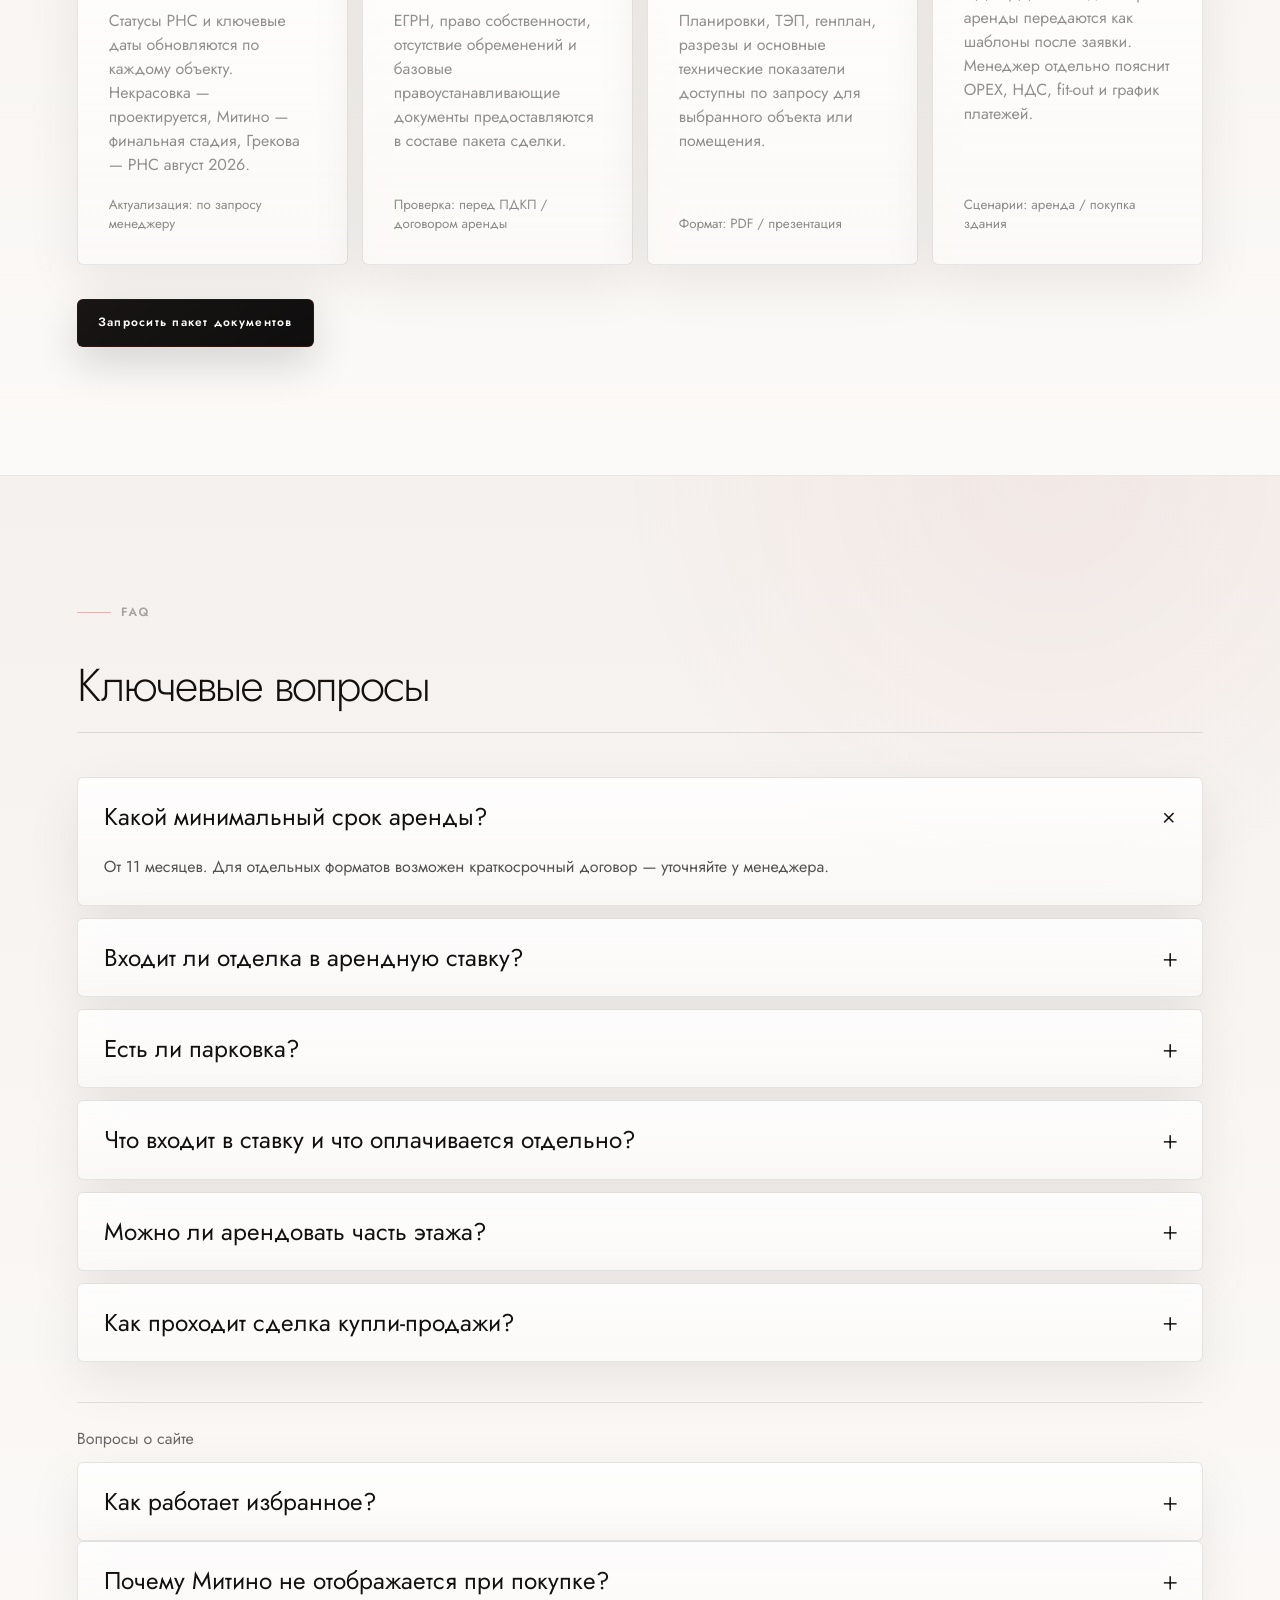
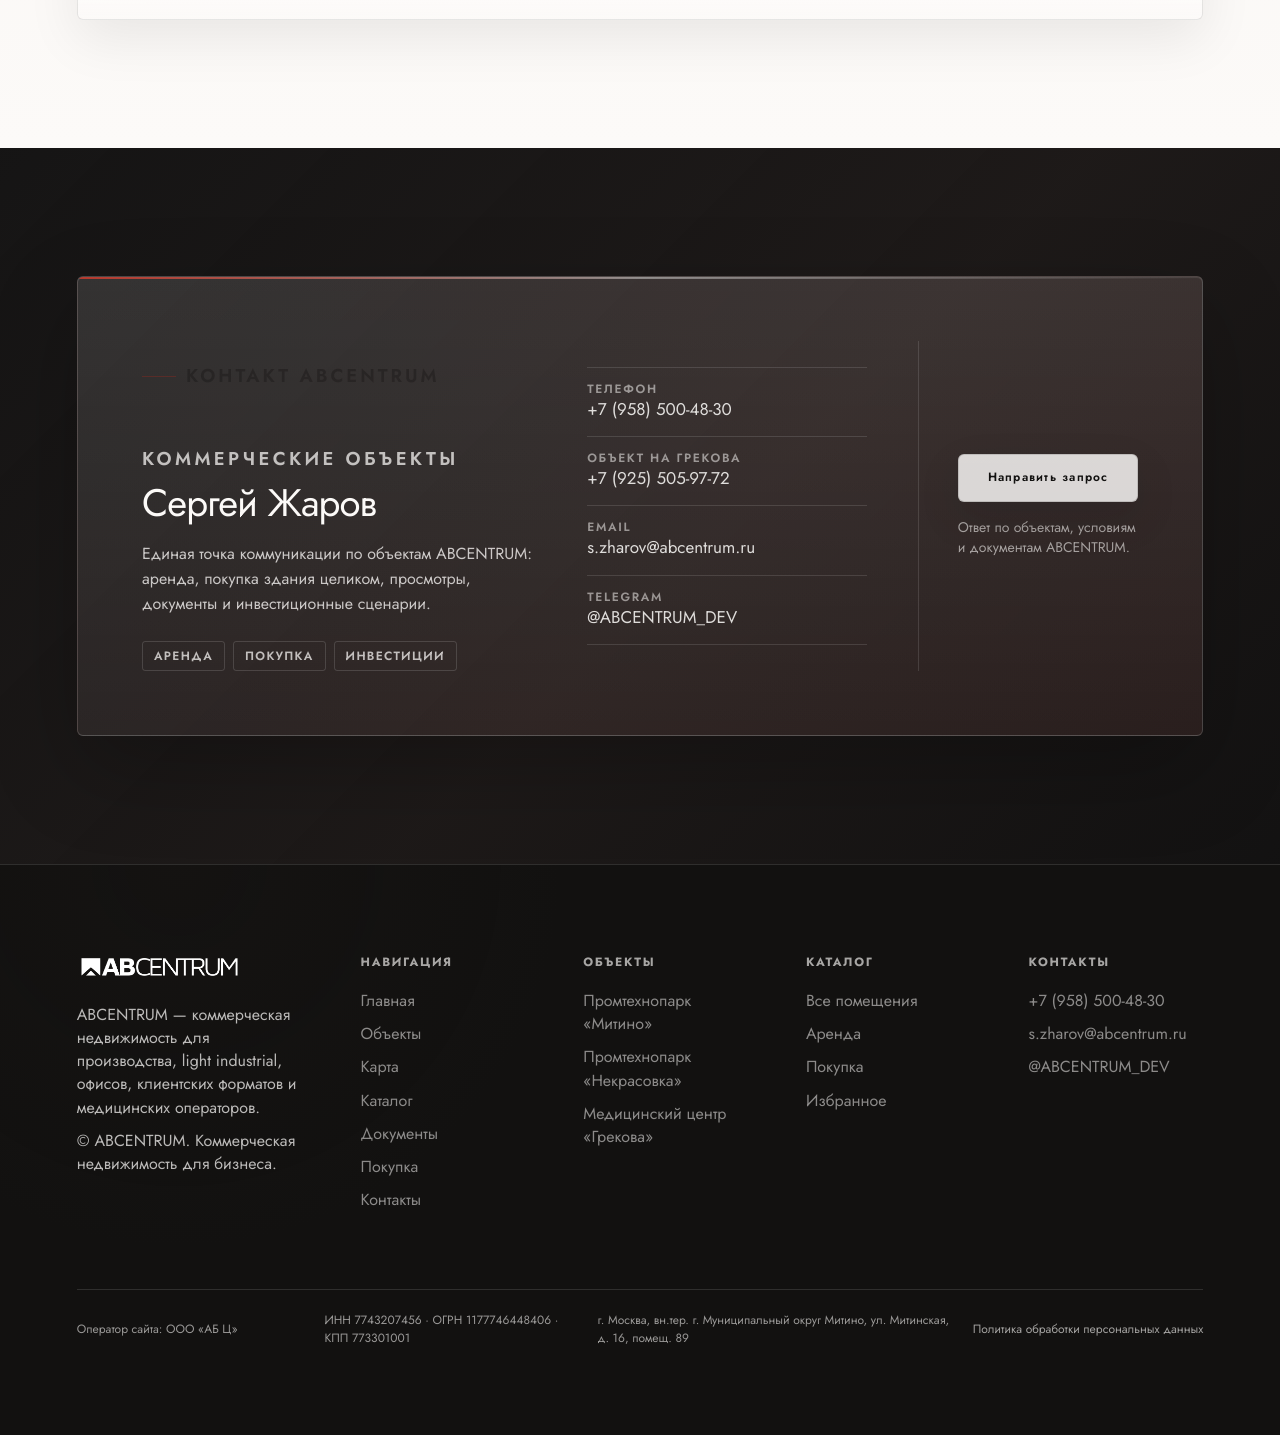
==== commit 365b62f7: "Connect EmailJS for direct form submissions to s.zharov@abcentrum.ru - Add EmailJS browser SDK to al" ====
--- a/index.html
+++ b/index.html
@@ -181,6 +181,7 @@
   <div class="modal" data-request-modal aria-hidden="true"></div>
   <div class="drawer" data-lot-drawer aria-hidden="true"></div>
 
+  <script src="https://cdn.jsdelivr.net/npm/@emailjs/browser@4/dist/email.min.js"></script>
   <script src="data.js"></script>
   <script src="script.js"></script>
 </body>
--- a/style.css
+++ b/style.css
@@ -4233,6 +4233,10 @@
   gap: 12px;
 }
 
+.form-success[hidden] {
+  display: none;
+}
+
 .form-success span {
   display: block;
   line-height: 1.4;
@@ -6737,7 +6741,7 @@
   border-left: 1px solid rgba(255, 255, 255, 0.12);
 }
 
-.contact-actions .btn {
+  .contact-actions .btn {
   width: 100%;
   justify-content: center;
   white-space: nowrap;
@@ -6787,8 +6791,1456 @@
     gap: 6px;
   }
 
-  .contact-actions .btn {
+.contact-actions .btn {
     width: 100%;
     white-space: normal;
   }
 }
+
+/* Grekova overview redesign */
+.grekova-overview {
+  position: relative;
+}
+
+.grekova-overview-shell {
+  position: relative;
+  display: grid;
+  grid-template-columns: minmax(0, 1fr) minmax(300px, 0.42fr);
+  gap: clamp(28px, 4vw, 64px);
+  align-items: stretch;
+  padding: clamp(32px, 5vw, 66px);
+  border: 1px solid rgba(18, 17, 16, 0.10);
+  border-radius: var(--radius);
+  background:
+    linear-gradient(135deg, rgba(252, 250, 248, 0.94), rgba(245, 241, 238, 0.82)),
+    radial-gradient(circle at 8% 0%, rgba(179, 38, 27, 0.08), transparent 30vw);
+  box-shadow: 0 24px 76px rgba(18, 17, 16, 0.10);
+  overflow: hidden;
+}
+
+.grekova-overview-shell::before {
+  content: "";
+  position: absolute;
+  inset: 0 0 auto;
+  height: 3px;
+  background: linear-gradient(90deg, var(--gold), rgba(179, 38, 27, 0.18), transparent);
+}
+
+.grekova-overview-main {
+  display: grid;
+  align-content: center;
+}
+
+.grekova-overview-main h2 {
+  max-width: 920px;
+  margin: 0;
+  color: var(--ink);
+  font-size: clamp(38px, 4.1vw, 66px);
+  font-weight: 300;
+  letter-spacing: -0.045em;
+  line-height: 1.02;
+  text-wrap: balance;
+}
+
+.grekova-overview-main p:not(.eyebrow) {
+  max-width: 900px;
+  margin-top: 24px;
+  color: rgba(18, 17, 16, 0.66);
+  font-size: clamp(17px, 1.35vw, 21px);
+  line-height: 1.56;
+  text-wrap: pretty;
+}
+
+.grekova-overview-summary {
+  display: grid;
+  align-content: space-between;
+  gap: 28px;
+  min-height: 300px;
+  padding: clamp(24px, 3vw, 34px);
+  border: 1px solid rgba(255, 255, 255, 0.11);
+  border-radius: var(--radius);
+  background:
+    radial-gradient(circle at 18% 0%, rgba(179, 38, 27, 0.18), transparent 44%),
+    linear-gradient(145deg, #181514, #0f0e0e);
+  color: var(--white);
+  box-shadow: 0 22px 58px rgba(18, 17, 16, 0.18);
+}
+
+.grekova-overview-summary > span {
+  color: rgba(252, 250, 248, 0.54);
+  font-size: 12px;
+  font-weight: 600;
+  letter-spacing: 0.16em;
+  line-height: 1.1;
+  text-transform: uppercase;
+}
+
+.grekova-overview-summary strong {
+  max-width: 360px;
+  font-size: clamp(22px, 2vw, 30px);
+  font-weight: 400;
+  letter-spacing: -0.025em;
+  line-height: 1.12;
+}
+
+.grekova-overview-summary dl {
+  display: grid;
+  gap: 0;
+}
+
+.grekova-overview-summary dl div {
+  display: grid;
+  grid-template-columns: 88px 1fr;
+  gap: 14px;
+  padding: 14px 0;
+  border-top: 1px solid rgba(255, 255, 255, 0.12);
+}
+
+.grekova-overview-summary dt {
+  color: rgba(252, 250, 248, 0.46);
+  font-size: 11px;
+  font-weight: 600;
+  letter-spacing: 0.14em;
+  text-transform: uppercase;
+}
+
+.grekova-overview-summary dd {
+  color: rgba(252, 250, 248, 0.86);
+  font-size: 15px;
+  line-height: 1.35;
+}
+
+.grekova-kpi-grid {
+  gap: 0;
+  margin-top: 16px;
+  border: 1px solid rgba(18, 17, 16, 0.10);
+  border-radius: var(--radius);
+  background: rgba(252, 250, 248, 0.74);
+  box-shadow: 0 18px 54px rgba(18, 17, 16, 0.08);
+  overflow: hidden;
+}
+
+.grekova-page .grekova-kpi-grid .nkr-glass-card {
+  min-height: 132px;
+  align-content: center;
+  gap: 8px;
+  padding: clamp(22px, 2.2vw, 30px);
+  border: 0;
+  border-right: 1px solid rgba(18, 17, 16, 0.10);
+  border-radius: 0;
+  background:
+    linear-gradient(180deg, rgba(255, 255, 255, 0.84), rgba(252, 250, 248, 0.66));
+  box-shadow: none;
+  backdrop-filter: none;
+}
+
+.grekova-page .grekova-kpi-grid .nkr-glass-card:last-child {
+  border-right: 0;
+}
+
+.grekova-page .grekova-kpi-grid .nkr-glass-card strong {
+  color: var(--ink);
+  font-size: clamp(28px, 2.8vw, 42px);
+  font-weight: 300;
+  letter-spacing: -0.045em;
+  line-height: 1;
+}
+
+.grekova-page .grekova-kpi-grid .nkr-glass-card span:not(.grekova-kpi-index) {
+  max-width: 230px;
+  color: rgba(18, 17, 16, 0.58);
+  font-size: 13px;
+  line-height: 1.35;
+}
+
+.grekova-kpi-index {
+  color: var(--gold);
+  font-size: 11px;
+  font-weight: 700;
+  letter-spacing: 0.16em;
+  line-height: 1;
+}
+
+@media (max-width: 980px) {
+  .grekova-overview-shell {
+    grid-template-columns: 1fr;
+  }
+
+  .grekova-overview-summary {
+    min-height: auto;
+  }
+
+  .grekova-kpi-grid {
+    grid-template-columns: repeat(2, minmax(0, 1fr));
+  }
+
+  .grekova-page .grekova-kpi-grid .nkr-glass-card:nth-child(2n) {
+    border-right: 0;
+  }
+
+  .grekova-page .grekova-kpi-grid .nkr-glass-card:nth-child(n + 3) {
+    border-top: 1px solid rgba(18, 17, 16, 0.10);
+  }
+}
+
+@media (max-width: 680px) {
+  .grekova-overview-shell {
+    padding: 24px;
+  }
+
+  .grekova-overview-main h2 {
+    font-size: clamp(32px, 10vw, 42px);
+  }
+
+  .grekova-overview-summary dl div {
+    grid-template-columns: 1fr;
+    gap: 5px;
+  }
+
+  .grekova-kpi-grid {
+    grid-template-columns: 1fr;
+  }
+
+  .grekova-page .grekova-kpi-grid .nkr-glass-card {
+    border-right: 0;
+  }
+
+  .grekova-page .grekova-kpi-grid .nkr-glass-card + .nkr-glass-card {
+    border-top: 1px solid rgba(18, 17, 16, 0.10);
+  }
+}
+
+/* Grekova page system polish */
+.grekova-page .nkr-section:not(.grekova-overview) {
+  scroll-margin-top: 128px;
+}
+
+.grekova-page .nkr-section > .section-head:not(.section-head-compact) {
+  max-width: none;
+  display: grid;
+  grid-template-columns: minmax(0, 0.68fr) minmax(280px, 0.32fr);
+  gap: clamp(24px, 4vw, 58px);
+  align-items: end;
+  margin-bottom: clamp(24px, 3.4vw, 44px);
+  padding-bottom: 22px;
+  border-bottom: 1px solid rgba(18, 17, 16, 0.12);
+}
+
+.grekova-page .nkr-section > .section-head:not(.section-head-compact) .eyebrow {
+  grid-column: 1 / -1;
+  margin-bottom: -8px;
+}
+
+.grekova-page .nkr-section > .section-head:not(.section-head-compact) h2 {
+  max-width: 860px;
+  font-size: clamp(34px, 3.6vw, 58px);
+  letter-spacing: -0.045em;
+  line-height: 1.02;
+}
+
+.grekova-page .nkr-section > .section-head:not(.section-head-compact) p:not(.eyebrow) {
+  max-width: 560px;
+  margin-top: 0;
+  color: rgba(18, 17, 16, 0.62);
+  font-size: clamp(15px, 1.05vw, 18px);
+  line-height: 1.55;
+}
+
+.grekova-page .section-head-compact {
+  display: grid;
+  grid-template-columns: minmax(0, 1fr) auto;
+  gap: 14px;
+  align-items: end;
+  margin-top: clamp(34px, 5vw, 58px);
+  margin-bottom: 18px;
+  padding-top: 20px;
+  border-top: 1px solid rgba(18, 17, 16, 0.10);
+}
+
+.grekova-page .section-head-compact .eyebrow {
+  grid-column: 1 / -1;
+  margin-bottom: -4px;
+}
+
+.grekova-page .section-head-compact h3 {
+  font-size: clamp(26px, 2.7vw, 42px);
+  letter-spacing: -0.035em;
+}
+
+.grekova-page .grekova-spec-grid {
+  counter-reset: grekova-spec;
+  grid-template-columns: repeat(3, minmax(0, 1fr));
+  gap: 0;
+  border: 1px solid rgba(18, 17, 16, 0.10);
+  border-radius: var(--radius);
+  background: rgba(252, 250, 248, 0.72);
+  box-shadow: 0 22px 66px rgba(18, 17, 16, 0.08);
+  overflow: hidden;
+}
+
+.grekova-page #grekova-specs .nkr-level-card {
+  min-height: 190px;
+  display: grid;
+  align-content: start;
+  gap: 14px;
+  padding: clamp(22px, 2.4vw, 32px);
+  border: 0;
+  border-right: 1px solid rgba(18, 17, 16, 0.09);
+  border-bottom: 1px solid rgba(18, 17, 16, 0.09);
+  border-radius: 0;
+  background:
+    linear-gradient(180deg, rgba(255, 255, 255, 0.82), rgba(252, 250, 248, 0.64));
+  box-shadow: none;
+}
+
+.grekova-page #grekova-specs .nkr-level-card:nth-child(3n) {
+  border-right: 0;
+}
+
+.grekova-page #grekova-specs .nkr-level-card:nth-child(n + 4) {
+  border-bottom: 0;
+}
+
+.grekova-page #grekova-specs .nkr-level-card::before {
+  counter-increment: grekova-spec;
+  content: counter(grekova-spec, decimal-leading-zero);
+  color: var(--gold);
+  font-size: 11px;
+  font-weight: 700;
+  letter-spacing: 0.16em;
+}
+
+.grekova-page #grekova-specs .nkr-level-card::after {
+  display: none;
+}
+
+.grekova-page #grekova-specs .nkr-level-card span {
+  color: rgba(18, 17, 16, 0.52);
+  font-weight: 600;
+}
+
+.grekova-page #grekova-specs .nkr-level-card strong {
+  margin-top: 0;
+  color: var(--ink);
+  font-size: clamp(26px, 2.6vw, 40px);
+  line-height: 1;
+}
+
+.grekova-page #grekova-specs .nkr-level-card p {
+  max-width: 34ch;
+  margin-top: 0;
+  color: rgba(18, 17, 16, 0.58);
+  font-size: 14px;
+  line-height: 1.45;
+}
+
+.grekova-page #grekova-specs .nkr-rule-block {
+  display: grid;
+  grid-template-columns: minmax(220px, 0.3fr) minmax(0, 0.7fr);
+  gap: clamp(18px, 3vw, 42px);
+  align-items: center;
+  padding: clamp(24px, 3vw, 34px);
+  border-color: rgba(18, 17, 16, 0.10);
+  background:
+    linear-gradient(135deg, rgba(24, 21, 20, 0.96), rgba(12, 11, 11, 0.96));
+  color: var(--white);
+  box-shadow: 0 22px 58px rgba(18, 17, 16, 0.16);
+}
+
+.grekova-page #grekova-specs .nkr-rule-block h3 {
+  font-size: clamp(24px, 2.4vw, 34px);
+  font-weight: 400;
+  line-height: 1.05;
+  letter-spacing: -0.03em;
+}
+
+.grekova-page #grekova-specs .nkr-rule-block p {
+  margin: 0;
+  color: rgba(252, 250, 248, 0.72);
+  opacity: 1;
+}
+
+.grekova-page .grekova-floor-grid {
+  grid-template-columns: repeat(4, minmax(0, 1fr));
+  gap: 14px;
+}
+
+.grekova-page #grekova-floors .nkr-plan-card {
+  min-height: 300px;
+  gap: 16px;
+  padding: clamp(22px, 2.2vw, 28px);
+  border-color: rgba(18, 17, 16, 0.10);
+  background:
+    linear-gradient(180deg, rgba(255, 255, 255, 0.88), rgba(252, 250, 248, 0.70));
+  box-shadow: 0 18px 50px rgba(18, 17, 16, 0.08);
+}
+
+.grekova-page #grekova-floors .nkr-plan-card::before {
+  background:
+    radial-gradient(circle at 100% 0%, rgba(179, 38, 27, 0.08), transparent 38%),
+    linear-gradient(135deg, rgba(255, 255, 255, 0.20), transparent);
+}
+
+.grekova-page #grekova-floors .nkr-plan-card::after {
+  display: none;
+}
+
+.grekova-page #grekova-floors .nkr-plan-card > span {
+  width: fit-content;
+  min-height: 30px;
+  display: inline-flex;
+  align-items: center;
+  padding: 7px 10px;
+  border: 1px solid rgba(179, 38, 27, 0.18);
+  border-radius: var(--radius-xs);
+  background: rgba(179, 38, 27, 0.06);
+  color: var(--gold);
+  font-size: 12px;
+  font-weight: 700;
+  letter-spacing: 0.12em;
+  line-height: 1;
+  text-transform: uppercase;
+}
+
+.grekova-page #grekova-floors .nkr-plan-card strong {
+  color: var(--ink);
+  font-size: clamp(28px, 2.5vw, 38px);
+  font-weight: 300;
+  letter-spacing: -0.045em;
+  line-height: 1;
+}
+
+.grekova-page #grekova-floors .nkr-plan-card h3 {
+  margin: 0;
+  min-height: 3.1em;
+  color: var(--ink);
+  font-size: clamp(20px, 1.8vw, 27px);
+  font-weight: 500;
+  letter-spacing: -0.025em;
+  line-height: 1.06;
+}
+
+.grekova-page #grekova-floors .nkr-plan-card p {
+  margin-top: auto;
+  padding-top: 16px;
+  border-top: 1px solid rgba(18, 17, 16, 0.10);
+  color: rgba(18, 17, 16, 0.58);
+  font-size: 14px;
+  line-height: 1.45;
+}
+
+.grekova-page #grekova-location .nkr-location-grid {
+  grid-template-columns: minmax(0, 1.45fr) minmax(340px, 0.55fr);
+  gap: 0;
+  border: 1px solid rgba(18, 17, 16, 0.10);
+  border-radius: var(--radius);
+  background: rgba(252, 250, 248, 0.78);
+  box-shadow: 0 22px 66px rgba(18, 17, 16, 0.10);
+  overflow: hidden;
+}
+
+.grekova-page #grekova-location .nkr-map-card {
+  min-height: 560px;
+  border: 0;
+  border-radius: 0;
+  box-shadow: none;
+}
+
+.grekova-page #grekova-location .nkr-map-card iframe {
+  min-height: 560px;
+}
+
+.grekova-page #grekova-location .nkr-location-card {
+  align-content: start;
+  gap: 18px;
+  padding: clamp(26px, 3vw, 40px);
+  border: 0;
+  border-left: 1px solid rgba(18, 17, 16, 0.10);
+  border-radius: 0;
+  background:
+    radial-gradient(circle at 20% 0%, rgba(179, 38, 27, 0.08), transparent 42%),
+    rgba(252, 250, 248, 0.96);
+}
+
+.grekova-page #grekova-location .nkr-location-card h3 {
+  font-size: clamp(28px, 2.6vw, 40px);
+  letter-spacing: -0.035em;
+}
+
+.grekova-page #grekova-location .nkr-coords {
+  width: fit-content;
+  padding: 8px 10px;
+  border: 1px solid rgba(18, 17, 16, 0.10);
+  border-radius: var(--radius-xs);
+  background: rgba(255, 255, 255, 0.78);
+  color: rgba(18, 17, 16, 0.58);
+}
+
+.grekova-page .grekova-surroundings {
+  gap: 0;
+  margin: 14px 0 6px;
+  border-top: 1px solid rgba(18, 17, 16, 0.10);
+}
+
+.grekova-page .grekova-surroundings div {
+  border-bottom-color: rgba(18, 17, 16, 0.10);
+}
+
+.grekova-page .grekova-surroundings span {
+  color: rgba(18, 17, 16, 0.45);
+  font-weight: 700;
+}
+
+.grekova-page .grekova-surroundings strong {
+  color: rgba(18, 17, 16, 0.74);
+}
+
+.grekova-page .grekova-roadmap {
+  grid-template-columns: repeat(4, minmax(0, 1fr));
+  gap: 0;
+  border: 1px solid rgba(18, 17, 16, 0.10);
+  border-radius: var(--radius);
+  background: rgba(252, 250, 248, 0.76);
+  box-shadow: 0 18px 54px rgba(18, 17, 16, 0.08);
+  overflow: hidden;
+}
+
+.grekova-page .grekova-roadmap .nkr-roadmap-item {
+  position: relative;
+  min-height: 260px;
+  padding: clamp(22px, 2.4vw, 30px);
+  border: 0;
+  border-right: 1px solid rgba(18, 17, 16, 0.10);
+  border-radius: 0;
+  background: rgba(255, 255, 255, 0.62);
+  box-shadow: none;
+}
+
+.grekova-page .grekova-roadmap .nkr-roadmap-item:last-child {
+  border-right: 0;
+}
+
+.grekova-page .grekova-roadmap .nkr-roadmap-item::before {
+  content: "";
+  position: absolute;
+  inset: 24px auto auto 24px;
+  width: 8px;
+  height: 8px;
+  border-radius: 50%;
+  background: rgba(179, 38, 27, 0.36);
+}
+
+.grekova-page .grekova-roadmap .nkr-roadmap-item span {
+  padding-left: 22px;
+  color: rgba(18, 17, 16, 0.44);
+  font-weight: 700;
+}
+
+.grekova-page .grekova-roadmap .nkr-roadmap-item strong {
+  color: var(--ink);
+  font-size: clamp(18px, 1.6vw, 24px);
+  font-weight: 400;
+  letter-spacing: -0.015em;
+  text-transform: none;
+}
+
+.grekova-page .grekova-roadmap .nkr-roadmap-item h3 {
+  font-size: clamp(22px, 2vw, 30px);
+  letter-spacing: -0.025em;
+}
+
+.grekova-page .grekova-roadmap .nkr-roadmap-item.is-current {
+  background:
+    radial-gradient(circle at 24% 0%, rgba(179, 38, 27, 0.28), transparent 42%),
+    linear-gradient(145deg, #181514, #0f0e0e);
+  color: var(--white);
+}
+
+.grekova-page .grekova-roadmap .nkr-roadmap-item.is-current::before {
+  background: var(--gold);
+  box-shadow: 0 0 0 6px rgba(179, 38, 27, 0.16);
+}
+
+.grekova-page .grekova-roadmap .nkr-roadmap-item.is-current span,
+.grekova-page .grekova-roadmap .nkr-roadmap-item.is-current strong,
+.grekova-page .grekova-roadmap .nkr-roadmap-item.is-current p {
+  color: rgba(252, 250, 248, 0.72);
+}
+
+.grekova-page .grekova-roadmap .nkr-roadmap-item.is-current h3 {
+  color: var(--white);
+}
+
+.grekova-page #grekova-terms .nkr-commercial-grid {
+  grid-template-columns: minmax(0, 1.02fr) minmax(320px, 0.98fr);
+  gap: 14px;
+}
+
+.grekova-page #grekova-terms .nkr-commercial-card {
+  display: grid;
+  align-content: space-between;
+  min-height: 430px;
+  padding: clamp(26px, 3vw, 38px);
+  border-color: rgba(18, 17, 16, 0.10);
+  background: rgba(252, 250, 248, 0.84);
+}
+
+.grekova-page #grekova-terms .nkr-commercial-card:first-child {
+  border-color: rgba(255, 255, 255, 0.10);
+  background:
+    radial-gradient(circle at 18% 0%, rgba(179, 38, 27, 0.18), transparent 44%),
+    linear-gradient(145deg, #181514, #0f0e0e);
+  color: var(--white);
+}
+
+.grekova-page #grekova-terms .nkr-commercial-card:first-child .eyebrow,
+.grekova-page #grekova-terms .nkr-commercial-card:first-child .detail-list li {
+  color: rgba(252, 250, 248, 0.72);
+}
+
+.grekova-page #grekova-terms .nkr-commercial-card h3 {
+  margin-bottom: 22px;
+  font-size: clamp(36px, 4vw, 58px);
+  line-height: 0.96;
+}
+
+.grekova-page #grekova-terms .detail-list {
+  margin: 0 0 24px;
+  gap: 0;
+}
+
+.grekova-page #grekova-terms .detail-list li {
+  padding: 11px 0;
+  border-top-color: currentColor;
+  opacity: 0.74;
+}
+
+.grekova-page #grekova-terms .nkr-commercial-card:first-child .detail-list li {
+  border-top-color: rgba(255, 255, 255, 0.14);
+}
+
+.grekova-page .grekova-rent-table {
+  display: grid;
+  margin-top: 16px;
+  border-color: rgba(18, 17, 16, 0.10);
+  border-radius: var(--radius);
+  background: rgba(252, 250, 248, 0.84);
+  box-shadow: 0 18px 54px rgba(18, 17, 16, 0.08);
+  overflow: hidden;
+}
+
+.grekova-page .grekova-rent-table .nkr-terms-head,
+.grekova-page .grekova-rent-table > div {
+  display: grid;
+  grid-template-columns: 1.2fr 0.8fr 1fr;
+  border-bottom: 1px solid rgba(18, 17, 16, 0.08);
+}
+
+.grekova-page .grekova-rent-table > div:last-child {
+  border-bottom: 0;
+}
+
+.grekova-page .grekova-rent-table .nkr-terms-head {
+  background: linear-gradient(135deg, rgba(24, 21, 20, 0.96), rgba(12, 11, 11, 0.96));
+  color: rgba(252, 250, 248, 0.66);
+}
+
+.grekova-page .grekova-rent-table .nkr-terms-head span,
+.grekova-page .grekova-rent-table > div span,
+.grekova-page .grekova-rent-table > div strong,
+.grekova-page .grekova-rent-table > div em {
+  padding: 16px 18px;
+  border-right: 1px solid rgba(18, 17, 16, 0.08);
+  font-size: 15px;
+  line-height: 1.25;
+}
+
+.grekova-page .grekova-rent-table .nkr-terms-head span:last-child,
+.grekova-page .grekova-rent-table > div span:last-child,
+.grekova-page .grekova-rent-table > div em:last-child {
+  border-right: 0;
+}
+
+.grekova-page .grekova-rent-table > div:not(.nkr-terms-head) {
+  align-items: center;
+  background: rgba(255, 255, 255, 0.56);
+}
+
+.grekova-page .grekova-rent-table > div:not(.nkr-terms-head):nth-child(odd) {
+  background: rgba(255, 255, 255, 0.76);
+}
+
+.grekova-page .grekova-rent-table em {
+  color: var(--gold);
+  font-style: normal;
+  font-weight: 600;
+}
+
+.grekova-page #grekova-terms .nkr-rule-block,
+.grekova-page #grekova-investment .nkr-rule-block {
+  display: grid;
+  grid-template-columns: minmax(220px, 0.3fr) minmax(0, 0.7fr);
+  gap: clamp(18px, 3vw, 42px);
+  align-items: center;
+  padding: clamp(24px, 3vw, 34px);
+  border-color: rgba(18, 17, 16, 0.10);
+  background:
+    linear-gradient(135deg, rgba(255, 255, 255, 0.88), rgba(252, 250, 248, 0.68));
+  box-shadow: 0 18px 54px rgba(18, 17, 16, 0.08);
+}
+
+.grekova-page #grekova-terms .nkr-rule-block h3,
+.grekova-page #grekova-investment .nkr-rule-block h3 {
+  font-size: clamp(24px, 2.4vw, 34px);
+  font-weight: 400;
+  letter-spacing: -0.03em;
+  line-height: 1.05;
+}
+
+.grekova-page #grekova-terms .nkr-rule-block p,
+.grekova-page #grekova-investment .nkr-rule-block p {
+  margin: 0;
+  color: rgba(18, 17, 16, 0.62);
+  opacity: 1;
+}
+
+.grekova-page .grekova-investment-grid {
+  gap: 0;
+  margin-bottom: 14px;
+  border: 1px solid rgba(18, 17, 16, 0.10);
+  border-radius: var(--radius);
+  overflow: hidden;
+  box-shadow: 0 18px 54px rgba(18, 17, 16, 0.08);
+}
+
+.grekova-page .grekova-investment-grid .nkr-glass-card {
+  min-height: 140px;
+  border: 0;
+  border-right: 1px solid rgba(18, 17, 16, 0.10);
+  border-radius: 0;
+  background: rgba(252, 250, 248, 0.82);
+  box-shadow: none;
+}
+
+.grekova-page .grekova-investment-grid .nkr-glass-card:last-child {
+  border-right: 0;
+}
+
+.grekova-page .grekova-investment-grid .nkr-glass-card strong {
+  color: var(--ink);
+  font-size: clamp(28px, 2.8vw, 42px);
+}
+
+.grekova-page .grekova-exit-grid {
+  grid-template-columns: repeat(3, minmax(0, 1fr));
+  gap: 14px;
+}
+
+.grekova-page .grekova-exit-grid .nkr-dynamic-card {
+  min-height: 190px;
+  display: grid;
+  align-content: space-between;
+  padding: clamp(24px, 2.5vw, 32px);
+  background:
+    radial-gradient(circle at 18% 0%, rgba(179, 38, 27, 0.20), transparent 42%),
+    linear-gradient(145deg, #181514, #0f0e0e);
+}
+
+.grekova-page .grekova-exit-grid .nkr-dynamic-card h3 {
+  color: var(--white);
+  font-size: clamp(30px, 3.1vw, 46px);
+  opacity: 1;
+  letter-spacing: -0.045em;
+  line-height: 1;
+}
+
+.grekova-page .grekova-exit-grid .nkr-dynamic-card .eyebrow {
+  color: rgba(252, 250, 248, 0.54);
+}
+
+.grekova-page .grekova-exit-grid .nkr-dynamic-card p:last-child {
+  color: rgba(252, 250, 248, 0.62);
+}
+
+.grekova-page #grekova-lots {
+  padding-top: clamp(22px, 4vw, 52px);
+  border-top: 1px solid rgba(18, 17, 16, 0.10);
+}
+
+.grekova-page #grekova-lots .lot-grid {
+  gap: 14px;
+}
+
+.grekova-page #grekova-lots .lot-card {
+  border-color: rgba(18, 17, 16, 0.10);
+  background: rgba(252, 250, 248, 0.80);
+}
+
+@media (max-width: 1180px) {
+  .grekova-page .grekova-floor-grid,
+  .grekova-page .grekova-roadmap,
+  .grekova-page .grekova-investment-grid {
+    grid-template-columns: repeat(2, minmax(0, 1fr));
+  }
+
+  .grekova-page .grekova-roadmap .nkr-roadmap-item:nth-child(2n),
+  .grekova-page .grekova-investment-grid .nkr-glass-card:nth-child(2n) {
+    border-right: 0;
+  }
+
+  .grekova-page .grekova-roadmap .nkr-roadmap-item:nth-child(n + 3),
+  .grekova-page .grekova-investment-grid .nkr-glass-card:nth-child(n + 3) {
+    border-top: 1px solid rgba(18, 17, 16, 0.10);
+  }
+}
+
+@media (max-width: 980px) {
+  .grekova-page .nkr-section > .section-head:not(.section-head-compact),
+  .grekova-page .section-head-compact,
+  .grekova-page #grekova-specs .nkr-rule-block,
+  .grekova-page #grekova-terms .nkr-rule-block,
+  .grekova-page #grekova-investment .nkr-rule-block {
+    grid-template-columns: 1fr;
+  }
+
+  .grekova-page .grekova-spec-grid,
+  .grekova-page #grekova-terms .nkr-commercial-grid,
+  .grekova-page #grekova-location .nkr-location-grid,
+  .grekova-page .grekova-exit-grid {
+    grid-template-columns: 1fr;
+  }
+
+  .grekova-page #grekova-specs .nkr-level-card,
+  .grekova-page #grekova-specs .nkr-level-card:nth-child(3n) {
+    border-right: 0;
+  }
+
+  .grekova-page #grekova-specs .nkr-level-card:nth-child(n + 4) {
+    border-bottom: 1px solid rgba(18, 17, 16, 0.09);
+  }
+
+  .grekova-page #grekova-specs .nkr-level-card:last-child {
+    border-bottom: 0;
+  }
+
+  .grekova-page #grekova-location .nkr-location-card {
+    border-left: 0;
+    border-top: 1px solid rgba(18, 17, 16, 0.10);
+  }
+}
+
+@media (max-width: 680px) {
+  .grekova-page .nkr-section:not(.grekova-overview) {
+    scroll-margin-top: 104px;
+  }
+
+  .grekova-page .nkr-section > .section-head:not(.section-head-compact) h2 {
+    font-size: clamp(30px, 9vw, 40px);
+  }
+
+  .grekova-page #grekova-floors .nkr-plan-card h3 {
+    min-height: auto;
+  }
+
+  .grekova-page .grekova-floor-grid,
+  .grekova-page .grekova-roadmap,
+  .grekova-page .grekova-investment-grid {
+    grid-template-columns: 1fr;
+  }
+
+  .grekova-page .grekova-roadmap .nkr-roadmap-item,
+  .grekova-page .grekova-investment-grid .nkr-glass-card {
+    border-right: 0;
+  }
+
+  .grekova-page .grekova-roadmap .nkr-roadmap-item + .nkr-roadmap-item,
+  .grekova-page .grekova-investment-grid .nkr-glass-card + .nkr-glass-card {
+    border-top: 1px solid rgba(18, 17, 16, 0.10);
+  }
+
+  .grekova-page #grekova-location .nkr-map-card,
+  .grekova-page #grekova-location .nkr-map-card iframe {
+    min-height: 420px;
+  }
+
+  .grekova-page .grekova-rent-table .nkr-terms-head span,
+  .grekova-page .grekova-rent-table > div span,
+  .grekova-page .grekova-rent-table > div strong,
+  .grekova-page .grekova-rent-table > div em {
+    padding: 12px 14px;
+  }
+}
+
+/* Unified ABCENTRUM visual system based on Grekova */
+body[data-page="home"] #main,
+body[data-object="mitino"] #main,
+body[data-object="nekrasovka"] #main {
+  background:
+    radial-gradient(circle at 80% 0%, rgba(179, 38, 27, 0.045), transparent 34vw),
+    linear-gradient(180deg, var(--paper) 0%, #f8f6f4 48%, var(--paper) 100%);
+}
+
+body[data-page="home"] .section-white,
+body[data-page="home"] .section-brand,
+body[data-page="home"] .section-dark {
+  background:
+    radial-gradient(circle at 82% 0%, rgba(179, 38, 27, 0.045), transparent 34vw),
+    linear-gradient(180deg, var(--paper) 0%, #fcfaf8 100%);
+  color: var(--ink);
+}
+
+body[data-page="home"] .objects-section,
+body[data-page="home"] .catalog-teaser,
+body[data-page="home"] .investment-section,
+body[data-page="home"] .trust-section,
+body[data-page="home"] .map-section,
+body[data-page="home"] .formats-section,
+body[data-page="home"] .faq-section {
+  border-top: 1px solid rgba(18, 17, 16, 0.08);
+}
+
+body[data-page="home"] .section-head,
+:is(.mitino-page, .nekrasovka-page) .nkr-section > .section-head:not(.section-head-compact) {
+  max-width: none;
+  display: grid;
+  grid-template-columns: minmax(0, 0.68fr) minmax(280px, 0.32fr);
+  gap: clamp(24px, 4vw, 58px);
+  align-items: end;
+  margin-bottom: clamp(24px, 3.4vw, 44px);
+  padding-bottom: 22px;
+  border-bottom: 1px solid rgba(18, 17, 16, 0.12);
+}
+
+body[data-page="home"] .section-head .eyebrow,
+:is(.mitino-page, .nekrasovka-page) .nkr-section > .section-head:not(.section-head-compact) .eyebrow {
+  grid-column: 1 / -1;
+  margin-bottom: -8px;
+}
+
+body[data-page="home"] .section-head h2,
+:is(.mitino-page, .nekrasovka-page) .nkr-section > .section-head:not(.section-head-compact) h2 {
+  max-width: 900px;
+  color: var(--ink);
+  font-size: clamp(34px, 3.6vw, 58px);
+  font-weight: 300;
+  letter-spacing: -0.045em;
+  line-height: 1.02;
+}
+
+body[data-page="home"] .section-head p:not(.eyebrow),
+:is(.mitino-page, .nekrasovka-page) .nkr-section > .section-head:not(.section-head-compact) p:not(.eyebrow) {
+  max-width: 580px;
+  margin-top: 0;
+  color: rgba(18, 17, 16, 0.62);
+  font-size: clamp(15px, 1.05vw, 18px);
+  line-height: 1.55;
+}
+
+body[data-page="home"] .eyebrow,
+:is(.mitino-page, .nekrasovka-page) .eyebrow {
+  color: rgba(18, 17, 16, 0.48);
+}
+
+body[data-page="home"] .eyebrow::before,
+body[data-page="home"] .eyebrow::after,
+:is(.mitino-page, .nekrasovka-page) .eyebrow::before,
+:is(.mitino-page, .nekrasovka-page) .eyebrow::after {
+  background: var(--gold);
+  opacity: 0.42;
+}
+
+body[data-page="home"] .card,
+body[data-page="home"] .object-card,
+body[data-page="home"] .lot-card,
+body[data-page="home"] .feature-card,
+body[data-page="home"] .investment-grid article,
+body[data-page="home"] .trust-card,
+body[data-page="home"] .faq-item,
+:is(.mitino-page, .nekrasovka-page) :is(.nkr-glass-card, .nkr-level-card, .nkr-plan-card, .nkr-roadmap-item, .nkr-commercial-card, .nkr-offer-card, .rule-block) {
+  border-color: rgba(18, 17, 16, 0.10);
+  background:
+    linear-gradient(180deg, rgba(255, 255, 255, 0.86), rgba(252, 250, 248, 0.68));
+  color: var(--ink);
+  box-shadow: 0 18px 54px rgba(18, 17, 16, 0.08);
+}
+
+body[data-page="home"] .object-card,
+body[data-page="home"] .lot-card,
+body[data-page="home"] .feature-card,
+body[data-page="home"] .investment-grid article,
+body[data-page="home"] .trust-card,
+:is(.mitino-page, .nekrasovka-page) :is(.nkr-level-card, .nkr-plan-card, .nkr-commercial-card, .nkr-offer-card) {
+  border-radius: var(--radius);
+}
+
+body[data-page="home"] .objects-section .object-card:first-child,
+body[data-page="home"] .investment-grid article:first-child,
+:is(.mitino-page, .nekrasovka-page) .nkr-commercial-card:first-child,
+:is(.mitino-page, .nekrasovka-page) .nkr-roadmap-item.is-current,
+.mitino-page .mitino-offer-card--combo,
+.nekrasovka-page .nkr-sale-panel,
+.nekrasovka-page .nkr-rent-hero {
+  border-color: rgba(255, 255, 255, 0.10);
+  background:
+    radial-gradient(circle at 18% 0%, rgba(179, 38, 27, 0.18), transparent 44%),
+    linear-gradient(145deg, #181514, #0f0e0e);
+  color: var(--white);
+  box-shadow: 0 22px 58px rgba(18, 17, 16, 0.18);
+}
+
+body[data-page="home"] .objects-section .object-card:first-child p,
+body[data-page="home"] .investment-grid article:first-child p,
+:is(.mitino-page, .nekrasovka-page) .nkr-commercial-card:first-child p,
+:is(.mitino-page, .nekrasovka-page) .nkr-commercial-card:first-child li,
+:is(.mitino-page, .nekrasovka-page) .nkr-roadmap-item.is-current p,
+.mitino-page .mitino-offer-card--combo p,
+.mitino-page .mitino-offer-card--combo li,
+.nekrasovka-page .nkr-sale-panel p,
+.nekrasovka-page .nkr-rent-hero p {
+  color: rgba(252, 250, 248, 0.72);
+}
+
+body[data-page="home"] .btn-primary,
+body[data-page="home"] .btn-dark,
+:is(.mitino-page, .nekrasovka-page) .btn-dark,
+:is(.mitino-page, .nekrasovka-page) .btn-primary {
+  background: linear-gradient(145deg, #181514, #0f0e0e);
+  color: var(--white);
+  border-color: rgba(179, 38, 27, 0.18);
+  box-shadow: 0 16px 42px rgba(18, 17, 16, 0.16);
+}
+
+body[data-page="home"] .btn-light,
+:is(.mitino-page, .nekrasovka-page) .btn-light,
+body[data-page="home"] .btn-ghost,
+:is(.mitino-page, .nekrasovka-page) .btn-ghost {
+  background: rgba(252, 250, 248, 0.84);
+  color: var(--ink);
+  border-color: rgba(18, 17, 16, 0.14);
+}
+
+body[data-page="home"] .hero,
+:is(.mitino-hero, .nkr-hero) {
+  background:
+    radial-gradient(circle at 72% 10%, rgba(179, 38, 27, 0.12), transparent 36vw),
+    linear-gradient(135deg, #0c0b0b 0%, #181514 58%, #11100f 100%);
+}
+
+body[data-page="home"] .hero-content--commercial h1 {
+  color: var(--white);
+}
+
+body[data-page="home"] .hero-overlay,
+:is(.mitino-hero, .nkr-hero) .object-hero-media::after {
+  background:
+    linear-gradient(90deg, rgba(10, 9, 9, 0.76), rgba(10, 9, 9, 0.42) 46%, rgba(10, 9, 9, 0.78)),
+    radial-gradient(circle at 70% 25%, rgba(179, 38, 27, 0.12), transparent 34vw);
+}
+
+:is(.mitino-page, .nekrasovka-page) .nkr-kpi-grid,
+:is(.mitino-page, .nekrasovka-page) .nkr-levels,
+:is(.mitino-page, .nekrasovka-page) .nkr-plan-grid,
+:is(.mitino-page, .nekrasovka-page) .nkr-roadmap,
+:is(.mitino-page, .nekrasovka-page) .nkr-commercial-grid,
+body[data-page="home"] .object-grid,
+body[data-page="home"] .feature-grid,
+body[data-page="home"] .investment-grid,
+body[data-page="home"] .trust-grid,
+body[data-page="home"] .lot-grid {
+  gap: 14px;
+}
+
+:is(.mitino-page, .nekrasovka-page) .nkr-subnav {
+  border-color: rgba(18, 17, 16, 0.10);
+  background: rgba(252, 250, 248, 0.72);
+  box-shadow: 0 18px 54px rgba(18, 17, 16, 0.08);
+}
+
+:is(.mitino-page, .nekrasovka-page) .nkr-subnav a {
+  border-color: rgba(18, 17, 16, 0.10);
+  background: rgba(255, 255, 255, 0.54);
+  color: rgba(18, 17, 16, 0.72);
+}
+
+:is(.mitino-page, .nekrasovka-page) .nkr-section {
+  scroll-margin-top: 128px;
+}
+
+.mitino-page .nkr-glass-card strong,
+.nekrasovka-page .nkr-glass-card strong,
+.mitino-page .nkr-level-card strong,
+.nekrasovka-page .nkr-level-card strong {
+  color: var(--ink);
+  font-weight: 300;
+  letter-spacing: -0.045em;
+}
+
+:is(.mitino-page, .nekrasovka-page) .nkr-level-card::after {
+  display: none;
+}
+
+:is(.mitino-page, .nekrasovka-page) :is(.nkr-terms-table, .nkr-mini-table, .nkr-payment-table--sale) {
+  border-color: rgba(18, 17, 16, 0.10);
+  background: rgba(252, 250, 248, 0.86);
+  box-shadow: 0 18px 54px rgba(18, 17, 16, 0.08);
+}
+
+.nekrasovka-page .nkr-rent-tiles div,
+.nekrasovka-page #nkr-terms .nkr-commercial-card:nth-child(2) .nkr-mini-table > div:not(:first-child) {
+  background: rgba(252, 250, 248, 0.86);
+  color: var(--ink);
+  border-color: rgba(18, 17, 16, 0.10);
+}
+
+.nekrasovka-page .nkr-rent-tiles span,
+.nekrasovka-page .nkr-rent-tiles strong,
+.nekrasovka-page #nkr-terms .nkr-commercial-card:nth-child(2) .nkr-mini-table span,
+.nekrasovka-page #nkr-terms .nkr-commercial-card:nth-child(2) .nkr-mini-table > div:not(:first-child) span:last-child {
+  color: rgba(18, 17, 16, 0.74);
+}
+
+.nekrasovka-page .nkr-rent-tiles strong,
+.nekrasovka-page #nkr-terms .nkr-commercial-card:nth-child(2) .nkr-mini-table > div:not(:first-child) span:last-child {
+  color: var(--gold);
+}
+
+.nekrasovka-page .nkr-rent-board,
+.nekrasovka-page .nkr-sale-board,
+.nekrasovka-page .nkr-dynamic-card {
+  box-shadow: 0 18px 54px rgba(18, 17, 16, 0.08);
+}
+
+:is(.mitino-page, .nekrasovka-page) :is(.nkr-terms-head, .nkr-mini-table > div:first-child, .nkr-payment-table--sale > div:first-child) {
+  background: linear-gradient(145deg, #181514, #0f0e0e);
+  color: rgba(252, 250, 248, 0.68);
+}
+
+body[data-page="home"] .map-layout,
+:is(.mitino-page, .nekrasovka-page) .nkr-location-grid {
+  border: 1px solid rgba(18, 17, 16, 0.10);
+  border-radius: var(--radius);
+  background: rgba(252, 250, 248, 0.78);
+  box-shadow: 0 22px 66px rgba(18, 17, 16, 0.10);
+  overflow: hidden;
+}
+
+body[data-page="home"] .contacts-section {
+  background:
+    linear-gradient(135deg, rgba(12, 11, 11, 0.96) 0%, rgba(25, 21, 20, 0.98) 55%, rgba(14, 13, 13, 0.98) 100%);
+  color: var(--white);
+}
+
+body[data-page="home"] .trust-grid--documents .document-card {
+  border-color: rgba(18, 17, 16, 0.10);
+  background:
+    linear-gradient(180deg, rgba(255, 255, 255, 0.90), rgba(252, 250, 248, 0.74));
+  color: var(--ink);
+}
+
+body[data-page="home"] .trust-grid--documents .document-icon {
+  border-color: rgba(18, 17, 16, 0.10);
+  background: rgba(18, 17, 16, 0.04);
+  color: var(--gold);
+}
+
+body[data-page="home"] .trust-grid--documents .document-icon svg {
+  color: currentColor;
+}
+
+body[data-page="home"] .trust-grid--documents .document-card h3 {
+  color: var(--ink);
+}
+
+body[data-page="home"] .trust-grid--documents .document-card p {
+  color: rgba(18, 17, 16, 0.64);
+}
+
+body[data-page="home"] .trust-grid--documents .document-card small {
+  color: rgba(18, 17, 16, 0.48);
+}
+
+body[data-page="home"] .trust-grid--documents .status-badge--ready {
+  background: rgba(88, 166, 118, 0.14);
+  color: #387a50;
+  border-color: rgba(88, 166, 118, 0.24);
+}
+
+body[data-page="home"] .trust-grid--documents .status-badge--process {
+  background: rgba(216, 168, 86, 0.14);
+  color: #a86c14;
+  border-color: rgba(216, 168, 86, 0.28);
+}
+
+/* Legal layer */
+.site-footer .footer-legal {
+  grid-column: 1 / -1;
+  display: grid;
+  grid-template-columns: minmax(220px, 0.9fr) minmax(240px, 1fr) minmax(280px, 1.4fr) auto;
+  gap: 10px 18px;
+  align-items: center;
+  margin-top: clamp(8px, 2vw, 20px);
+  padding-top: 22px;
+  border-top: 1px solid rgba(252, 250, 248, 0.12);
+}
+
+.site-footer .footer-legal p,
+.site-footer .footer-legal a {
+  margin: 0;
+  font-size: 12px;
+  line-height: 1.45;
+  color: rgba(252, 250, 248, 0.58);
+}
+
+.site-footer .footer-legal a {
+  justify-self: end;
+  color: rgba(252, 250, 248, 0.86);
+}
+
+.cookie-banner {
+  position: fixed;
+  left: clamp(14px, 3vw, 42px);
+  right: clamp(14px, 3vw, 42px);
+  bottom: clamp(14px, 3vw, 34px);
+  z-index: 140;
+  display: grid;
+  grid-template-columns: minmax(0, 1fr) auto;
+  align-items: center;
+  gap: 18px;
+  max-width: 1180px;
+  margin: 0 auto;
+  padding: 16px 18px 16px 20px;
+  border: 1px solid rgba(252, 250, 248, 0.16);
+  border-radius: var(--radius);
+  background:
+    radial-gradient(circle at 0% 0%, rgba(179, 38, 27, 0.18), transparent 32%),
+    rgba(18, 17, 16, 0.78);
+  color: var(--white);
+  box-shadow: 0 24px 78px rgba(8, 7, 7, 0.34);
+  backdrop-filter: blur(24px) saturate(1.18);
+  transition: opacity 0.24s var(--ease-out), transform 0.24s var(--ease-out);
+}
+
+.cookie-banner.is-hidden {
+  opacity: 0;
+  transform: translateY(10px);
+  pointer-events: none;
+}
+
+.cookie-banner p {
+  margin: 0;
+  max-width: 900px;
+  font-size: 13px;
+  line-height: 1.55;
+  color: rgba(252, 250, 248, 0.76);
+}
+
+.cookie-banner a,
+.consent-field a,
+.privacy-document a {
+  color: inherit;
+  text-decoration: underline;
+  text-underline-offset: 0.18em;
+  text-decoration-thickness: 1px;
+}
+
+.cookie-banner .btn {
+  min-height: 44px;
+  padding-inline: 22px;
+  white-space: nowrap;
+}
+
+.consent-field {
+  padding: 12px;
+  border: 1px solid rgba(18, 17, 16, 0.10);
+  border-radius: var(--radius-sm);
+  background: rgba(252, 250, 248, 0.58);
+  color: rgba(18, 17, 16, 0.68);
+}
+
+.consent-field a {
+  color: var(--ink);
+}
+
+.privacy-page {
+  min-height: 100svh;
+  background:
+    radial-gradient(circle at 82% 0%, rgba(179, 38, 27, 0.08), transparent 34vw),
+    var(--paper);
+  color: var(--ink);
+}
+
+.privacy-hero {
+  padding: 170px clamp(18px, 6vw, 92px) 82px;
+}
+
+.privacy-hero > * {
+  max-width: var(--container);
+  margin-left: auto;
+  margin-right: auto;
+}
+
+.privacy-hero h1 {
+  max-width: 980px;
+  margin-bottom: 22px;
+  color: var(--white);
+  font-size: clamp(46px, 7vw, 112px);
+  line-height: 0.94;
+  font-weight: 300;
+  letter-spacing: -0.055em;
+}
+
+.privacy-hero p {
+  max-width: 860px;
+  margin-bottom: 20px;
+  color: rgba(252, 250, 248, 0.70);
+  font-size: clamp(18px, 1.6vw, 24px);
+  line-height: 1.5;
+}
+
+.privacy-hero span {
+  display: block;
+  color: rgba(252, 250, 248, 0.50);
+  font-size: 13px;
+}
+
+.privacy-content {
+  padding: clamp(44px, 7vw, 92px) clamp(18px, 6vw, 92px);
+}
+
+.privacy-layout {
+  display: grid;
+  grid-template-columns: minmax(220px, 280px) minmax(0, 1fr);
+  gap: clamp(24px, 5vw, 72px);
+  max-width: var(--container);
+  margin: 0 auto;
+}
+
+.privacy-toc {
+  position: sticky;
+  top: 126px;
+  align-self: start;
+  display: grid;
+  gap: 8px;
+  padding: 18px;
+  border: 1px solid rgba(18, 17, 16, 0.10);
+  border-radius: var(--radius);
+  background: rgba(252, 250, 248, 0.76);
+  box-shadow: 0 18px 54px rgba(18, 17, 16, 0.08);
+}
+
+.privacy-toc a {
+  color: rgba(18, 17, 16, 0.62);
+  font-size: 13px;
+  line-height: 1.35;
+}
+
+.privacy-document {
+  display: grid;
+  gap: 14px;
+}
+
+.privacy-document article {
+  padding: clamp(22px, 3vw, 34px);
+  border: 1px solid rgba(18, 17, 16, 0.10);
+  border-radius: var(--radius);
+  background:
+    radial-gradient(circle at 100% 0%, rgba(179, 38, 27, 0.055), transparent 36%),
+    rgba(252, 250, 248, 0.82);
+  box-shadow: 0 18px 54px rgba(18, 17, 16, 0.08);
+}
+
+.privacy-document h2 {
+  margin-bottom: 14px;
+  color: var(--ink);
+  font-size: clamp(26px, 3vw, 44px);
+  line-height: 1.02;
+  font-weight: 300;
+  letter-spacing: -0.045em;
+}
+
+.privacy-document p,
+.privacy-document li {
+  color: rgba(18, 17, 16, 0.68);
+  font-size: clamp(15px, 1.1vw, 18px);
+  line-height: 1.62;
+}
+
+.privacy-document p + p {
+  margin-top: 10px;
+}
+
+.privacy-document ul {
+  display: grid;
+  gap: 8px;
+  margin-top: 12px;
+  padding-left: 20px;
+}
+
+.privacy-operator-card {
+  display: grid;
+  gap: 8px;
+  padding: 18px;
+  border: 1px solid rgba(18, 17, 16, 0.08);
+  border-radius: var(--radius-sm);
+  background: rgba(255, 255, 255, 0.54);
+}
+
+.privacy-operator-card p {
+  margin: 0;
+}
+
+@media (max-width: 980px) {
+  body[data-page="home"] .section-head,
+  :is(.mitino-page, .nekrasovka-page) .nkr-section > .section-head:not(.section-head-compact) {
+    grid-template-columns: 1fr;
+  }
+
+  :is(.mitino-page, .nekrasovka-page) .nkr-section {
+    scroll-margin-top: 104px;
+  }
+
+  .site-footer .footer-legal,
+  .privacy-layout,
+  .cookie-banner {
+    grid-template-columns: 1fr;
+  }
+
+  .site-footer .footer-legal a {
+    justify-self: start;
+  }
+
+  .privacy-toc {
+    position: relative;
+    top: auto;
+  }
+}
+
+@media (max-width: 680px) {
+  .privacy-hero {
+    padding-top: 138px;
+  }
+
+  .privacy-hero h1 {
+    font-size: clamp(40px, 13vw, 58px);
+  }
+
+  .privacy-content {
+    padding-inline: 14px;
+  }
+
+  .privacy-document article,
+  .privacy-toc {
+    border-radius: 18px;
+  }
+
+  .cookie-banner {
+    left: 10px;
+    right: 10px;
+    bottom: 10px;
+    padding: 14px;
+  }
+
+  .cookie-banner .btn {
+    width: 100%;
+  }
+}
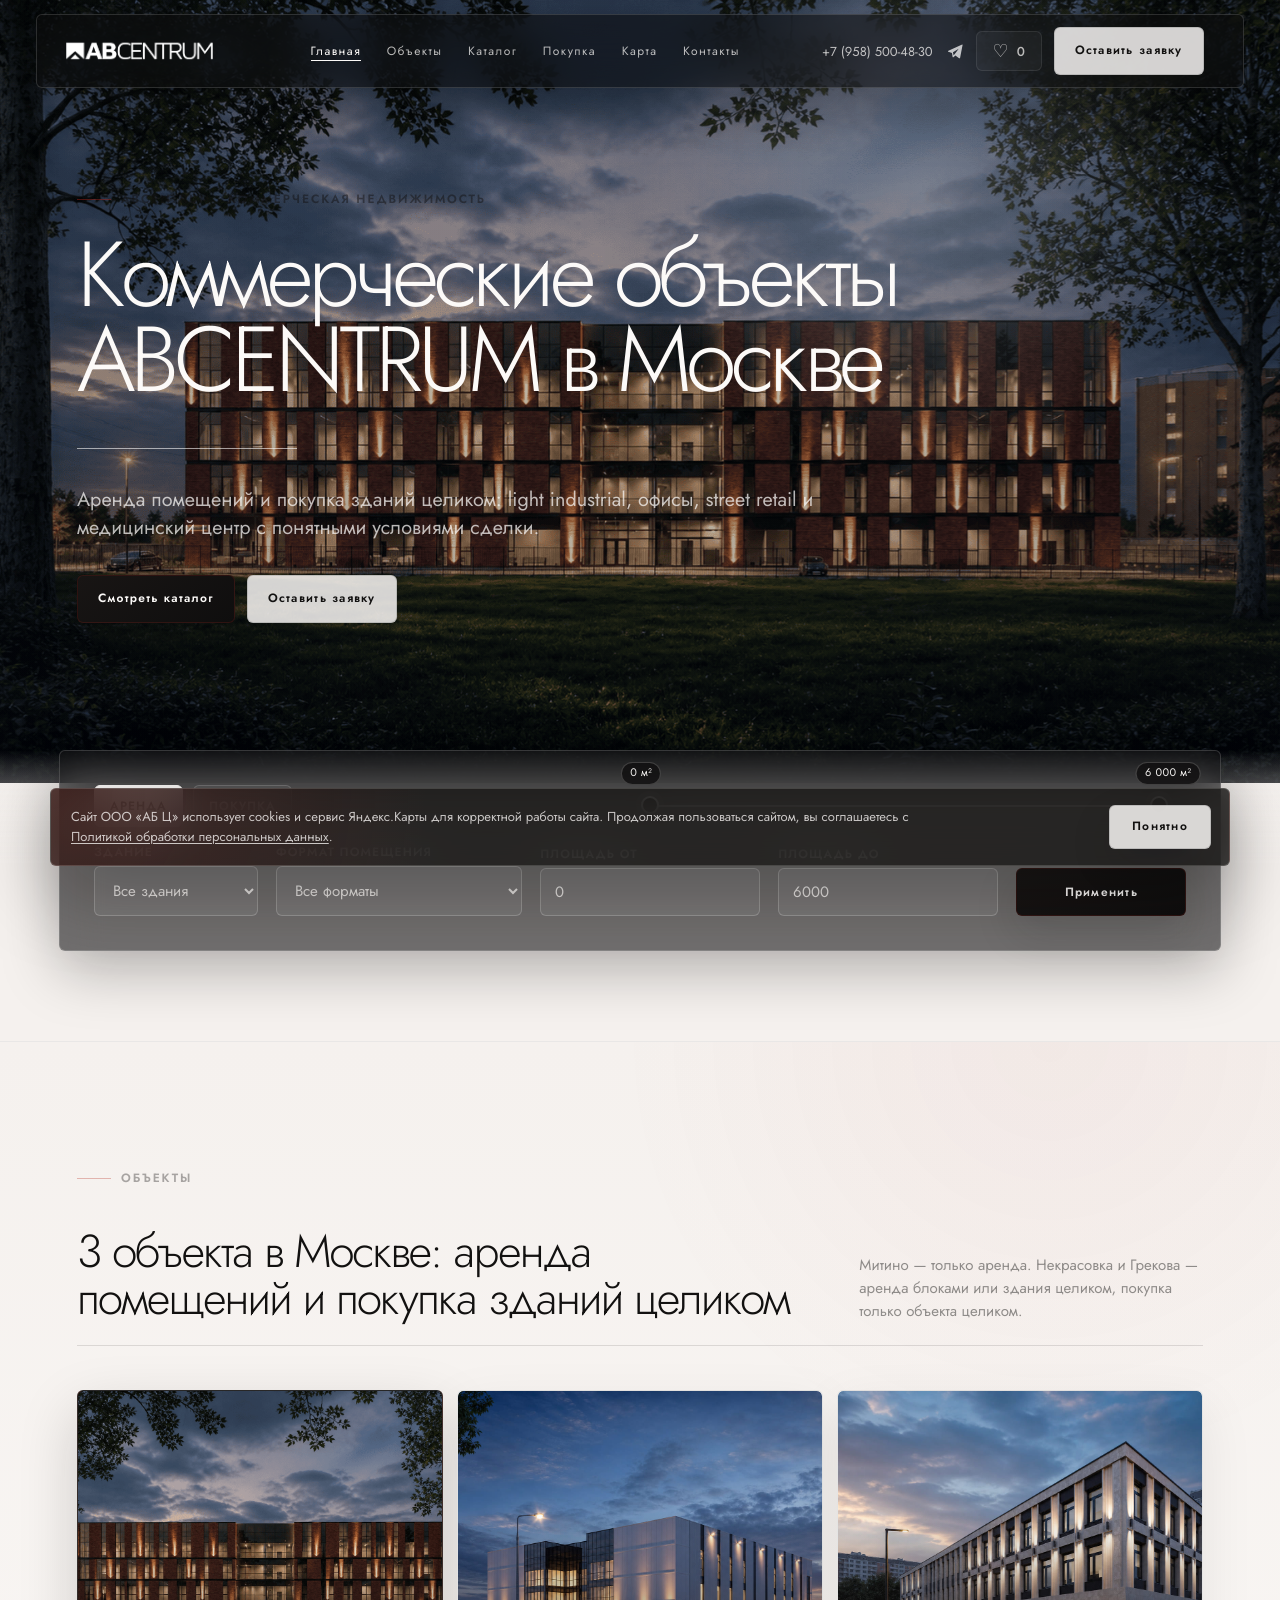
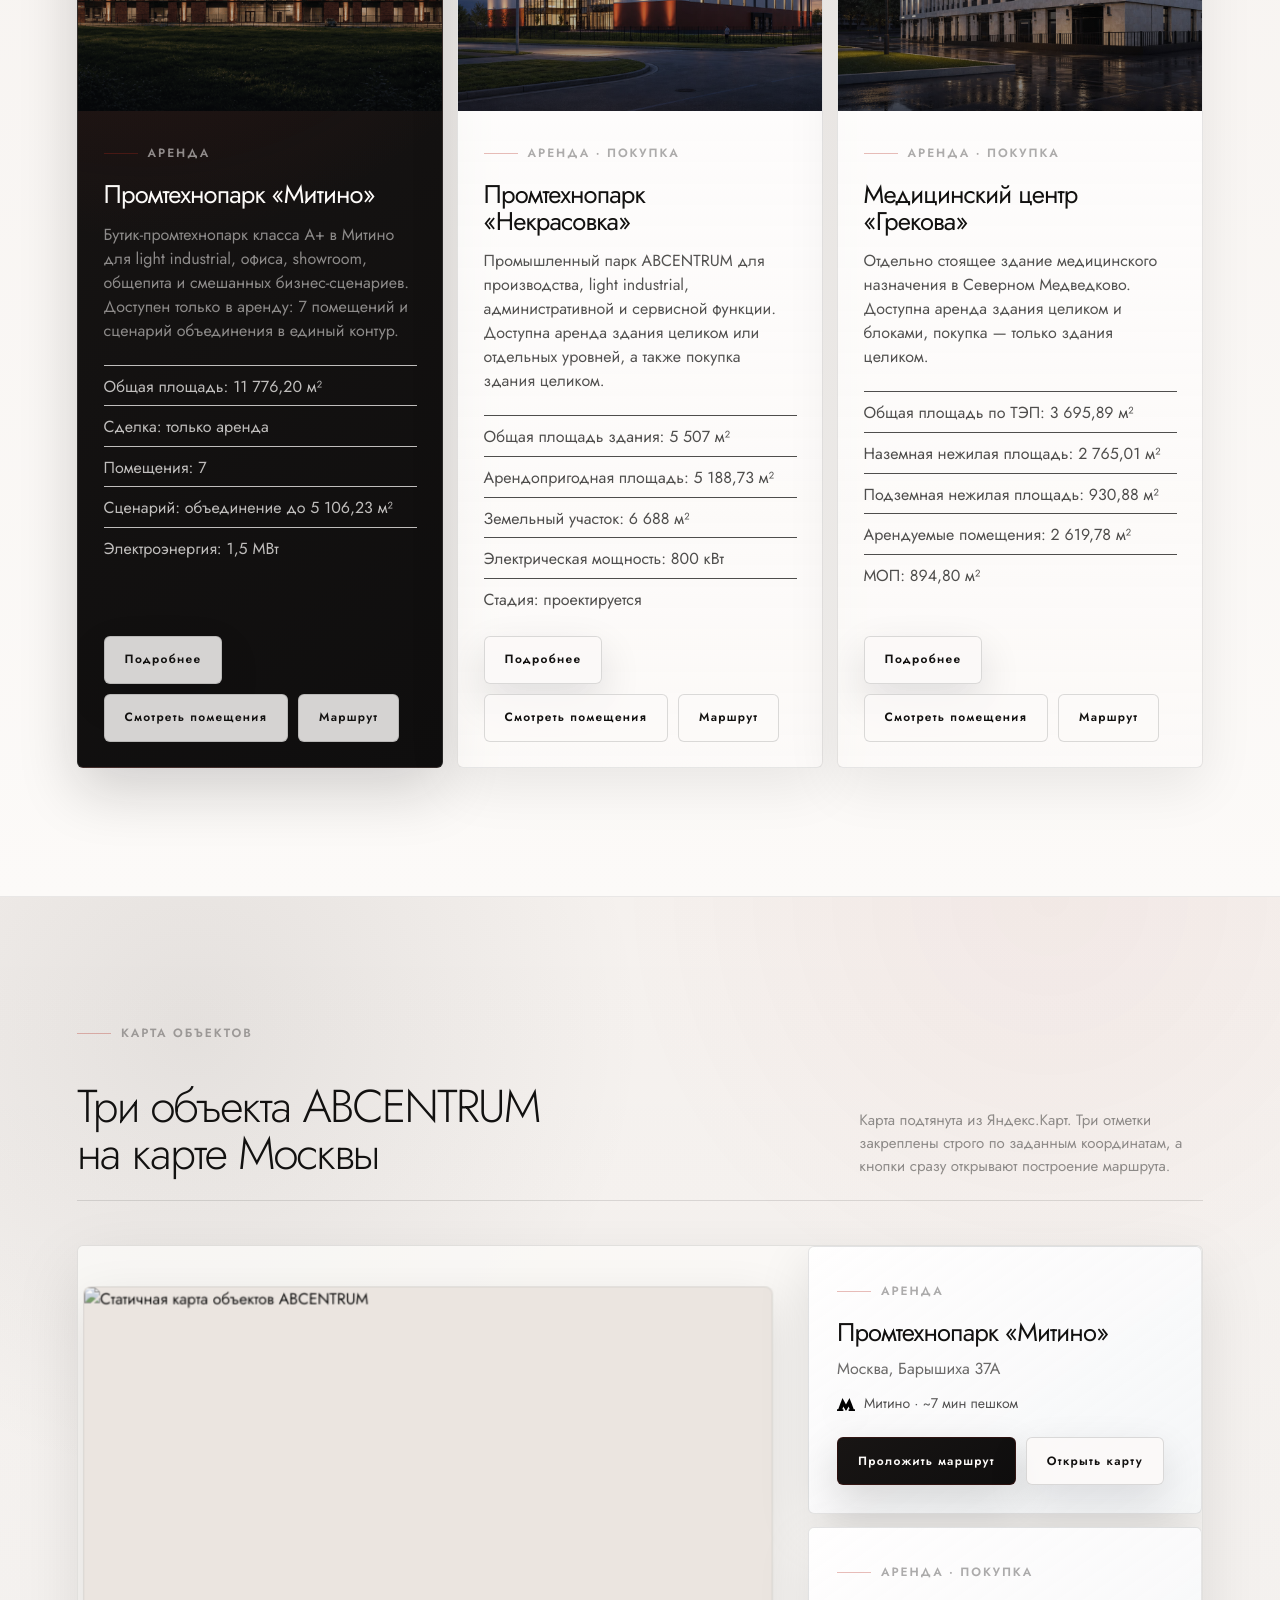
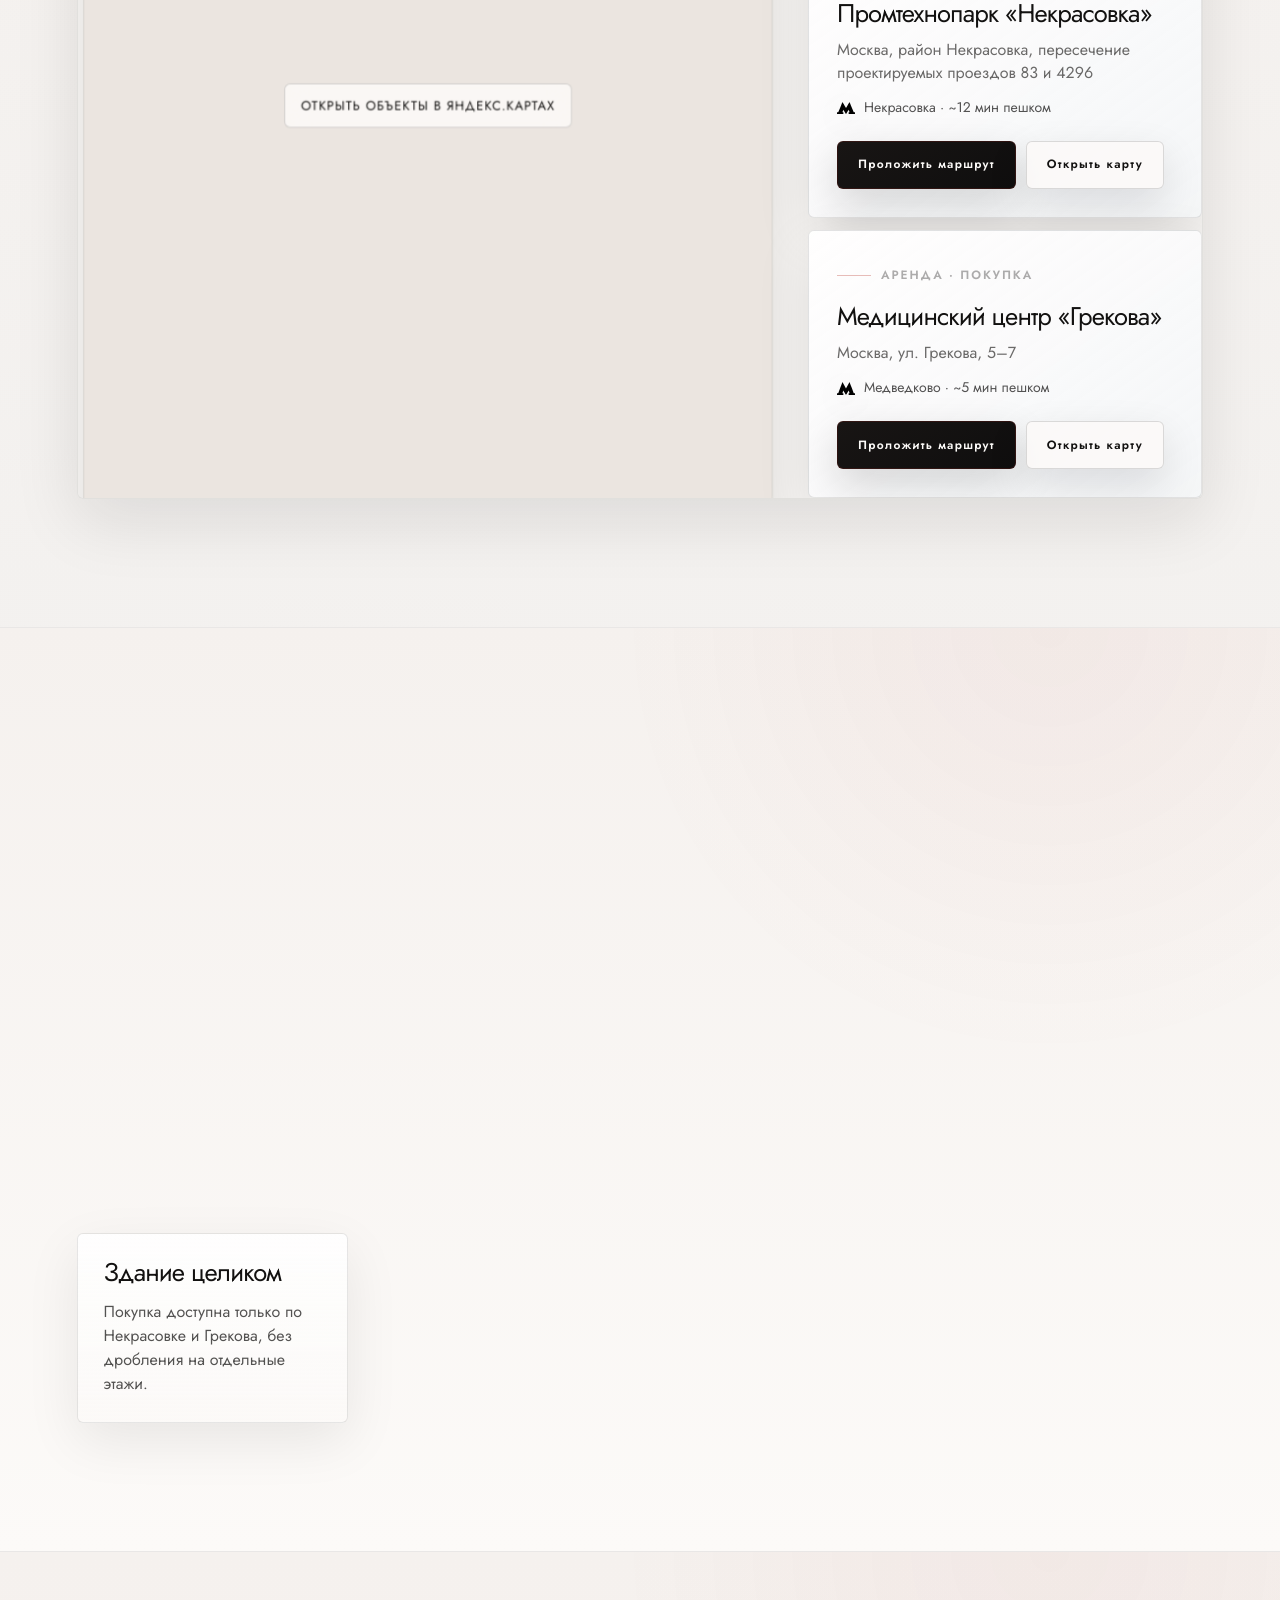
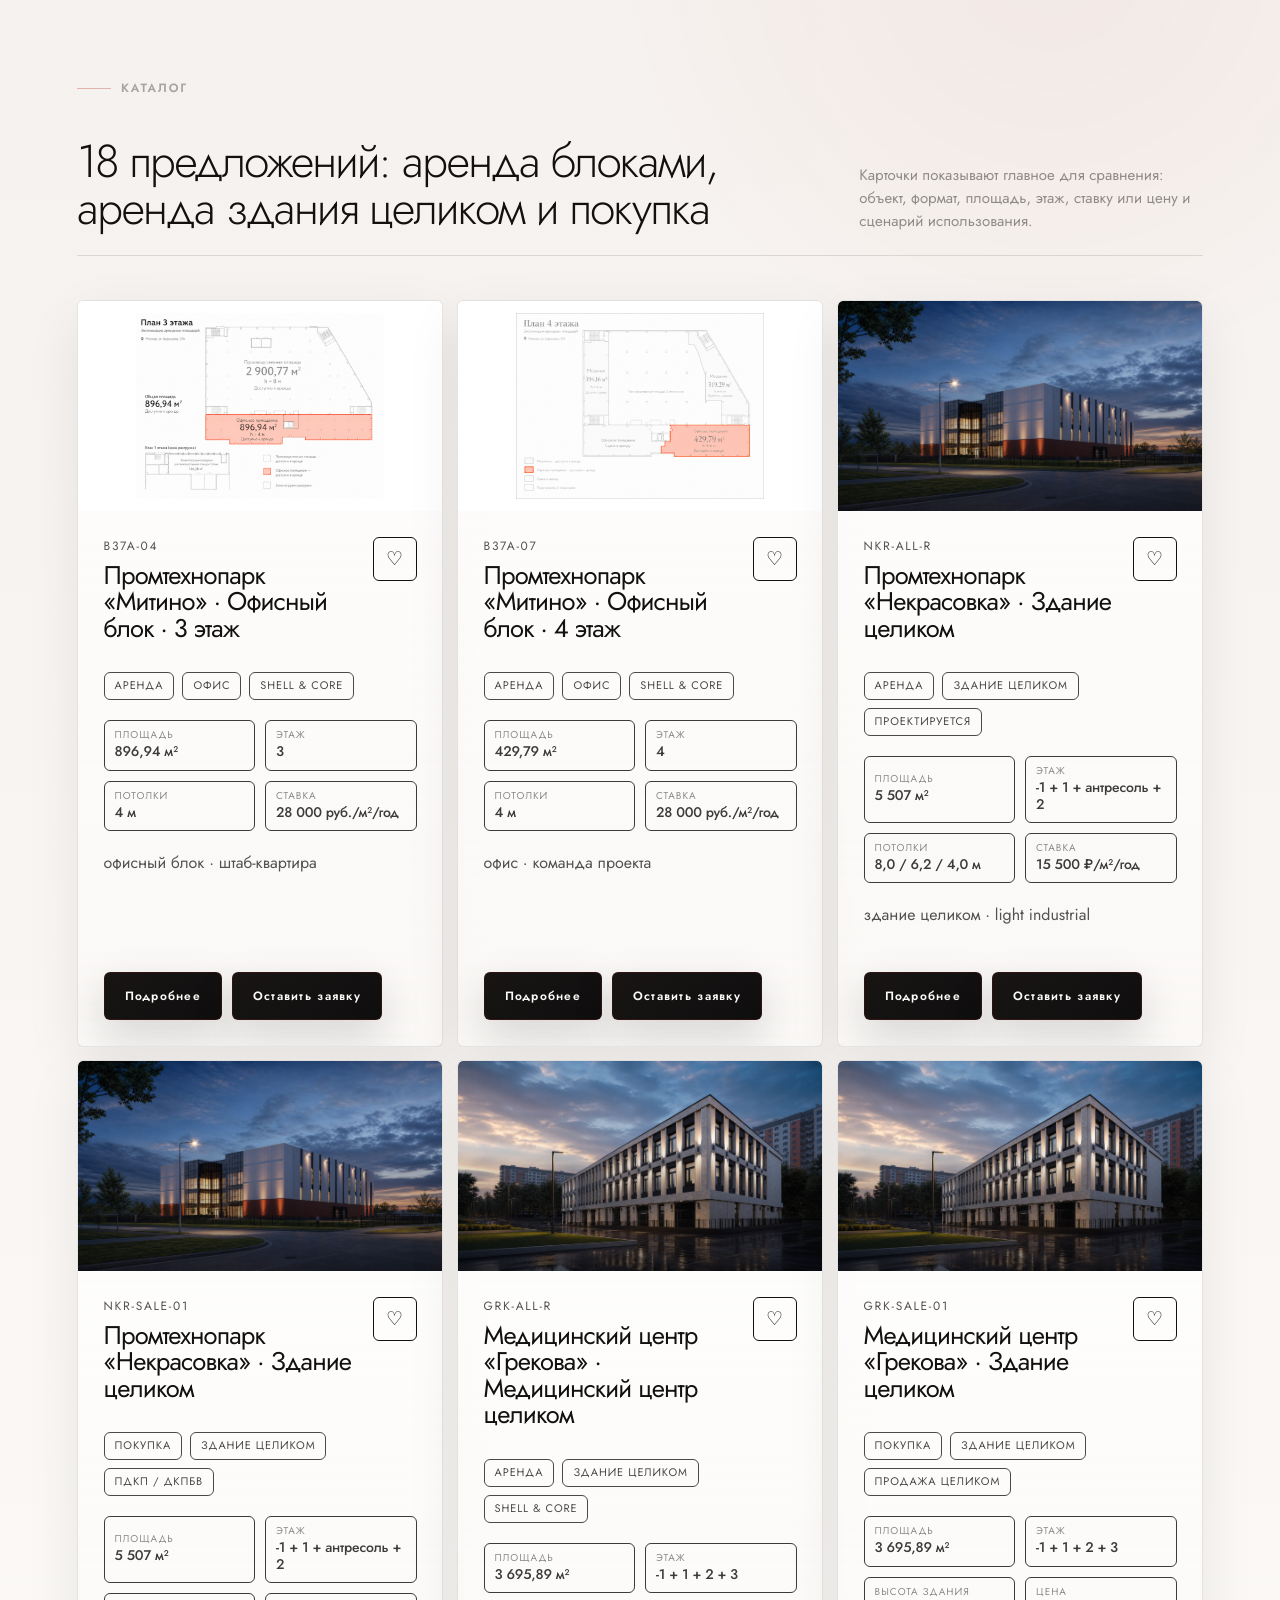
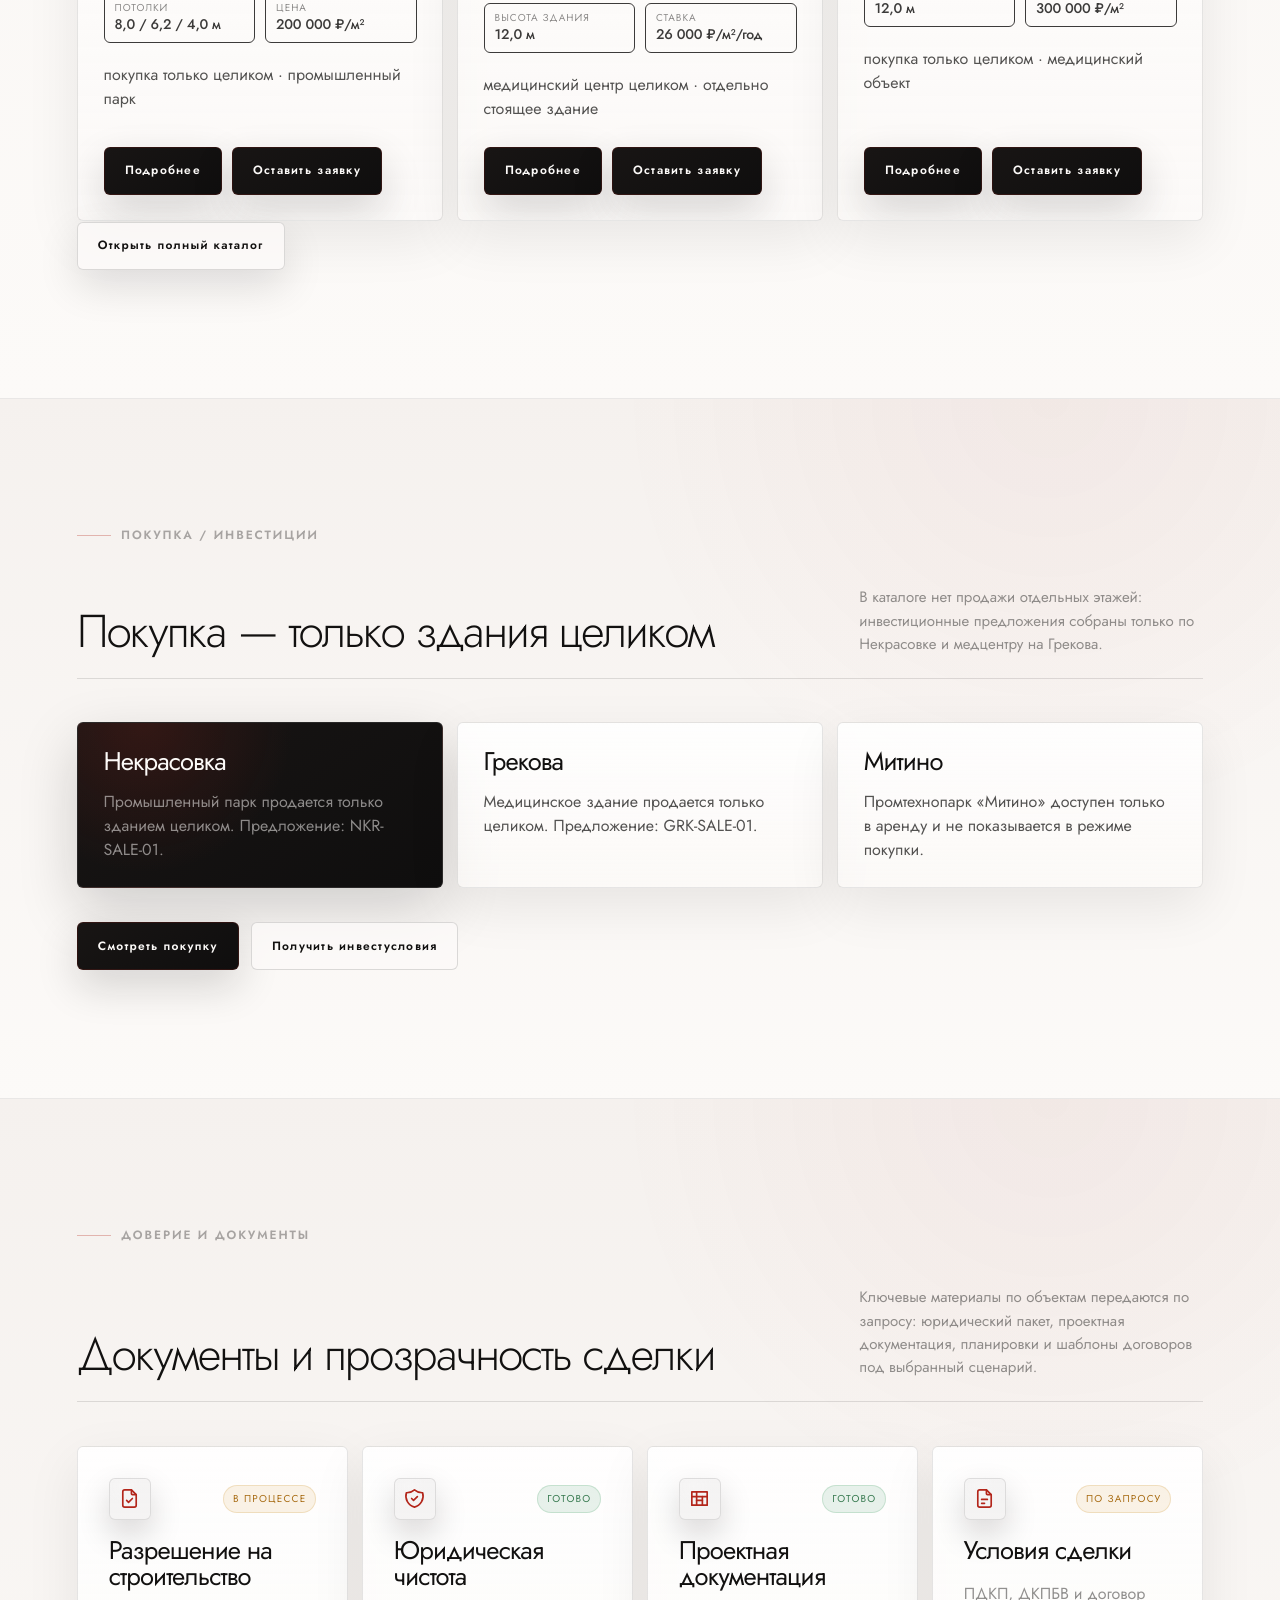
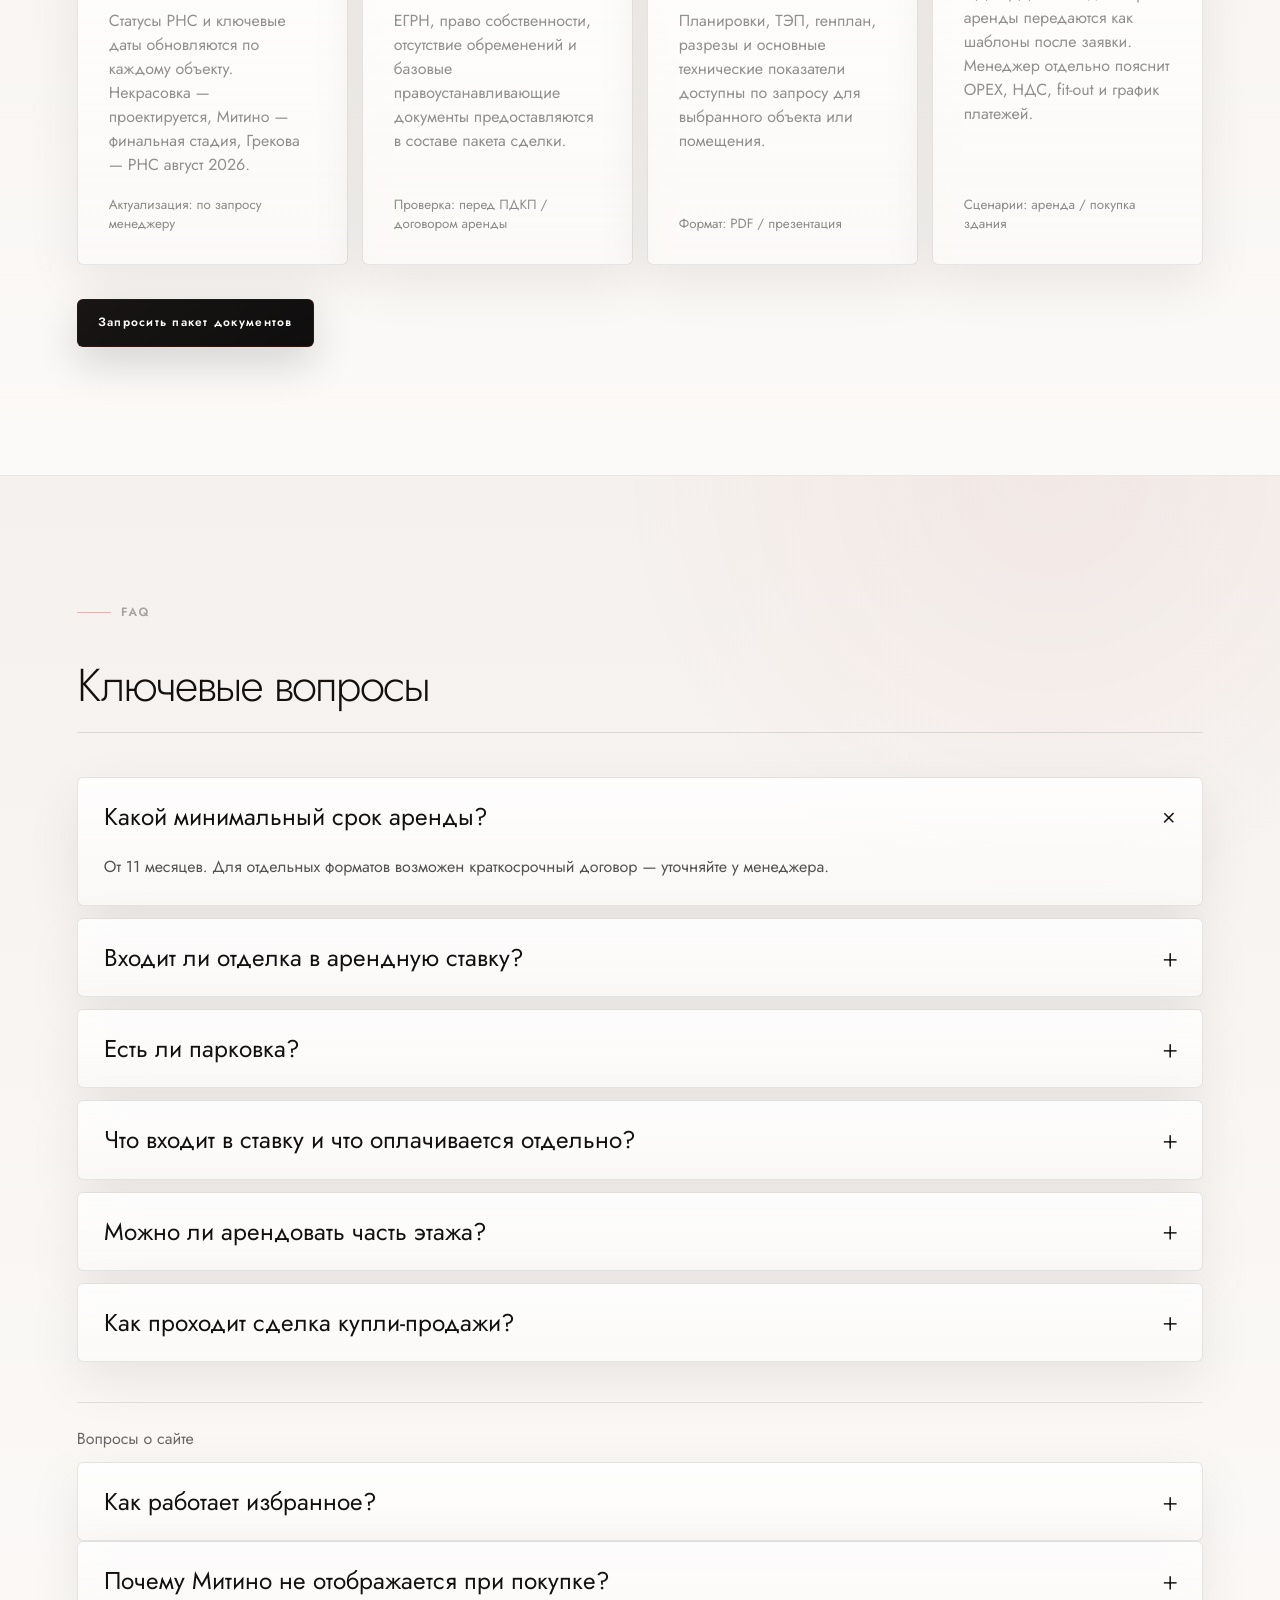
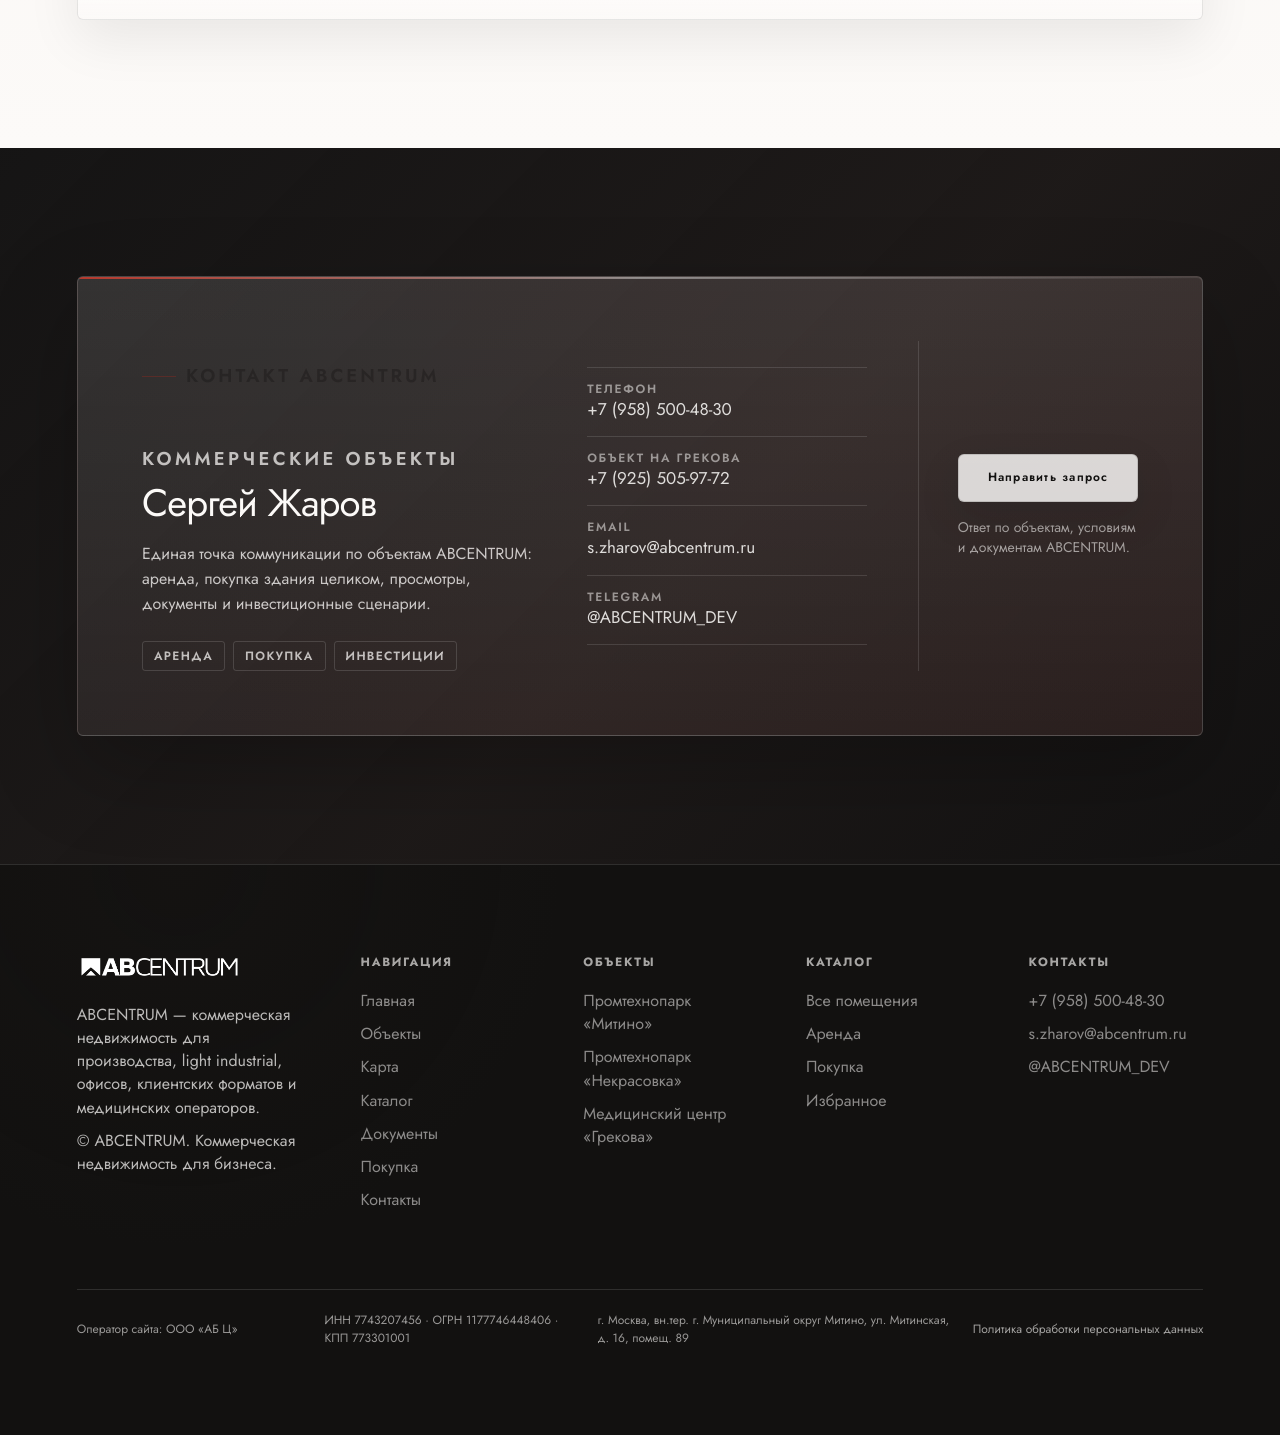
==== commit e219b6b4: "Bump script.js and data.js versions to force cache invalidation Browser/CDN was serving cached scrip" ====
--- a/index.html
+++ b/index.html
@@ -182,7 +182,7 @@
   <div class="drawer" data-lot-drawer aria-hidden="true"></div>
 
   <script src="https://cdn.jsdelivr.net/npm/@emailjs/browser@4/dist/email.min.js"></script>
-  <script src="data.js"></script>
-  <script src="script.js"></script>
+  <script src="data.js?v=20260506-1"></script>
+  <script src="script.js?v=20260506-1"></script>
 </body>
 </html>
